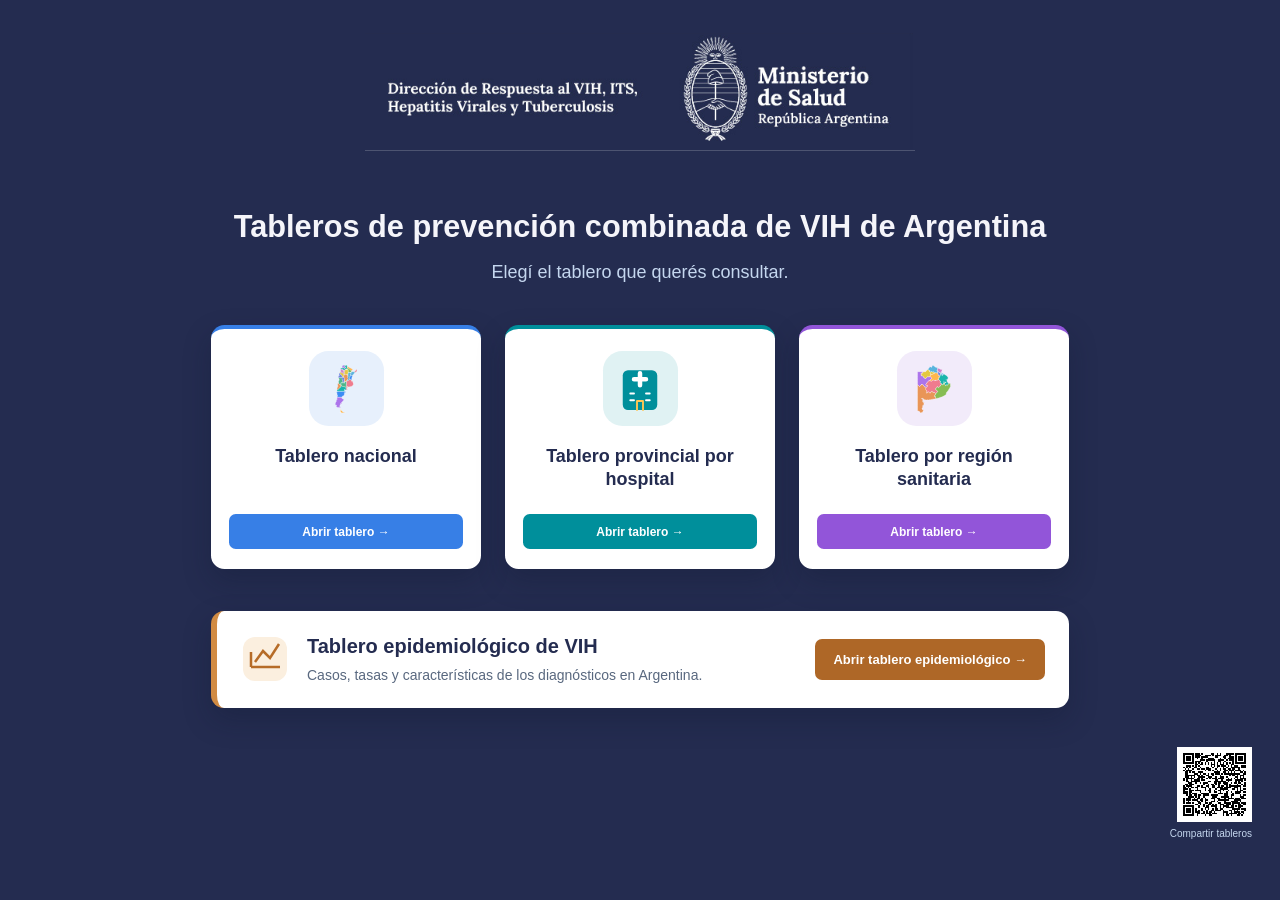
==== index.html @ dd7070cc "Actualiza tableros SVIH 2026-11-24 12:08" ====
<!DOCTYPE html><html lang="es"><head><meta charset="utf-8"><meta name="viewport" content="width=device-width, initial-scale=1"><title>Tableros de prevención combinada de VIH de Argentina</title><link rel="stylesheet" href="recursos/portal.css"></head><body><main><div class="marca-portal"><img src="recursos/logo-institucional.jpg" width="1167" height="158" alt="Dirección de Respuesta al VIH, ITS, Hepatitis Virales y Tuberculosis. Ministerio de Salud de la República Argentina."></div><h1>Tableros de prevención combinada de VIH de Argentina</h1><p class="introduccion">Elegí el tablero que querés consultar.</p><div class="grilla"><section class="tarjeta"><div class="icono" aria-hidden="true"><svg viewBox="0 0 72 72" fill="none" stroke="white" stroke-width="2.5" stroke-linecap="round" stroke-linejoin="round"><path d="M43.90,21.50L43.90,21.50L43.90,21.50L43.87,21.58L43.87,21.65L43.88,21.87L43.91,21.98L43.93,22.16L43.94,22.20L43.98,22.26L43.99,22.29L43.98,22.32L43.96,22.39L43.96,22.43L43.97,22.50L43.98,22.55L43.96,22.57L43.91,22.61L43.89,22.62L43.86,22.63L43.84,22.63L43.63,22.59L43.58,22.61L43.57,22.62L43.56,22.64L43.56,22.65L43.59,22.67L43.59,22.68L43.58,22.70L43.58,22.72L43.58,22.75L43.56,22.83L43.56,22.86L43.58,22.94L43.59,22.98L43.57,23.00L43.55,23.01L43.52,23.04L43.48,23.10L43.45,23.17L43.43,23.24L43.42,23.32L43.41,23.39L43.42,23.47L43.42,23.49L43.40,23.52L43.39,23.65L43.39,23.69L43.40,23.76L43.43,23.82L43.51,23.93L43.52,23.96L43.53,24.00L43.53,24.08L43.55,24.17L43.55,24.19L43.54,24.21L43.54,24.22L43.46,24.24L43.33,24.30L43.26,24.29L43.20,24.26L43.05,24.13L43.02,24.12L42.95,24.10L42.93,24.08L42.85,24.01L42.74,23.95L42.72,23.93L42.69,23.91L42.65,23.90L42.50,23.91L42.48,23.90L42.47,23.89L42.47,23.88L42.46,23.87L42.46,23.87L42.45,23.85L42.44,23.85L42.43,23.85L42.42,23.85L42.41,23.86L42.41,23.86L42.40,23.85L42.38,23.85L42.38,23.84L42.37,23.84L42.36,23.82L42.36,23.77L42.36,23.75L42.35,23.72L42.34,23.72L42.33,23.72L42.31,23.73L42.30,23.73L42.29,23.75L42.29,23.75L42.16,23.75L42.09,23.71L42.03,23.65L41.97,23.60L41.89,23.63L41.85,23.64L41.80,23.63L41.61,23.53L41.59,23.51L41.53,23.42L41.50,23.39L41.48,23.37L41.41,23.34L41.38,23.33L41.35,23.32L41.10,23.15L40.92,22.95L40.85,22.91L40.80,22.88L40.77,22.85L40.76,22.84L40.74,22.81L40.72,22.78L40.70,22.76L40.69,22.76L40.67,22.75L40.64,22.74L40.55,22.67L40.47,22.57L40.46,22.55L40.42,22.43L40.42,22.42L40.41,22.41L40.40,22.40L40.39,22.40L40.37,22.36L40.29,22.19L40.27,22.13L40.26,22.06L40.25,21.90L40.24,21.87L40.22,21.84L40.17,21.76L40.16,21.73L40.15,21.70L40.16,21.66L40.20,21.56L40.21,21.52L40.21,21.48L40.21,21.38L40.21,21.34L40.22,21.31L40.25,21.21L40.25,21.17L40.25,21.13L40.24,21.03L40.24,21.00L40.25,20.97L40.30,20.88L40.31,20.85L40.30,20.81L40.29,20.78L40.24,20.72L40.23,20.68L40.22,20.64L40.22,20.60L40.24,20.56L40.28,20.50L40.29,20.48L40.30,20.46L40.30,20.41L40.32,20.36L40.33,20.33L40.32,20.31L40.32,20.31L40.33,20.30L40.33,20.30L40.32,20.29L40.32,20.27L40.32,20.26L40.33,20.24L40.34,20.23L40.35,20.23L40.39,20.22L40.42,20.21L40.45,20.22L40.55,20.22L40.58,20.21L40.61,20.20L40.64,20.19L40.67,20.17L40.72,20.13L40.76,20.08L40.83,19.97L40.87,19.93L40.89,19.90L40.90,19.88L40.92,19.86L40.94,19.85L40.95,19.85L40.97,19.82L40.97,19.81L40.99,19.80L41.00,19.80L41.02,19.79L41.03,19.78L41.04,19.78L41.06,19.72L41.12,19.65L41.13,19.63L41.14,19.62L41.18,19.48L41.20,19.46L41.26,19.40L41.27,19.38L41.36,19.22L41.45,19.09L41.51,18.98L41.57,18.89L41.60,18.84L41.68,18.73L41.77,18.57L41.78,18.54L41.78,18.44L41.79,18.41L41.82,18.33L41.82,18.30L41.83,18.20L41.83,18.14L41.84,18.11L41.83,18.08L41.79,18.00L41.78,17.98L41.77,17.90L41.89,17.89L41.90,17.89L42.00,17.85L42.01,17.85L42.01,17.85L42.02,17.85L42.06,17.87L42.07,17.87L42.17,17.84L42.24,17.86L42.38,17.91L42.49,17.84L42.52,17.82L42.53,17.80L42.59,17.75L42.67,17.70L42.70,17.68L42.73,17.67L42.77,17.68L42.85,17.71L42.90,17.71L42.91,17.71L43.03,17.69L43.06,17.68L43.09,17.66L43.27,17.59L43.31,17.58L43.33,17.59L43.35,17.59L43.37,17.60L43.40,17.63L43.41,17.63L43.43,17.64L43.46,17.64L43.53,17.64L43.81,17.72L43.86,17.76L43.87,17.77L43.87,17.78L43.89,17.82L43.91,17.86L43.94,17.90L44.02,17.99L44.09,18.04L44.11,18.07L44.12,18.09L44.13,18.17L44.14,18.21L44.20,18.33L44.21,18.35L44.38,18.53L44.46,18.59L44.47,18.59L44.47,18.59L44.48,18.64L44.48,18.67L44.49,18.71L44.49,18.78L44.49,18.80L44.48,18.84L44.47,18.86L44.45,18.87L44.42,18.87L44.36,18.88L44.33,18.90L44.32,18.93L44.33,18.95L44.39,19.04L44.40,19.12L44.37,19.18L44.34,19.24L44.32,19.31L44.33,19.39L44.33,19.43L44.31,19.45L44.28,19.52L44.27,19.53L44.25,19.55L44.24,19.56L44.23,19.59L44.22,19.67L44.20,19.70L44.18,19.72L44.13,19.76L44.10,19.78L44.08,19.83L44.12,19.88L44.13,19.89L44.17,19.92L44.21,19.97L44.22,20.04L44.21,20.12L44.12,20.38L44.10,20.41L44.07,20.42L44.00,20.44L43.97,20.45L43.94,20.47L43.90,20.51L43.90,20.55L43.91,20.58L43.96,20.64L43.97,20.69L43.98,20.76L43.97,20.84L43.96,20.91L43.93,20.96L43.92,20.99L43.94,21.03L44.03,21.17L44.05,21.22L44.04,21.27L43.95,21.40L43.91,21.48L43.90,21.50L43.90,21.50Z" fill="#3c8cf5" stroke="#fff" stroke-width="0.45" fill-rule="evenodd"/><path d="M30.65,7.24L30.70,7.08L30.70,7.08L30.74,7.12L30.75,7.13L30.76,7.13L30.80,7.14L30.80,7.15L30.81,7.16L30.84,7.20L30.85,7.20L30.86,7.21L30.87,7.22L30.88,7.22L30.91,7.22L30.93,7.23L30.94,7.23L30.95,7.24L30.96,7.25L31.00,7.30L31.07,7.36L31.07,7.37L31.08,7.40L31.08,7.41L31.09,7.42L31.10,7.42L31.12,7.42L31.13,7.42L31.14,7.42L31.14,7.43L31.15,7.44L31.16,7.47L31.16,7.48L31.17,7.48L31.22,7.53L31.24,7.57L31.25,7.58L31.28,7.60L31.39,7.65L31.40,7.66L31.46,7.72L31.51,7.79L31.54,7.82L31.59,7.85L31.64,7.87L31.70,7.89L31.79,7.88L31.84,7.86L31.92,7.75L31.93,7.74L31.95,7.74L31.96,7.73L31.97,7.71L31.98,7.66L31.99,7.63L32.00,7.61L32.01,7.59L32.01,7.57L32.02,7.52L32.01,7.46L32.03,7.30L32.04,7.15L32.03,7.06L32.02,7.02L31.98,6.91L31.97,6.89L31.94,6.80L31.93,6.78L31.93,6.74L31.94,6.70L31.97,6.53L31.98,6.52L31.99,6.51L31.99,6.51L32.00,6.50L32.01,6.50L32.03,6.50L32.04,6.50L32.11,6.53L32.15,6.53L32.19,6.57L32.22,6.58L32.24,6.58L32.25,6.58L32.26,6.58L32.27,6.58L32.28,6.58L32.48,6.71L32.53,6.75L32.54,6.76L32.54,6.78L32.55,6.79L32.55,6.80L32.54,6.86L32.54,6.89L32.54,6.97L32.53,7.00L32.53,7.01L32.53,7.01L32.54,7.05L32.54,7.06L32.54,7.06L32.52,7.09L32.51,7.10L32.50,7.13L32.49,7.14L32.49,7.15L32.49,7.26L32.49,7.27L32.49,7.28L32.50,7.28L32.51,7.29L32.51,7.29L32.52,7.29L32.52,7.32L32.52,7.33L32.53,7.33L32.53,7.34L32.53,7.34L32.54,7.35L32.53,7.36L32.53,7.38L32.52,7.39L32.53,7.41L32.55,7.45L32.57,7.47L32.58,7.49L32.58,7.49L32.59,7.50L32.61,7.50L32.62,7.49L32.62,7.49L32.63,7.48L32.63,7.48L32.64,7.47L32.65,7.47L32.66,7.47L32.67,7.47L32.68,7.48L32.70,7.49L32.75,7.54L32.77,7.56L32.78,7.57L32.85,7.60L32.88,7.63L32.88,7.68L32.88,7.75L32.89,7.78L32.94,7.87L33.08,8.06L33.11,8.12L33.13,8.15L33.14,8.16L33.15,8.17L33.20,8.19L33.21,8.20L33.23,8.19L33.24,8.19L33.25,8.18L33.26,8.18L33.26,8.18L33.27,8.17L33.28,8.17L33.29,8.18L33.30,8.18L33.31,8.19L33.34,8.22L33.36,8.24L33.39,8.25L33.43,8.25L33.44,8.25L33.46,8.26L33.52,8.29L33.58,8.31L33.62,8.30L33.63,8.29L33.67,8.27L33.73,8.23L33.74,8.23L33.74,8.23L33.75,8.24L33.75,8.25L33.76,8.26L33.76,8.27L33.77,8.27L33.89,8.38L33.94,8.41L34.08,8.46L34.10,8.46L34.11,8.46L34.11,8.46L34.12,8.46L34.13,8.45L34.19,8.29L34.21,8.26L34.23,8.23L34.25,8.24L34.53,8.48L34.54,8.49L34.55,8.48L34.55,8.48L34.56,8.47L34.57,8.46L34.58,8.44L34.59,8.40L34.61,8.37L34.63,8.34L34.71,8.27L34.78,8.25L34.79,8.25L34.80,8.24L34.82,8.20L34.83,8.20L34.83,8.19L34.85,8.18L34.86,8.18L34.89,8.18L34.90,8.18L34.90,8.18L34.92,8.17L34.95,8.17L34.96,8.17L34.97,8.17L34.98,8.17L34.99,8.16L35.01,8.15L35.05,8.10L35.13,7.98L35.18,7.89L35.21,7.82L35.21,7.80L35.18,6.77L35.17,6.75L35.17,6.73L35.14,6.72L35.12,6.72L34.94,6.71L34.92,6.72L34.91,6.72L34.90,6.74L34.87,6.77L34.86,6.78L34.85,6.85L34.84,6.87L34.80,6.90L34.76,6.87L34.75,6.86L34.75,6.85L34.74,6.84L34.71,6.80L34.69,6.77L34.68,6.76L34.65,6.74L34.63,6.72L34.58,6.69L34.53,6.68L34.52,6.67L34.51,6.67L34.51,6.66L34.49,6.65L34.48,6.63L34.47,6.63L34.45,6.63L34.43,6.64L34.36,6.65L34.35,6.65L34.34,6.66L34.31,6.69L34.30,6.70L34.30,6.70L34.29,6.71L34.28,6.71L34.25,6.71L34.21,6.70L34.19,6.70L34.17,6.70L34.17,6.70L34.16,6.69L34.16,6.67L34.15,6.62L34.15,6.61L34.14,6.59L34.09,6.50L34.08,6.45L34.05,6.40L34.04,6.39L33.99,6.36L33.98,6.36L33.95,6.35L33.94,6.35L33.93,6.34L33.93,6.33L33.93,6.33L33.92,6.32L33.92,6.31L33.92,6.29L33.93,6.27L33.95,6.17L33.97,6.03L33.97,5.99L33.97,5.98L33.96,5.97L33.96,5.96L33.95,5.94L33.93,5.92L33.91,5.91L33.90,5.90L33.86,5.90L33.74,5.89L33.72,5.89L33.70,5.88L33.67,5.86L33.65,5.83L33.65,5.83L33.64,5.81L33.61,5.71L33.61,5.69L33.60,5.67L33.59,5.67L33.57,5.52L33.57,5.51L33.57,5.49L33.57,5.47L33.57,5.44L33.57,5.41L33.57,5.39L33.60,5.34L33.59,5.33L33.54,5.28L33.53,5.27L33.51,5.28L33.49,5.28L33.49,5.27L33.48,5.26L33.49,5.19L33.49,5.15L33.49,5.14L33.50,5.13L33.53,5.06L33.54,5.04L33.54,5.02L33.58,4.92L33.60,4.89L33.60,4.89L33.63,4.85L33.63,4.84L33.64,4.82L33.64,4.73L33.64,4.69L33.65,4.62L33.66,4.60L33.68,4.57L33.70,4.54L33.70,4.52L33.71,4.49L33.95,4.49L34.23,4.55L34.33,4.61L34.39,4.62L34.40,4.62L34.43,4.61L34.44,4.61L34.45,4.61L34.48,4.62L34.51,4.64L34.54,4.65L34.57,4.66L34.59,4.67L34.62,4.72L34.64,4.74L34.65,4.77L34.65,4.79L34.64,4.82L34.62,4.84L34.61,4.88L34.63,4.90L34.66,4.92L34.68,4.94L34.68,4.96L34.67,4.99L34.67,5.01L34.68,5.02L34.70,5.03L34.71,5.04L34.72,5.08L34.74,5.11L34.82,5.19L34.81,5.21L34.80,5.23L34.79,5.24L34.79,5.26L34.78,5.28L34.78,5.31L34.78,5.32L34.78,5.35L34.79,5.36L34.80,5.36L34.82,5.37L34.86,5.46L34.87,5.47L34.90,5.49L34.92,5.52L34.93,5.56L34.92,5.60L34.93,5.62L34.94,5.70L34.97,5.71L34.97,5.69L35.00,5.57L35.01,5.54L35.01,5.42L35.08,5.19L35.10,5.15L35.17,5.08L35.21,5.03L35.32,4.74L35.33,4.73L35.36,4.71L35.37,4.70L35.41,4.58L35.44,4.49L35.45,4.47L35.46,4.46L35.47,4.46L35.48,4.45L35.49,4.44L35.49,4.43L35.50,4.40L35.51,4.36L35.51,4.35L35.52,4.35L35.54,4.34L35.58,4.33L35.71,4.34L35.74,4.35L35.80,4.41L35.82,4.41L35.89,4.35L35.91,4.34L35.97,4.33L36.43,4.33L36.88,4.34L36.89,4.34L37.10,4.32L37.16,4.34L37.19,4.34L37.19,4.36L37.20,4.42L37.20,4.43L37.19,4.44L37.20,4.46L37.20,4.51L37.22,4.54L37.24,4.56L37.31,4.60L37.37,4.64L37.38,4.66L37.39,4.67L37.39,4.69L37.40,4.70L37.41,4.70L37.42,4.71L37.44,4.71L37.45,4.72L37.45,4.74L37.44,4.74L37.45,4.76L37.45,4.77L37.44,4.79L37.44,4.80L37.45,4.82L37.46,4.83L37.48,4.83L37.50,4.83L37.53,4.84L37.56,4.86L37.59,4.91L37.61,4.92L37.67,4.94L37.68,4.95L37.69,4.97L37.72,5.00L37.82,5.07L37.85,5.08L37.86,5.08L37.86,6.80L37.86,7.70L37.87,8.15L36.77,9.59L36.32,10.17L35.55,10.16L35.50,10.14L35.50,10.14L35.22,10.05L35.16,10.04L35.13,10.08L34.82,10.77L34.81,10.79L34.81,10.81L34.81,10.86L34.81,10.88L34.80,10.91L34.75,11.01L34.74,11.02L34.73,11.08L34.43,11.09L34.40,11.08L34.32,11.06L34.28,11.07L34.20,11.10L34.19,11.11L34.16,11.14L34.13,11.15L34.13,11.16L34.11,11.16L34.09,11.17L34.08,11.17L34.06,11.17L34.03,11.16L33.98,11.13L33.96,11.11L33.93,11.11L33.92,11.11L33.89,11.11L33.61,11.00L33.59,10.99L33.58,10.97L33.57,10.94L33.56,10.90L33.54,10.86L33.54,10.86L33.53,10.85L33.53,10.84L33.51,10.84L33.49,10.85L33.45,10.87L33.38,10.91L33.37,10.91L33.36,10.92L33.34,10.92L33.20,10.88L33.18,10.88L33.14,10.89L33.07,10.87L33.06,10.86L33.03,10.84L33.02,10.84L33.01,10.84L33.00,10.85L33.00,10.85L32.99,10.86L32.99,10.88L32.99,10.90L32.99,10.97L32.98,11.00L32.97,11.03L32.96,11.07L32.96,11.09L32.97,11.14L32.97,11.15L32.97,11.16L32.96,11.17L32.96,11.18L32.95,11.19L32.95,11.20L32.94,11.21L32.93,11.21L32.88,11.21L32.45,11.13L32.39,11.10L32.35,11.06L32.32,11.01L32.30,11.00L32.27,10.99L32.25,10.99L32.22,10.99L32.20,11.00L32.18,11.01L32.17,11.03L32.14,11.08L32.10,11.10L32.10,11.11L32.09,11.12L32.07,11.15L32.00,11.32L32.00,11.33L31.99,11.33L31.97,11.35L31.96,11.35L31.95,11.35L31.94,11.35L31.93,11.35L31.93,11.34L31.91,11.33L31.87,11.29L31.77,11.18L31.75,11.14L31.69,11.01L31.66,10.97L31.64,10.95L31.62,10.88L31.50,10.73L31.39,10.55L31.35,10.49L31.34,10.42L31.33,10.35L31.34,10.31L31.34,10.29L31.34,10.28L31.35,10.28L31.36,10.26L31.37,10.26L31.38,10.25L31.40,10.23L31.43,10.20L31.44,10.20L31.45,10.20L31.45,10.19L31.55,10.19L31.61,10.18L31.67,10.19L31.68,10.18L31.69,10.18L31.71,10.18L31.78,10.12L31.80,10.10L31.80,10.09L31.81,10.08L31.81,10.07L31.80,10.05L31.80,10.04L31.84,9.91L31.84,9.89L31.84,9.88L31.84,9.87L31.83,9.86L31.82,9.83L31.79,9.80L31.77,9.77L31.77,9.76L31.76,9.74L31.76,9.74L31.75,9.61L31.74,9.60L31.73,9.57L31.72,9.56L31.72,9.55L31.71,9.54L31.70,9.54L31.65,9.54L29.89,9.56L28.90,9.37L28.89,9.36L28.89,9.36L28.92,9.34L28.94,9.34L28.96,9.34L29.00,9.35L29.03,9.34L29.06,9.33L29.07,9.30L29.07,9.27L29.04,9.23L29.00,9.19L28.96,9.14L28.97,9.08L28.97,9.06L28.97,9.05L28.96,9.04L28.95,9.03L28.95,9.02L28.93,9.01L28.93,9.00L28.92,9.00L28.93,8.99L28.93,8.98L28.93,8.98L28.92,8.96L28.91,8.94L28.89,8.94L28.87,8.94L28.85,8.93L28.82,8.91L28.81,8.89L28.80,8.88L28.77,8.80L28.77,8.77L28.77,8.74L28.85,8.58L28.87,8.53L28.87,8.51L28.87,8.48L28.89,8.47L28.91,8.46L28.93,8.50L28.95,8.51L28.96,8.48L28.97,8.43L29.03,8.30L29.06,8.29L29.08,8.29L29.11,8.30L29.13,8.30L29.15,8.28L29.21,8.19L29.22,8.15L29.23,8.14L29.25,8.12L29.30,8.10L29.37,8.07L29.45,8.04L29.52,8.01L29.59,7.97L29.78,7.89L29.96,7.81L30.14,7.73L30.32,7.65L30.34,7.64L30.37,7.63L30.39,7.62L30.41,7.61L30.47,7.59L30.54,7.55L30.57,7.50L30.60,7.40L30.65,7.24Z" fill="#19b5ac" stroke="#fff" stroke-width="0.45" fill-rule="evenodd"/><path d="M30.70,7.08L30.71,7.06L30.81,6.72L30.91,6.39L31.01,6.05L31.04,5.96L31.05,5.91L30.78,5.63L30.86,5.51L30.90,5.45L31.01,5.37L31.03,5.34L31.03,5.31L31.02,5.16L31.04,5.16L31.08,5.16L31.10,5.16L31.12,5.15L31.13,5.12L31.16,5.09L31.20,5.07L31.36,5.02L31.38,5.01L31.38,4.99L31.37,4.95L31.38,4.93L31.40,4.91L31.41,4.87L31.42,4.76L31.43,4.72L31.45,4.69L31.49,4.66L31.51,4.65L31.52,4.65L31.54,4.66L31.57,4.66L31.59,4.67L31.60,4.67L31.60,4.66L31.61,4.65L31.61,4.64L31.78,4.59L31.98,4.53L32.01,4.51L32.02,4.49L32.03,4.48L32.04,4.46L32.05,4.46L32.07,4.45L32.07,4.46L32.08,4.46L32.09,4.44L32.09,4.41L32.11,4.27L32.18,4.01L32.20,4.00L32.32,4.04L32.39,4.07L32.43,4.12L32.45,4.20L32.46,4.21L32.59,4.23L32.62,4.25L32.81,4.47L32.85,4.50L32.90,4.51L33.10,4.49L33.11,4.49L33.12,4.48L33.13,4.47L33.14,4.47L33.24,4.49L33.32,4.49L33.71,4.49L33.70,4.52L33.70,4.54L33.68,4.57L33.66,4.60L33.65,4.62L33.64,4.69L33.64,4.73L33.64,4.82L33.63,4.84L33.63,4.85L33.60,4.89L33.60,4.89L33.58,4.92L33.54,5.02L33.54,5.04L33.53,5.06L33.50,5.13L33.49,5.14L33.49,5.15L33.49,5.19L33.48,5.26L33.49,5.27L33.49,5.28L33.51,5.28L33.53,5.27L33.54,5.28L33.59,5.33L33.60,5.34L33.57,5.39L33.57,5.41L33.57,5.44L33.57,5.47L33.57,5.49L33.57,5.51L33.57,5.52L33.59,5.67L33.60,5.67L33.61,5.69L33.61,5.71L33.64,5.81L33.65,5.83L33.65,5.83L33.67,5.86L33.70,5.88L33.72,5.89L33.74,5.89L33.86,5.90L33.90,5.90L33.91,5.91L33.93,5.92L33.95,5.94L33.96,5.96L33.96,5.97L33.97,5.98L33.97,5.99L33.97,6.03L33.95,6.17L33.93,6.27L33.92,6.29L33.92,6.31L33.92,6.32L33.93,6.33L33.93,6.33L33.93,6.34L33.94,6.35L33.95,6.35L33.98,6.36L33.99,6.36L34.04,6.39L34.05,6.40L34.08,6.45L34.09,6.50L34.14,6.59L34.15,6.61L34.15,6.62L34.16,6.67L34.16,6.69L34.17,6.70L34.17,6.70L34.19,6.70L34.21,6.70L34.25,6.71L34.28,6.71L34.29,6.71L34.30,6.70L34.30,6.70L34.31,6.69L34.34,6.66L34.35,6.65L34.36,6.65L34.43,6.64L34.45,6.63L34.47,6.63L34.48,6.63L34.49,6.65L34.51,6.66L34.51,6.67L34.52,6.67L34.53,6.68L34.58,6.69L34.63,6.72L34.65,6.74L34.68,6.76L34.69,6.77L34.71,6.80L34.74,6.84L34.75,6.85L34.75,6.86L34.76,6.87L34.80,6.90L34.84,6.87L34.85,6.85L34.86,6.78L34.87,6.77L34.90,6.74L34.91,6.72L34.92,6.72L34.94,6.71L35.12,6.72L35.14,6.72L35.17,6.73L35.17,6.75L35.18,6.77L35.21,7.80L35.21,7.82L35.18,7.89L35.13,7.98L35.05,8.10L35.01,8.15L34.99,8.16L34.98,8.17L34.97,8.17L34.96,8.17L34.95,8.17L34.92,8.17L34.90,8.18L34.90,8.18L34.89,8.18L34.86,8.18L34.85,8.18L34.83,8.19L34.83,8.20L34.82,8.20L34.80,8.24L34.79,8.25L34.78,8.25L34.71,8.27L34.63,8.34L34.61,8.37L34.59,8.40L34.58,8.44L34.57,8.46L34.56,8.47L34.55,8.48L34.55,8.48L34.54,8.49L34.53,8.48L34.25,8.24L34.23,8.23L34.21,8.26L34.19,8.29L34.13,8.45L34.12,8.46L34.11,8.46L34.11,8.46L34.10,8.46L34.08,8.46L33.94,8.41L33.89,8.38L33.77,8.27L33.76,8.27L33.76,8.26L33.75,8.25L33.75,8.24L33.74,8.23L33.74,8.23L33.73,8.23L33.67,8.27L33.63,8.29L33.62,8.30L33.58,8.31L33.52,8.29L33.46,8.26L33.44,8.25L33.43,8.25L33.39,8.25L33.36,8.24L33.34,8.22L33.31,8.19L33.30,8.18L33.29,8.18L33.28,8.17L33.27,8.17L33.26,8.18L33.26,8.18L33.25,8.18L33.24,8.19L33.23,8.19L33.21,8.20L33.20,8.19L33.15,8.17L33.14,8.16L33.13,8.15L33.11,8.12L33.08,8.06L32.94,7.87L32.89,7.78L32.88,7.75L32.88,7.68L32.88,7.63L32.85,7.60L32.78,7.57L32.77,7.56L32.75,7.54L32.70,7.49L32.68,7.48L32.67,7.47L32.66,7.47L32.65,7.47L32.64,7.47L32.63,7.48L32.63,7.48L32.62,7.49L32.62,7.49L32.61,7.50L32.59,7.50L32.58,7.49L32.58,7.49L32.57,7.47L32.55,7.45L32.53,7.41L32.52,7.39L32.53,7.38L32.53,7.36L32.54,7.35L32.53,7.34L32.53,7.34L32.53,7.33L32.52,7.33L32.52,7.32L32.52,7.29L32.51,7.29L32.51,7.29L32.50,7.28L32.49,7.28L32.49,7.27L32.49,7.26L32.49,7.15L32.49,7.14L32.50,7.13L32.51,7.10L32.52,7.09L32.54,7.06L32.54,7.06L32.54,7.05L32.53,7.01L32.53,7.01L32.53,7.00L32.54,6.97L32.54,6.89L32.54,6.86L32.55,6.80L32.55,6.79L32.54,6.78L32.54,6.76L32.53,6.75L32.48,6.71L32.28,6.58L32.27,6.58L32.26,6.58L32.25,6.58L32.24,6.58L32.22,6.58L32.19,6.57L32.15,6.53L32.11,6.53L32.04,6.50L32.03,6.50L32.01,6.50L32.00,6.50L31.99,6.51L31.99,6.51L31.98,6.52L31.97,6.53L31.94,6.70L31.93,6.74L31.93,6.78L31.94,6.80L31.97,6.89L31.98,6.91L32.02,7.02L32.03,7.06L32.04,7.15L32.03,7.30L32.01,7.46L32.02,7.52L32.01,7.57L32.01,7.59L32.00,7.61L31.99,7.63L31.98,7.66L31.97,7.71L31.96,7.73L31.95,7.74L31.93,7.74L31.92,7.75L31.84,7.86L31.79,7.88L31.70,7.89L31.64,7.87L31.59,7.85L31.54,7.82L31.51,7.79L31.46,7.72L31.40,7.66L31.39,7.65L31.28,7.60L31.25,7.58L31.24,7.57L31.22,7.53L31.17,7.48L31.16,7.48L31.16,7.47L31.15,7.44L31.14,7.43L31.14,7.42L31.13,7.42L31.12,7.42L31.10,7.42L31.09,7.42L31.08,7.41L31.08,7.40L31.07,7.37L31.07,7.36L31.00,7.30L30.96,7.25L30.95,7.24L30.94,7.23L30.93,7.23L30.91,7.22L30.88,7.22L30.87,7.22L30.86,7.21L30.85,7.20L30.84,7.20L30.81,7.16L30.80,7.15L30.80,7.14L30.76,7.13L30.75,7.13L30.74,7.12L30.70,7.08L30.70,7.08Z" fill="#ac74eb" stroke="#fff" stroke-width="0.45" fill-rule="evenodd"/><path d="M37.86,5.08L37.91,5.09L37.93,5.09L37.94,5.10L37.94,5.10L37.94,5.11L37.94,5.13L37.95,5.14L37.96,5.14L37.97,5.14L37.97,5.15L38.01,5.18L38.02,5.21L38.01,5.24L37.99,5.27L37.99,5.29L38.01,5.30L38.04,5.32L38.06,5.32L38.07,5.32L38.08,5.33L38.08,5.34L38.07,5.38L38.07,5.40L38.10,5.41L38.08,5.45L38.09,5.46L38.11,5.47L38.12,5.48L38.13,5.50L38.13,5.51L38.17,5.56L38.18,5.57L38.18,5.58L38.19,5.60L38.20,5.60L38.20,5.61L38.21,5.62L38.23,5.63L38.23,5.63L38.24,5.65L38.25,5.67L38.28,5.70L38.31,5.73L38.33,5.79L38.35,5.81L38.35,5.83L38.34,5.87L38.35,5.87L38.35,5.88L38.37,5.91L38.42,5.97L38.58,6.07L38.60,6.08L38.63,6.13L38.65,6.14L38.68,6.16L38.69,6.18L38.71,6.19L38.72,6.21L38.72,6.23L38.72,6.26L38.73,6.29L38.75,6.30L38.77,6.31L38.79,6.32L38.81,6.35L38.82,6.36L38.84,6.36L38.91,6.36L38.93,6.37L39.01,6.45L39.02,6.46L39.04,6.46L39.06,6.46L39.06,6.47L39.05,6.49L39.05,6.51L39.07,6.52L39.09,6.56L39.10,6.57L39.13,6.57L39.16,6.58L39.18,6.59L39.20,6.60L39.22,6.62L39.23,6.63L39.25,6.63L39.29,6.63L39.38,6.68L39.39,6.70L39.40,6.72L39.42,6.74L39.45,6.75L39.46,6.76L39.49,6.79L39.50,6.80L39.51,6.80L39.54,6.80L39.55,6.80L39.57,6.81L39.59,6.83L39.61,6.85L39.64,6.86L39.66,6.88L39.66,6.91L39.66,6.95L39.64,6.97L39.66,6.99L39.68,7.03L39.72,7.05L39.74,7.08L39.76,7.11L39.76,7.13L39.77,7.14L39.79,7.18L39.81,7.19L39.85,7.22L39.91,7.21L39.96,7.23L40.01,7.27L40.05,7.30L40.08,7.30L40.13,7.30L40.21,7.30L40.22,7.30L40.25,7.33L40.27,7.33L40.34,7.33L40.35,7.33L40.37,7.34L40.39,7.35L40.41,7.35L40.41,7.36L40.43,7.41L40.44,7.42L40.49,7.42L40.52,7.43L40.57,7.47L40.66,7.48L40.71,7.48L40.72,7.48L40.74,7.49L40.77,7.52L40.78,7.53L40.80,7.53L40.84,7.53L40.96,7.55L41.07,7.54L41.10,7.54L41.17,7.51L41.20,7.51L41.23,7.51L41.75,7.86L41.81,7.92L41.83,7.96L41.84,7.97L41.86,7.97L41.89,7.98L41.92,7.99L41.95,8.00L41.96,8.01L41.97,8.02L41.99,8.03L42.02,8.05L42.05,8.07L42.06,8.08L42.07,8.09L42.07,8.10L42.08,8.11L42.11,8.13L42.17,8.18L42.18,8.20L42.21,8.25L42.24,8.28L42.28,8.30L42.30,8.32L42.32,8.33L42.34,8.33L42.35,8.34L42.36,8.35L42.37,8.36L42.43,8.38L42.47,8.41L42.51,8.43L42.56,8.46L42.59,8.47L42.62,8.47L42.63,8.47L42.64,8.48L42.67,8.51L42.68,8.52L42.73,8.53L43.01,8.75L43.04,8.75L43.12,8.76L43.14,8.76L43.15,8.77L43.16,8.78L43.17,8.78L43.17,8.80L43.18,8.80L43.50,8.87L43.53,8.88L43.55,8.90L43.59,8.95L43.68,9.06L43.69,9.07L43.69,9.08L43.70,9.09L43.72,9.10L43.74,9.10L43.75,9.09L43.77,9.07L43.81,9.03L43.84,9.01L43.86,9.01L44.00,9.10L44.01,9.13L44.03,9.13L44.13,9.18L44.14,9.18L44.18,9.17L44.19,9.18L44.20,9.19L44.21,9.21L44.21,9.23L44.23,9.23L44.35,9.23L44.38,9.24L44.40,9.26L44.46,9.34L44.49,9.35L44.53,9.38L44.55,9.40L44.60,9.50L44.62,9.54L44.67,9.57L44.67,9.57L44.71,9.69L44.71,9.71L44.78,9.76L44.80,9.78L44.82,9.80L44.83,9.82L44.84,9.85L44.82,9.99L44.81,10.02L44.79,10.03L44.77,10.04L44.76,10.05L44.75,10.09L44.74,10.10L44.72,10.10L44.67,10.09L44.67,10.10L44.66,10.14L44.66,10.15L44.64,10.16L44.63,10.16L44.62,10.16L44.60,10.16L44.57,10.17L44.55,10.19L44.52,10.24L44.53,10.25L44.54,10.26L44.55,10.27L44.57,10.27L44.55,10.29L44.53,10.32L44.50,10.34L44.47,10.35L44.45,10.36L44.46,10.39L44.48,10.45L44.46,10.47L44.45,10.48L44.43,10.49L44.40,10.51L44.37,10.52L44.37,10.53L44.37,10.54L44.41,10.56L44.41,10.57L44.40,10.59L44.39,10.60L44.34,10.65L44.33,10.67L44.40,10.69L44.40,10.71L44.38,10.74L44.21,10.86L44.16,10.89L44.06,10.93L44.05,10.94L44.04,11.00L44.02,11.03L44.01,11.05L44.00,11.04L44.00,11.03L43.98,11.02L43.97,11.02L43.97,11.04L43.99,11.06L44.01,11.07L44.04,11.09L44.04,11.11L44.01,11.13L43.98,11.14L43.95,11.15L43.94,11.16L43.94,11.19L43.95,11.24L43.95,11.27L43.94,11.29L43.89,11.38L43.88,11.40L43.88,11.42L43.92,11.46L43.92,11.47L43.89,11.49L43.89,11.50L43.89,11.53L43.88,11.55L43.87,11.58L43.88,11.61L43.89,11.62L43.92,11.64L43.93,11.65L43.94,11.68L43.95,11.68L43.94,11.69L43.92,11.71L43.91,11.72L43.91,11.74L43.92,11.75L43.93,11.76L43.93,11.78L43.92,11.79L43.91,11.79L43.86,11.78L43.85,11.78L43.85,11.78L43.84,11.80L43.83,11.83L43.83,11.96L43.82,11.96L43.81,11.97L43.79,11.97L43.77,11.97L43.77,11.99L43.78,12.01L43.79,12.02L43.77,12.04L43.75,12.04L43.72,12.03L43.69,12.04L43.68,12.07L43.69,12.10L43.72,12.12L43.73,12.14L43.71,12.16L43.68,12.16L43.68,12.16L43.65,12.15L43.64,12.14L43.64,12.13L43.64,12.13L43.64,12.12L43.64,12.11L43.64,12.10L43.63,12.10L43.62,12.10L43.61,12.10L43.59,12.10L43.58,12.10L43.57,12.10L43.55,12.10L43.52,12.08L43.52,12.07L43.51,12.06L43.50,12.03L43.50,12.02L43.49,12.01L43.41,11.95L43.39,11.93L43.39,11.92L43.39,11.91L43.38,11.89L43.38,11.88L43.37,11.87L43.37,11.86L43.36,11.85L43.35,11.84L43.24,11.78L43.21,11.74L43.19,11.71L43.18,11.70L43.17,11.70L43.16,11.69L43.15,11.69L43.13,11.69L43.12,11.69L43.11,11.69L43.10,11.68L43.06,11.63L43.04,11.60L43.04,11.60L43.03,11.59L42.97,11.56L42.95,11.55L42.93,11.54L42.89,11.50L42.88,11.47L42.87,11.45L42.83,11.41L42.80,11.38L42.76,11.35L42.69,11.33L42.65,11.31L42.59,11.29L42.58,11.28L42.54,11.24L42.53,11.23L42.52,11.21L42.51,11.20L42.49,11.20L42.48,11.20L42.48,11.21L42.47,11.21L42.46,11.22L42.46,11.22L42.45,11.23L42.44,11.24L42.43,11.25L42.42,11.26L42.39,11.26L42.36,11.28L42.35,11.28L42.34,11.29L42.32,11.29L42.31,11.28L42.27,11.27L42.26,11.27L42.25,11.27L42.24,11.27L42.23,11.27L42.23,11.27L42.21,11.26L42.20,11.25L42.17,11.21L42.17,11.19L42.17,11.18L42.17,11.18L42.17,11.17L42.16,11.15L42.15,11.13L42.14,11.11L42.13,11.10L42.13,11.06L42.13,11.04L42.13,11.03L42.12,11.02L42.11,11.01L42.07,10.99L42.05,10.99L42.04,10.99L42.01,10.99L42.00,10.99L42.00,10.99L41.96,10.97L41.95,10.97L41.94,10.97L41.92,10.98L41.91,10.98L41.90,10.97L41.86,10.95L41.83,10.94L41.82,10.94L41.81,10.94L41.80,10.94L41.79,10.95L41.78,10.94L41.77,10.94L41.77,10.94L41.76,10.92L41.76,10.91L41.76,10.89L41.76,10.85L41.75,10.74L41.72,10.74L41.72,10.74L41.71,10.73L41.61,10.59L41.55,10.54L41.52,10.52L41.50,10.51L41.49,10.50L41.48,10.50L41.48,10.48L41.48,10.47L41.48,10.45L41.48,10.44L41.47,10.43L41.47,10.43L41.46,10.42L41.41,10.39L41.37,10.37L41.36,10.36L41.35,10.35L41.34,10.33L41.33,10.32L41.32,10.31L41.30,10.30L41.26,10.29L41.25,10.29L41.24,10.29L41.24,10.28L41.23,10.26L41.23,10.25L41.23,10.24L41.22,10.23L41.20,10.22L41.18,10.22L41.17,10.22L41.16,10.21L41.14,10.20L41.12,10.19L41.11,10.19L41.10,10.19L41.09,10.19L41.08,10.18L41.07,10.17L41.07,10.17L41.06,10.17L41.05,10.17L41.04,10.18L41.03,10.19L41.02,10.18L41.01,10.18L41.01,10.16L41.00,10.15L41.00,10.14L41.00,10.13L41.00,10.12L41.00,10.11L40.99,10.10L40.96,10.07L40.95,10.05L40.95,10.04L40.95,10.02L40.94,10.01L40.94,10.01L40.93,9.98L40.92,9.98L40.93,9.97L40.93,9.97L40.94,9.96L40.94,9.95L40.94,9.94L40.94,9.94L40.94,9.93L40.93,9.91L40.93,9.91L40.93,9.91L40.93,9.90L40.92,9.90L40.90,9.89L40.86,9.89L40.85,9.89L40.85,9.88L40.84,9.86L40.84,9.85L40.84,9.84L40.84,9.83L40.83,9.82L40.78,9.80L40.77,9.79L40.77,9.78L40.77,9.77L40.78,9.76L40.78,9.75L40.78,9.74L40.76,9.71L40.75,9.69L40.74,9.68L40.73,9.68L40.70,9.66L40.68,9.65L40.65,9.62L40.64,9.60L40.62,9.57L40.60,9.54L40.59,9.52L40.57,9.48L40.55,9.45L40.55,9.44L40.53,9.43L40.51,9.43L40.50,9.42L40.49,9.42L40.47,9.43L40.46,9.43L40.45,9.42L40.42,9.40L40.41,9.40L40.40,9.39L40.34,9.38L40.33,9.37L40.32,9.36L40.31,9.34L40.29,9.33L40.25,9.30L40.24,9.30L40.15,9.24L40.11,9.23L40.10,9.22L40.05,9.17L40.01,9.14L40.00,9.13L39.99,9.13L39.97,9.12L39.77,8.94L39.76,8.94L39.75,8.94L39.75,8.94L39.73,8.95L39.73,8.95L39.72,8.95L39.70,8.94L39.68,8.91L39.67,8.90L39.66,8.89L39.66,8.87L39.66,8.86L39.67,8.85L39.68,8.83L39.68,8.83L39.67,8.81L39.61,8.73L39.60,8.71L39.60,8.69L39.61,8.67L39.60,8.66L39.60,8.66L39.58,8.65L39.57,8.65L39.53,8.58L39.52,8.57L39.51,8.57L39.49,8.56L39.44,8.54L39.41,8.54L39.34,8.53L39.33,8.53L39.30,8.53L39.25,8.51L39.24,8.50L39.23,8.51L39.21,8.51L39.20,8.51L39.17,8.50L39.16,8.49L39.09,8.43L39.07,8.40L39.01,8.35L39.00,8.33L39.00,8.33L38.99,8.31L38.99,8.30L38.99,8.29L38.99,8.29L38.98,8.28L38.97,8.28L38.96,8.27L38.95,8.27L38.93,8.28L38.92,8.28L38.91,8.28L38.89,8.27L38.88,8.27L38.87,8.28L38.87,8.28L38.86,8.28L38.85,8.27L38.80,8.17L38.79,8.15L38.79,8.14L38.78,8.12L38.76,8.11L38.73,8.09L38.69,8.05L38.68,8.05L38.66,8.04L38.64,8.04L38.61,8.04L38.55,8.02L38.52,8.02L38.51,8.02L38.50,8.01L38.45,7.96L38.38,7.93L38.37,7.91L38.36,7.90L38.36,7.89L38.36,7.89L38.35,7.88L38.34,7.87L38.33,7.85L38.32,7.85L38.31,7.84L38.29,7.84L38.18,7.82L37.86,7.70L37.86,6.80L37.86,5.08Z" fill="#ffb74d" stroke="#fff" stroke-width="0.45" fill-rule="evenodd"/><path d="M49.15,10.16L49.17,10.15L49.17,10.11L49.14,10.06L49.15,10.03L49.21,10.03L49.23,10.03L49.24,10.05L49.24,10.08L49.25,10.09L49.28,10.08L49.31,10.10L49.33,10.12L49.35,10.14L49.36,10.18L49.36,10.19L49.36,10.21L49.37,10.22L49.39,10.21L49.39,10.20L49.38,10.16L49.39,10.15L49.39,10.13L49.42,10.12L49.43,10.11L49.44,10.09L49.43,10.07L49.44,10.06L49.45,10.04L49.46,10.04L49.47,10.04L49.50,10.05L49.51,10.04L49.54,10.01L49.55,10.00L49.59,10.00L49.61,10.00L49.62,10.02L49.64,10.06L49.65,10.07L49.66,10.06L49.67,10.04L49.68,10.04L49.69,10.04L49.72,10.04L49.75,10.04L49.74,10.01L49.71,9.96L49.72,9.96L49.74,9.96L49.76,9.97L49.78,9.97L49.80,9.96L49.84,9.91L49.85,9.91L49.85,9.90L49.86,9.91L49.87,9.91L49.86,9.94L49.85,9.97L49.84,10.00L49.84,10.03L49.85,10.04L49.86,10.06L49.88,10.07L49.89,10.07L49.90,10.06L49.90,10.04L49.89,10.02L49.89,10.01L49.90,9.99L49.92,10.00L49.94,10.03L49.96,10.02L49.97,10.02L49.98,10.01L50.00,10.02L50.03,10.03L50.04,10.06L50.05,10.08L50.06,10.12L50.07,10.16L50.10,10.16L50.15,10.12L50.17,10.14L50.19,10.17L50.20,10.23L50.20,10.24L50.19,10.26L50.19,10.27L50.19,10.29L50.20,10.31L50.23,10.34L50.24,10.35L50.26,10.38L50.26,10.41L50.25,10.51L50.27,10.59L50.27,10.61L50.27,10.62L50.26,10.64L50.27,10.66L50.28,10.68L50.33,10.72L50.33,10.72L50.33,10.72L50.37,10.77L50.38,10.82L50.39,10.87L50.41,10.93L50.48,11.03L50.51,11.08L50.52,11.14L50.50,11.20L50.44,11.28L50.42,11.33L50.44,11.48L50.44,11.53L50.44,11.53L50.42,11.55L50.41,11.56L50.41,11.58L50.41,11.59L50.41,11.61L50.42,11.62L50.42,11.61L50.42,11.64L50.40,11.70L50.40,11.73L50.41,11.79L50.40,11.82L50.39,11.85L50.38,11.86L50.37,11.86L50.36,11.87L50.35,11.88L50.36,11.90L50.37,11.91L50.38,11.92L50.39,11.92L50.39,11.94L50.38,11.96L50.38,11.98L50.39,11.98L50.41,11.98L50.41,11.99L50.43,12.05L50.44,12.14L50.44,12.19L50.42,12.25L50.36,12.39L50.35,12.40L50.34,12.41L50.32,12.41L50.31,12.41L50.31,12.44L50.31,12.48L50.31,12.50L50.30,12.52L50.28,12.53L50.27,12.54L50.27,12.55L50.29,12.57L50.29,12.58L50.27,12.61L50.25,12.62L50.24,12.61L50.23,12.58L50.21,12.56L50.19,12.55L50.18,12.56L50.17,12.61L50.16,12.63L50.13,12.62L50.11,12.61L50.09,12.59L50.08,12.60L50.07,12.62L50.08,12.65L50.08,12.66L50.05,12.67L50.04,12.67L50.03,12.66L50.03,12.66L50.02,12.66L50.01,12.67L50.00,12.70L49.89,12.82L49.84,12.82L49.79,12.81L49.80,12.77L49.78,12.76L49.76,12.75L49.75,12.78L49.70,12.89L49.70,12.90L49.69,12.91L49.69,12.93L49.69,12.96L49.69,12.97L49.67,12.98L49.66,12.98L49.64,12.99L49.64,13.00L49.63,13.02L49.62,13.03L49.61,13.05L49.60,13.05L49.58,13.05L49.55,13.04L49.54,13.02L49.52,13.00L49.52,13.05L49.52,13.07L49.51,13.08L49.49,13.09L49.48,13.10L49.48,13.08L49.47,13.04L49.46,13.02L49.43,13.02L49.37,13.02L49.35,13.03L49.35,13.04L49.37,13.08L49.37,13.10L49.34,13.12L49.25,13.15L49.23,13.15L49.22,13.14L49.21,13.13L49.20,13.10L49.19,13.10L49.18,13.10L49.17,13.09L49.16,13.09L49.15,13.10L49.14,13.12L49.13,13.14L49.13,13.17L49.11,13.20L49.09,13.21L49.07,13.21L49.07,13.18L49.06,13.18L49.05,13.18L49.04,13.19L49.04,13.20L49.04,13.23L49.04,13.24L49.03,13.25L49.02,13.25L49.00,13.26L48.97,13.25L48.96,13.25L48.89,13.28L48.89,13.27L48.88,13.27L48.87,13.26L48.87,13.25L48.87,13.25L48.87,13.24L48.87,13.23L48.88,13.23L48.87,13.21L48.85,13.21L48.83,13.23L48.82,13.24L48.81,13.28L48.80,13.32L48.79,13.35L48.76,13.37L48.73,13.37L48.71,13.37L48.72,13.44L48.71,13.51L48.70,13.54L48.69,13.56L48.66,13.57L48.59,13.64L48.55,13.65L48.52,13.64L48.50,13.62L48.47,13.62L48.45,13.63L48.46,13.66L48.51,13.70L48.53,13.73L48.52,13.75L48.50,13.75L48.47,13.73L48.45,13.74L48.42,13.74L48.41,13.74L48.40,13.75L48.39,13.80L48.36,13.79L48.33,13.76L48.31,13.75L48.28,13.76L48.26,13.79L48.24,13.82L48.19,13.86L48.17,13.87L48.16,13.86L48.12,13.85L48.11,13.85L48.08,13.88L48.08,13.91L48.07,13.93L48.04,13.95L48.03,13.95L48.02,13.95L48.01,13.96L48.01,13.97L48.01,14.01L48.01,14.02L48.00,14.03L47.93,14.11L47.92,14.12L47.89,14.13L47.87,14.14L47.86,14.13L47.86,14.12L47.85,14.12L47.83,14.12L47.82,14.13L47.81,14.17L47.80,14.18L47.78,14.19L47.77,14.20L47.77,14.21L47.76,14.23L47.76,14.23L47.74,14.24L47.72,14.23L47.72,14.22L47.72,14.21L47.72,14.19L47.68,14.19L47.67,14.21L47.66,14.23L47.66,14.23L47.65,14.23L47.54,14.15L47.49,14.10L47.47,14.08L47.46,14.06L47.45,14.04L47.45,14.02L47.44,13.99L47.44,13.99L47.44,13.97L47.42,13.95L47.41,13.93L47.36,13.88L47.35,13.86L47.34,13.84L47.33,13.76L47.32,13.64L47.31,13.59L47.29,13.53L47.08,13.09L47.08,13.07L47.08,13.04L47.08,13.02L47.09,13.00L47.11,12.94L47.11,12.94L47.12,12.93L47.16,12.90L47.16,12.89L47.16,12.89L47.20,12.89L47.23,12.89L47.26,12.90L47.28,12.93L47.31,12.99L47.32,13.01L47.34,13.02L47.38,13.03L47.46,13.08L47.52,13.03L47.57,12.97L47.61,12.94L47.65,12.93L47.68,12.92L47.70,12.89L47.72,12.85L47.72,12.83L47.71,12.82L47.71,12.80L47.73,12.77L47.74,12.75L47.73,12.74L47.73,12.72L47.69,12.65L47.69,12.62L47.73,12.62L47.76,12.60L47.76,12.57L47.77,12.54L47.79,12.51L47.82,12.51L47.86,12.51L47.89,12.51L47.91,12.48L47.91,12.41L47.92,12.38L47.94,12.34L47.96,12.32L47.99,12.30L48.02,12.29L48.08,12.28L48.16,12.24L48.19,12.24L48.22,12.26L48.25,12.27L48.27,12.28L48.33,12.28L48.36,12.27L48.39,12.26L48.39,12.22L48.37,12.16L48.38,12.13L48.48,12.03L48.51,12.02L48.58,12.01L48.60,12.00L48.62,11.98L48.64,11.95L48.65,11.93L48.67,11.85L48.68,11.82L48.71,11.79L48.74,11.79L48.81,11.79L48.82,11.79L48.82,11.80L48.83,11.80L48.85,11.80L48.87,11.77L48.88,11.73L48.88,11.69L48.89,11.66L48.88,11.63L48.87,11.60L48.87,11.58L48.89,11.55L48.91,11.52L48.95,11.49L48.99,11.44L49.01,11.42L49.01,11.39L49.03,11.29L49.03,11.28L49.03,11.27L49.06,11.22L49.06,11.15L49.05,11.12L49.05,11.11L49.05,11.10L49.07,11.08L49.08,11.06L49.09,11.04L49.09,11.02L49.06,10.99L49.06,10.96L49.09,10.86L49.09,10.82L49.07,10.77L49.06,10.72L49.06,10.70L49.06,10.69L49.07,10.67L49.08,10.67L49.11,10.66L49.13,10.66L49.14,10.63L49.14,10.60L49.13,10.53L49.13,10.50L49.15,10.48L49.16,10.45L49.17,10.41L49.16,10.39L49.12,10.35L49.12,10.33L49.11,10.30L49.09,10.22L49.09,10.17L49.10,10.16L49.15,10.16Z" fill="#ef7c8e" stroke="#fff" stroke-width="0.45" fill-rule="evenodd"/><path d="M43.68,12.16L43.64,12.17L43.63,12.18L43.62,12.20L43.58,12.22L43.52,12.23L43.50,12.25L43.49,12.27L43.49,12.29L43.51,12.31L43.50,12.33L43.47,12.37L43.46,12.39L43.45,12.40L43.45,12.41L43.45,12.44L43.44,12.45L43.43,12.45L43.43,12.45L43.42,12.44L43.42,12.44L43.42,12.43L43.42,12.42L43.41,12.41L43.41,12.41L43.40,12.42L43.39,12.43L43.38,12.44L43.37,12.45L43.37,12.47L43.37,12.50L43.37,12.52L43.37,12.54L43.29,12.55L43.26,12.57L43.24,12.61L43.23,12.65L43.24,12.67L43.26,12.69L43.30,12.72L43.31,12.75L43.32,12.79L43.31,12.87L43.31,12.87L43.29,12.87L43.25,12.88L43.23,12.89L43.18,12.94L43.08,13.01L43.07,13.02L43.06,13.03L42.91,13.13L42.90,13.14L42.89,13.20L42.90,13.22L42.90,13.25L42.91,13.28L42.95,13.35L42.97,13.41L42.99,13.47L43.00,13.53L43.00,13.59L43.00,13.62L42.97,13.70L42.96,13.73L42.96,13.76L42.96,13.82L42.96,13.86L42.93,13.99L41.86,14.00L41.21,13.99L40.19,14.00L38.78,14.00L38.78,13.68L38.78,12.01L38.78,11.14L38.78,10.96L38.76,10.31L38.72,10.17L36.32,10.17L36.77,9.59L37.87,8.15L37.86,7.70L38.18,7.82L38.29,7.84L38.31,7.84L38.32,7.85L38.33,7.85L38.34,7.87L38.35,7.88L38.36,7.89L38.36,7.89L38.36,7.90L38.37,7.91L38.38,7.93L38.45,7.96L38.50,8.01L38.51,8.02L38.52,8.02L38.55,8.02L38.61,8.04L38.64,8.04L38.66,8.04L38.68,8.05L38.69,8.05L38.73,8.09L38.76,8.11L38.78,8.12L38.79,8.14L38.79,8.15L38.80,8.17L38.85,8.27L38.86,8.28L38.87,8.28L38.87,8.28L38.88,8.27L38.89,8.27L38.91,8.28L38.92,8.28L38.93,8.28L38.95,8.27L38.96,8.27L38.97,8.28L38.98,8.28L38.99,8.29L38.99,8.29L38.99,8.30L38.99,8.31L39.00,8.33L39.00,8.33L39.01,8.35L39.07,8.40L39.09,8.43L39.16,8.49L39.17,8.50L39.20,8.51L39.21,8.51L39.23,8.51L39.24,8.50L39.25,8.51L39.30,8.53L39.33,8.53L39.34,8.53L39.41,8.54L39.44,8.54L39.49,8.56L39.51,8.57L39.52,8.57L39.53,8.58L39.57,8.65L39.58,8.65L39.60,8.66L39.60,8.66L39.61,8.67L39.60,8.69L39.60,8.71L39.61,8.73L39.67,8.81L39.68,8.83L39.68,8.83L39.67,8.85L39.66,8.86L39.66,8.87L39.66,8.89L39.67,8.90L39.68,8.91L39.70,8.94L39.72,8.95L39.73,8.95L39.73,8.95L39.75,8.94L39.75,8.94L39.76,8.94L39.77,8.94L39.97,9.12L39.99,9.13L40.00,9.13L40.01,9.14L40.05,9.17L40.10,9.22L40.11,9.23L40.15,9.24L40.24,9.30L40.25,9.30L40.29,9.33L40.31,9.34L40.32,9.36L40.33,9.37L40.34,9.38L40.40,9.39L40.41,9.40L40.42,9.40L40.45,9.42L40.46,9.43L40.47,9.43L40.49,9.42L40.50,9.42L40.51,9.43L40.53,9.43L40.55,9.44L40.55,9.45L40.57,9.48L40.59,9.52L40.60,9.54L40.62,9.57L40.64,9.60L40.65,9.62L40.68,9.65L40.70,9.66L40.73,9.68L40.74,9.68L40.75,9.69L40.76,9.71L40.78,9.74L40.78,9.75L40.78,9.76L40.77,9.77L40.77,9.78L40.77,9.79L40.78,9.80L40.83,9.82L40.84,9.83L40.84,9.84L40.84,9.85L40.84,9.86L40.85,9.88L40.85,9.89L40.86,9.89L40.90,9.89L40.92,9.90L40.93,9.90L40.93,9.91L40.93,9.91L40.93,9.91L40.94,9.93L40.94,9.94L40.94,9.94L40.94,9.95L40.94,9.96L40.93,9.97L40.93,9.97L40.92,9.98L40.93,9.98L40.94,10.01L40.94,10.01L40.95,10.02L40.95,10.04L40.95,10.05L40.96,10.07L40.99,10.10L41.00,10.11L41.00,10.12L41.00,10.13L41.00,10.14L41.00,10.15L41.01,10.16L41.01,10.18L41.02,10.18L41.03,10.19L41.04,10.18L41.05,10.17L41.06,10.17L41.07,10.17L41.07,10.17L41.08,10.18L41.09,10.19L41.10,10.19L41.11,10.19L41.12,10.19L41.14,10.20L41.16,10.21L41.17,10.22L41.18,10.22L41.20,10.22L41.22,10.23L41.23,10.24L41.23,10.25L41.23,10.26L41.24,10.28L41.24,10.29L41.25,10.29L41.26,10.29L41.30,10.30L41.32,10.31L41.33,10.32L41.34,10.33L41.35,10.35L41.36,10.36L41.37,10.37L41.41,10.39L41.46,10.42L41.47,10.43L41.47,10.43L41.48,10.44L41.48,10.45L41.48,10.47L41.48,10.48L41.48,10.50L41.49,10.50L41.50,10.51L41.52,10.52L41.55,10.54L41.61,10.59L41.71,10.73L41.72,10.74L41.72,10.74L41.75,10.74L41.76,10.85L41.76,10.89L41.76,10.91L41.76,10.92L41.77,10.94L41.77,10.94L41.78,10.94L41.79,10.95L41.80,10.94L41.81,10.94L41.82,10.94L41.83,10.94L41.86,10.95L41.90,10.97L41.91,10.98L41.92,10.98L41.94,10.97L41.95,10.97L41.96,10.97L42.00,10.99L42.00,10.99L42.01,10.99L42.04,10.99L42.05,10.99L42.07,10.99L42.11,11.01L42.12,11.02L42.13,11.03L42.13,11.04L42.13,11.06L42.13,11.10L42.14,11.11L42.15,11.13L42.16,11.15L42.17,11.17L42.17,11.18L42.17,11.18L42.17,11.19L42.17,11.21L42.20,11.25L42.21,11.26L42.23,11.27L42.23,11.27L42.24,11.27L42.25,11.27L42.26,11.27L42.27,11.27L42.31,11.28L42.32,11.29L42.34,11.29L42.35,11.28L42.36,11.28L42.39,11.26L42.42,11.26L42.43,11.25L42.44,11.24L42.45,11.23L42.46,11.22L42.46,11.22L42.47,11.21L42.48,11.21L42.48,11.20L42.49,11.20L42.51,11.20L42.52,11.21L42.53,11.23L42.54,11.24L42.58,11.28L42.59,11.29L42.65,11.31L42.69,11.33L42.76,11.35L42.80,11.38L42.83,11.41L42.87,11.45L42.88,11.47L42.89,11.50L42.93,11.54L42.95,11.55L42.97,11.56L43.03,11.59L43.04,11.60L43.04,11.60L43.06,11.63L43.10,11.68L43.11,11.69L43.12,11.69L43.13,11.69L43.15,11.69L43.16,11.69L43.17,11.70L43.18,11.70L43.19,11.71L43.21,11.74L43.24,11.78L43.35,11.84L43.36,11.85L43.37,11.86L43.37,11.87L43.38,11.88L43.38,11.89L43.39,11.91L43.39,11.92L43.39,11.93L43.41,11.95L43.49,12.01L43.50,12.02L43.50,12.03L43.51,12.06L43.52,12.07L43.52,12.08L43.55,12.10L43.57,12.10L43.58,12.10L43.59,12.10L43.61,12.10L43.62,12.10L43.63,12.10L43.64,12.10L43.64,12.11L43.64,12.12L43.64,12.13L43.64,12.13L43.64,12.14L43.65,12.15L43.68,12.16L43.68,12.16Z" fill="#86bd53" stroke="#fff" stroke-width="0.45" fill-rule="evenodd"/><path d="M43.84,12.77L44.00,12.79L44.02,12.79L44.11,12.77L44.16,12.78L44.16,12.78L44.19,12.78L44.27,12.80L44.27,12.80L44.32,12.82L44.34,12.82L44.40,12.84L44.40,12.84L44.46,12.86L44.47,12.86L44.61,12.89L44.63,12.90L44.63,12.90L44.87,13.02L44.89,13.03L44.90,13.03L44.94,13.03L45.08,13.01L45.12,13.01L45.13,13.01L45.16,13.02L45.17,13.03L45.20,13.05L45.21,13.06L45.22,13.07L45.24,13.08L45.30,13.10L45.30,13.10L45.32,13.10L45.36,13.14L45.37,13.14L45.39,13.15L45.39,13.15L45.42,13.15L45.43,13.15L45.49,13.16L45.54,13.14L45.68,13.06L45.73,13.04L45.79,13.04L45.79,13.04L45.84,13.06L45.93,13.15L45.98,13.18L45.98,13.18L46.04,13.17L46.11,13.11L46.18,13.09L46.21,13.08L46.31,13.10L46.31,13.10L46.37,13.17L46.40,13.22L46.43,13.26L46.48,13.29L46.52,13.31L46.52,13.31L46.57,13.30L46.60,13.26L46.62,13.21L46.65,13.17L46.67,13.14L46.69,13.11L46.70,13.07L46.69,13.02L46.70,12.99L46.73,12.97L46.77,12.96L46.81,12.94L46.86,12.88L46.89,12.86L46.93,12.84L46.96,12.84L47.00,12.85L47.00,12.85L47.10,12.89L47.13,12.90L47.16,12.89L47.16,12.90L47.12,12.93L47.11,12.94L47.11,12.94L47.09,13.00L47.08,13.02L47.08,13.04L47.08,13.07L47.08,13.09L47.29,13.53L47.31,13.59L47.32,13.64L47.33,13.76L47.34,13.84L47.35,13.86L47.36,13.88L47.41,13.93L47.42,13.95L47.44,13.97L47.44,13.99L47.44,13.99L47.45,14.02L47.45,14.04L47.46,14.06L47.47,14.08L47.49,14.10L47.54,14.15L47.65,14.23L47.66,14.23L47.66,14.23L47.66,14.24L47.64,14.25L47.63,14.26L47.57,14.32L47.47,14.35L47.44,14.38L47.45,14.42L47.46,14.43L47.52,14.46L47.54,14.47L47.56,14.47L47.58,14.49L47.60,14.53L47.58,14.61L47.57,14.64L47.55,14.66L47.54,14.67L47.52,14.66L47.52,14.63L47.49,14.60L47.44,14.59L47.38,14.58L47.34,14.57L47.27,14.60L47.24,14.62L47.25,14.65L47.26,14.67L47.26,14.74L47.26,14.76L47.25,14.76L47.24,14.77L47.22,14.78L47.18,14.78L47.14,14.80L47.09,14.82L47.08,14.84L47.07,14.87L47.08,14.90L47.07,14.96L47.05,15.00L46.96,15.07L46.84,15.23L46.79,15.26L46.72,15.27L46.69,15.29L46.68,15.31L46.67,15.46L46.64,15.51L46.54,15.57L46.51,15.64L46.51,15.71L46.50,15.74L46.48,15.77L46.46,15.78L46.36,15.81L46.31,15.84L46.25,15.87L46.21,15.92L46.17,15.98L46.16,16.00L46.15,16.03L46.15,16.05L46.16,16.07L46.14,16.11L46.12,16.18L46.10,16.20L46.08,16.23L46.06,16.24L46.01,16.27L45.99,16.28L45.98,16.29L45.98,16.30L45.97,16.31L45.97,16.33L45.97,16.35L45.96,16.36L45.94,16.38L45.93,16.40L45.92,16.42L45.92,16.43L45.91,16.45L45.80,16.55L45.79,16.57L45.78,16.59L45.72,16.63L45.70,16.66L45.68,16.72L45.64,16.76L45.63,16.78L45.62,16.80L45.51,16.91L45.48,16.94L45.45,16.95L45.39,16.95L45.33,16.96L45.27,16.98L45.22,17.02L45.20,17.07L45.18,17.27L45.17,17.30L45.05,17.40L44.91,17.57L44.85,17.62L44.82,17.63L44.76,17.64L44.72,17.64L44.71,17.65L44.72,17.69L44.74,17.76L44.73,17.83L44.70,17.88L44.41,18.15L44.37,18.20L44.35,18.26L44.36,18.33L44.39,18.39L44.41,18.42L44.44,18.49L44.46,18.53L44.47,18.59L44.47,18.59L44.46,18.59L44.38,18.53L44.21,18.35L44.20,18.33L44.14,18.21L44.13,18.17L44.12,18.09L44.11,18.07L44.09,18.04L44.02,17.99L43.94,17.90L43.91,17.86L43.89,17.82L43.87,17.78L43.87,17.77L43.86,17.76L43.81,17.72L43.53,17.64L43.46,17.64L43.43,17.64L43.41,17.63L43.40,17.63L43.37,17.60L43.35,17.59L43.33,17.59L43.31,17.58L43.27,17.59L43.09,17.66L43.06,17.68L43.03,17.69L42.91,17.71L42.90,17.71L42.85,17.71L42.77,17.68L42.73,17.67L42.70,17.68L42.67,17.70L42.59,17.75L42.53,17.80L42.52,17.82L42.49,17.84L42.38,17.91L42.24,17.86L42.17,17.84L42.07,17.87L42.06,17.87L42.02,17.85L42.01,17.85L42.01,17.85L42.00,17.85L41.90,17.89L41.89,17.89L41.77,17.90L41.76,17.82L41.76,17.79L41.79,17.71L41.79,17.68L41.80,17.61L41.80,17.58L41.81,17.55L41.85,17.47L41.86,17.44L41.86,17.41L41.86,17.35L41.81,17.21L41.76,17.12L41.75,17.07L41.76,17.02L41.81,16.93L41.82,16.91L41.87,16.68L41.87,16.34L41.88,16.28L41.93,16.09L41.96,16.04L41.99,16.00L42.03,15.97L42.07,15.95L42.21,15.89L42.25,15.86L42.29,15.82L42.33,15.79L42.40,15.75L42.42,15.73L42.44,15.69L42.45,15.63L42.45,15.52L42.45,15.52L42.47,15.49L42.50,15.43L42.51,15.40L42.51,15.36L42.53,15.30L42.53,15.29L42.53,15.27L42.52,15.26L42.52,15.23L42.53,15.20L42.59,15.09L42.60,15.06L42.61,15.03L42.61,15.00L42.60,14.87L42.64,14.66L42.63,14.63L42.60,14.56L42.60,14.53L42.61,14.43L42.61,14.40L42.60,14.34L42.60,14.31L42.60,14.28L42.61,14.25L42.63,14.23L42.65,14.21L42.67,14.20L42.70,14.19L42.76,14.19L42.80,14.18L42.85,14.15L42.89,14.11L42.91,14.07L42.93,13.99L42.96,13.86L42.96,13.82L42.96,13.76L42.96,13.73L42.97,13.70L43.00,13.62L43.00,13.59L43.00,13.53L42.99,13.47L42.97,13.41L42.95,13.35L42.91,13.28L42.90,13.25L42.90,13.22L42.89,13.20L42.90,13.14L42.91,13.13L43.06,13.03L43.07,13.02L43.08,13.01L43.18,12.94L43.23,12.89L43.25,12.88L43.29,12.87L43.31,12.87L43.32,12.86L43.45,12.81L43.84,12.77Z" fill="#59b4de" stroke="#fff" stroke-width="0.45" fill-rule="evenodd"/><path d="M29.12,12.43L29.13,12.42L29.13,12.41L29.13,12.37L29.13,12.35L29.14,12.32L29.16,12.26L29.17,12.23L29.16,12.18L29.14,12.14L28.87,11.74L28.82,11.68L28.78,11.62L28.75,11.55L28.74,11.46L28.74,11.34L28.75,11.27L28.77,11.21L28.81,11.16L29.00,11.01L29.01,10.96L29.00,10.87L28.90,10.46L28.88,10.32L28.87,10.28L28.85,10.24L28.82,10.21L28.79,10.18L28.79,10.13L28.79,10.09L28.78,10.05L28.80,10.03L28.78,10.00L28.73,9.93L28.72,9.90L28.72,9.87L28.73,9.81L28.80,9.57L28.86,9.40L28.89,9.36L28.90,9.37L29.89,9.56L31.65,9.54L31.70,9.54L31.71,9.54L31.72,9.55L31.72,9.56L31.73,9.57L31.74,9.60L31.75,9.61L31.76,9.74L31.76,9.74L31.77,9.76L31.77,9.77L31.79,9.80L31.82,9.83L31.83,9.86L31.84,9.87L31.84,9.88L31.84,9.89L31.84,9.91L31.80,10.04L31.80,10.05L31.81,10.07L31.81,10.08L31.80,10.09L31.80,10.10L31.78,10.12L31.71,10.18L31.69,10.18L31.68,10.18L31.67,10.19L31.61,10.18L31.55,10.19L31.45,10.19L31.45,10.20L31.44,10.20L31.43,10.20L31.40,10.23L31.38,10.25L31.37,10.26L31.36,10.26L31.35,10.28L31.34,10.28L31.34,10.29L31.34,10.31L31.33,10.35L31.34,10.42L31.35,10.49L31.39,10.55L31.50,10.73L31.62,10.88L31.64,10.95L31.66,10.97L31.69,11.01L31.75,11.14L31.77,11.18L31.87,11.29L31.91,11.33L31.93,11.34L31.93,11.35L31.94,11.35L31.95,11.35L31.96,11.35L31.97,11.35L31.99,11.33L32.00,11.33L32.00,11.32L32.07,11.15L32.09,11.12L32.10,11.11L32.10,11.10L32.14,11.08L32.17,11.03L32.18,11.01L32.20,11.00L32.22,10.99L32.25,10.99L32.27,10.99L32.30,11.00L32.32,11.01L32.35,11.06L32.39,11.10L32.45,11.13L32.44,11.17L32.43,11.18L32.41,11.20L32.39,11.22L32.38,11.24L32.38,11.28L32.38,11.30L32.37,11.34L32.36,11.38L32.32,11.45L32.30,11.53L32.30,11.56L32.30,11.57L32.30,11.60L32.33,11.63L32.35,11.65L32.38,11.65L32.41,11.66L32.45,11.67L32.48,11.68L32.50,11.70L32.55,11.75L32.65,11.83L32.71,11.86L32.72,11.86L32.72,11.87L32.73,11.88L32.74,11.89L32.74,11.90L32.74,11.91L32.74,11.93L32.74,11.95L32.74,11.96L32.72,12.05L32.72,12.08L32.72,12.17L32.72,12.19L32.71,12.21L32.69,12.25L32.66,12.32L32.55,12.42L32.50,12.48L32.47,12.52L32.44,12.57L32.44,12.59L32.43,12.61L32.43,12.62L32.42,12.63L32.39,12.66L32.36,12.69L32.31,12.74L32.28,12.80L32.25,12.86L32.24,12.87L32.24,12.87L32.25,12.88L32.26,12.89L32.29,12.90L32.32,12.91L32.37,12.92L32.39,12.92L32.49,12.99L32.53,12.99L32.54,12.99L32.55,13.00L32.56,13.01L32.56,13.02L32.54,13.06L32.60,13.30L32.61,13.34L32.62,13.41L32.63,13.42L32.63,13.43L32.64,13.45L32.66,13.47L32.68,13.47L32.69,13.48L32.70,13.50L32.71,13.51L32.73,13.58L32.74,13.61L32.74,13.63L32.75,13.65L32.76,13.66L32.79,13.67L32.82,13.66L32.84,13.65L32.85,13.65L32.88,13.65L32.94,13.68L32.96,13.69L32.96,13.70L32.98,13.75L32.99,13.84L33.01,13.90L33.03,13.92L33.15,14.08L33.17,14.08L33.18,14.07L33.21,13.99L33.21,13.99L33.25,13.94L33.26,13.93L33.31,13.89L33.35,13.84L33.47,13.77L33.48,13.77L33.50,13.77L33.52,13.78L33.54,13.80L33.57,13.83L33.60,13.85L33.63,13.86L33.65,13.87L33.67,13.87L33.70,13.86L33.74,13.85L33.87,14.45L33.88,14.70L33.87,14.79L33.85,14.83L33.83,14.86L33.80,14.90L33.78,14.93L33.76,14.97L33.75,14.97L33.73,14.99L33.72,14.99L33.72,15.00L33.72,15.06L33.72,15.07L33.73,15.08L33.73,15.08L33.74,15.08L33.80,15.12L33.83,15.15L33.84,15.16L33.84,15.16L33.85,15.19L33.87,15.52L33.87,15.65L33.93,16.14L34.00,16.30L34.09,16.47L34.10,16.50L34.11,16.51L34.12,16.54L34.15,16.58L34.05,16.62L34.04,16.67L34.08,17.06L34.08,17.10L34.07,17.12L33.91,17.30L33.78,17.44L33.71,17.48L33.40,17.57L33.15,17.06L33.10,16.91L33.01,16.72L32.92,16.49L32.90,16.43L32.89,16.33L32.88,16.31L32.89,16.28L32.89,16.20L32.88,16.18L32.87,16.15L32.83,16.07L32.57,15.81L32.56,15.80L32.52,15.79L32.35,15.60L32.28,15.56L32.04,15.44L32.01,15.42L32.00,15.41L31.98,15.38L31.97,15.37L31.97,15.36L31.97,15.35L31.99,15.33L31.99,15.32L32.01,15.30L32.03,15.26L32.04,15.25L32.04,15.24L32.04,15.22L32.03,15.21L32.01,15.20L31.98,15.18L31.97,15.18L31.95,15.16L31.90,15.11L31.85,15.04L31.83,15.01L31.82,14.88L31.80,14.82L31.80,14.81L31.79,14.80L31.78,14.79L31.77,14.77L31.72,14.73L31.67,14.66L31.39,14.54L31.10,14.44L31.06,14.44L31.02,14.46L31.01,14.46L31.00,14.47L30.99,14.48L30.99,14.48L30.98,14.49L30.98,14.50L30.97,14.51L30.95,14.54L30.94,14.55L30.92,14.56L30.90,14.57L30.79,14.58L30.69,14.59L30.04,14.56L29.95,14.58L29.93,14.59L29.89,14.62L29.87,14.63L29.85,14.61L29.85,14.59L29.84,14.57L29.84,14.56L29.84,14.55L29.83,14.54L29.81,14.51L29.74,14.41L29.73,14.41L29.72,14.35L29.71,14.28L29.71,14.26L29.71,14.25L29.71,14.22L29.71,14.21L29.71,14.20L29.70,14.19L29.68,14.19L29.66,14.19L29.65,14.19L29.63,14.21L29.61,14.21L29.59,14.21L29.58,14.21L29.56,14.22L29.53,14.23L29.50,14.25L29.49,14.25L29.47,14.25L29.46,14.24L29.44,14.23L29.43,14.21L29.42,14.20L29.41,14.18L29.40,14.17L29.39,14.17L29.37,14.16L29.31,14.14L29.27,14.14L29.23,14.14L29.22,14.14L29.20,14.14L29.19,14.13L29.18,14.12L29.16,14.10L29.15,14.07L29.13,14.05L29.12,14.04L29.10,14.03L29.09,14.02L29.08,14.02L29.05,14.01L29.03,14.01L29.01,14.02L29.00,14.01L28.99,14.01L28.97,14.00L28.96,13.99L28.96,13.99L28.96,13.98L28.96,13.97L28.96,13.96L28.96,13.94L28.98,13.85L28.98,13.84L28.98,13.83L28.98,13.83L28.98,13.82L28.96,13.79L28.96,13.78L28.96,13.77L28.96,13.75L28.96,13.73L28.96,13.72L28.98,13.64L28.99,13.62L28.99,13.61L28.98,13.60L28.98,13.59L28.98,13.58L28.97,13.58L28.96,13.57L28.95,13.57L28.88,13.56L28.87,13.56L28.85,13.57L28.83,13.58L28.82,13.59L28.81,13.60L28.80,13.61L28.78,13.62L28.77,13.62L28.75,13.62L28.73,13.61L28.72,13.61L28.69,13.59L28.68,13.59L28.67,13.58L28.65,13.59L28.61,13.59L28.51,13.61L28.50,13.61L28.47,13.63L28.37,13.65L27.98,13.62L27.96,13.62L27.97,13.56L27.98,13.54L27.99,13.53L28.03,13.51L28.04,13.49L28.03,13.47L28.02,13.45L28.02,13.43L28.02,13.40L28.03,13.38L28.06,13.35L28.07,13.33L28.11,13.25L28.12,13.21L28.13,13.17L28.12,13.15L28.12,13.13L28.13,13.11L28.14,13.09L28.16,13.07L28.21,13.04L28.23,13.02L28.25,13.00L28.32,12.83L28.33,12.81L28.32,12.74L28.33,12.71L28.34,12.68L28.40,12.57L28.42,12.55L28.44,12.54L28.49,12.52L28.56,12.53L28.61,12.56L28.66,12.60L28.72,12.62L28.75,12.62L28.77,12.60L28.78,12.56L28.80,12.53L28.82,12.50L28.85,12.48L28.89,12.46L28.96,12.46L28.99,12.45L29.06,12.42L29.07,12.42L29.12,12.43Z" fill="#cf80c8" stroke="#fff" stroke-width="0.45" fill-rule="evenodd"/><path d="M27.54,14.35L27.55,14.33L27.58,14.26L27.62,14.21L27.67,14.08L27.70,14.05L27.70,14.04L27.69,14.03L27.69,14.02L27.71,13.99L27.73,13.98L27.75,13.97L27.84,13.94L27.87,13.91L27.90,13.87L27.96,13.62L27.98,13.62L28.37,13.65L28.47,13.63L28.50,13.61L28.51,13.61L28.61,13.59L28.65,13.59L28.67,13.58L28.68,13.59L28.69,13.59L28.72,13.61L28.73,13.61L28.75,13.62L28.77,13.62L28.78,13.62L28.80,13.61L28.81,13.60L28.82,13.59L28.83,13.58L28.85,13.57L28.87,13.56L28.88,13.56L28.95,13.57L28.96,13.57L28.97,13.58L28.98,13.58L28.98,13.59L28.98,13.60L28.99,13.61L28.99,13.62L28.98,13.64L28.96,13.72L28.96,13.73L28.96,13.75L28.96,13.77L28.96,13.78L28.96,13.79L28.98,13.82L28.98,13.83L28.98,13.83L28.98,13.84L28.98,13.85L28.96,13.94L28.96,13.96L28.96,13.97L28.96,13.98L28.96,13.99L28.96,13.99L28.97,14.00L28.99,14.01L29.00,14.01L29.01,14.02L29.03,14.01L29.05,14.01L29.08,14.02L29.09,14.02L29.10,14.03L29.12,14.04L29.13,14.05L29.15,14.07L29.16,14.10L29.18,14.12L29.19,14.13L29.20,14.14L29.22,14.14L29.23,14.14L29.27,14.14L29.31,14.14L29.37,14.16L29.39,14.17L29.40,14.17L29.41,14.18L29.42,14.20L29.43,14.21L29.44,14.23L29.46,14.24L29.47,14.25L29.49,14.25L29.50,14.25L29.53,14.23L29.56,14.22L29.58,14.21L29.59,14.21L29.61,14.21L29.63,14.21L29.65,14.19L29.66,14.19L29.68,14.19L29.70,14.19L29.71,14.20L29.71,14.21L29.71,14.22L29.71,14.25L29.71,14.26L29.71,14.28L29.72,14.35L29.73,14.41L29.74,14.41L29.81,14.51L29.83,14.54L29.84,14.55L29.84,14.56L29.84,14.57L29.85,14.59L29.85,14.61L29.87,14.63L29.89,14.62L29.93,14.59L29.95,14.58L30.04,14.56L30.69,14.59L30.79,14.58L30.90,14.57L30.92,14.56L30.94,14.55L30.95,14.54L30.97,14.51L30.98,14.50L30.98,14.49L30.99,14.48L30.99,14.48L31.00,14.47L31.01,14.46L31.02,14.46L31.06,14.44L31.10,14.44L31.39,14.54L31.67,14.66L31.72,14.73L31.77,14.77L31.78,14.79L31.79,14.80L31.80,14.81L31.80,14.82L31.82,14.88L31.83,15.01L31.85,15.04L31.90,15.11L31.95,15.16L31.97,15.18L31.98,15.18L32.01,15.20L32.03,15.21L32.04,15.22L32.04,15.24L32.04,15.25L32.03,15.26L32.01,15.30L31.99,15.32L31.99,15.33L31.97,15.35L31.97,15.36L31.97,15.37L31.98,15.38L32.00,15.41L32.01,15.42L32.04,15.44L32.28,15.56L32.35,15.60L32.52,15.79L32.56,15.80L32.57,15.81L32.83,16.07L32.87,16.15L32.88,16.18L32.89,16.20L32.89,16.28L32.88,16.31L32.89,16.33L32.90,16.43L32.92,16.49L33.01,16.72L33.10,16.91L33.15,17.06L33.40,17.57L33.28,17.92L33.25,17.97L33.22,18.01L33.22,18.03L33.20,18.10L33.16,18.22L33.15,18.27L33.15,18.29L33.03,18.65L33.00,18.74L32.98,18.79L32.88,19.08L32.86,19.19L32.87,19.48L32.87,20.08L32.88,20.53L32.73,20.56L32.66,20.56L32.64,20.56L32.63,20.55L32.62,20.55L32.59,20.53L32.59,20.53L32.57,20.52L32.50,20.51L32.45,20.51L32.37,20.53L32.34,20.54L32.28,20.58L32.21,20.60L32.13,20.61L32.06,20.60L32.04,20.61L32.00,20.62L31.98,20.62L31.97,20.62L31.93,20.59L31.91,20.59L31.89,20.59L31.88,20.59L31.81,20.60L31.80,20.59L31.79,20.59L31.77,20.57L31.75,20.57L31.74,20.56L31.73,20.57L31.70,20.58L31.67,20.59L31.66,20.59L31.65,20.58L31.63,20.58L31.59,20.55L31.56,20.54L31.46,20.52L31.42,20.41L31.39,20.34L31.37,20.33L31.36,20.33L31.35,20.33L31.34,20.33L31.33,20.32L31.31,20.31L31.31,20.30L31.30,20.29L31.30,20.24L31.28,20.17L31.28,20.16L31.28,20.13L31.28,20.11L31.27,20.10L31.26,20.09L31.18,20.08L31.16,20.08L31.15,20.07L31.13,20.06L31.01,19.94L31.00,19.93L31.00,19.91L30.99,19.90L30.99,19.80L30.98,19.77L30.93,19.67L30.92,19.63L30.98,19.16L30.90,19.09L30.89,19.04L30.95,18.86L30.95,18.85L30.95,18.84L30.92,18.80L30.89,18.75L30.88,18.73L30.86,18.70L30.80,18.56L30.79,18.54L30.77,18.52L30.77,18.52L30.70,18.49L30.69,18.48L30.68,18.47L30.65,18.41L30.64,18.40L30.57,18.29L30.54,18.26L30.53,18.25L30.50,18.23L30.44,18.18L30.42,18.16L30.41,18.14L30.37,18.07L30.36,18.06L30.36,18.05L30.26,17.99L30.25,17.98L30.24,17.97L30.24,17.96L30.23,17.94L30.22,17.87L30.20,17.83L30.15,17.76L30.14,17.75L29.94,17.59L29.92,17.57L29.89,17.51L29.88,17.50L29.87,17.49L29.79,17.46L29.77,17.45L29.74,17.41L29.71,17.39L29.68,17.33L29.67,17.32L29.66,17.31L29.60,17.28L29.59,17.27L29.59,17.26L29.57,17.23L29.57,17.21L29.50,17.13L29.47,17.11L29.40,17.09L29.39,17.08L29.38,17.08L29.38,17.07L29.37,17.06L29.37,17.04L29.36,17.02L29.35,17.00L29.33,16.99L29.25,16.93L29.19,16.89L29.17,16.87L29.13,16.81L29.12,16.80L29.11,16.80L29.07,16.79L28.88,16.73L28.84,16.73L28.82,16.73L28.79,16.74L28.77,16.74L28.75,16.74L28.73,16.73L28.71,16.73L28.70,16.72L28.62,16.67L28.60,16.66L28.59,16.66L28.55,16.66L28.51,16.68L28.43,16.71L28.42,16.71L28.41,16.71L28.39,16.71L28.37,16.71L28.33,16.69L28.31,16.69L28.30,16.69L28.22,16.71L28.18,16.72L28.13,16.69L28.13,16.69L28.12,16.68L28.12,16.66L28.11,16.61L28.12,16.53L28.13,16.51L28.13,16.50L28.15,16.46L28.17,16.44L28.18,16.43L28.18,16.41L28.18,16.40L28.17,16.35L28.18,16.25L28.19,16.23L28.19,16.21L28.20,16.21L28.21,16.21L28.22,16.20L28.23,16.20L28.23,16.18L28.24,16.17L28.23,16.16L28.23,16.16L28.22,16.15L28.21,16.12L28.20,16.09L28.17,16.07L28.15,16.04L28.14,15.98L28.15,15.90L28.15,15.85L28.19,15.79L28.20,15.77L28.22,15.76L28.23,15.75L28.25,15.75L28.27,15.74L28.28,15.71L28.28,15.69L28.28,15.68L28.28,15.66L28.27,15.65L28.27,15.64L28.26,15.62L28.24,15.61L28.20,15.58L28.19,15.56L28.18,15.55L28.15,15.48L28.14,15.43L28.12,15.40L28.10,15.37L28.00,15.28L27.99,15.24L27.97,15.17L27.96,15.12L27.94,15.08L27.92,15.02L27.87,14.98L27.66,14.80L27.65,14.79L27.64,14.79L27.56,14.79L27.55,14.79L27.54,14.78L27.52,14.77L27.51,14.76L27.50,14.76L27.48,14.72L27.47,14.71L27.46,14.70L27.45,14.70L27.44,14.70L27.42,14.71L27.40,14.72L27.38,14.72L27.36,14.72L27.35,14.71L27.34,14.71L27.31,14.69L27.30,14.68L27.20,14.66L27.20,14.65L27.27,14.58L27.34,14.52L27.41,14.44L27.42,14.41L27.44,14.32L27.46,14.31L27.49,14.32L27.52,14.34L27.54,14.35Z" fill="#e4c841" stroke="#fff" stroke-width="0.45" fill-rule="evenodd"/><path d="M26.75,17.49L26.73,17.48L26.72,17.45L26.73,17.43L26.78,17.35L26.80,17.29L26.81,17.23L26.82,17.00L26.80,16.86L26.80,16.85L26.78,16.83L26.75,16.80L26.73,16.77L26.73,16.73L26.74,16.68L26.74,16.63L26.71,16.47L26.70,16.45L26.69,16.43L26.68,16.42L26.66,16.33L26.65,16.30L26.64,16.28L26.63,16.26L26.63,16.23L26.63,16.15L26.65,16.12L26.68,16.10L26.69,16.09L26.71,16.08L26.72,16.07L26.73,16.06L26.73,16.04L26.71,16.02L26.71,16.01L26.71,16.00L26.72,16.00L26.73,15.99L26.75,15.97L26.79,15.95L26.81,15.93L26.82,15.91L26.82,15.90L26.82,15.89L26.85,15.88L26.92,15.87L26.95,15.85L26.98,15.82L26.99,15.78L26.99,15.74L26.98,15.65L26.98,15.62L26.97,15.59L26.98,15.55L26.99,15.52L27.01,15.50L27.02,15.47L27.03,15.46L27.03,15.45L27.03,15.43L27.04,15.42L27.08,15.34L27.08,15.31L27.08,15.27L27.06,15.20L27.05,15.17L27.05,15.11L27.07,15.06L27.10,15.01L27.13,14.96L27.14,14.95L27.15,14.95L27.16,14.94L27.17,14.93L27.17,14.75L27.20,14.66L27.30,14.68L27.31,14.69L27.34,14.71L27.35,14.71L27.36,14.72L27.38,14.72L27.40,14.72L27.42,14.71L27.44,14.70L27.45,14.70L27.46,14.70L27.47,14.71L27.48,14.72L27.50,14.76L27.51,14.76L27.52,14.77L27.54,14.78L27.55,14.79L27.56,14.79L27.64,14.79L27.65,14.79L27.66,14.80L27.87,14.98L27.92,15.02L27.94,15.08L27.96,15.12L27.97,15.17L27.99,15.24L28.00,15.28L28.10,15.37L28.12,15.40L28.14,15.43L28.15,15.48L28.18,15.55L28.19,15.56L28.20,15.58L28.24,15.61L28.26,15.62L28.27,15.64L28.27,15.65L28.28,15.66L28.28,15.68L28.28,15.69L28.28,15.71L28.27,15.74L28.25,15.75L28.23,15.75L28.22,15.76L28.20,15.77L28.19,15.79L28.15,15.85L28.15,15.90L28.14,15.98L28.15,16.04L28.17,16.07L28.20,16.09L28.21,16.12L28.22,16.15L28.23,16.16L28.23,16.16L28.24,16.17L28.23,16.18L28.23,16.20L28.22,16.20L28.21,16.21L28.20,16.21L28.19,16.21L28.19,16.23L28.18,16.25L28.17,16.35L28.18,16.40L28.18,16.41L28.18,16.43L28.17,16.44L28.15,16.46L28.13,16.50L28.13,16.51L28.12,16.53L28.11,16.61L28.12,16.66L28.12,16.68L28.13,16.69L28.13,16.69L28.18,16.72L28.22,16.71L28.30,16.69L28.31,16.69L28.33,16.69L28.37,16.71L28.39,16.71L28.41,16.71L28.42,16.71L28.43,16.71L28.51,16.68L28.55,16.66L28.59,16.66L28.60,16.66L28.62,16.67L28.70,16.72L28.71,16.73L28.73,16.73L28.75,16.74L28.77,16.74L28.79,16.74L28.82,16.73L28.84,16.73L28.88,16.73L29.07,16.79L29.11,16.80L29.12,16.80L29.13,16.81L29.17,16.87L29.19,16.89L29.25,16.93L29.33,16.99L29.35,17.00L29.36,17.02L29.37,17.04L29.37,17.06L29.38,17.07L29.38,17.08L29.39,17.08L29.40,17.09L29.47,17.11L29.50,17.13L29.57,17.21L29.57,17.23L29.59,17.26L29.59,17.27L29.60,17.28L29.66,17.31L29.67,17.32L29.68,17.33L29.71,17.39L29.74,17.41L29.77,17.45L29.79,17.46L29.87,17.49L29.88,17.50L29.89,17.51L29.92,17.57L29.94,17.59L30.14,17.75L30.15,17.76L30.20,17.83L30.22,17.87L30.23,17.94L30.24,17.96L30.24,17.97L30.25,17.98L30.26,17.99L30.36,18.05L30.36,18.06L30.37,18.07L30.41,18.14L30.42,18.16L30.44,18.18L30.50,18.23L30.53,18.25L30.54,18.26L30.57,18.29L30.64,18.40L30.65,18.41L30.68,18.47L30.69,18.48L30.70,18.49L30.77,18.52L30.77,18.52L30.79,18.54L30.80,18.56L30.86,18.70L30.88,18.73L30.89,18.75L30.92,18.80L30.95,18.84L30.95,18.85L30.95,18.86L30.89,19.04L30.90,19.09L30.98,19.16L30.92,19.63L30.93,19.67L30.98,19.77L30.99,19.80L30.99,19.90L31.00,19.91L31.00,19.93L31.01,19.94L31.13,20.06L31.15,20.07L31.16,20.08L31.18,20.08L31.26,20.09L31.27,20.10L31.28,20.11L31.28,20.13L31.28,20.16L31.28,20.17L31.30,20.24L31.30,20.29L31.31,20.30L31.31,20.31L31.33,20.32L31.34,20.33L31.35,20.33L31.36,20.33L31.37,20.33L31.39,20.34L31.42,20.41L31.46,20.52L31.09,20.54L31.03,20.53L31.03,20.53L31.02,20.52L31.01,20.52L30.99,20.50L30.98,20.49L30.96,20.49L30.93,20.48L30.91,20.48L30.90,20.48L30.85,20.49L30.73,20.50L30.69,20.50L30.67,20.50L30.63,20.48L30.57,20.47L30.53,20.49L30.52,20.50L30.51,20.52L30.50,20.53L30.50,20.55L30.50,20.56L30.50,20.57L30.51,20.61L30.51,20.63L30.51,20.66L30.51,20.66L30.51,20.67L30.51,20.67L30.51,20.67L30.52,20.69L30.52,20.71L30.52,20.72L30.52,20.73L30.52,20.73L30.50,20.81L30.49,20.83L30.49,20.84L30.49,20.88L30.50,20.91L30.49,21.01L30.50,21.07L30.49,21.18L30.39,21.11L30.35,21.10L30.33,21.11L30.32,21.12L30.30,21.12L30.20,21.12L30.12,21.14L30.07,21.15L30.06,21.15L30.04,21.16L30.02,21.15L30.01,21.16L30.00,21.17L29.99,21.17L29.85,21.14L29.84,21.14L29.81,21.08L29.79,21.07L29.77,21.05L29.72,21.02L29.70,21.00L29.68,20.95L29.67,20.92L29.63,20.88L29.58,20.85L29.53,20.85L29.37,20.89L29.35,20.90L29.29,20.95L29.24,20.97L29.21,20.98L29.04,20.99L29.02,21.00L29.00,21.02L28.98,21.05L28.94,21.09L28.68,21.27L28.60,21.31L28.32,21.31L28.30,21.30L28.29,21.29L28.26,20.86L28.26,20.86L28.25,20.85L28.23,20.85L28.16,20.87L28.11,20.86L28.09,20.85L28.07,20.83L28.05,20.81L28.05,20.80L28.03,20.77L27.97,20.69L27.95,20.68L27.94,20.67L27.92,20.66L27.90,20.66L27.88,20.66L27.87,20.66L27.87,20.67L27.86,20.67L27.84,20.71L27.83,20.71L27.82,20.72L27.81,20.72L27.79,20.73L27.78,20.73L27.78,20.74L27.77,20.75L27.75,20.80L27.75,20.81L27.74,20.81L27.74,20.82L27.73,20.82L27.71,20.83L27.69,20.83L27.62,20.82L27.54,20.82L27.50,20.82L27.49,20.83L27.46,20.84L27.42,20.87L27.41,20.88L27.38,20.90L27.29,20.93L27.28,20.93L27.26,20.94L27.26,20.94L27.25,20.96L27.24,20.97L27.24,20.97L27.23,20.98L27.23,20.99L27.24,21.09L27.24,21.11L27.23,21.12L27.23,21.13L27.23,21.14L27.22,21.15L27.21,21.16L27.20,21.17L27.19,21.18L27.17,21.18L27.01,21.19L26.72,21.26L26.65,21.24L26.62,21.23L26.56,21.23L26.34,21.26L26.32,21.27L26.30,21.25L26.27,21.23L26.24,21.23L26.22,21.21L26.21,21.17L26.21,21.16L26.22,21.13L26.22,21.11L26.21,21.09L26.21,21.09L26.19,21.05L26.19,21.03L26.19,21.02L26.20,20.99L26.20,20.97L26.20,20.96L26.17,20.94L26.17,20.93L26.17,20.89L26.17,20.88L26.16,20.86L26.13,20.84L26.13,20.82L26.13,20.80L26.15,20.78L26.18,20.79L26.24,20.81L26.28,20.81L26.29,20.80L26.30,20.73L26.32,20.71L26.33,20.69L26.34,20.67L26.34,20.63L26.32,20.60L26.29,20.57L26.26,20.54L26.24,20.53L26.17,20.52L26.12,20.52L26.07,20.51L26.02,20.45L26.00,20.42L25.99,20.38L25.98,20.34L25.98,20.27L25.97,20.24L25.92,20.19L25.85,20.03L25.83,19.99L25.83,19.96L25.85,19.88L25.85,19.82L25.85,19.76L25.85,19.73L25.88,19.67L25.88,19.64L25.88,19.60L25.87,19.57L25.86,19.54L25.90,19.47L25.90,19.44L25.90,19.38L25.90,19.34L25.91,19.32L25.99,19.19L26.01,19.17L26.04,19.19L26.05,19.22L26.06,19.26L26.08,19.28L26.10,19.28L26.12,19.26L26.14,19.23L26.15,19.18L26.16,19.15L26.20,19.09L26.22,19.08L26.29,19.09L26.30,19.08L26.30,19.06L26.28,19.04L26.24,19.00L26.22,18.97L26.20,18.95L26.20,18.92L26.23,18.68L26.25,18.62L26.26,18.61L26.28,18.58L26.29,18.56L26.29,18.54L26.29,18.52L26.28,18.50L26.29,18.47L26.30,18.44L26.33,18.39L26.35,18.33L26.38,18.20L26.41,18.15L26.43,18.13L26.45,18.12L26.47,18.10L26.48,18.07L26.48,18.04L26.44,17.97L26.44,17.94L26.48,17.93L26.60,17.99L26.65,18.00L26.70,17.98L26.74,17.96L26.78,17.93L26.82,17.88L26.83,17.86L26.84,17.83L26.84,17.76L26.85,17.73L26.85,17.71L26.86,17.70L26.87,17.69L26.90,17.68L26.91,17.66L26.93,17.60L26.91,17.54L26.87,17.50L26.81,17.48L26.75,17.49Z" fill="#6e83e3" stroke="#fff" stroke-width="0.45" fill-rule="evenodd"/><path d="M26.68,22.98L26.63,22.88L26.62,22.85L26.57,22.81L26.55,22.79L26.53,22.76L26.53,22.72L26.56,22.62L26.55,22.58L26.54,22.56L26.54,22.55L26.53,22.53L26.54,22.49L26.56,22.47L26.61,22.46L26.63,22.45L26.64,22.42L26.66,22.35L26.67,22.32L26.69,22.27L26.69,22.25L26.67,22.23L26.64,22.22L26.61,22.20L26.57,22.15L26.49,22.06L26.47,22.01L26.43,21.82L26.43,21.78L26.43,21.75L26.44,21.73L26.44,21.72L26.48,21.72L26.49,21.71L26.46,21.67L26.46,21.64L26.46,21.60L26.46,21.57L26.44,21.53L26.42,21.51L26.36,21.48L26.34,21.43L26.34,21.30L26.32,21.27L26.34,21.26L26.56,21.23L26.62,21.23L26.65,21.24L26.72,21.26L27.01,21.19L27.17,21.18L27.19,21.18L27.20,21.17L27.21,21.16L27.22,21.15L27.23,21.14L27.23,21.13L27.23,21.12L27.24,21.11L27.24,21.09L27.23,20.99L27.23,20.98L27.24,20.97L27.24,20.97L27.25,20.96L27.26,20.94L27.26,20.94L27.28,20.93L27.29,20.93L27.38,20.90L27.41,20.88L27.42,20.87L27.46,20.84L27.49,20.83L27.50,20.82L27.54,20.82L27.62,20.82L27.69,20.83L27.71,20.83L27.73,20.82L27.74,20.82L27.74,20.81L27.75,20.81L27.75,20.80L27.77,20.75L27.78,20.74L27.78,20.73L27.79,20.73L27.81,20.72L27.82,20.72L27.83,20.71L27.84,20.71L27.86,20.67L27.87,20.67L27.87,20.66L27.88,20.66L27.90,20.66L27.92,20.66L27.94,20.67L27.95,20.68L27.97,20.69L28.03,20.77L28.05,20.80L28.05,20.81L28.07,20.83L28.09,20.85L28.11,20.86L28.16,20.87L28.23,20.85L28.25,20.85L28.26,20.86L28.26,20.86L28.29,21.29L28.30,21.30L28.32,21.31L28.60,21.31L28.68,21.27L28.94,21.09L28.98,21.05L29.00,21.02L29.02,21.00L29.04,20.99L29.21,20.98L29.24,20.97L29.29,20.95L29.35,20.90L29.37,20.89L29.53,20.85L29.58,20.85L29.63,20.88L29.67,20.92L29.68,20.95L29.70,21.00L29.72,21.02L29.77,21.05L29.79,21.07L29.81,21.08L29.84,21.14L29.85,21.14L29.99,21.17L30.00,21.17L30.01,21.16L30.02,21.15L30.04,21.16L30.06,21.15L30.07,21.15L30.12,21.14L30.20,21.12L30.30,21.12L30.32,21.12L30.33,21.11L30.35,21.10L30.39,21.11L30.49,21.18L30.50,21.26L30.54,21.42L30.57,21.44L30.59,21.45L30.60,21.47L30.60,21.49L30.60,21.52L30.60,21.53L30.61,21.54L30.62,21.55L30.63,21.57L30.63,21.62L30.65,21.67L30.66,21.69L30.66,21.72L30.69,21.86L30.70,21.88L30.71,21.90L30.73,21.92L30.74,21.93L30.76,21.95L30.76,21.98L30.77,22.01L30.78,22.03L30.79,22.05L30.76,22.10L30.75,22.15L30.75,22.16L30.77,22.23L30.77,22.28L30.74,22.29L30.74,22.31L30.75,22.36L30.78,22.44L30.78,22.46L30.77,22.49L30.77,22.51L30.77,22.53L30.79,22.56L30.80,22.72L30.79,22.86L30.80,22.90L30.81,22.92L30.81,22.98L30.84,23.07L30.85,23.10L30.84,23.17L30.85,23.21L30.86,23.25L31.00,23.49L31.03,23.52L31.04,23.54L31.06,23.60L31.06,23.61L31.08,23.69L31.12,23.75L31.15,23.87L31.16,23.90L31.17,23.92L31.20,23.95L31.25,23.98L31.27,24.00L31.29,24.03L31.31,24.06L31.33,24.14L31.35,24.16L31.37,24.18L31.39,24.20L31.40,24.22L31.41,24.28L31.44,24.32L31.44,24.35L31.43,24.40L31.42,24.50L31.42,24.53L31.40,24.56L31.39,24.56L31.37,24.55L31.36,24.55L31.35,24.55L31.35,24.58L31.33,24.61L31.33,24.64L31.34,24.68L31.34,24.82L31.36,24.85L31.34,24.89L31.35,24.91L31.38,24.93L31.39,24.96L31.40,25.11L31.43,25.23L31.44,25.27L31.45,25.30L31.52,25.37L31.69,25.72L31.73,25.84L31.73,25.88L31.72,25.97L31.72,26.00L31.74,26.06L31.75,26.10L31.75,26.12L31.78,26.17L31.79,26.20L31.79,26.23L31.76,26.33L31.78,26.35L31.78,26.37L31.79,26.38L31.79,26.41L31.78,26.43L31.77,26.44L31.77,26.45L31.79,26.56L31.79,26.59L31.77,26.70L31.77,26.86L31.76,26.90L31.72,27.00L31.70,27.18L31.64,27.46L31.63,27.59L31.61,27.68L31.61,27.71L31.62,27.77L31.63,27.77L30.98,27.77L30.87,27.77L29.25,27.77L29.22,27.78L29.20,27.81L29.18,27.93L29.18,28.00L29.18,28.03L29.19,28.05L29.23,28.27L29.25,29.28L29.25,30.60L28.99,30.57L28.96,30.55L28.94,30.52L28.89,30.43L28.87,30.40L28.84,30.39L28.75,30.39L28.73,30.39L28.70,30.37L28.68,30.36L28.64,30.37L28.62,30.36L28.59,30.34L28.54,30.28L28.51,30.26L28.32,30.28L28.24,30.27L28.17,30.25L28.12,30.21L28.09,30.16L28.06,30.02L28.02,29.96L28.00,29.95L27.93,29.92L27.87,29.91L27.77,29.86L27.71,29.86L27.45,29.91L27.38,29.90L27.30,29.89L27.24,29.86L27.13,29.79L27.07,29.74L26.97,29.60L26.96,29.58L26.97,29.56L26.99,29.53L27.00,29.51L27.01,29.49L27.01,29.45L27.01,29.44L27.00,29.41L27.00,29.33L26.98,29.30L26.95,29.30L26.93,29.28L26.89,29.26L26.89,29.26L26.83,29.21L26.81,29.19L26.81,29.18L26.79,29.11L26.77,29.07L26.76,29.05L26.71,29.00L26.68,28.99L26.67,28.98L26.67,28.98L26.66,28.96L26.65,28.93L26.62,28.90L26.61,28.89L26.59,28.88L26.59,28.87L26.48,28.84L26.46,28.83L26.46,28.82L26.44,28.80L26.41,28.73L26.36,28.62L26.36,28.59L26.33,28.46L26.32,28.45L26.31,28.44L26.30,28.43L26.29,28.42L26.27,28.42L26.26,28.42L26.25,28.42L26.25,28.42L26.24,28.43L26.23,28.45L26.22,28.45L26.21,28.46L26.20,28.45L26.20,28.45L26.19,28.45L26.18,28.44L26.17,28.43L26.16,28.40L26.14,28.36L26.14,28.34L26.14,28.32L26.13,28.29L26.14,28.28L26.14,28.26L26.15,28.26L26.16,28.25L26.16,28.25L26.17,28.24L26.17,28.23L26.17,28.20L26.17,28.15L26.17,28.13L26.17,28.12L26.16,28.09L26.15,28.08L26.13,28.06L26.07,28.01L26.06,28.00L26.08,27.98L26.09,27.92L26.10,27.90L26.13,27.88L26.14,27.85L26.13,27.82L26.09,27.71L26.09,27.69L26.10,27.66L26.11,27.65L26.12,27.64L26.13,27.63L26.13,27.61L26.12,27.60L26.09,27.60L26.08,27.60L26.08,27.53L26.17,27.44L26.17,27.38L26.14,27.34L26.08,27.16L26.08,27.13L26.09,27.06L26.09,27.03L26.08,26.96L26.10,26.88L26.09,26.86L26.06,26.83L26.04,26.80L26.01,26.68L26.01,26.66L26.02,26.64L26.05,26.63L26.07,26.62L26.05,26.57L26.00,26.54L25.93,26.53L25.88,26.51L25.85,26.44L25.90,26.35L26.13,26.28L26.16,26.15L26.15,26.03L26.15,26.02L26.18,25.90L26.29,25.62L26.28,25.60L26.27,25.58L26.24,25.56L26.23,25.53L26.24,25.52L26.27,25.51L26.29,25.49L26.33,25.44L26.34,25.30L26.36,25.24L26.39,25.21L26.45,25.16L26.47,25.12L26.51,25.04L26.53,25.00L26.59,24.94L26.61,24.91L26.61,24.87L26.60,24.81L26.60,24.76L26.61,24.72L26.62,24.71L26.63,24.70L26.71,24.68L26.74,24.68L26.77,24.69L26.82,24.71L26.83,24.70L26.83,24.69L26.84,24.68L26.94,24.64L26.94,24.62L26.93,24.58L26.89,24.51L26.88,24.48L26.88,24.46L26.88,24.44L26.88,24.42L26.89,24.40L26.90,24.26L26.90,24.18L26.89,24.13L26.86,24.13L26.84,24.14L26.82,24.13L26.83,24.08L26.84,24.01L26.84,23.98L26.82,23.85L26.82,23.81L26.83,23.79L26.88,23.75L26.90,23.73L26.90,23.70L26.86,23.65L26.85,23.62L26.85,23.58L26.88,23.48L26.88,23.46L26.87,23.45L26.87,23.43L26.87,23.42L26.88,23.41L26.91,23.40L26.92,23.39L26.93,23.37L26.93,23.29L26.94,23.26L26.95,23.23L26.99,23.18L27.00,23.16L27.00,23.12L26.98,23.06L26.96,22.96L26.93,22.92L26.88,22.90L26.83,22.88L26.78,22.88L26.72,22.97L26.68,22.98Z" fill="#4eb68a" stroke="#fff" stroke-width="0.45" fill-rule="evenodd"/><path d="M25.97,28.06L26.01,28.06L26.03,28.04L26.06,28.02L26.06,28.00L26.07,28.01L26.13,28.06L26.15,28.08L26.16,28.09L26.17,28.12L26.17,28.13L26.17,28.15L26.17,28.20L26.17,28.23L26.17,28.24L26.16,28.25L26.16,28.25L26.15,28.26L26.14,28.26L26.14,28.28L26.13,28.29L26.14,28.32L26.14,28.34L26.14,28.36L26.16,28.40L26.17,28.43L26.18,28.44L26.19,28.45L26.20,28.45L26.20,28.45L26.21,28.46L26.22,28.45L26.23,28.45L26.24,28.43L26.25,28.42L26.25,28.42L26.26,28.42L26.27,28.42L26.29,28.42L26.30,28.43L26.31,28.44L26.32,28.45L26.33,28.46L26.36,28.59L26.36,28.62L26.41,28.73L26.44,28.80L26.46,28.82L26.46,28.83L26.48,28.84L26.59,28.87L26.59,28.88L26.61,28.89L26.62,28.90L26.65,28.93L26.66,28.96L26.67,28.98L26.67,28.98L26.68,28.99L26.71,29.00L26.76,29.05L26.77,29.07L26.79,29.11L26.81,29.18L26.81,29.19L26.83,29.21L26.89,29.26L26.89,29.26L26.93,29.28L26.95,29.30L26.98,29.30L27.00,29.33L27.00,29.41L27.01,29.44L27.01,29.45L27.01,29.49L27.00,29.51L26.99,29.53L26.97,29.56L26.96,29.58L26.97,29.60L27.07,29.74L27.13,29.79L27.24,29.86L27.30,29.89L27.38,29.90L27.45,29.91L27.71,29.86L27.77,29.86L27.87,29.91L27.93,29.92L28.00,29.95L28.02,29.96L28.06,30.02L28.09,30.16L28.12,30.21L28.17,30.25L28.24,30.27L28.32,30.28L28.51,30.26L28.54,30.28L28.59,30.34L28.62,30.36L28.64,30.37L28.68,30.36L28.70,30.37L28.73,30.39L28.75,30.39L28.84,30.39L28.87,30.40L28.89,30.43L28.94,30.52L28.96,30.55L28.99,30.57L29.25,30.60L29.25,30.62L29.24,30.91L29.24,32.65L29.25,32.69L29.28,32.72L29.35,32.80L29.54,33.10L29.55,33.15L29.56,33.18L29.56,33.21L29.56,33.23L29.59,33.24L29.59,33.24L29.44,33.28L29.39,33.28L29.32,33.26L29.29,33.25L29.27,33.26L29.25,33.27L29.23,33.28L29.19,33.25L29.16,33.22L29.14,33.21L29.08,33.27L29.06,33.28L29.01,33.30L28.91,33.42L28.87,33.45L28.82,33.46L28.77,33.49L28.73,33.53L28.69,33.58L28.65,33.66L28.63,33.69L28.61,33.71L28.58,33.73L28.52,33.75L28.50,33.79L28.49,33.80L28.45,33.84L28.43,33.86L28.41,33.96L28.40,33.98L28.39,33.99L28.32,34.04L28.30,34.05L28.29,34.06L28.23,34.17L28.22,34.19L28.21,34.20L28.19,34.21L28.12,34.24L28.08,34.27L28.08,34.27L28.03,34.28L27.99,34.28L27.97,34.28L27.95,34.29L27.88,34.34L27.87,34.35L27.84,34.36L27.79,34.39L27.76,34.41L27.74,34.44L27.71,34.49L27.70,34.50L27.70,34.52L27.62,34.64L27.59,34.66L27.54,34.71L27.44,34.81L27.40,34.84L27.36,34.84L27.23,34.83L27.18,34.83L27.16,34.84L26.81,35.05L26.77,35.07L26.75,35.11L26.74,35.12L26.74,35.14L26.74,35.17L26.74,35.19L26.71,35.24L26.71,35.28L26.70,35.39L26.69,35.41L26.68,35.45L26.68,35.47L26.68,35.53L26.68,35.55L26.67,35.58L26.63,35.64L26.58,35.79L26.57,35.83L26.57,35.93L26.57,35.98L26.55,36.02L26.54,36.03L26.52,36.05L26.50,36.06L26.49,36.06L26.47,36.06L26.44,36.06L26.43,36.06L26.41,36.09L26.40,36.17L26.38,36.20L26.34,36.23L26.22,36.22L26.10,36.26L26.04,36.26L26.00,36.22L25.97,36.19L25.94,36.17L25.91,36.15L25.88,36.16L25.85,36.17L25.79,36.24L25.75,36.28L25.70,36.30L25.65,36.32L25.60,36.31L25.58,36.30L25.53,36.29L25.51,36.29L25.48,36.30L25.45,36.33L25.43,36.34L25.43,36.35L25.39,36.35L25.35,36.36L25.28,36.40L25.26,36.41L25.25,36.43L25.24,36.44L25.23,36.46L25.22,36.48L25.22,36.51L25.21,36.52L25.19,36.54L25.14,36.55L25.12,36.56L25.11,36.57L25.10,36.60L25.10,36.61L25.09,36.62L25.06,36.64L25.05,36.65L25.04,36.67L25.04,36.68L25.04,36.70L25.05,36.72L25.06,36.75L25.09,36.77L25.12,36.79L25.14,36.81L25.17,36.84L25.19,36.87L25.20,36.91L25.19,36.95L25.17,36.99L25.15,37.02L25.06,37.13L25.04,37.17L25.03,37.18L25.02,37.19L24.98,37.21L24.96,37.23L24.92,37.25L24.84,37.27L24.80,37.28L24.71,37.27L24.43,37.15L24.38,37.15L24.27,37.15L24.17,37.13L23.98,37.11L23.97,37.11L23.97,37.09L23.99,37.01L23.99,36.97L23.98,36.92L23.96,36.89L23.91,36.80L23.89,36.76L23.84,36.55L23.85,36.53L23.96,36.41L23.99,36.35L24.00,36.28L23.99,36.26L23.98,36.24L23.98,36.23L23.98,36.21L24.01,36.16L24.06,35.99L24.07,35.97L24.09,35.96L24.15,35.98L24.17,35.98L24.19,35.96L24.25,35.82L24.25,35.79L24.25,35.77L24.25,35.75L24.24,35.74L24.23,35.72L24.22,35.71L24.21,35.71L24.19,35.72L24.18,35.73L24.18,35.74L24.17,35.74L24.15,35.74L24.14,35.73L24.11,35.68L24.07,35.64L24.04,35.61L24.03,35.58L24.04,35.56L24.05,35.53L24.05,35.53L24.04,35.51L24.04,35.49L24.06,35.43L24.06,35.41L24.06,35.40L24.06,35.38L24.05,35.36L24.05,35.35L24.07,35.33L24.12,35.32L24.18,35.35L24.24,35.36L24.26,35.29L24.25,35.27L24.24,35.23L24.24,35.21L24.24,35.19L24.25,35.18L24.26,35.18L24.27,35.17L24.32,35.04L24.34,35.00L24.33,34.97L24.31,34.95L24.26,34.91L24.24,34.89L24.24,34.86L24.23,34.82L24.23,34.78L24.20,34.69L24.19,34.65L24.20,34.62L24.22,34.59L24.22,34.55L24.19,34.50L24.19,34.46L24.19,34.42L24.21,34.38L24.23,34.36L24.25,34.36L24.30,34.42L24.31,34.43L24.33,34.45L24.36,34.45L24.39,34.44L24.43,34.44L24.45,34.45L24.48,34.44L24.50,34.42L24.51,34.35L24.44,34.29L24.48,34.23L24.50,34.20L24.53,34.15L24.55,34.13L24.56,34.10L24.54,34.04L24.54,34.01L24.56,33.98L24.59,33.95L24.62,33.93L24.63,33.88L24.65,33.73L24.63,33.47L24.61,33.33L24.61,33.28L24.63,33.16L24.65,33.12L24.69,33.07L24.83,33.00L24.86,32.97L24.88,32.94L24.89,32.93L24.90,32.93L25.01,32.91L25.04,32.90L25.12,32.83L25.16,32.81L25.22,32.81L25.28,32.82L25.31,32.81L25.34,32.79L25.36,32.75L25.37,32.74L25.41,32.71L25.42,32.71L25.42,32.69L25.41,32.68L25.41,32.66L25.40,32.65L25.40,32.63L25.40,32.62L25.42,32.59L25.46,32.54L25.47,32.51L25.48,32.47L25.46,32.40L25.41,32.36L25.36,32.32L25.31,32.27L25.27,32.21L25.21,31.91L25.21,31.86L25.21,31.80L25.22,31.74L25.22,31.73L25.22,31.73L25.22,31.72L25.21,31.69L25.20,31.65L25.20,31.62L25.22,31.58L25.22,31.57L25.23,31.56L25.22,31.55L25.22,31.54L25.18,31.49L25.17,31.46L25.16,31.42L25.15,31.38L25.11,31.31L25.10,31.23L25.04,31.12L24.97,30.88L24.95,30.80L24.96,30.76L24.97,30.73L24.98,30.71L25.01,30.69L25.04,30.67L25.05,30.65L25.05,30.63L25.03,30.60L25.03,30.58L25.04,30.54L25.06,30.47L25.06,30.44L25.06,30.40L25.04,30.36L24.99,30.30L24.95,30.21L24.94,30.16L24.94,30.12L24.95,30.09L25.01,30.01L25.02,29.98L25.02,29.94L25.02,29.90L25.02,29.87L25.03,29.83L25.05,29.80L25.10,29.77L25.05,29.73L25.03,29.70L25.02,29.61L25.01,29.59L24.96,29.56L24.93,29.53L24.94,29.53L24.97,29.54L25.00,29.54L25.03,29.52L25.04,29.49L25.03,29.47L24.99,29.44L24.99,29.43L25.00,29.41L25.00,29.40L25.00,29.38L25.00,29.38L25.00,29.37L24.99,29.35L24.98,29.34L24.97,29.33L24.96,29.33L24.95,29.31L24.95,29.29L24.96,29.27L24.97,29.26L24.98,29.25L25.01,29.15L25.02,29.11L25.02,29.04L25.02,29.02L25.05,28.99L25.07,29.00L25.10,29.02L25.13,29.03L25.15,29.01L25.15,28.98L25.13,28.86L25.13,28.79L25.15,28.71L25.17,28.65L25.19,28.64L25.22,28.63L25.25,28.64L25.28,28.65L25.30,28.64L25.33,28.62L25.35,28.60L25.36,28.53L25.37,28.50L25.39,28.49L25.43,28.50L25.48,28.53L25.50,28.54L25.51,28.55L25.52,28.55L25.65,28.52L25.66,28.50L25.66,28.46L25.65,28.43L25.63,28.40L25.63,28.37L25.63,28.36L25.65,28.31L25.66,28.30L25.65,28.28L25.65,28.27L25.66,28.25L25.67,28.24L25.68,28.23L25.71,28.23L25.73,28.21L25.78,28.14L25.79,28.13L25.81,28.13L25.81,28.12L25.82,28.11L25.82,28.09L25.82,28.08L25.83,28.04L25.85,28.03L25.86,28.02L25.90,28.03L25.97,28.06Z" fill="#e99557" stroke="#fff" stroke-width="0.45" fill-rule="evenodd"/><path d="M23.89,39.39L23.91,39.38L23.92,39.36L23.93,39.34L23.95,39.32L23.96,39.31L24.07,39.29L24.11,39.27L24.14,39.24L24.16,39.20L24.16,39.10L24.15,39.09L24.12,39.05L24.11,39.04L24.13,39.04L24.90,39.04L27.57,39.04L27.73,39.04L28.98,39.04L29.49,39.04L31.24,39.04L32.48,39.04L32.91,39.04L33.80,39.04L33.89,39.06L33.90,39.06L33.98,39.22L34.02,39.29L34.08,39.34L34.19,39.42L34.21,39.42L34.24,39.42L34.26,39.42L34.27,39.43L34.29,39.45L34.33,39.47L34.37,39.48L34.40,39.49L34.47,39.49L34.50,39.50L34.53,39.53L34.56,39.55L34.60,39.54L34.63,39.53L34.67,39.52L34.71,39.52L34.73,39.53L34.74,39.54L34.76,39.57L34.76,39.58L34.73,39.60L34.70,39.63L34.59,39.79L34.58,39.81L34.56,39.87L34.57,39.89L34.62,39.90L34.73,39.89L34.79,39.92L34.84,39.92L34.89,39.91L34.93,39.90L34.96,39.88L34.98,39.87L35.26,39.89L35.29,39.88L35.31,39.85L35.31,39.84L35.35,39.80L35.36,39.78L35.37,39.77L35.37,39.74L35.36,39.73L35.36,39.71L35.35,39.70L35.36,39.70L35.37,39.69L35.37,39.69L35.38,39.67L35.37,39.65L35.36,39.61L35.35,39.59L35.34,39.57L35.31,39.56L35.25,39.55L35.09,39.55L35.01,39.55L34.95,39.51L34.99,39.48L35.21,39.45L35.38,39.35L35.50,39.26L35.63,39.20L35.72,39.18L35.78,39.19L35.83,39.25L35.87,39.30L35.91,39.42L35.92,39.46L35.93,39.49L35.95,39.51L36.00,39.56L36.03,39.63L36.04,39.71L36.03,39.91L36.06,40.21L36.04,40.29L36.00,40.37L35.98,40.45L36.00,40.52L35.92,40.62L35.83,40.67L35.53,40.74L35.43,40.74L35.40,40.74L35.34,40.78L35.28,40.79L35.24,40.75L35.21,40.71L35.16,40.64L35.13,40.60L35.10,40.59L35.08,40.57L35.08,40.52L35.09,40.48L35.10,40.45L35.12,40.33L35.14,40.32L35.16,40.31L35.15,40.29L35.11,40.26L35.11,40.26L35.09,40.25L35.08,40.24L35.07,40.23L35.07,40.22L35.01,40.19L34.99,40.17L34.99,40.13L34.97,40.11L34.94,40.09L34.88,40.06L34.80,40.04L34.65,40.04L34.55,40.05L34.51,40.07L34.48,40.08L34.44,40.12L34.39,40.13L34.37,40.14L34.36,40.15L34.30,40.24L34.27,40.26L34.24,40.28L34.17,40.28L34.10,40.30L34.06,40.33L34.04,40.36L34.03,40.39L34.01,40.43L33.97,40.48L33.96,40.51L33.97,40.56L33.99,40.59L34.05,40.60L34.09,40.64L34.19,40.67L34.37,40.76L34.42,40.79L34.47,40.85L34.50,40.87L34.55,40.88L34.58,40.90L34.60,40.90L34.62,40.90L34.66,40.89L34.69,40.89L34.71,40.89L34.72,40.90L34.74,40.92L34.77,40.94L34.78,40.95L34.81,40.97L34.85,40.97L34.96,40.92L34.98,40.92L34.98,40.93L35.00,40.98L34.99,41.00L34.96,41.04L34.79,41.15L34.62,41.22L34.33,41.31L34.07,41.50L34.02,41.56L33.99,41.58L33.96,41.60L33.94,41.62L33.92,41.66L33.92,41.70L33.93,41.73L33.94,41.77L33.93,41.81L33.90,41.83L33.88,41.85L33.76,41.97L33.70,42.08L33.68,42.11L33.60,42.18L33.58,42.19L33.53,42.30L33.52,42.32L33.50,42.35L33.50,42.37L33.50,42.48L33.51,42.51L33.54,42.58L33.53,42.61L33.52,42.65L33.52,42.69L33.53,42.70L33.55,42.72L33.56,42.75L33.57,42.79L33.58,42.82L33.59,42.85L33.58,42.93L33.59,42.95L33.61,42.96L33.63,42.95L33.65,42.98L33.62,43.00L33.63,43.05L33.63,43.08L33.66,43.10L33.71,43.10L33.68,43.13L33.65,43.16L33.64,43.20L33.64,43.23L33.64,43.26L33.66,43.27L33.67,43.31L33.65,43.32L33.60,43.33L33.57,43.34L33.55,43.37L33.53,43.43L33.54,43.48L33.54,43.51L33.56,43.54L33.57,43.56L33.58,43.57L33.59,43.58L33.59,43.60L33.59,43.62L33.60,43.64L33.62,43.65L33.61,43.67L33.61,43.68L33.62,43.71L33.65,43.71L33.66,43.72L33.66,43.75L33.67,43.77L33.65,43.78L33.64,43.80L33.64,43.81L33.62,43.82L33.60,43.82L33.60,43.83L33.59,43.85L33.58,43.85L33.57,43.87L33.58,43.87L33.58,43.89L33.56,43.89L33.56,43.89L33.57,43.90L33.57,43.91L33.55,43.90L33.54,43.89L33.53,43.90L33.53,43.91L33.54,43.92L33.53,43.93L33.52,43.94L33.52,43.95L33.50,43.95L33.50,43.96L33.51,43.97L33.52,43.97L33.53,43.99L33.53,44.00L33.52,44.01L33.51,44.02L33.53,44.03L33.54,44.03L33.54,44.03L33.55,44.02L33.57,44.03L33.57,44.04L33.56,44.05L33.56,44.06L33.58,44.07L33.58,44.08L33.56,44.08L33.54,44.08L33.53,44.08L33.53,44.09L33.52,44.11L33.52,44.11L33.51,44.10L33.52,44.08L33.51,44.06L33.49,44.06L33.48,44.06L33.47,44.08L33.46,44.08L33.45,44.07L33.44,44.08L33.44,44.09L33.44,44.11L33.46,44.11L33.46,44.13L33.44,44.13L33.43,44.13L33.42,44.14L33.41,44.15L33.41,44.17L33.43,44.18L33.44,44.18L33.45,44.19L33.46,44.20L33.46,44.21L33.45,44.22L33.44,44.22L33.44,44.20L33.43,44.20L33.42,44.21L33.41,44.22L33.41,44.24L33.40,44.23L33.39,44.22L33.39,44.20L33.38,44.19L33.37,44.20L33.37,44.20L33.36,44.19L33.34,44.19L33.33,44.20L33.31,44.20L33.31,44.21L33.30,44.23L33.31,44.25L33.29,44.25L33.28,44.26L33.25,44.26L33.19,44.29L33.14,44.35L33.11,44.34L33.05,44.39L33.02,44.42L33.01,44.45L32.99,44.47L32.98,44.48L32.97,44.53L32.97,44.58L32.97,44.61L32.96,44.64L32.96,44.66L32.94,44.67L32.92,44.68L32.92,44.72L32.94,44.73L32.93,44.74L32.92,44.76L32.94,44.80L32.97,44.81L32.98,44.81L32.99,44.82L33.00,44.82L33.01,44.83L33.01,44.84L33.04,44.84L33.04,44.84L33.06,44.83L33.08,44.84L33.11,44.86L33.15,44.86L33.18,44.89L33.20,44.90L33.22,44.93L33.20,44.94L33.18,44.96L33.17,44.97L33.16,44.98L33.15,44.99L33.13,44.99L33.12,45.00L33.10,45.02L33.11,45.04L33.13,45.06L33.13,45.09L33.11,45.08L33.09,45.07L33.08,45.09L33.08,45.10L33.10,45.13L33.05,45.17L33.01,45.16L32.98,45.16L32.98,45.20L32.91,45.14L32.89,45.12L32.84,45.13L32.81,45.13L32.79,45.15L32.77,45.14L32.78,45.11L32.76,45.08L32.73,45.08L32.71,45.08L32.69,45.09L32.68,45.13L32.69,45.15L32.66,45.15L32.62,45.17L32.58,45.16L32.55,45.12L32.50,45.08L32.46,45.08L32.36,45.05L32.28,45.06L32.23,45.06L32.20,45.10L32.15,45.15L32.11,45.19L32.09,45.17L32.07,45.16L32.04,45.16L32.02,45.16L31.99,45.17L31.98,45.18L31.95,45.18L31.94,45.20L31.84,45.23L31.80,45.25L31.76,45.30L31.76,45.34L31.83,45.37L31.86,45.38L31.84,45.42L31.69,45.36L31.67,45.36L31.67,45.42L31.73,45.43L31.76,45.47L31.76,45.52L31.71,45.52L31.55,45.51L31.38,45.55L31.26,45.56L31.17,45.60L31.12,45.64L31.05,45.70L30.97,45.80L30.93,45.88L30.87,45.95L30.82,46.03L30.77,46.11L30.74,46.17L30.67,46.23L30.64,46.29L30.62,46.32L30.58,46.34L30.56,46.38L30.55,46.44L30.55,46.50L30.55,46.54L30.58,46.56L30.57,46.58L30.56,46.59L30.54,46.60L30.54,46.63L30.53,46.65L30.53,46.67L30.54,46.68L30.54,46.70L30.52,46.72L30.49,46.71L30.44,46.75L30.42,46.77L30.40,46.79L30.38,46.86L30.33,46.90L30.32,46.94L30.29,46.98L30.27,47.01L30.29,47.06L30.25,47.08L30.22,47.14L30.22,47.15L30.22,47.15L29.07,47.15L27.23,47.15L24.29,47.15L24.29,47.15L24.34,47.09L24.32,47.01L24.30,46.95L24.26,46.91L24.21,46.88L24.15,46.85L24.13,46.83L24.12,46.80L24.13,46.77L24.14,46.74L24.14,46.71L24.12,46.67L24.08,46.63L24.07,46.61L24.07,46.57L24.07,46.56L24.09,46.52L24.10,46.50L24.09,46.49L24.09,46.48L24.09,46.46L24.09,46.43L24.09,46.40L24.12,46.35L24.13,46.34L24.14,46.33L24.15,46.32L24.15,46.30L24.15,46.29L24.12,46.27L24.12,46.26L24.14,46.21L24.19,46.18L24.25,46.16L24.30,46.15L24.42,46.16L24.47,46.15L24.52,46.10L24.54,46.07L24.53,46.04L24.50,45.98L24.49,45.94L24.49,45.92L24.64,45.86L24.67,45.84L24.69,45.81L24.72,45.76L24.75,45.74L24.78,45.69L24.77,45.62L24.74,45.56L24.71,45.50L24.66,45.46L24.58,45.40L24.52,45.33L24.51,45.30L24.48,45.21L24.43,45.08L24.38,45.03L24.32,45.02L24.27,45.03L24.21,45.02L24.19,45.00L24.15,44.95L24.13,44.93L24.09,44.92L24.06,44.93L24.03,44.94L24.00,44.95L23.94,44.96L23.88,44.94L23.82,44.90L23.76,44.87L23.70,44.88L23.67,44.87L23.66,44.84L23.67,44.77L23.67,44.74L23.65,44.62L23.67,44.58L23.71,44.57L23.76,44.59L23.79,44.60L23.99,44.64L24.02,44.64L24.05,44.62L24.07,44.59L24.09,44.57L24.12,44.57L24.16,44.57L24.25,44.62L24.31,44.62L24.45,44.56L24.51,44.54L24.57,44.56L24.68,44.64L24.74,44.66L24.80,44.65L24.85,44.61L24.89,44.55L24.90,44.47L24.89,44.40L24.88,44.37L24.89,44.33L24.92,44.26L24.94,44.23L24.96,44.22L24.99,44.22L25.02,44.21L25.04,44.19L25.06,44.15L25.06,44.11L25.04,44.09L25.03,44.07L25.01,44.04L25.00,44.01L24.99,43.98L24.98,43.95L24.96,43.92L24.93,43.90L24.89,43.89L24.82,43.89L24.60,43.84L24.30,43.85L24.22,43.83L24.16,43.83L24.10,43.85L24.04,43.85L23.98,43.79L23.97,43.76L24.00,43.73L24.03,43.72L24.05,43.71L24.06,43.67L24.05,43.64L24.03,43.61L24.02,43.58L24.03,43.54L24.06,43.48L24.06,43.44L24.05,43.41L24.00,43.32L23.98,43.25L24.02,43.22L24.07,43.20L24.12,43.16L24.15,43.12L24.26,42.95L24.27,42.91L24.27,42.88L24.19,42.74L24.17,42.72L24.16,42.71L24.13,42.69L24.12,42.68L24.12,42.66L24.13,42.64L24.13,42.63L24.14,42.61L24.13,42.56L24.12,42.56L24.10,42.57L24.07,42.58L24.05,42.57L24.04,42.54L24.05,42.50L24.06,42.47L24.09,42.46L24.15,42.43L24.18,42.42L24.20,42.39L24.21,42.36L24.20,42.25L24.19,42.22L24.18,42.21L24.12,42.16L24.11,42.15L24.10,42.14L24.09,42.13L24.08,42.12L24.07,42.11L24.03,42.10L23.99,42.10L23.96,42.10L23.95,42.07L23.95,42.06L23.98,42.02L23.98,42.02L23.98,41.97L23.97,41.94L23.94,41.92L23.91,41.92L23.90,41.92L23.88,41.93L23.87,41.93L23.85,41.92L23.84,41.90L23.85,41.89L23.86,41.89L23.87,41.87L23.86,41.81L23.86,41.80L23.87,41.78L23.88,41.77L23.89,41.77L23.90,41.75L23.91,41.74L23.91,41.68L23.92,41.66L23.94,41.65L23.97,41.65L24.03,41.62L24.06,41.62L24.13,41.63L24.14,41.61L24.14,41.57L24.14,41.53L24.14,41.52L24.13,41.49L24.13,41.47L24.13,41.45L24.15,41.41L24.15,41.40L24.14,41.36L24.11,41.34L23.98,41.28L23.76,41.26L23.70,41.23L23.64,41.17L23.59,41.10L23.56,41.01L23.57,40.94L23.60,40.81L23.61,40.75L23.60,40.46L23.59,40.43L23.57,40.36L23.57,40.33L23.58,40.28L23.58,40.27L23.58,40.25L23.56,40.22L23.56,40.21L23.57,40.14L23.60,40.08L23.64,40.05L23.72,40.01L23.72,39.99L23.71,39.96L23.67,39.89L23.66,39.87L23.69,39.76L23.67,39.73L23.60,39.65L23.58,39.60L23.59,39.56L23.63,39.51L23.66,39.47L23.69,39.43L23.70,39.37L23.72,39.32L23.76,39.28L23.81,39.29L23.83,39.32L23.85,39.37L23.89,39.39Z" fill="#3c8cf5" stroke="#fff" stroke-width="0.45" fill-rule="evenodd"/><path d="M24.11,39.04L24.10,39.01L24.10,38.98L24.10,38.95L24.11,38.92L24.08,38.78L24.05,38.72L24.01,38.67L23.99,38.62L23.98,38.55L23.97,38.48L23.88,38.36L23.88,38.30L23.91,38.28L23.96,38.25L23.98,38.23L23.99,38.19L23.99,38.17L23.97,38.15L23.95,38.12L23.94,38.09L23.94,38.06L23.95,38.00L23.95,37.97L23.95,37.94L23.95,37.91L23.93,37.88L23.92,37.80L23.92,37.74L23.96,37.61L23.96,37.57L23.96,37.54L23.94,37.48L23.94,37.44L23.95,37.43L23.96,37.41L23.97,37.38L23.98,37.31L23.99,37.24L23.99,37.20L23.97,37.13L23.97,37.11L23.98,37.11L24.17,37.13L24.27,37.15L24.38,37.15L24.43,37.15L24.71,37.27L24.80,37.28L24.84,37.27L24.92,37.25L24.96,37.23L24.98,37.21L25.02,37.19L25.03,37.18L25.04,37.17L25.06,37.13L25.15,37.02L25.17,36.99L25.19,36.95L25.20,36.91L25.19,36.87L25.17,36.84L25.14,36.81L25.12,36.79L25.09,36.77L25.06,36.75L25.05,36.72L25.04,36.70L25.04,36.68L25.04,36.67L25.05,36.65L25.06,36.64L25.09,36.62L25.10,36.61L25.10,36.60L25.11,36.57L25.12,36.56L25.14,36.55L25.19,36.54L25.21,36.52L25.22,36.51L25.22,36.48L25.23,36.46L25.24,36.44L25.25,36.43L25.26,36.41L25.28,36.40L25.35,36.36L25.39,36.35L25.43,36.35L25.43,36.34L25.45,36.33L25.48,36.30L25.51,36.29L25.53,36.29L25.58,36.30L25.60,36.31L25.65,36.32L25.70,36.30L25.75,36.28L25.79,36.24L25.85,36.17L25.88,36.16L25.91,36.15L25.94,36.17L25.97,36.19L26.00,36.22L26.04,36.26L26.10,36.26L26.22,36.22L26.34,36.23L26.38,36.20L26.40,36.17L26.41,36.09L26.43,36.06L26.44,36.06L26.47,36.06L26.49,36.06L26.50,36.06L26.52,36.05L26.54,36.03L26.55,36.02L26.57,35.98L26.57,35.93L26.57,35.83L26.58,35.79L26.63,35.64L26.67,35.58L26.68,35.55L26.68,35.53L26.68,35.47L26.68,35.45L26.69,35.41L26.70,35.39L26.71,35.28L26.71,35.24L26.74,35.19L26.74,35.17L26.74,35.14L26.74,35.12L26.75,35.11L26.77,35.07L26.81,35.05L27.16,34.84L27.18,34.83L27.23,34.83L27.36,34.84L27.40,34.84L27.44,34.81L27.54,34.71L27.59,34.66L27.62,34.64L27.70,34.52L27.70,34.50L27.71,34.49L27.74,34.44L27.76,34.41L27.79,34.39L27.84,34.36L27.87,34.35L27.88,34.34L27.95,34.29L27.97,34.28L27.99,34.28L28.03,34.28L28.08,34.27L28.08,34.27L28.12,34.24L28.19,34.21L28.21,34.20L28.22,34.19L28.23,34.17L28.29,34.06L28.30,34.05L28.32,34.04L28.39,33.99L28.40,33.98L28.41,33.96L28.43,33.86L28.45,33.84L28.49,33.80L28.50,33.79L28.52,33.75L28.58,33.73L28.61,33.71L28.63,33.69L28.65,33.66L28.69,33.58L28.73,33.53L28.77,33.49L28.82,33.46L28.87,33.45L28.91,33.42L29.01,33.30L29.06,33.28L29.08,33.27L29.14,33.21L29.16,33.22L29.19,33.25L29.23,33.28L29.25,33.27L29.27,33.26L29.29,33.25L29.32,33.26L29.39,33.28L29.44,33.28L29.59,33.24L29.59,33.24L29.56,33.23L29.56,33.21L29.56,33.18L29.55,33.15L29.54,33.10L29.35,32.80L29.28,32.72L29.25,32.69L29.24,32.65L29.24,30.91L29.25,30.62L29.25,30.60L29.83,30.68L29.89,30.72L29.93,30.76L29.98,30.81L30.01,30.87L30.03,30.93L30.03,31.02L30.01,31.08L29.98,31.14L29.88,31.21L29.83,31.25L29.80,31.31L29.79,31.40L29.80,31.43L29.81,31.48L29.82,31.51L29.84,31.53L29.84,31.53L29.87,31.55L29.89,31.55L29.92,31.54L29.94,31.54L30.00,31.56L30.04,31.61L30.12,31.78L30.16,31.83L30.20,31.88L30.26,31.91L30.37,31.90L30.41,31.88L30.52,31.90L30.56,31.89L30.62,31.84L30.75,31.82L30.78,31.82L30.81,31.83L30.82,31.86L30.83,31.89L30.83,31.93L30.83,31.95L30.87,32.05L30.92,32.13L30.94,32.15L30.97,32.18L30.97,32.19L30.99,32.19L31.14,32.27L31.20,32.28L31.25,32.32L31.28,32.33L31.35,32.34L31.40,32.37L31.41,32.38L31.42,32.39L31.45,32.41L31.46,32.42L31.53,32.43L31.58,32.46L31.63,32.50L31.66,32.55L31.68,32.61L31.69,32.70L31.71,32.73L31.74,32.74L31.78,32.74L31.95,32.79L32.02,32.79L32.21,32.75L32.58,32.80L32.60,32.81L32.63,32.82L32.67,32.83L32.72,32.85L32.78,32.86L32.80,32.87L32.81,32.88L32.84,32.90L32.85,32.90L32.91,32.90L32.94,32.91L32.95,32.92L32.97,32.94L32.98,32.94L33.01,32.94L33.04,32.93L33.07,32.91L33.09,32.89L33.12,32.87L33.16,32.86L33.24,32.88L33.37,32.93L33.42,32.97L33.45,32.98L33.46,32.98L33.53,32.96L33.60,32.96L33.82,32.92L34.02,32.92L34.03,32.92L34.07,32.94L34.17,32.93L34.22,32.94L34.24,32.93L34.65,33.01L34.75,33.01L35.23,33.19L35.33,33.26L35.36,33.27L35.43,33.28L35.45,33.30L35.58,33.46L35.60,33.47L35.71,33.50L35.76,33.53L35.78,33.54L35.80,33.57L35.84,33.63L35.86,33.66L35.91,33.69L36.11,33.82L36.15,33.86L36.20,33.88L36.33,33.90L36.34,34.93L36.33,35.97L36.33,36.46L36.33,36.53L36.63,36.57L36.73,36.60L36.75,36.62L36.86,36.72L36.93,36.81L36.94,36.83L37.01,36.88L37.10,36.97L37.12,37.00L37.18,37.12L37.19,37.17L37.19,37.17L37.18,37.18L37.16,37.20L37.12,37.23L37.10,37.26L36.99,37.28L36.82,37.38L36.75,37.39L36.44,37.38L36.37,37.40L36.34,37.40L36.20,37.39L35.99,37.40L35.76,37.40L35.70,37.38L35.64,37.35L35.49,37.21L35.43,37.18L35.36,37.18L35.35,37.17L35.35,37.15L35.35,37.13L35.37,37.11L35.35,37.09L35.32,37.10L35.28,37.12L35.25,37.13L35.19,37.11L34.83,36.92L34.64,36.87L34.50,36.80L34.37,36.76L34.30,36.76L34.20,36.77L34.15,36.77L34.11,36.75L34.11,36.72L34.14,36.70L34.18,36.69L34.20,36.70L34.20,36.73L34.21,36.73L34.22,36.72L34.23,36.72L34.23,36.72L34.31,36.72L34.34,36.71L34.36,36.70L34.34,36.66L34.30,36.64L34.27,36.63L34.32,36.58L34.28,36.56L34.14,36.53L34.06,36.54L34.01,36.56L34.00,36.57L34.02,36.57L34.07,36.56L34.10,36.57L34.08,36.60L34.08,36.62L34.10,36.63L34.12,36.65L33.97,36.64L33.94,36.66L33.92,36.68L33.81,36.77L33.79,36.79L33.79,36.81L33.79,36.85L33.78,36.87L33.76,36.90L33.74,36.94L33.73,36.99L33.73,37.03L33.73,37.11L33.77,37.44L33.83,37.67L33.83,37.73L33.87,37.84L33.88,37.90L33.89,37.96L33.97,38.05L34.00,38.11L33.99,38.17L33.98,38.23L33.96,38.29L33.94,38.33L33.93,38.38L33.94,38.45L33.99,38.56L33.98,38.63L33.96,38.72L33.90,38.86L33.87,38.94L33.88,39.01L33.90,39.06L33.89,39.06L33.80,39.04L32.91,39.04L32.48,39.04L31.24,39.04L29.49,39.04L28.98,39.04L27.73,39.04L27.57,39.04L24.90,39.04L24.13,39.04L24.11,39.04Z" fill="#19b5ac" stroke="#fff" stroke-width="0.45" fill-rule="evenodd"/><path d="M23.90,49.77L23.95,49.75L23.98,49.69L23.98,49.63L23.96,49.58L23.93,49.53L23.89,49.50L23.80,49.44L23.77,49.40L23.78,49.36L23.87,49.30L23.90,49.27L23.88,49.24L23.83,49.19L23.82,49.16L23.82,49.13L23.84,49.00L23.85,48.99L23.86,48.97L23.87,48.96L23.87,48.94L23.86,48.93L23.86,48.91L23.85,48.89L23.85,48.87L23.87,48.84L23.91,48.83L23.99,48.83L24.02,48.82L24.04,48.80L24.08,48.74L24.10,48.71L24.18,48.66L24.23,48.61L24.24,48.54L24.22,48.39L24.22,48.35L24.23,48.32L24.24,48.29L24.24,48.25L24.14,47.98L24.12,47.91L24.12,47.82L24.13,47.73L24.12,47.67L24.09,47.62L24.01,47.56L23.94,47.49L23.92,47.49L23.91,47.48L23.90,47.47L23.90,47.45L23.92,47.44L23.94,47.43L24.04,47.42L24.08,47.41L24.11,47.39L24.13,47.36L24.16,47.30L24.18,47.27L24.29,47.15L24.29,47.15L27.23,47.15L29.07,47.15L30.22,47.15L30.22,47.15L30.17,47.30L30.16,47.36L30.16,47.43L30.16,47.50L30.23,47.83L30.28,48.00L30.31,48.08L30.45,48.35L30.54,48.43L30.58,48.47L30.65,48.50L30.69,48.51L30.71,48.53L30.73,48.57L30.78,48.61L30.85,48.62L30.88,48.64L30.90,48.71L30.95,48.75L31.00,48.83L31.02,48.88L31.03,48.89L31.05,48.89L31.07,48.90L31.08,48.93L31.09,48.93L31.11,48.95L31.24,49.10L31.32,49.23L31.38,49.28L31.51,49.35L31.56,49.35L31.61,49.38L31.67,49.36L31.70,49.37L31.73,49.37L31.76,49.36L31.79,49.36L31.81,49.37L31.86,49.40L31.88,49.40L31.96,49.39L31.99,49.40L32.00,49.41L32.08,49.43L32.23,49.46L32.40,49.45L32.48,49.41L32.52,49.41L32.56,49.41L32.64,49.47L32.70,49.48L32.73,49.51L32.75,49.57L32.78,49.60L32.81,49.63L32.82,49.64L32.90,49.71L32.88,49.75L32.91,49.87L32.93,49.93L32.94,50.00L32.92,50.15L32.91,50.36L32.87,50.49L32.83,50.63L32.75,50.87L32.72,50.89L32.68,50.89L32.64,50.88L32.57,50.87L32.48,50.86L32.44,50.90L32.39,50.97L32.35,50.99L32.31,51.01L32.22,51.06L32.13,51.12L32.09,51.13L31.98,51.13L31.96,51.13L32.03,51.16L32.09,51.15L32.20,51.09L32.23,51.08L32.31,51.05L32.45,50.98L32.49,50.93L32.56,50.92L32.63,50.92L32.67,50.93L32.69,50.96L32.72,51.07L32.74,51.17L32.78,51.21L32.83,51.22L32.87,51.24L32.83,51.27L32.82,51.29L32.85,51.31L32.87,51.32L32.84,51.33L32.80,51.34L32.76,51.35L32.75,51.31L32.67,51.28L32.63,51.30L32.60,51.35L32.60,51.39L32.63,51.41L32.62,51.46L32.61,51.47L32.60,51.49L32.60,51.51L32.57,51.53L32.58,51.55L32.62,51.59L32.67,51.60L32.67,51.63L32.65,51.68L32.61,51.69L32.59,51.66L32.57,51.65L32.54,51.66L32.50,51.66L32.44,51.67L32.39,51.68L32.37,51.70L32.33,51.73L32.32,51.78L32.30,51.81L32.29,51.83L32.23,51.86L32.18,51.88L32.14,51.96L32.09,51.98L32.06,52.01L32.03,52.05L32.01,52.13L32.03,52.20L32.01,52.21L31.96,52.20L31.91,52.19L31.87,52.19L31.87,52.21L31.84,52.23L31.85,52.26L31.84,52.30L31.79,52.33L31.73,52.36L31.69,52.36L31.58,52.37L31.51,52.42L31.43,52.47L31.40,52.51L31.35,52.55L31.30,52.61L31.27,52.63L31.27,52.68L31.26,52.72L31.23,52.73L31.19,52.75L31.09,52.77L31.00,52.84L30.90,52.91L30.87,52.95L30.85,53.06L30.80,53.12L30.79,53.18L30.78,53.23L30.71,53.29L30.60,53.33L30.48,53.42L30.26,53.66L30.23,53.74L30.21,53.82L30.20,53.87L30.17,53.89L30.14,53.92L30.14,53.98L30.17,53.99L30.18,54.03L30.16,54.04L30.15,54.05L30.12,54.07L30.11,54.08L30.10,54.11L30.09,54.13L30.08,54.18L30.04,54.23L30.00,54.24L30.01,54.26L30.03,54.28L30.04,54.31L30.03,54.33L30.01,54.34L29.99,54.36L29.96,54.38L29.98,54.39L29.98,54.42L29.94,54.46L29.86,54.48L29.85,54.49L29.88,54.50L29.91,54.50L30.01,54.50L30.05,54.46L30.07,54.38L30.07,54.32L30.09,54.29L30.10,54.22L30.13,54.19L30.14,54.18L30.16,54.19L30.18,54.22L30.18,54.26L30.18,54.35L30.11,54.47L30.11,54.51L30.08,54.66L30.05,54.82L30.04,54.89L30.04,54.98L30.03,55.04L30.02,55.13L30.03,55.16L30.00,55.38L29.95,55.53L29.94,55.58L29.92,55.63L29.91,55.66L29.90,55.67L29.85,55.77L29.76,55.87L29.64,55.97L29.50,56.07L29.36,56.13L29.23,56.16L29.13,56.15L29.11,56.14L29.10,56.13L29.06,56.06L29.03,56.05L28.99,55.99L28.97,55.95L28.96,55.89L28.93,55.83L28.90,55.78L28.85,55.74L28.82,55.68L28.81,55.63L28.78,55.55L28.74,55.50L28.67,55.36L28.66,55.33L28.63,55.30L28.59,55.28L28.56,55.26L28.53,55.26L28.62,55.32L28.64,55.35L28.65,55.38L28.69,55.46L28.74,55.55L28.77,55.65L28.77,55.71L28.74,55.73L28.70,55.77L28.66,55.78L28.63,55.80L28.59,55.81L28.53,55.79L28.44,55.80L28.33,55.79L28.28,55.83L28.23,55.85L28.19,55.86L28.13,55.89L28.13,55.91L28.14,55.91L28.15,55.91L28.16,55.91L28.19,55.91L28.28,55.90L28.32,55.86L28.36,55.84L28.38,55.83L28.40,55.83L28.44,55.84L28.49,55.83L28.56,55.85L28.63,55.86L28.68,55.84L28.73,55.81L28.76,55.81L28.78,55.82L28.79,55.83L28.80,55.87L28.83,55.89L28.85,55.91L28.85,55.93L28.85,55.96L28.86,56.01L28.89,56.06L28.93,56.10L28.96,56.12L29.00,56.13L29.02,56.14L29.04,56.17L29.08,56.18L29.10,56.21L29.08,56.26L29.03,56.28L29.00,56.31L28.97,56.33L28.71,56.45L28.54,56.54L28.49,56.53L28.45,56.57L28.45,56.60L28.41,56.61L28.38,56.62L28.36,56.61L28.33,56.63L28.32,56.68L28.30,56.70L28.23,56.80L28.19,56.85L28.17,56.90L28.14,56.96L28.09,57.05L28.06,57.11L28.04,57.15L28.03,57.25L27.97,57.43L27.94,57.52L27.93,57.57L27.94,57.61L27.96,57.67L27.97,57.81L27.96,57.89L27.95,57.94L27.92,57.97L27.85,58.02L27.77,58.11L27.64,58.21L27.58,58.28L27.55,58.36L27.60,58.32L27.68,58.24L27.73,58.20L27.82,58.15L27.86,58.12L27.91,58.12L27.92,58.16L27.92,58.20L27.94,58.30L27.97,58.48L27.99,58.60L28.00,58.67L28.02,58.71L28.04,58.81L28.06,58.91L28.20,59.33L28.21,59.38L28.22,59.43L28.21,59.47L28.18,59.50L28.15,59.49L28.12,59.48L28.08,59.48L28.05,59.50L28.00,59.56L27.98,59.58L27.94,59.57L27.90,59.57L27.74,59.47L27.63,59.46L27.60,59.47L27.58,59.47L27.54,59.50L27.46,59.51L27.42,59.52L27.36,59.58L27.28,59.61L27.25,59.63L27.57,59.55L27.64,59.54L27.71,59.55L27.86,59.61L27.92,59.65L27.91,59.69L27.83,59.76L27.83,59.77L27.86,59.77L27.89,59.76L28.01,59.69L28.07,59.64L28.11,59.60L28.15,59.59L28.19,59.61L28.24,59.67L28.34,59.94L28.40,60.05L28.51,60.31L28.61,60.52L28.85,60.90L29.03,61.16L29.08,61.24L29.09,61.28L29.08,61.32L29.04,61.36L29.02,61.39L29.00,61.43L28.98,61.44L28.96,61.41L28.97,61.38L28.96,61.33L28.96,61.25L28.95,61.22L28.91,61.21L28.80,61.18L28.77,61.18L28.73,61.15L28.70,61.14L28.41,61.09L28.36,61.06L28.14,60.93L27.84,60.84L27.44,60.82L27.18,60.71L26.94,60.60L26.76,60.53L26.64,60.53L26.31,60.52L25.99,60.52L25.66,60.51L25.33,60.51L25.00,60.50L24.67,60.50L24.34,60.49L24.01,60.49L23.90,60.49L23.83,60.44L23.83,60.34L23.85,60.26L23.84,60.20L23.80,60.14L23.76,60.10L23.67,59.99L23.57,59.89L23.50,59.85L23.37,59.81L23.34,59.78L23.32,59.73L23.31,59.60L23.29,59.57L23.26,59.53L23.23,59.52L23.19,59.52L23.15,59.51L23.12,59.46L23.16,59.38L23.26,59.28L23.27,59.26L23.27,59.24L23.26,59.21L23.26,59.19L23.27,59.17L23.28,59.15L23.29,59.14L23.30,59.12L23.30,59.08L23.31,58.95L23.31,58.89L23.32,58.86L23.38,58.77L23.40,58.74L23.40,58.70L23.38,58.67L23.27,58.59L23.22,58.54L23.19,58.46L23.19,58.41L23.20,58.38L23.24,58.32L23.27,58.28L23.28,58.25L23.31,58.24L23.35,58.23L23.37,58.18L23.39,58.08L23.40,57.88L23.39,57.79L23.36,57.73L23.32,57.68L23.28,57.61L23.27,57.57L23.27,57.54L23.28,57.51L23.33,57.39L23.34,57.36L23.31,57.34L23.27,57.33L23.22,57.29L23.04,57.25L22.98,57.28L22.88,57.40L22.81,57.40L22.78,57.38L22.71,57.30L22.67,57.28L22.64,57.29L22.46,57.40L22.41,57.44L22.30,57.56L22.24,57.61L22.18,57.64L22.12,57.64L22.06,57.59L22.05,57.51L22.05,57.42L22.04,57.34L22.02,57.31L21.96,57.22L21.94,57.18L21.94,57.14L21.94,57.01L21.92,56.89L21.92,56.84L21.92,56.75L21.92,56.70L21.90,56.63L21.88,56.56L21.85,56.49L21.81,56.43L21.79,56.40L21.73,56.37L21.54,56.19L21.53,56.13L21.54,56.06L21.62,55.93L21.62,55.90L21.61,55.85L21.59,55.83L21.51,55.75L21.48,55.72L21.49,55.69L21.51,55.67L21.53,55.64L21.53,55.60L21.53,55.56L21.54,55.53L21.62,55.45L21.64,55.39L21.64,55.33L22.03,55.16L22.12,55.02L22.23,54.87L22.23,54.69L22.20,54.57L22.15,54.51L22.16,54.32L22.18,54.24L22.18,54.22L22.08,54.20L22.07,54.19L22.05,54.16L22.05,54.11L22.07,54.05L22.16,53.93L22.18,53.90L22.18,53.87L22.18,53.84L22.18,53.81L22.20,53.76L22.29,53.63L22.29,53.63L22.30,53.61L22.36,53.55L22.43,53.52L22.57,53.51L22.64,53.48L22.69,53.44L22.80,53.33L22.87,53.23L22.91,53.17L22.93,53.10L22.93,53.01L22.92,52.78L22.89,52.66L22.88,52.55L22.94,52.42L22.99,52.37L23.05,52.34L23.15,52.30L23.17,52.28L23.21,52.23L23.23,52.19L23.24,52.19L23.25,52.18L23.27,52.18L23.32,52.19L23.34,52.19L23.35,52.16L23.33,52.12L23.31,52.08L23.30,52.05L23.30,52.02L23.32,51.93L23.33,51.89L23.29,51.63L23.28,51.58L23.23,51.56L23.21,51.55L23.20,51.54L23.20,51.52L23.20,51.50L23.19,51.48L23.17,51.45L23.14,51.44L23.11,51.43L23.08,51.42L23.03,51.37L23.00,51.31L22.98,51.24L23.01,51.17L23.05,51.11L23.08,50.96L23.11,50.88L23.25,50.64L23.26,50.60L23.27,50.57L23.28,50.53L23.28,50.49L23.31,50.37L23.31,50.34L23.28,50.32L23.25,50.31L23.24,50.29L23.25,50.24L23.27,50.21L23.30,50.19L23.36,50.16L23.39,50.16L23.47,50.17L23.50,50.17L23.53,50.15L23.56,50.09L23.69,49.94L23.72,49.89L23.73,49.85L23.73,49.83L23.72,49.81L23.71,49.77L23.71,49.73L23.72,49.71L23.73,49.69L23.76,49.69L23.86,49.76L23.90,49.77Z" fill="#ac74eb" stroke="#fff" stroke-width="0.45" fill-rule="evenodd"/><path d="M28.66,67.58L28.67,67.50L28.67,67.36L28.69,67.37L28.72,67.44L28.74,67.47L28.76,67.50L28.78,67.52L28.78,67.56L28.75,67.58L28.66,67.58ZM28.67,67.32L28.68,66.64L28.68,65.97L28.68,65.30L28.68,64.64L28.69,63.98L28.69,63.33L28.69,62.68L28.69,62.04L28.74,62.07L28.76,62.09L28.78,62.17L28.80,62.19L28.89,62.33L28.98,62.51L29.01,62.54L29.11,62.63L29.16,62.69L29.19,62.77L29.22,62.86L29.27,63.12L29.28,63.15L29.27,63.19L29.26,63.17L29.24,63.12L29.20,62.94L29.16,62.92L29.14,62.92L29.10,62.94L29.05,62.98L29.01,63.02L28.94,63.11L28.85,63.20L28.80,63.31L28.79,63.40L28.81,63.48L28.87,63.56L28.95,63.63L29.01,63.63L29.08,63.66L29.18,63.68L29.33,63.67L29.45,63.74L29.48,63.82L29.50,63.87L29.49,63.95L29.49,63.97L29.51,64.02L29.53,64.13L29.54,64.18L29.62,64.34L29.63,64.37L29.91,64.68L30.01,64.76L30.04,64.80L30.05,64.84L30.03,64.87L30.07,64.87L30.10,64.86L30.15,64.89L30.25,64.95L30.27,64.98L30.23,64.99L30.21,65.03L30.22,65.09L30.23,65.13L30.63,65.49L30.86,65.66L31.03,65.74L31.12,65.81L31.15,65.85L31.20,65.89L31.41,65.98L31.50,66.07L31.57,66.22L31.72,66.36L31.76,66.43L31.81,66.46L31.82,66.52L31.87,66.54L31.92,66.55L31.98,66.57L32.11,66.65L32.61,66.91L32.63,66.91L32.67,66.92L32.69,66.92L32.74,66.97L32.75,66.98L32.86,66.98L32.97,67.01L33.32,66.96L33.39,66.97L33.43,66.97L33.53,66.92L33.76,66.96L33.78,66.97L33.76,67.01L33.74,67.05L33.71,67.06L33.70,67.08L33.66,67.22L33.66,67.23L33.67,67.26L33.68,67.27L33.63,67.32L33.62,67.34L33.62,67.36L33.63,67.39L33.63,67.41L33.60,67.43L33.55,67.48L33.54,67.49L33.50,67.65L33.48,67.67L33.46,67.68L33.44,67.69L33.41,67.68L33.41,67.66L33.41,67.63L33.40,67.60L33.36,67.57L33.31,67.57L33.28,67.60L33.29,67.65L33.26,67.70L33.14,67.69L33.09,67.70L33.07,67.72L33.07,67.75L33.06,67.77L33.04,67.79L33.01,67.80L32.98,67.79L32.96,67.77L32.95,67.74L32.95,67.72L32.95,67.69L32.95,67.67L32.94,67.65L32.94,67.64L32.92,67.63L32.89,67.63L32.86,67.63L32.80,67.65L32.70,67.61L32.67,67.64L32.57,67.62L32.54,67.64L32.57,67.68L32.60,67.72L32.57,67.76L32.54,67.80L32.44,67.83L32.35,67.86L32.24,67.85L32.06,67.85L31.98,67.88L31.99,67.93L31.98,67.96L31.91,67.99L31.87,68.00L31.74,68.00L31.61,67.95L31.56,67.92L31.53,67.89L31.51,67.85L31.48,67.82L31.35,67.72L31.31,67.71L31.15,67.69L31.02,67.63L30.58,67.59L30.28,67.55L30.09,67.56L29.71,67.52L29.50,67.48L29.43,67.42L29.29,67.41L29.21,67.36L29.17,67.34L29.15,67.36L29.15,67.42L29.15,67.44L29.13,67.47L28.85,67.49L28.81,67.48L28.79,67.46L28.74,67.39L28.68,67.32L28.67,67.32ZM35.60,67.18L35.63,67.19L35.67,67.16L35.70,67.15L35.72,67.18L35.68,67.21L35.67,67.22L35.66,67.24L35.64,67.30L35.63,67.31L35.61,67.32L35.58,67.32L35.56,67.33L35.49,67.40L35.47,67.40L35.46,67.39L35.46,67.37L35.49,67.31L35.50,67.29L35.49,67.26L35.47,67.25L35.45,67.27L35.43,67.29L35.41,67.31L35.39,67.32L35.34,67.32L35.33,67.31L35.32,67.31L35.31,67.32L35.30,67.33L35.29,67.35L35.29,67.36L35.29,67.37L35.25,67.39L35.11,67.42L35.11,67.44L35.09,67.45L35.06,67.45L35.05,67.42L35.05,67.40L35.06,67.36L35.07,67.30L35.05,67.30L35.04,67.31L35.03,67.32L35.01,67.30L34.99,67.30L34.96,67.34L34.88,67.39L34.86,67.41L34.83,67.44L34.82,67.46L34.79,67.47L34.77,67.48L34.72,67.48L34.72,67.47L34.72,67.46L34.73,67.45L34.74,67.44L34.74,67.42L34.72,67.42L34.70,67.43L34.69,67.44L34.68,67.46L34.68,67.46L34.69,67.48L34.68,67.49L34.61,67.53L34.59,67.55L34.57,67.60L34.56,67.62L34.53,67.62L34.46,67.62L34.44,67.62L34.43,67.59L34.44,67.57L34.45,67.55L34.47,67.53L34.34,67.44L34.34,67.39L34.37,67.36L34.41,67.34L34.43,67.31L34.45,67.29L34.49,67.30L34.56,67.36L34.59,67.35L34.68,67.31L34.71,67.29L34.62,67.20L34.61,67.16L34.65,67.15L34.66,67.16L34.70,67.21L34.72,67.24L34.77,67.25L34.78,67.25L34.81,67.22L34.82,67.22L34.83,67.22L34.85,67.22L34.86,67.23L34.87,67.26L34.87,67.30L34.87,67.31L34.88,67.32L34.90,67.32L34.90,67.30L34.90,67.29L34.90,67.27L34.90,67.23L34.89,67.19L34.89,67.16L34.91,67.12L34.92,67.13L34.95,67.15L34.97,67.16L35.00,67.15L35.00,67.16L35.01,67.16L35.02,67.16L35.03,67.17L35.05,67.18L35.09,67.16L35.11,67.17L35.13,67.18L35.15,67.21L35.17,67.23L35.19,67.23L35.20,67.20L35.19,67.18L35.19,67.16L35.21,67.15L35.22,67.15L35.24,67.18L35.26,67.18L35.27,67.18L35.28,67.16L35.29,67.15L35.31,67.15L35.31,67.16L35.33,67.22L35.35,67.24L35.36,67.23L35.41,67.19L35.57,67.15L35.62,67.17L35.60,67.18Z" fill="#ffb74d" stroke="#fff" stroke-width="0.45" fill-rule="evenodd"/><path d="M46.13,29.10L46.14,29.31L46.13,29.39L46.11,29.45L45.95,29.65L45.81,29.88L45.62,30.22L45.57,30.34L45.41,30.56L45.36,30.62L45.20,30.77L45.14,30.86L45.12,30.88L45.10,30.89L44.98,31.04L44.94,31.11L44.90,31.19L44.88,31.26L44.86,31.34L44.86,31.42L44.86,31.43L44.87,31.45L44.88,31.47L44.88,31.48L44.87,31.49L44.87,31.50L44.87,31.56L44.87,31.58L44.83,31.65L44.78,31.70L44.65,31.80L44.50,31.89L44.39,31.97L44.16,32.10L44.11,32.11L44.09,32.12L44.02,32.19L43.96,32.22L43.79,32.29L43.73,32.32L43.71,32.34L43.58,32.36L43.47,32.40L43.36,32.46L43.13,32.51L42.82,32.62L42.74,32.68L42.69,32.69L42.64,32.71L42.23,32.80L41.81,32.88L41.57,32.98L41.54,32.99L41.44,32.98L40.77,33.11L40.54,33.15L40.31,33.18L40.01,33.24L39.85,33.24L39.81,33.23L39.79,33.23L39.77,33.23L39.76,33.24L39.74,33.25L39.61,33.29L39.32,33.25L39.19,33.25L39.10,33.28L39.08,33.30L39.06,33.31L38.83,33.27L38.81,33.26L38.79,33.25L38.77,33.23L38.76,33.23L38.75,33.23L38.74,33.23L38.73,33.24L38.72,33.24L38.66,33.25L38.59,33.25L38.32,33.17L38.26,33.14L38.22,33.10L38.19,33.05L38.17,32.98L38.15,32.94L38.13,32.93L37.89,32.91L37.87,32.90L37.84,32.89L37.80,32.91L37.79,32.94L37.80,32.96L37.79,32.99L37.82,33.06L37.81,33.10L37.83,33.08L37.85,33.08L37.87,33.09L37.87,33.12L37.87,33.19L37.87,33.20L37.89,33.21L37.91,33.21L37.96,33.20L37.96,33.21L37.95,33.23L37.94,33.26L37.94,33.29L37.91,33.31L37.89,33.33L37.87,33.39L37.86,33.43L37.85,33.45L37.84,33.46L37.84,33.48L37.84,33.49L37.86,33.51L37.86,33.52L37.86,33.56L37.85,33.59L37.85,33.61L37.86,33.65L37.89,33.68L37.95,33.73L37.98,33.77L37.96,33.76L37.94,33.76L37.90,33.74L37.88,33.76L37.90,33.78L37.93,33.80L37.96,33.80L38.08,33.81L38.11,33.82L38.23,33.88L38.29,33.92L38.32,33.97L38.32,33.99L38.32,34.02L38.31,34.04L38.29,34.05L38.27,34.06L38.26,34.06L38.25,34.05L38.24,34.04L38.21,34.02L38.13,33.95L38.10,33.91L38.10,33.90L38.09,33.88L38.08,33.87L38.07,33.86L38.07,33.86L38.06,33.87L38.05,33.87L38.03,33.86L37.94,33.87L37.95,33.89L37.95,33.90L37.96,33.92L37.97,33.93L37.99,33.94L38.01,33.93L38.03,33.94L38.03,33.95L38.04,33.99L38.07,34.03L38.13,34.09L38.16,34.10L38.23,34.12L38.27,34.13L38.28,34.14L38.28,34.15L38.28,34.18L38.28,34.20L38.26,34.22L38.25,34.23L38.25,34.37L38.24,34.39L38.23,34.41L38.20,34.67L38.19,34.84L38.18,34.87L38.18,34.87L38.12,34.90L38.12,34.91L38.01,34.89L37.98,34.87L37.91,34.82L37.91,34.84L37.91,34.86L37.94,34.89L37.91,34.91L37.90,34.93L37.90,34.95L37.90,35.00L37.90,35.03L37.88,35.10L37.87,35.16L37.84,35.24L37.83,35.26L37.82,35.28L37.86,35.39L37.86,35.43L37.84,35.51L37.83,35.54L37.82,35.58L37.79,35.60L37.75,35.61L37.72,35.62L37.70,35.65L37.67,35.68L37.65,35.72L37.64,35.76L37.65,35.79L37.69,35.87L37.72,35.99L37.73,36.00L37.73,36.01L37.75,36.06L37.77,36.07L37.81,36.08L37.86,36.12L37.88,36.12L37.88,36.13L37.88,36.18L37.89,36.19L37.91,36.20L37.93,36.24L37.94,36.25L37.97,36.23L37.99,36.32L37.99,36.36L37.97,36.39L37.90,36.37L37.89,36.37L37.87,36.33L37.85,36.32L37.85,36.34L37.85,36.35L37.86,36.37L37.87,36.38L37.88,36.40L37.88,36.42L37.87,36.42L37.86,36.43L37.88,36.45L37.89,36.46L38.00,36.39L38.05,36.38L38.09,36.37L38.08,36.39L38.02,36.43L38.01,36.46L38.01,36.49L38.00,36.55L37.99,36.58L37.99,36.60L37.94,36.69L37.90,36.79L37.87,36.85L37.65,36.96L37.47,37.07L37.37,37.11L37.35,37.13L37.32,37.16L37.29,37.17L37.26,37.18L37.22,37.18L37.19,37.17L37.19,37.17L37.18,37.12L37.12,37.00L37.10,36.97L37.01,36.88L36.94,36.83L36.93,36.81L36.86,36.72L36.75,36.62L36.73,36.60L36.63,36.57L36.33,36.53L36.33,36.46L36.33,35.97L36.34,34.93L36.33,33.90L36.34,32.96L36.34,31.93L36.33,31.01L36.33,30.93L36.33,30.11L36.33,29.31L36.33,28.90L36.33,28.50L36.33,27.74L36.33,27.68L36.34,26.87L36.34,26.47L36.34,25.98L36.34,25.23L36.36,24.94L36.40,24.88L37.11,24.88L37.94,24.88L38.70,24.87L38.78,24.87L39.26,24.33L39.61,23.94L39.87,23.64L39.92,23.57L39.91,23.51L39.92,23.47L39.93,23.46L39.95,23.44L39.96,23.44L39.97,23.43L40.00,23.42L40.02,23.42L40.05,23.42L40.07,23.43L40.08,23.43L40.13,23.46L40.15,23.46L40.29,23.46L40.30,23.47L40.30,23.47L40.36,23.51L40.40,23.56L40.41,23.56L40.42,23.57L40.45,23.58L40.48,23.58L40.50,23.58L40.51,23.57L40.55,23.57L40.58,23.55L40.59,23.53L40.65,23.42L40.65,23.40L40.66,23.35L40.67,23.27L40.68,23.26L40.68,23.25L40.74,23.21L40.76,23.19L40.77,23.18L40.77,23.16L40.77,23.15L40.77,23.14L40.77,23.13L40.77,23.11L40.77,23.10L40.77,23.07L40.78,23.06L40.78,23.06L40.79,23.05L40.80,23.05L40.82,23.04L40.83,23.04L40.84,23.03L40.86,23.02L40.87,23.00L40.87,22.99L40.87,22.97L40.87,22.95L40.87,22.94L40.85,22.91L40.92,22.95L41.10,23.15L41.35,23.32L41.38,23.33L41.41,23.34L41.48,23.37L41.50,23.39L41.53,23.42L41.59,23.51L41.61,23.53L41.80,23.63L41.85,23.64L41.89,23.63L41.97,23.60L42.03,23.65L42.09,23.71L42.16,23.75L42.29,23.75L42.29,23.75L42.30,23.73L42.31,23.73L42.33,23.72L42.34,23.72L42.35,23.72L42.36,23.75L42.36,23.77L42.36,23.82L42.37,23.84L42.38,23.84L42.38,23.85L42.40,23.85L42.41,23.86L42.41,23.86L42.42,23.85L42.43,23.85L42.44,23.85L42.45,23.85L42.46,23.87L42.46,23.87L42.47,23.88L42.47,23.89L42.48,23.90L42.50,23.91L42.65,23.90L42.69,23.91L42.72,23.93L42.74,23.95L42.85,24.01L42.93,24.08L42.95,24.10L43.02,24.12L43.05,24.13L43.20,24.26L43.26,24.29L43.33,24.30L43.46,24.24L43.54,24.22L43.54,24.23L43.55,24.23L43.57,24.24L43.60,24.25L43.61,24.26L43.63,24.29L43.63,24.33L43.63,24.40L43.62,24.46L43.62,24.48L43.62,24.49L43.64,24.52L43.64,24.54L43.59,24.59L43.58,24.61L43.58,24.63L43.57,24.64L43.55,24.67L43.52,24.69L43.49,24.70L43.46,24.69L43.45,24.68L43.40,24.68L43.39,24.69L43.38,24.70L43.38,24.71L43.36,24.72L43.44,24.77L43.47,24.79L43.51,24.82L43.53,24.85L43.50,24.91L43.48,24.93L43.47,24.95L43.44,24.98L43.45,25.00L43.46,25.03L43.49,25.06L43.50,25.08L43.50,25.11L43.50,25.13L43.41,25.21L43.37,25.36L43.40,25.46L43.54,25.58L43.60,25.47L43.64,25.44L43.69,25.43L43.72,25.39L43.73,25.37L43.85,25.45L43.91,25.51L43.96,25.53L44.02,25.54L44.05,25.55L44.10,25.57L44.15,25.59L44.19,25.60L44.24,25.67L44.28,25.68L44.36,25.67L44.38,25.68L44.41,25.71L44.47,25.75L44.54,25.82L44.65,25.86L44.77,25.96L44.89,26.00L44.94,26.06L45.00,26.10L45.14,26.25L45.19,26.32L45.25,26.39L45.29,26.42L45.35,26.53L45.41,26.64L45.45,26.72L45.46,26.77L45.44,26.84L45.39,26.91L45.32,27.00L45.18,27.22L45.13,27.28L45.12,27.34L45.11,27.39L45.09,27.47L45.08,27.52L45.09,27.59L45.10,27.66L45.11,27.71L45.11,27.73L45.11,27.75L45.14,27.77L45.15,27.79L45.15,27.79L45.19,27.89L45.19,27.93L45.20,27.95L45.22,27.96L45.25,27.99L45.26,28.00L45.27,28.04L45.29,28.08L45.49,28.28L45.64,28.37L45.71,28.39L45.74,28.40L45.75,28.43L45.73,28.45L45.74,28.46L45.76,28.44L45.79,28.42L45.86,28.39L45.89,28.39L45.99,28.39L45.97,28.35L45.98,28.32L46.00,28.32L46.03,28.34L46.04,28.36L46.05,28.44L46.06,28.45L46.09,28.49L46.09,28.71L46.12,28.81L46.13,28.86L46.13,29.10ZM38.49,33.54L38.50,33.53L38.51,33.55L38.53,33.59L38.56,33.68L38.56,33.71L38.55,33.73L38.52,33.74L38.49,33.72L38.47,33.71L38.44,33.68L38.35,33.65L38.32,33.63L38.29,33.60L38.23,33.52L38.22,33.48L38.22,33.45L38.24,33.45L38.30,33.47L38.44,33.51L38.47,33.55L38.48,33.57L38.48,33.57L38.49,33.56L38.49,33.54ZM38.23,33.33L38.21,33.35L38.18,33.35L38.17,33.32L38.18,33.29L38.30,33.29L38.35,33.31L38.40,33.35L38.41,33.37L38.39,33.39L38.37,33.40L38.34,33.41L38.31,33.39L38.23,33.33ZM38.13,35.89L38.17,35.89L38.22,35.89L38.26,35.94L38.29,35.99L38.32,36.04L38.30,36.10L38.26,36.15L38.23,36.21L38.20,36.25L38.16,36.25L38.12,36.24L38.13,36.18L38.12,36.15L38.08,36.17L38.04,36.17L38.01,36.15L38.04,36.11L38.07,36.06L38.08,35.98L38.11,35.89L38.13,35.89ZM38.18,35.42L38.21,35.42L38.26,35.44L38.30,35.45L38.34,35.51L38.33,35.59L38.33,35.70L38.34,35.80L38.33,35.83L38.31,35.79L38.30,35.74L38.26,35.69L38.20,35.59L38.16,35.52L38.18,35.42Z" fill="#ef7c8e" stroke="#fff" stroke-width="0.45" fill-rule="evenodd"/><path d="M43.50,25.13L43.53,25.15L43.56,25.17L43.59,25.19L43.64,25.22L43.66,25.24L43.69,25.28L43.71,25.32L43.73,25.37L43.72,25.39L43.69,25.43L43.64,25.44L43.60,25.47L43.54,25.58L43.40,25.46L43.37,25.36L43.41,25.21L43.50,25.13Z" fill="#86bd53" stroke="#fff" stroke-width="0.45" fill-rule="evenodd"/><path d="M41.86,14.00L42.93,13.99L42.91,14.07L42.89,14.11L42.85,14.15L42.80,14.18L42.76,14.19L42.70,14.19L42.67,14.20L42.65,14.21L42.63,14.23L42.61,14.25L42.60,14.28L42.60,14.31L42.60,14.34L42.61,14.40L42.61,14.43L42.60,14.53L42.60,14.56L42.63,14.63L42.64,14.66L42.60,14.87L42.61,15.00L42.61,15.03L42.60,15.06L42.59,15.09L42.53,15.20L42.52,15.23L42.52,15.26L42.53,15.27L42.53,15.29L42.53,15.30L42.51,15.36L42.51,15.40L42.50,15.43L42.47,15.49L42.45,15.52L42.45,15.52L42.45,15.63L42.44,15.69L42.42,15.73L42.40,15.75L42.33,15.79L42.29,15.82L42.25,15.86L42.21,15.89L42.07,15.95L42.03,15.97L41.99,16.00L41.96,16.04L41.93,16.09L41.88,16.28L41.87,16.34L41.87,16.68L41.82,16.91L41.81,16.93L41.76,17.02L41.75,17.07L41.76,17.12L41.81,17.21L41.86,17.35L41.86,17.41L41.86,17.44L41.85,17.47L41.81,17.55L41.80,17.58L41.80,17.61L41.79,17.68L41.79,17.71L41.76,17.79L41.76,17.82L41.77,17.90L41.78,17.98L41.79,18.00L41.83,18.08L41.84,18.11L41.83,18.14L41.83,18.20L41.82,18.30L41.82,18.33L41.79,18.41L41.78,18.44L41.78,18.54L41.77,18.57L41.68,18.73L41.60,18.84L41.57,18.89L41.51,18.98L41.45,19.09L41.36,19.22L41.27,19.38L41.26,19.40L41.20,19.46L41.18,19.48L41.14,19.62L41.13,19.63L41.12,19.65L41.06,19.72L41.04,19.78L41.03,19.78L41.02,19.79L41.00,19.80L40.99,19.80L40.97,19.81L40.97,19.82L40.95,19.85L40.94,19.85L40.92,19.86L40.90,19.88L40.89,19.90L40.87,19.93L40.83,19.97L40.76,20.08L40.72,20.13L40.67,20.17L40.64,20.19L40.61,20.20L40.58,20.21L40.55,20.22L40.45,20.22L40.42,20.21L40.39,20.22L40.35,20.23L40.34,20.23L40.33,20.24L40.32,20.26L40.32,20.27L40.32,20.29L40.33,20.30L40.33,20.30L40.32,20.31L40.32,20.31L40.33,20.33L40.32,20.36L40.30,20.41L40.30,20.46L40.29,20.48L40.28,20.50L40.24,20.56L40.22,20.60L40.22,20.64L40.23,20.68L40.24,20.72L40.29,20.78L40.30,20.81L40.31,20.85L40.30,20.88L40.25,20.97L40.24,21.00L40.24,21.03L40.25,21.13L40.25,21.17L40.25,21.21L40.22,21.31L40.21,21.34L40.21,21.38L40.21,21.48L40.21,21.52L40.20,21.56L40.16,21.66L40.15,21.70L40.16,21.73L40.17,21.76L40.22,21.84L40.24,21.87L40.25,21.90L40.26,22.06L40.27,22.13L40.29,22.19L40.37,22.36L40.39,22.40L40.40,22.40L40.41,22.41L40.42,22.42L40.42,22.43L40.46,22.55L40.47,22.57L40.55,22.67L40.64,22.74L40.67,22.75L40.69,22.76L40.70,22.76L40.72,22.78L40.74,22.81L40.76,22.84L40.77,22.85L40.80,22.88L40.85,22.91L40.87,22.94L40.87,22.95L40.87,22.97L40.87,22.99L40.87,23.00L40.86,23.02L40.84,23.03L40.83,23.04L40.82,23.04L40.80,23.05L40.79,23.05L40.78,23.06L40.78,23.06L40.77,23.07L40.77,23.10L40.77,23.11L40.77,23.13L40.77,23.14L40.77,23.15L40.77,23.16L40.77,23.18L40.76,23.19L40.74,23.21L40.68,23.25L40.68,23.26L40.67,23.27L40.66,23.35L40.65,23.40L40.65,23.42L40.59,23.53L40.58,23.55L40.55,23.57L40.51,23.57L40.50,23.58L40.48,23.58L40.45,23.58L40.42,23.57L40.41,23.56L40.40,23.56L40.36,23.51L40.30,23.47L40.30,23.47L40.29,23.46L40.15,23.46L40.13,23.46L40.08,23.43L40.07,23.43L40.05,23.42L40.02,23.42L40.00,23.42L39.97,23.43L39.96,23.44L39.95,23.44L39.93,23.46L39.92,23.47L39.91,23.51L39.92,23.57L39.87,23.64L39.61,23.94L39.26,24.33L38.78,24.87L38.70,24.87L37.94,24.88L37.11,24.88L37.70,23.92L38.15,23.19L38.47,22.66L38.52,22.61L38.54,22.61L38.55,22.61L38.57,22.61L38.57,22.60L38.58,22.60L38.60,22.59L38.63,22.57L38.68,22.51L38.70,22.47L38.70,22.46L38.71,22.43L38.71,22.39L38.71,22.28L38.72,22.24L38.74,22.20L38.74,22.18L38.75,22.16L38.75,22.15L38.74,22.13L38.73,22.11L38.73,22.10L38.72,22.09L38.68,22.06L38.68,22.05L38.67,22.04L38.65,21.98L38.61,21.91L38.60,21.90L38.59,21.89L38.59,21.89L38.58,21.89L38.53,21.88L38.52,21.88L38.51,21.87L38.51,21.86L38.51,21.85L38.53,21.82L38.54,21.82L38.55,21.80L38.55,21.79L38.55,21.78L38.55,21.76L38.55,21.74L38.55,21.73L38.54,21.72L38.53,21.71L38.52,21.70L38.51,21.69L38.51,21.68L38.50,21.62L38.49,21.57L38.48,21.53L38.48,21.52L38.46,21.50L38.44,21.48L38.34,21.40L38.30,21.34L38.29,21.31L38.25,21.17L38.24,21.15L38.24,21.15L38.21,21.12L38.17,21.10L38.16,21.10L38.11,21.04L38.08,21.01L38.04,20.97L38.04,20.83L38.05,20.79L38.06,20.76L38.07,20.73L38.09,20.68L38.09,20.67L38.09,20.66L38.08,20.65L38.07,20.63L38.05,20.60L38.05,20.59L38.05,20.58L38.04,20.57L38.03,20.47L38.03,20.45L38.04,20.37L38.04,20.35L38.04,20.34L38.04,20.33L38.04,20.32L38.01,20.28L38.01,20.27L38.01,20.25L38.03,20.23L38.09,20.18L38.16,20.12L38.18,20.06L38.55,18.66L38.57,18.57L38.50,18.47L38.18,18.10L38.17,18.07L38.16,18.03L38.23,17.59L38.36,16.77L38.43,16.32L38.55,15.52L38.69,14.59L38.78,14.00L40.19,14.00L41.21,13.99L41.86,14.00Z" fill="#59b4de" stroke="#fff" stroke-width="0.45" fill-rule="evenodd"/><path d="M33.02,10.84L33.03,10.84L33.06,10.86L33.07,10.87L33.14,10.89L33.18,10.88L33.20,10.88L33.34,10.92L33.36,10.92L33.37,10.91L33.38,10.91L33.45,10.87L33.49,10.85L33.51,10.84L33.53,10.84L33.53,10.85L33.54,10.86L33.54,10.86L33.56,10.90L33.57,10.94L33.58,10.97L33.59,10.99L33.61,11.00L33.89,11.11L33.92,11.11L33.93,11.11L33.96,11.11L33.98,11.13L34.03,11.16L34.06,11.17L34.08,11.17L34.09,11.17L34.11,11.16L34.13,11.16L34.13,11.15L34.16,11.14L34.19,11.11L34.20,11.10L34.28,11.07L34.32,11.06L34.40,11.08L34.43,11.09L34.73,11.08L34.74,11.19L34.73,11.24L34.68,11.41L34.68,11.43L34.68,11.45L34.70,11.61L34.71,11.73L34.71,11.79L34.71,11.82L34.70,11.83L34.61,11.82L34.59,11.82L34.58,11.84L34.54,11.99L34.53,12.01L34.53,12.02L34.52,12.02L34.50,12.03L34.48,12.02L34.47,12.03L34.46,12.03L34.45,12.05L34.43,12.13L34.38,12.33L34.36,12.38L34.35,12.38L34.34,12.38L34.33,12.39L34.32,12.41L34.31,12.43L34.31,12.44L34.29,12.53L34.27,12.60L34.22,12.72L34.20,12.75L34.19,12.76L34.16,12.86L34.15,12.87L34.14,12.88L34.10,12.89L34.09,12.90L34.07,12.92L34.00,13.00L33.98,13.02L33.89,13.13L33.90,13.13L33.92,13.15L33.94,13.15L33.97,13.16L34.00,13.17L34.02,13.19L34.03,13.19L34.03,13.20L34.03,13.21L34.02,13.22L34.01,13.25L34.00,13.26L33.99,13.26L33.98,13.28L33.97,13.28L33.96,13.28L33.96,13.28L33.95,13.28L33.92,13.28L33.91,13.29L33.90,13.29L33.88,13.34L33.88,13.37L33.94,13.52L33.98,13.61L33.98,13.63L33.98,13.63L33.98,13.63L33.96,13.63L33.95,13.63L33.94,13.65L33.90,13.78L33.88,13.81L33.88,13.81L33.87,13.82L33.85,13.83L33.83,13.83L33.82,13.83L33.79,13.83L33.78,13.83L33.77,13.83L33.76,13.83L33.74,13.85L33.70,13.86L33.67,13.87L33.65,13.87L33.63,13.86L33.60,13.85L33.57,13.83L33.54,13.80L33.52,13.78L33.50,13.77L33.48,13.77L33.47,13.77L33.35,13.84L33.31,13.89L33.26,13.93L33.25,13.94L33.21,13.99L33.21,13.99L33.18,14.07L33.17,14.08L33.15,14.08L33.03,13.92L33.01,13.90L32.99,13.84L32.98,13.75L32.96,13.70L32.96,13.69L32.94,13.68L32.88,13.65L32.85,13.65L32.84,13.65L32.82,13.66L32.79,13.67L32.76,13.66L32.75,13.65L32.74,13.63L32.74,13.61L32.73,13.58L32.71,13.51L32.70,13.50L32.69,13.48L32.68,13.47L32.66,13.47L32.64,13.45L32.63,13.43L32.63,13.42L32.62,13.41L32.61,13.34L32.60,13.30L32.54,13.06L32.56,13.02L32.56,13.01L32.55,13.00L32.54,12.99L32.53,12.99L32.49,12.99L32.39,12.92L32.37,12.92L32.32,12.91L32.29,12.90L32.26,12.89L32.25,12.88L32.24,12.87L32.24,12.87L32.25,12.86L32.28,12.80L32.31,12.74L32.36,12.69L32.39,12.66L32.42,12.63L32.43,12.62L32.43,12.61L32.44,12.59L32.44,12.57L32.47,12.52L32.50,12.48L32.55,12.42L32.66,12.32L32.69,12.25L32.71,12.21L32.72,12.19L32.72,12.17L32.72,12.08L32.72,12.05L32.74,11.96L32.74,11.95L32.74,11.93L32.74,11.91L32.74,11.90L32.74,11.89L32.73,11.88L32.72,11.87L32.72,11.86L32.71,11.86L32.65,11.83L32.55,11.75L32.50,11.70L32.48,11.68L32.45,11.67L32.41,11.66L32.38,11.65L32.35,11.65L32.33,11.63L32.30,11.60L32.30,11.57L32.30,11.56L32.30,11.53L32.32,11.45L32.36,11.38L32.37,11.34L32.38,11.30L32.38,11.28L32.38,11.24L32.39,11.22L32.41,11.20L32.43,11.18L32.44,11.17L32.45,11.13L32.88,11.21L32.93,11.21L32.94,11.21L32.95,11.20L32.95,11.19L32.96,11.18L32.96,11.17L32.97,11.16L32.97,11.15L32.97,11.14L32.96,11.09L32.96,11.07L32.97,11.03L32.98,11.00L32.99,10.97L32.99,10.90L32.99,10.88L32.99,10.86L33.00,10.85L33.00,10.85L33.01,10.84L33.02,10.84Z" fill="#cf80c8" stroke="#fff" stroke-width="0.45" fill-rule="evenodd"/><path d="M36.32,10.17L38.72,10.17L38.76,10.31L38.78,10.96L38.78,11.14L38.78,12.01L38.78,13.68L38.78,14.00L38.69,14.59L38.55,15.52L38.43,16.32L38.36,16.77L38.23,17.59L38.00,17.00L37.94,16.95L37.70,16.95L37.20,16.95L36.37,16.95L36.34,16.94L36.33,16.94L36.33,16.93L36.33,16.92L36.33,16.89L36.32,16.88L36.32,16.87L36.31,16.87L36.30,16.86L36.25,16.85L36.23,16.85L36.23,16.84L36.23,16.83L36.23,16.78L36.23,16.77L36.23,16.76L36.23,16.76L36.23,16.75L36.22,16.75L36.20,16.74L36.15,16.76L36.14,16.76L36.03,16.72L36.01,16.72L35.84,16.75L35.81,16.75L35.72,16.74L35.71,16.74L35.70,16.73L35.68,16.72L35.66,16.70L35.66,16.70L35.64,16.69L35.55,16.67L35.54,16.67L35.53,16.66L35.52,16.63L35.51,16.62L35.40,16.56L35.38,16.55L35.37,16.53L35.38,16.51L35.38,16.47L35.38,16.45L35.37,16.44L35.36,16.44L35.07,16.36L35.01,16.36L34.85,16.40L34.58,16.48L34.15,16.58L34.12,16.54L34.11,16.51L34.10,16.50L34.09,16.47L34.00,16.30L33.93,16.14L33.87,15.65L33.87,15.52L33.85,15.19L33.84,15.16L33.84,15.16L33.83,15.15L33.80,15.12L33.74,15.08L33.73,15.08L33.73,15.08L33.72,15.07L33.72,15.06L33.72,15.00L33.72,14.99L33.73,14.99L33.75,14.97L33.76,14.97L33.78,14.93L33.80,14.90L33.83,14.86L33.85,14.83L33.87,14.79L33.88,14.70L33.87,14.45L33.74,13.85L33.76,13.83L33.77,13.83L33.78,13.83L33.79,13.83L33.82,13.83L33.83,13.83L33.85,13.83L33.87,13.82L33.88,13.81L33.88,13.81L33.90,13.78L33.94,13.65L33.95,13.63L33.96,13.63L33.98,13.63L33.98,13.63L33.98,13.63L33.98,13.61L33.94,13.52L33.88,13.37L33.88,13.34L33.90,13.29L33.91,13.29L33.92,13.28L33.95,13.28L33.96,13.28L33.96,13.28L33.97,13.28L33.98,13.28L33.99,13.26L34.00,13.26L34.01,13.25L34.02,13.22L34.03,13.21L34.03,13.20L34.03,13.19L34.02,13.19L34.00,13.17L33.97,13.16L33.94,13.15L33.92,13.15L33.90,13.13L33.89,13.13L33.98,13.02L34.00,13.00L34.07,12.92L34.09,12.90L34.10,12.89L34.14,12.88L34.15,12.87L34.16,12.86L34.19,12.76L34.20,12.75L34.22,12.72L34.27,12.60L34.29,12.53L34.31,12.44L34.31,12.43L34.32,12.41L34.33,12.39L34.34,12.38L34.35,12.38L34.36,12.38L34.38,12.33L34.43,12.13L34.45,12.05L34.46,12.03L34.47,12.03L34.48,12.02L34.50,12.03L34.52,12.02L34.53,12.02L34.53,12.01L34.54,11.99L34.58,11.84L34.59,11.82L34.61,11.82L34.70,11.83L34.71,11.82L34.71,11.79L34.71,11.73L34.70,11.61L34.68,11.45L34.68,11.43L34.68,11.41L34.73,11.24L34.74,11.19L34.73,11.08L34.74,11.02L34.75,11.01L34.80,10.91L34.81,10.88L34.81,10.86L34.81,10.81L34.81,10.79L34.82,10.77L35.13,10.08L35.16,10.04L35.22,10.05L35.50,10.14L35.50,10.14L35.55,10.16L36.32,10.17Z" fill="#e4c841" stroke="#fff" stroke-width="0.45" fill-rule="evenodd"/><path d="M33.86,25.98L33.86,27.49L33.86,27.77L33.85,27.77L33.84,27.77L33.79,27.77L32.49,27.77L32.43,27.77L31.63,27.77L31.62,27.77L31.61,27.71L31.61,27.68L31.63,27.59L31.64,27.46L31.70,27.18L31.72,27.00L31.76,26.90L31.77,26.86L31.77,26.70L31.79,26.59L31.79,26.56L31.77,26.45L31.77,26.44L31.78,26.43L31.79,26.41L31.79,26.38L31.78,26.37L31.78,26.35L31.76,26.33L31.79,26.23L31.79,26.20L31.78,26.17L31.75,26.12L31.75,26.10L31.74,26.06L31.72,26.00L31.72,25.97L31.73,25.88L31.73,25.84L31.69,25.72L31.52,25.37L31.45,25.30L31.44,25.27L31.43,25.23L31.40,25.11L31.39,24.96L31.38,24.93L31.35,24.91L31.34,24.89L31.36,24.85L31.34,24.82L31.34,24.68L31.33,24.64L31.33,24.61L31.35,24.58L31.35,24.55L31.36,24.55L31.37,24.55L31.39,24.56L31.40,24.56L31.42,24.53L31.42,24.50L31.43,24.40L31.44,24.35L31.44,24.32L31.41,24.28L31.40,24.22L31.39,24.20L31.37,24.18L31.35,24.16L31.33,24.14L31.31,24.06L31.29,24.03L31.27,24.00L31.25,23.98L31.20,23.95L31.17,23.92L31.16,23.90L31.15,23.87L31.12,23.75L31.08,23.69L31.06,23.61L31.06,23.60L31.04,23.54L31.03,23.52L31.00,23.49L30.86,23.25L30.85,23.21L30.84,23.17L30.85,23.10L30.84,23.07L30.81,22.98L30.81,22.92L30.80,22.90L30.79,22.86L30.80,22.72L30.79,22.56L30.77,22.53L30.77,22.51L30.77,22.49L30.78,22.46L30.78,22.44L30.75,22.36L30.74,22.31L30.74,22.29L30.77,22.28L30.77,22.23L30.75,22.16L30.75,22.15L30.76,22.10L30.79,22.05L30.78,22.03L30.77,22.01L30.76,21.98L30.76,21.95L30.74,21.93L30.73,21.92L30.71,21.90L30.70,21.88L30.69,21.86L30.66,21.72L30.66,21.69L30.65,21.67L30.63,21.62L30.63,21.57L30.62,21.55L30.61,21.54L30.60,21.53L30.60,21.52L30.60,21.49L30.60,21.47L30.59,21.45L30.57,21.44L30.54,21.42L30.50,21.26L30.49,21.18L30.50,21.07L30.49,21.01L30.50,20.91L30.49,20.88L30.49,20.84L30.49,20.83L30.50,20.81L30.52,20.73L30.52,20.73L30.52,20.72L30.52,20.71L30.52,20.69L30.51,20.67L30.51,20.67L30.51,20.67L30.51,20.66L30.51,20.66L30.51,20.63L30.51,20.61L30.50,20.57L30.50,20.56L30.50,20.55L30.50,20.53L30.51,20.52L30.52,20.50L30.53,20.49L30.57,20.47L30.63,20.48L30.67,20.50L30.69,20.50L30.73,20.50L30.85,20.49L30.90,20.48L30.91,20.48L30.93,20.48L30.96,20.49L30.98,20.49L30.99,20.50L31.01,20.52L31.02,20.52L31.03,20.53L31.03,20.53L31.09,20.54L31.46,20.52L31.56,20.54L31.59,20.55L31.63,20.58L31.65,20.58L31.66,20.59L31.67,20.59L31.70,20.58L31.73,20.57L31.74,20.56L31.75,20.57L31.77,20.57L31.79,20.59L31.80,20.59L31.81,20.60L31.88,20.59L31.89,20.59L31.91,20.59L31.93,20.59L31.97,20.62L31.98,20.62L32.00,20.62L32.04,20.61L32.06,20.60L32.13,20.61L32.21,20.60L32.28,20.58L32.34,20.54L32.37,20.53L32.45,20.51L32.50,20.51L32.57,20.52L32.59,20.53L32.59,20.53L32.62,20.55L32.63,20.55L32.64,20.56L32.66,20.56L32.73,20.56L32.88,20.53L33.00,20.54L33.05,20.55L33.12,20.59L33.53,20.84L33.57,20.88L33.61,20.92L33.62,20.94L33.63,20.95L33.63,20.97L33.63,20.98L33.63,21.01L33.63,21.03L33.64,21.05L33.65,21.09L33.66,21.12L33.68,21.15L33.69,21.16L33.69,21.18L33.69,21.25L33.69,21.26L33.69,21.28L33.70,21.29L33.71,21.30L33.73,21.30L33.88,21.28L34.03,21.24L34.05,21.23L34.06,21.23L34.07,21.23L34.08,21.24L34.09,21.24L34.10,21.25L34.10,21.26L34.10,21.29L34.11,21.34L34.10,21.38L34.10,21.43L34.10,21.47L34.10,21.49L34.11,21.50L34.14,21.57L34.15,21.60L34.15,21.63L34.17,21.67L34.17,21.68L34.17,21.69L34.16,21.75L34.15,21.80L34.12,21.88L34.11,21.95L34.11,21.96L34.10,21.97L34.09,21.99L34.07,22.01L34.06,22.02L34.06,22.03L34.06,22.05L34.06,22.07L34.06,22.08L34.06,22.09L34.04,22.13L34.03,22.14L34.03,22.16L34.03,22.22L34.03,22.23L34.02,22.25L33.97,22.36L33.96,22.37L33.96,22.38L33.96,22.40L33.98,22.44L33.97,22.45L33.97,22.47L33.93,22.55L33.92,22.56L33.92,22.59L33.94,22.63L33.94,22.64L33.94,22.65L33.93,22.67L33.92,22.67L33.91,22.68L33.87,22.68L33.86,22.69L33.86,22.69L33.85,22.70L33.85,22.71L33.80,22.79L33.79,22.81L33.79,22.82L33.86,24.14L33.86,25.98L33.86,25.98Z" fill="#6e83e3" stroke="#fff" stroke-width="0.45" fill-rule="evenodd"/><path d="M33.84,27.77L33.85,27.77L33.86,27.77L33.86,27.49L33.86,25.98L34.73,25.98L35.50,25.98L36.34,25.98L36.34,26.47L36.34,26.87L36.33,27.68L36.33,27.74L36.33,28.50L36.33,28.90L36.33,29.31L36.33,30.11L36.33,30.93L36.33,31.01L36.34,31.93L36.34,32.96L36.33,33.90L36.20,33.88L36.15,33.86L36.11,33.82L35.91,33.69L35.86,33.66L35.84,33.63L35.80,33.57L35.78,33.54L35.76,33.53L35.71,33.50L35.60,33.47L35.58,33.46L35.45,33.30L35.43,33.28L35.36,33.27L35.33,33.26L35.23,33.19L34.75,33.01L34.65,33.01L34.24,32.93L34.22,32.94L34.17,32.93L34.07,32.94L34.03,32.92L34.02,32.92L33.82,32.92L33.60,32.96L33.53,32.96L33.46,32.98L33.45,32.98L33.42,32.97L33.37,32.93L33.24,32.88L33.16,32.86L33.12,32.87L33.09,32.89L33.07,32.91L33.04,32.93L33.01,32.94L32.98,32.94L32.97,32.94L32.95,32.92L32.94,32.91L32.91,32.90L32.85,32.90L32.84,32.90L32.81,32.88L32.80,32.87L32.78,32.86L32.72,32.85L32.67,32.83L32.63,32.82L32.60,32.81L32.58,32.80L32.21,32.75L32.02,32.79L31.95,32.79L31.78,32.74L31.74,32.74L31.71,32.73L31.69,32.70L31.68,32.61L31.66,32.55L31.63,32.50L31.58,32.46L31.53,32.43L31.46,32.42L31.45,32.41L31.42,32.39L31.41,32.38L31.40,32.37L31.35,32.34L31.28,32.33L31.25,32.32L31.20,32.28L31.14,32.27L30.99,32.19L30.97,32.19L30.97,32.18L30.94,32.15L30.92,32.13L30.87,32.05L30.83,31.95L30.83,31.93L30.83,31.89L30.82,31.86L30.81,31.83L30.78,31.82L30.75,31.82L30.62,31.84L30.56,31.89L30.52,31.90L30.41,31.88L30.37,31.90L30.26,31.91L30.20,31.88L30.16,31.83L30.12,31.78L30.04,31.61L30.00,31.56L29.94,31.54L29.92,31.54L29.89,31.55L29.87,31.55L29.84,31.53L29.84,31.53L29.82,31.51L29.81,31.48L29.80,31.43L29.79,31.40L29.80,31.31L29.83,31.25L29.88,31.21L29.98,31.14L30.01,31.08L30.03,31.02L30.03,30.93L30.01,30.87L29.98,30.81L29.93,30.76L29.89,30.72L29.83,30.68L29.25,30.60L29.25,29.28L29.23,28.27L29.19,28.05L29.18,28.03L29.18,28.00L29.18,27.93L29.20,27.81L29.22,27.78L29.25,27.77L30.87,27.77L30.98,27.77L31.63,27.77L32.43,27.77L32.49,27.77L33.79,27.77L33.84,27.77Z" fill="#4eb68a" stroke="#fff" stroke-width="0.45" fill-rule="evenodd"/><path d="M38.23,17.59L38.16,18.03L38.17,18.07L38.18,18.10L38.50,18.47L38.57,18.57L38.55,18.66L38.18,20.06L38.16,20.12L38.09,20.18L38.03,20.23L38.01,20.25L38.01,20.27L38.01,20.28L38.04,20.32L38.04,20.33L38.04,20.34L38.04,20.35L38.04,20.37L38.03,20.45L38.03,20.47L38.04,20.57L38.05,20.58L38.05,20.59L38.05,20.60L38.07,20.63L38.08,20.65L38.09,20.66L38.09,20.67L38.09,20.68L38.07,20.73L38.06,20.76L38.05,20.79L38.04,20.83L38.04,20.97L38.08,21.01L38.11,21.04L38.16,21.10L38.17,21.10L38.21,21.12L38.24,21.15L38.24,21.15L38.25,21.17L38.29,21.31L38.30,21.34L38.34,21.40L38.44,21.48L38.46,21.50L38.48,21.52L38.48,21.53L38.49,21.57L38.50,21.62L38.51,21.68L38.51,21.69L38.52,21.70L38.53,21.71L38.54,21.72L38.55,21.73L38.55,21.74L38.55,21.76L38.55,21.78L38.55,21.79L38.55,21.80L38.54,21.82L38.53,21.82L38.51,21.85L38.51,21.86L38.51,21.87L38.52,21.88L38.53,21.88L38.58,21.89L38.59,21.89L38.59,21.89L38.60,21.90L38.61,21.91L38.65,21.98L38.67,22.04L38.68,22.05L38.68,22.06L38.72,22.09L38.73,22.10L38.73,22.11L38.74,22.13L38.75,22.15L38.75,22.16L38.74,22.18L38.74,22.20L38.72,22.24L38.71,22.28L38.71,22.39L38.71,22.43L38.70,22.46L38.70,22.47L38.68,22.51L38.63,22.57L38.60,22.59L38.58,22.60L38.57,22.60L38.57,22.61L38.55,22.61L38.54,22.61L38.52,22.61L38.47,22.66L38.15,23.19L37.70,23.92L37.11,24.88L36.40,24.88L36.36,24.94L36.34,25.23L36.34,25.98L35.50,25.98L34.73,25.98L33.86,25.98L33.86,25.98L33.86,24.14L33.79,22.82L33.79,22.81L33.80,22.79L33.85,22.71L33.85,22.70L33.86,22.69L33.86,22.69L33.87,22.68L33.91,22.68L33.92,22.67L33.93,22.67L33.94,22.65L33.94,22.64L33.94,22.63L33.92,22.59L33.92,22.56L33.93,22.55L33.97,22.47L33.97,22.45L33.98,22.44L33.96,22.40L33.96,22.38L33.96,22.37L33.97,22.36L34.02,22.25L34.03,22.23L34.03,22.22L34.03,22.16L34.03,22.14L34.04,22.13L34.06,22.09L34.06,22.08L34.06,22.07L34.06,22.05L34.06,22.03L34.06,22.02L34.07,22.01L34.09,21.99L34.10,21.97L34.11,21.96L34.11,21.95L34.12,21.88L34.15,21.80L34.16,21.75L34.17,21.69L34.17,21.68L34.17,21.67L34.15,21.63L34.15,21.60L34.14,21.57L34.11,21.50L34.10,21.49L34.10,21.47L34.10,21.43L34.10,21.38L34.11,21.34L34.10,21.29L34.10,21.26L34.10,21.25L34.09,21.24L34.08,21.24L34.07,21.23L34.06,21.23L34.05,21.23L34.03,21.24L33.88,21.28L33.73,21.30L33.71,21.30L33.70,21.29L33.69,21.28L33.69,21.26L33.69,21.25L33.69,21.18L33.69,21.16L33.68,21.15L33.66,21.12L33.65,21.09L33.64,21.05L33.63,21.03L33.63,21.01L33.63,20.98L33.63,20.97L33.63,20.95L33.62,20.94L33.61,20.92L33.57,20.88L33.53,20.84L33.12,20.59L33.05,20.55L33.00,20.54L32.88,20.53L32.87,20.08L32.87,19.48L32.86,19.19L32.88,19.08L32.98,18.79L33.00,18.74L33.03,18.65L33.15,18.29L33.15,18.27L33.16,18.22L33.20,18.10L33.22,18.03L33.22,18.01L33.25,17.97L33.28,17.92L33.40,17.57L33.71,17.48L33.78,17.44L33.91,17.30L34.07,17.12L34.08,17.10L34.08,17.06L34.04,16.67L34.05,16.62L34.15,16.58L34.58,16.48L34.85,16.40L35.01,16.36L35.07,16.36L35.36,16.44L35.37,16.44L35.38,16.45L35.38,16.47L35.38,16.51L35.37,16.53L35.38,16.55L35.40,16.56L35.51,16.62L35.52,16.63L35.53,16.66L35.54,16.67L35.55,16.67L35.64,16.69L35.66,16.70L35.66,16.70L35.68,16.72L35.70,16.73L35.71,16.74L35.72,16.74L35.81,16.75L35.84,16.75L36.01,16.72L36.03,16.72L36.14,16.76L36.15,16.76L36.20,16.74L36.22,16.75L36.23,16.75L36.23,16.76L36.23,16.76L36.23,16.77L36.23,16.78L36.23,16.83L36.23,16.84L36.23,16.85L36.25,16.85L36.30,16.86L36.31,16.87L36.32,16.87L36.32,16.88L36.33,16.89L36.33,16.92L36.33,16.93L36.33,16.94L36.34,16.94L36.37,16.95L37.20,16.95L37.70,16.95L37.94,16.95L38.00,17.00L38.23,17.59Z" fill="#e99557" stroke="#fff" stroke-width="0.45" fill-rule="evenodd"/></svg></div><h2>Tablero nacional</h2><a href="Tablero%20nacional/index.html">Abrir tablero<span aria-hidden="true"> →</span></a></section><section class="tarjeta"><div class="icono" aria-hidden="true"><svg viewBox="0 0 72 72" fill="none" stroke="white" stroke-width="2.5" stroke-linecap="round" stroke-linejoin="round"><rect x="13" y="11" width="46" height="53" rx="7" fill="#008f9b" stroke="none"/><path d="M28 23h16M36 15v16" stroke="#fff" stroke-width="6"/><path d="M23 42h5m16 0h5M23 51h5m16 0h5"/><path d="M32 64V52h8v12" stroke="#ffc753"/></svg></div><h2>Tablero provincial por hospital</h2><a href="Tablero%20provincial%20por%20hospital/index.html">Abrir tablero<span aria-hidden="true"> →</span></a></section><section class="tarjeta"><div class="icono" aria-hidden="true"><svg viewBox="0 0 72 72" fill="none" stroke="white" stroke-width="2.5" stroke-linecap="round" stroke-linejoin="round"><path d="M47.21,16.78L47.31,16.94L47.41,17.04L47.45,17.11L47.33,17.10L47.18,17.19L47.37,17.50L47.28,17.55L47.44,17.85L47.49,17.79L47.64,17.67L47.63,17.65L47.87,17.39L47.92,17.34L47.89,17.31L48.29,16.88L48.71,16.46L49.15,16.02L48.92,16.00L48.78,15.95L48.49,15.79L48.17,15.76L48.08,15.74L47.98,15.67L47.92,15.58L47.80,15.46L47.73,15.42L47.74,15.40L47.42,15.22L47.19,15.06L47.08,14.94L47.07,14.86L47.01,14.83L46.92,14.90L46.92,14.95L46.84,14.99L46.81,15.04L46.73,15.05L46.69,15.09L46.62,15.07L46.56,15.06L46.48,15.08L46.33,15.30L46.23,15.43L46.08,15.60L46.08,15.64L46.02,15.58L45.98,15.57L45.95,15.55L45.90,15.70L45.85,15.71L45.73,15.76L45.75,15.82L45.73,15.84L45.68,15.85L45.64,15.79L45.61,15.84L45.59,15.83L45.53,15.85L45.54,15.91L45.49,15.93L45.49,15.96L45.51,15.98L45.47,16.01L45.45,15.99L45.42,16.02L45.43,16.04L45.41,16.07L45.39,16.16L45.35,16.21L45.36,16.23L45.34,16.22L45.33,16.27L45.28,16.27L45.23,16.33L45.17,16.53L45.14,16.55L45.13,16.60L45.05,16.73L45.02,16.89L45.00,16.91L45.14,17.14L45.15,17.13L45.19,17.14L45.26,17.18L45.25,17.19L45.33,17.32L45.20,17.47L45.61,17.83L45.66,17.62L45.63,17.58L45.76,17.45L45.78,17.48L46.04,17.21L46.22,17.04L46.49,16.87L46.55,16.77L46.58,16.82L46.53,16.84L46.66,17.06L46.99,16.86L47.02,16.90L47.21,16.78Z" fill="#3c8cf5" stroke="#fff" stroke-width="0.45" fill-rule="evenodd"/><path d="M47.44,17.85L47.28,17.55L47.37,17.50L47.18,17.19L47.33,17.10L47.45,17.11L47.41,17.04L47.31,16.94L47.21,16.78L47.02,16.90L46.99,16.86L46.66,17.06L46.53,16.84L46.58,16.82L46.55,16.77L46.49,16.87L46.22,17.04L46.04,17.21L45.78,17.48L45.76,17.45L45.63,17.58L45.66,17.62L45.61,17.83L45.20,17.47L45.33,17.32L45.25,17.19L45.26,17.18L45.19,17.14L45.15,17.13L45.14,17.14L45.00,16.91L44.76,17.07L44.72,17.07L44.49,17.17L44.42,17.27L44.34,17.30L44.31,17.38L44.25,17.45L44.19,17.44L44.10,17.41L44.07,17.42L44.16,17.50L43.77,17.91L43.60,18.13L43.14,18.61L43.56,19.01L43.40,19.19L43.97,19.69L43.94,19.72L43.20,20.52L43.13,20.45L43.06,20.46L43.03,20.50L42.95,20.50L42.94,20.48L42.92,20.48L42.85,20.51L42.67,20.71L42.54,20.60L42.35,20.81L42.32,20.78L41.91,21.23L41.96,21.23L42.02,21.20L42.01,21.24L42.05,21.26L42.08,21.25L42.15,21.36L42.28,21.38L42.28,21.40L42.27,21.41L42.34,21.45L42.38,21.44L42.46,21.48L42.49,21.47L42.48,21.53L42.51,21.57L42.55,21.57L42.59,21.53L42.59,21.60L42.66,21.63L42.62,21.66L42.59,21.80L42.54,21.84L42.57,21.90L42.52,21.92L42.50,21.97L42.46,21.92L42.43,21.92L42.42,22.00L42.40,22.02L42.42,22.06L42.39,22.07L42.39,22.21L42.41,22.22L42.47,22.20L42.48,22.26L42.46,22.29L42.45,22.31L42.26,22.24L42.22,22.28L42.25,22.36L42.29,22.41L42.47,22.40L42.50,22.42L42.51,22.52L42.52,22.56L42.51,22.63L42.46,22.70L42.43,22.69L42.40,22.70L42.31,22.63L42.26,22.66L42.18,22.65L42.18,22.71L42.12,22.74L42.07,22.74L42.01,22.77L41.89,22.75L41.84,22.77L41.82,22.79L41.77,22.80L41.75,22.87L41.73,22.88L41.77,22.94L41.75,22.97L41.78,23.03L41.76,23.06L41.78,23.10L41.80,23.12L41.81,23.10L42.08,23.37L42.03,23.42L42.60,23.99L42.58,24.01L42.80,24.23L42.78,24.25L42.87,24.34L42.98,24.23L43.36,24.59L43.42,24.53L44.47,25.56L44.34,25.70L44.62,25.96L43.96,26.63L43.97,26.65L43.96,26.68L43.89,26.72L43.83,26.72L43.82,26.79L43.79,26.81L43.77,26.85L43.78,26.90L43.76,26.92L43.78,26.94L43.75,26.97L43.92,27.13L43.89,27.16L44.26,27.51L44.13,27.65L45.35,28.77L45.47,28.64L46.39,29.49L47.86,30.82L48.38,30.24L48.59,30.06L48.01,29.49L49.33,28.07L50.72,29.37L50.49,29.62L50.71,29.82L50.25,30.33L50.81,30.90L50.72,30.98L51.48,31.70L51.51,31.74L52.01,31.20L52.57,30.54L52.75,30.46L53.65,31.26L54.72,30.05L54.64,29.98L55.15,29.41L55.26,29.50L55.28,29.42L55.32,29.40L55.32,29.39L55.36,29.38L55.41,29.32L55.47,29.30L55.54,29.30L55.53,29.18L55.41,29.01L55.35,28.96L55.52,28.74L55.70,28.59L55.69,28.57L55.69,28.51L55.67,28.51L55.68,28.48L55.66,28.48L55.63,28.53L55.66,28.47L55.70,28.47L55.69,28.44L55.59,28.39L55.58,28.40L55.58,28.38L55.54,28.35L55.49,28.32L55.47,28.33L55.42,28.28L55.38,28.31L55.38,28.33L55.37,28.31L55.39,28.27L55.37,28.25L55.21,28.15L55.20,28.14L55.19,28.16L55.19,28.13L55.17,28.13L55.09,28.06L55.00,28.19L55.05,28.09L55.04,28.02L54.98,28.00L54.95,28.02L54.96,28.09L54.94,28.05L54.96,28.02L54.96,27.95L54.94,27.93L54.90,27.94L54.91,27.92L54.90,27.89L54.79,27.78L54.73,27.72L54.71,27.72L54.65,27.64L54.62,27.66L54.64,27.63L54.62,27.61L54.48,27.47L54.45,27.43L54.39,27.35L54.36,27.37L54.37,27.34L54.32,27.28L54.26,27.31L54.28,27.24L54.23,27.20L54.16,27.09L54.15,27.12L54.14,27.07L54.05,26.93L54.03,26.91L54.02,26.92L54.03,26.93L53.99,26.94L53.93,26.92L53.90,26.94L53.92,26.91L53.97,26.91L53.95,26.86L53.96,26.83L53.88,26.64L53.86,26.64L53.83,26.60L53.79,26.66L53.82,26.59L53.81,26.55L53.77,26.46L53.72,26.40L53.70,26.35L53.72,26.35L53.65,26.27L53.63,26.18L53.61,26.23L53.60,26.17L53.58,26.17L53.59,26.14L53.55,26.06L53.53,26.04L53.51,26.05L53.48,25.99L53.52,25.99L53.51,25.97L53.47,25.91L53.48,25.90L53.38,25.63L53.35,25.49L53.38,25.45L53.39,25.42L53.36,25.41L53.29,25.07L53.28,24.71L53.29,24.44L53.33,24.38L53.35,24.19L53.39,24.13L53.39,24.04L53.44,23.83L53.42,23.77L53.43,23.75L53.53,23.59L53.54,23.55L53.53,23.53L53.57,23.50L53.68,23.36L54.16,22.57L54.25,22.46L54.25,22.43L54.80,21.75L54.88,21.60L54.89,21.55L54.97,21.34L54.95,21.16L54.86,20.98L54.84,20.90L54.63,20.56L54.47,20.19L54.39,20.10L54.34,19.97L54.29,19.90L54.01,19.60L53.82,19.36L53.49,18.94L52.92,18.39L52.70,18.21L52.55,18.04L52.50,18.02L52.48,17.97L52.41,17.96L52.39,17.92L52.32,17.89L52.29,17.89L52.25,17.87L51.97,17.76L51.88,17.70L51.71,17.54L51.43,17.31L51.28,17.24L51.17,17.22L51.05,17.18L50.72,16.97L50.46,16.72L50.15,16.50L50.09,16.43L50.08,16.39L50.07,16.40L50.04,16.41L49.94,16.40L49.77,16.43L49.74,16.44L49.61,16.43L49.60,16.44L49.61,16.42L49.55,16.40L49.37,16.23L49.25,16.08L49.15,16.02L48.71,16.46L48.29,16.88L47.89,17.31L47.92,17.34L47.87,17.39L47.63,17.65L47.64,17.67L47.49,17.79L47.44,17.85ZM49.22,26.16L49.22,26.16L49.47,26.35L49.22,26.16ZM49.43,27.96L49.48,28.01L50.02,28.27L50.09,27.99L50.46,28.08L50.67,27.26L51.41,27.47L51.55,26.88L51.41,27.47L50.67,27.26L50.46,28.08L50.09,27.99L50.02,28.27L49.48,28.01L49.43,27.96L49.43,27.96ZM51.54,26.88L51.58,26.69L52.34,26.86L51.58,26.69L51.54,26.88ZM52.79,24.04L52.80,24.06L52.83,24.07L52.80,24.06L52.79,24.04ZM52.64,24.16L52.65,24.18L52.68,24.20L52.65,24.18L52.64,24.16ZM47.63,11.22L47.59,11.23L47.56,11.27L47.58,11.33L47.60,11.34L47.65,11.33L47.66,11.31L47.66,11.22L47.63,11.22Z" fill="#19b5ac" stroke="#fff" stroke-width="0.45" fill-rule="evenodd"/><path d="M29.38,24.82L29.80,25.22L30.47,24.52L31.93,23.01L31.92,23.00L33.25,21.58L32.70,21.07L30.65,19.11L30.46,18.95L29.71,19.76L29.21,19.28L28.60,19.90L27.79,19.11L27.64,19.26L26.13,20.81L24.87,22.09L24.48,22.48L23.68,21.67L22.09,20.05L22.11,20.02L21.58,19.48L21.68,19.39L21.29,18.99L21.19,19.09L19.98,17.86L19.47,18.37L19.07,17.96L18.86,17.75L19.09,17.75L18.99,14.84L19.08,14.87L19.17,14.99L19.24,14.67L20.79,15.02L20.93,14.34L20.99,14.34L21.31,12.87L17.30,12.87L14.00,12.87L14.00,14.01L14.00,17.78L14.00,20.73L14.00,21.46L14.00,24.89L14.00,25.12L14.00,28.78L14.00,30.10L14.66,30.76L16.71,32.85L17.72,31.77L18.22,31.24L19.09,30.38L19.96,29.53L20.37,29.96L20.54,29.79L21.61,30.90L21.43,31.07L21.74,31.39L21.92,31.22L22.08,31.38L22.07,31.39L23.07,32.43L23.18,32.37L23.10,32.43L23.08,32.43L23.10,32.48L23.08,32.51L22.98,32.51L22.96,32.49L22.95,32.51L22.95,32.56L23.02,32.71L23.08,32.77L23.01,32.82L23.42,33.26L23.40,33.28L23.63,33.54L23.98,33.91L24.52,33.40L24.63,33.53L24.98,33.21L25.66,33.91L25.69,33.95L26.64,33.02L26.66,33.03L26.84,32.85L27.08,32.62L27.09,32.63L27.94,31.80L27.20,31.03L26.35,31.87L25.26,30.75L25.57,30.45L25.41,30.28L25.36,30.31L25.17,30.12L25.12,30.18L25.04,30.09L25.08,30.05L24.87,29.84L26.95,27.78L26.73,27.56L27.16,27.12L27.13,27.09L27.32,26.89L27.35,26.92L27.85,26.39L29.38,24.82Z" fill="#ac74eb" stroke="#fff" stroke-width="0.45" fill-rule="evenodd"/><path d="M41.52,23.85L41.52,23.82L41.56,23.73L41.53,23.65L41.53,23.58L41.58,23.51L41.56,23.50L41.62,23.45L41.67,23.46L41.69,23.49L41.74,23.43L41.79,23.41L41.79,23.39L41.85,23.38L41.84,23.29L41.82,23.28L41.80,23.13L41.78,23.12L41.78,23.10L41.76,23.06L41.78,23.03L41.75,22.97L41.77,22.94L41.73,22.88L41.75,22.87L41.77,22.80L41.82,22.79L41.84,22.77L41.89,22.75L42.01,22.77L42.07,22.74L42.12,22.74L42.18,22.71L42.18,22.65L42.26,22.66L42.31,22.63L42.40,22.70L42.43,22.69L42.46,22.70L42.51,22.63L42.52,22.56L42.51,22.52L42.50,22.42L42.47,22.40L42.29,22.41L42.25,22.36L42.22,22.28L42.26,22.24L42.45,22.31L42.46,22.29L42.48,22.26L42.47,22.20L42.41,22.22L42.39,22.21L42.39,22.07L42.42,22.06L42.40,22.02L42.42,22.00L42.43,21.92L42.46,21.92L42.50,21.97L42.52,21.92L42.57,21.90L42.54,21.84L42.59,21.80L42.62,21.66L42.66,21.63L42.59,21.60L42.59,21.53L42.55,21.57L42.51,21.57L42.48,21.53L42.49,21.47L42.46,21.48L42.38,21.44L42.34,21.45L42.27,21.41L42.28,21.40L42.28,21.38L42.15,21.36L42.08,21.25L42.05,21.26L42.01,21.24L42.02,21.20L41.96,21.23L41.91,21.23L42.32,20.78L42.35,20.81L42.54,20.60L42.67,20.71L42.85,20.51L42.92,20.48L42.94,20.48L42.95,20.50L43.03,20.50L43.06,20.46L43.13,20.45L43.20,20.52L43.94,19.72L43.97,19.69L43.40,19.19L43.56,19.01L43.14,18.61L42.61,18.10L42.76,17.95L42.25,17.47L42.01,17.24L41.69,16.99L41.27,16.60L41.62,16.22L41.59,16.17L41.03,15.26L41.12,15.20L40.86,14.79L40.98,14.74L40.71,14.30L40.49,13.86L39.61,14.40L39.59,14.40L39.55,14.35L39.38,14.46L39.28,14.56L38.98,14.27L38.57,14.71L38.30,14.45L37.76,13.94L37.21,14.50L37.17,14.47L36.91,14.74L36.52,15.16L36.37,15.32L36.35,15.30L36.36,15.28L36.32,15.26L36.30,15.22L36.27,15.23L36.26,15.22L36.28,15.19L36.24,15.20L36.22,15.18L36.21,15.12L36.22,15.10L36.19,15.08L36.17,14.97L36.11,14.91L35.74,15.31L35.46,15.04L34.91,15.60L35.09,15.77L35.00,15.86L35.07,15.95L35.07,15.97L34.91,16.13L34.87,16.14L34.85,16.12L34.59,16.39L34.05,15.88L33.79,16.15L33.72,16.08L33.15,16.68L33.09,16.63L33.06,16.63L32.98,16.53L32.95,16.54L32.92,16.49L32.85,16.49L32.75,16.52L32.70,16.51L32.69,16.46L32.71,16.42L32.67,16.38L32.62,16.36L32.57,16.35L32.53,16.41L32.50,16.42L32.48,16.38L32.41,16.36L32.43,16.34L32.32,16.32L32.29,16.27L32.30,16.23L32.25,16.17L32.26,16.13L32.23,16.12L32.18,16.00L32.15,15.98L32.16,15.95L32.05,15.86L32.04,15.83L32.06,15.73L31.99,15.67L31.96,15.62L31.92,15.60L31.85,15.45L31.81,15.45L31.78,15.41L31.73,15.42L31.68,15.45L31.66,15.44L31.68,15.34L31.70,15.33L31.70,15.18L31.67,15.15L31.69,15.09L31.67,15.04L31.65,15.05L31.48,14.96L30.95,15.52L31.15,15.71L31.12,15.74L31.14,15.75L30.82,16.09L31.41,16.66L30.61,17.52L31.22,18.10L30.44,18.93L30.46,18.95L30.65,19.11L32.70,21.07L33.25,21.58L31.92,23.00L31.93,23.01L30.47,24.52L31.01,25.06L31.05,25.03L31.60,25.56L31.98,25.18L32.68,25.83L32.73,25.74L32.77,25.70L32.85,25.75L32.90,25.75L32.92,25.78L32.99,25.74L33.01,25.69L33.08,25.67L33.13,25.60L33.17,25.52L33.12,25.50L33.11,25.47L33.14,25.41L33.20,25.37L33.23,25.37L33.25,25.33L33.41,25.23L33.43,25.17L33.47,25.16L33.49,25.12L33.53,25.11L33.57,25.03L33.63,24.98L33.63,24.93L33.71,24.91L33.76,24.87L33.82,24.87L33.86,24.82L33.85,24.78L33.87,24.75L33.88,24.76L34.75,23.85L35.38,24.47L35.79,24.04L36.90,25.11L36.94,25.09L36.92,25.07L36.94,25.03L37.00,25.01L37.02,24.89L37.00,24.82L37.06,24.78L37.10,24.77L37.11,24.74L37.15,24.72L37.15,24.68L37.17,24.68L37.21,24.63L37.24,24.60L37.27,24.59L37.34,24.60L37.35,24.64L37.37,24.64L37.42,24.61L37.42,24.58L37.52,24.53L37.60,24.59L37.63,24.59L37.68,24.54L37.71,24.55L37.72,24.53L37.76,24.53L37.78,24.49L37.82,24.50L37.88,24.47L37.89,24.49L37.94,24.47L37.99,24.49L38.12,24.46L38.18,24.42L38.22,24.48L38.24,24.48L38.28,24.47L38.28,24.56L38.38,24.65L38.44,24.67L38.47,24.70L38.50,24.70L38.66,24.63L38.74,24.66L38.77,24.66L38.78,24.63L38.85,24.65L38.95,24.62L38.98,24.64L39.04,24.62L39.03,24.59L39.09,24.56L39.11,24.52L39.16,24.52L39.18,24.48L39.21,24.48L39.23,24.43L39.26,24.46L39.30,24.42L39.33,24.42L39.41,24.34L39.47,24.36L39.55,24.37L39.57,24.35L39.54,24.31L39.57,24.29L39.62,24.31L39.63,24.29L39.67,24.28L39.68,24.32L39.70,24.32L39.75,24.27L39.84,24.24L39.85,24.26L39.91,24.24L39.93,24.25L39.98,24.22L40.04,24.26L40.11,24.24L40.13,24.26L40.17,24.27L40.20,24.34L40.22,24.34L40.30,24.29L40.33,24.31L40.43,24.23L40.46,24.24L40.49,24.27L40.49,24.24L40.55,24.22L40.57,24.26L40.62,24.28L40.71,24.17L40.78,24.16L40.83,24.18L40.84,24.16L40.82,24.15L40.86,24.13L40.97,24.17L41.03,24.15L41.03,24.11L41.11,24.15L41.18,24.11L41.18,24.07L41.22,24.03L41.30,24.01L41.32,23.98L41.46,23.94L41.51,23.90L41.52,23.85Z" fill="#ffb74d" stroke="#fff" stroke-width="0.45" fill-rule="evenodd"/><path d="M38.12,24.46L37.99,24.49L37.94,24.47L37.89,24.49L37.88,24.47L37.82,24.50L37.78,24.49L37.76,24.53L37.72,24.53L37.71,24.55L37.68,24.54L37.63,24.59L37.60,24.59L37.52,24.53L37.42,24.58L37.42,24.61L37.37,24.64L37.35,24.64L37.34,24.60L37.27,24.59L37.24,24.60L37.21,24.63L37.17,24.68L37.15,24.68L37.15,24.72L37.11,24.74L37.10,24.77L37.06,24.78L37.00,24.82L37.02,24.89L37.00,25.01L36.94,25.03L36.92,25.07L36.94,25.09L36.90,25.11L35.79,24.04L35.38,24.47L34.75,23.85L33.88,24.76L33.87,24.75L33.85,24.78L33.86,24.82L33.82,24.87L33.76,24.87L33.71,24.91L33.63,24.93L33.63,24.98L33.57,25.03L33.53,25.11L33.49,25.12L33.47,25.16L33.43,25.17L33.41,25.23L33.25,25.33L33.23,25.37L33.20,25.37L33.14,25.41L33.11,25.47L33.12,25.50L33.17,25.52L33.13,25.60L33.08,25.67L33.01,25.69L32.99,25.74L32.92,25.78L32.90,25.75L32.85,25.75L32.77,25.70L32.73,25.74L32.68,25.83L31.98,25.18L31.60,25.56L31.05,25.03L31.01,25.06L30.47,24.52L29.80,25.22L29.38,24.82L27.85,26.39L27.35,26.92L27.32,26.89L27.13,27.09L27.16,27.12L26.73,27.56L26.95,27.78L24.87,29.84L25.08,30.05L25.04,30.09L25.12,30.18L25.17,30.12L25.36,30.31L25.41,30.28L25.57,30.45L25.26,30.75L26.35,31.87L27.20,31.03L27.94,31.80L27.09,32.63L27.08,32.62L26.84,32.85L26.66,33.03L26.64,33.02L25.69,33.95L25.66,33.91L24.80,34.73L24.80,34.79L24.76,34.83L24.86,34.97L24.86,35.05L24.90,35.06L24.92,35.09L24.86,35.25L24.93,35.35L24.92,35.39L24.94,35.44L24.95,35.58L25.00,35.67L25.01,35.76L24.96,35.83L24.94,35.92L24.90,35.92L24.89,35.94L24.91,36.01L24.87,36.02L24.86,36.08L24.80,36.07L24.77,36.18L24.74,36.20L24.76,36.25L24.71,36.30L24.75,36.30L24.74,36.32L24.70,36.33L24.72,36.41L24.70,36.47L26.10,37.94L25.70,38.33L26.41,39.06L26.09,39.37L26.71,40.03L25.64,41.08L26.28,41.72L28.44,39.57L30.57,41.72L30.62,41.68L31.88,40.42L31.94,40.48L32.52,39.91L32.35,39.74L33.20,38.92L33.68,39.42L33.38,39.71L34.04,40.37L34.45,39.96L34.49,40.00L34.48,40.01L35.21,40.71L35.25,40.67L35.59,40.99L35.77,40.80L36.03,41.06L36.58,40.52L36.70,40.66L37.04,40.93L37.08,40.95L37.10,41.00L37.23,41.09L37.32,41.17L37.38,41.20L37.51,41.37L37.56,41.39L37.58,41.42L37.73,41.50L37.77,41.50L37.81,41.63L37.85,41.64L37.87,41.71L37.94,41.76L38.01,41.86L38.11,41.92L38.11,41.94L38.15,41.96L38.15,41.98L38.20,41.99L38.24,42.03L38.30,42.05L38.31,42.12L38.28,42.22L40.29,40.22L40.39,40.14L40.48,40.02L40.58,39.97L40.64,39.91L40.70,39.90L40.85,39.76L40.91,39.74L40.97,39.65L41.04,39.60L41.05,39.55L41.05,39.52L41.23,39.32L37.60,35.92L37.62,35.90L37.67,35.92L37.76,35.88L37.78,35.90L37.82,35.88L37.88,35.89L38.02,35.82L38.07,35.76L38.12,35.74L38.21,35.61L38.28,35.57L38.30,35.49L38.33,35.46L38.44,35.40L38.51,35.39L38.57,35.31L38.58,35.26L38.60,35.23L38.65,35.22L38.66,35.19L38.79,35.12L38.81,35.08L38.87,35.05L38.89,35.00L38.87,34.96L38.88,34.91L38.96,34.83L38.99,34.77L39.09,34.74L39.16,34.63L39.23,34.65L39.29,34.64L39.35,34.53L39.42,34.48L39.48,34.38L39.48,34.35L39.53,34.33L39.56,34.26L39.62,34.25L39.62,34.22L39.67,34.20L39.67,34.19L39.71,34.17L39.81,34.17L39.85,34.14L39.86,34.11L39.84,34.05L39.87,34.02L39.87,33.96L39.98,33.88L40.02,33.76L40.08,33.73L40.10,33.69L40.09,33.64L40.12,33.64L40.14,33.52L40.20,33.45L40.28,33.27L40.29,33.19L40.35,33.12L40.34,33.08L40.37,32.97L40.32,32.74L40.35,32.70L41.33,33.61L41.27,33.67L42.12,34.48L42.20,34.35L42.30,34.33L42.32,34.27L42.44,34.17L42.44,34.13L42.46,34.10L42.46,33.99L42.49,33.96L42.50,33.91L42.52,33.89L42.51,33.79L42.53,33.73L42.55,33.73L42.56,33.65L42.69,33.52L42.73,33.51L42.75,33.53L42.80,33.52L42.87,33.49L42.92,33.50L42.97,33.46L43.06,33.44L43.12,33.45L43.14,33.42L43.13,33.37L43.17,33.29L43.16,33.24L43.22,33.24L43.26,33.21L43.26,33.16L43.30,33.09L43.28,33.03L43.30,33.00L43.30,32.95L43.36,32.93L43.40,32.88L43.47,32.85L43.49,32.81L43.52,32.81L43.52,32.83L43.54,32.83L43.53,32.73L43.57,32.69L43.59,32.64L43.64,32.64L43.69,32.61L43.69,32.59L43.72,32.60L43.73,32.63L43.78,32.63L43.78,32.60L43.82,32.59L43.84,32.54L43.89,32.52L43.91,32.52L43.96,32.44L44.00,32.44L44.05,32.38L44.05,32.30L44.08,32.24L44.10,32.25L44.45,32.07L44.46,32.03L44.54,31.94L44.64,31.93L44.71,31.86L44.77,31.84L44.84,31.87L44.89,31.86L44.54,31.52L46.39,29.49L45.47,28.64L45.35,28.77L44.13,27.65L44.26,27.51L43.89,27.16L43.92,27.13L43.75,26.97L43.78,26.94L43.76,26.92L43.78,26.90L43.77,26.85L43.79,26.81L43.82,26.79L43.83,26.72L43.89,26.72L43.96,26.68L43.97,26.65L43.96,26.63L44.62,25.96L44.34,25.70L44.47,25.56L43.42,24.53L43.36,24.59L42.98,24.23L42.87,24.34L42.78,24.25L42.80,24.23L42.58,24.01L42.60,23.99L42.03,23.42L42.08,23.37L41.81,23.10L41.80,23.12L41.78,23.10L41.78,23.12L41.80,23.13L41.82,23.28L41.84,23.29L41.85,23.38L41.79,23.39L41.79,23.41L41.74,23.43L41.69,23.49L41.67,23.46L41.62,23.45L41.56,23.50L41.58,23.51L41.53,23.58L41.53,23.65L41.56,23.73L41.52,23.82L41.52,23.85L41.51,23.90L41.46,23.94L41.32,23.98L41.30,24.01L41.22,24.03L41.18,24.07L41.18,24.11L41.11,24.15L41.03,24.11L41.03,24.15L40.97,24.17L40.86,24.13L40.82,24.15L40.84,24.16L40.83,24.18L40.78,24.16L40.71,24.17L40.62,24.28L40.57,24.26L40.55,24.22L40.49,24.24L40.49,24.27L40.46,24.24L40.43,24.23L40.33,24.31L40.30,24.29L40.22,24.34L40.20,24.34L40.17,24.27L40.13,24.26L40.11,24.24L40.04,24.26L39.98,24.22L39.93,24.25L39.91,24.24L39.85,24.26L39.84,24.24L39.75,24.27L39.70,24.32L39.68,24.32L39.67,24.28L39.63,24.29L39.62,24.31L39.57,24.29L39.54,24.31L39.57,24.35L39.55,24.37L39.47,24.36L39.41,24.34L39.33,24.42L39.30,24.42L39.26,24.46L39.23,24.43L39.21,24.48L39.18,24.48L39.16,24.52L39.11,24.52L39.09,24.56L39.03,24.59L39.04,24.62L38.98,24.64L38.95,24.62L38.85,24.65L38.78,24.63L38.77,24.66L38.74,24.66L38.66,24.63L38.50,24.70L38.47,24.70L38.44,24.67L38.38,24.65L38.28,24.56L38.28,24.47L38.24,24.48L38.22,24.48L38.18,24.42L38.12,24.46Z" fill="#ef7c8e" stroke="#fff" stroke-width="0.45" fill-rule="evenodd"/><path d="M49.33,28.07L48.01,29.49L48.59,30.06L48.38,30.24L47.86,30.82L46.39,29.49L44.54,31.52L44.89,31.86L44.84,31.87L44.77,31.84L44.71,31.86L44.64,31.93L44.54,31.94L44.46,32.03L44.45,32.07L44.10,32.25L44.08,32.24L44.05,32.30L44.05,32.38L44.00,32.44L43.96,32.44L43.91,32.52L43.89,32.52L43.84,32.54L43.82,32.59L43.78,32.60L43.78,32.63L43.73,32.63L43.72,32.60L43.69,32.59L43.69,32.61L43.64,32.64L43.59,32.64L43.57,32.69L43.53,32.73L43.54,32.83L43.52,32.83L43.52,32.81L43.49,32.81L43.47,32.85L43.40,32.88L43.36,32.93L43.30,32.95L43.30,33.00L43.28,33.03L43.30,33.09L43.26,33.16L43.26,33.21L43.22,33.24L43.16,33.24L43.17,33.29L43.13,33.37L43.14,33.42L43.12,33.45L43.06,33.44L42.97,33.46L42.92,33.50L42.87,33.49L42.80,33.52L42.75,33.53L42.73,33.51L42.69,33.52L42.56,33.65L42.55,33.73L42.53,33.73L42.51,33.79L42.52,33.89L42.50,33.91L42.49,33.96L42.46,33.99L42.46,34.10L42.44,34.13L42.44,34.17L42.32,34.27L42.30,34.33L42.20,34.35L42.12,34.48L41.27,33.67L41.33,33.61L40.35,32.70L40.32,32.74L40.37,32.97L40.34,33.08L40.35,33.12L40.29,33.19L40.28,33.27L40.20,33.45L40.14,33.52L40.12,33.64L40.09,33.64L40.10,33.69L40.08,33.73L40.02,33.76L39.98,33.88L39.87,33.96L39.87,34.02L39.84,34.05L39.86,34.11L39.85,34.14L39.81,34.17L39.71,34.17L39.67,34.19L39.67,34.20L39.62,34.22L39.62,34.25L39.56,34.26L39.53,34.33L39.48,34.35L39.48,34.38L39.42,34.48L39.35,34.53L39.29,34.64L39.23,34.65L39.16,34.63L39.09,34.74L38.99,34.77L38.96,34.83L38.88,34.91L38.87,34.96L38.89,35.00L38.87,35.05L38.81,35.08L38.79,35.12L38.66,35.19L38.65,35.22L38.60,35.23L38.58,35.26L38.57,35.31L38.51,35.39L38.44,35.40L38.33,35.46L38.30,35.49L38.28,35.57L38.21,35.61L38.12,35.74L38.07,35.76L38.02,35.82L37.88,35.89L37.82,35.88L37.78,35.90L37.76,35.88L37.67,35.92L37.62,35.90L37.60,35.92L41.23,39.32L41.05,39.52L41.05,39.55L41.04,39.60L40.97,39.65L40.91,39.74L40.85,39.76L40.70,39.90L40.64,39.91L40.58,39.97L40.48,40.02L40.39,40.14L40.29,40.22L38.28,42.22L38.37,42.29L38.38,42.35L38.50,42.42L37.54,43.45L37.61,43.51L37.54,43.59L37.76,43.81L37.62,43.97L37.50,43.86L37.24,44.15L37.24,44.24L36.22,45.31L36.53,45.61L36.62,45.52L36.98,45.89L36.57,46.32L36.90,46.63L37.33,46.18L37.68,46.52L37.90,46.30L37.90,46.37L37.93,46.41L37.90,46.67L38.01,46.89L38.00,46.96L38.03,46.97L38.04,47.00L38.01,47.04L38.02,47.14L38.11,47.28L38.09,47.33L38.11,47.39L38.15,47.41L38.14,47.43L38.17,47.46L38.15,47.49L38.18,47.54L38.17,47.58L38.14,47.59L38.15,47.62L38.10,47.68L38.12,47.72L38.18,47.74L38.20,47.90L38.25,47.92L38.27,47.97L38.36,48.00L38.42,48.06L38.42,48.22L38.47,48.38L38.55,48.39L38.61,48.43L38.60,48.52L38.56,48.59L38.54,48.59L38.59,48.63L38.59,48.68L38.59,48.69L38.58,48.72L38.60,48.79L39.00,48.71L39.15,48.69L39.38,48.63L39.68,48.59L39.82,48.55L40.14,48.50L40.18,48.46L40.25,48.43L40.57,48.37L40.70,48.31L40.78,48.31L41.18,48.20L41.50,48.17L41.97,48.08L42.22,47.98L42.61,47.89L42.66,47.84L42.79,47.79L43.07,47.72L43.08,47.69L43.25,47.60L43.83,47.42L43.90,47.36L44.06,47.28L44.45,47.12L44.65,47.07L44.59,47.01L44.70,47.05L44.78,47.01L44.97,46.98L45.20,46.91L45.76,46.78L46.02,46.70L46.17,46.61L46.28,46.58L46.42,46.50L46.86,46.32L47.10,46.24L47.21,46.18L47.43,46.10L47.70,45.94L48.86,45.41L49.11,45.27L49.55,44.98L50.22,44.69L50.33,44.62L50.34,44.53L50.41,44.46L50.72,44.27L51.04,44.13L51.34,43.93L51.64,43.66L51.67,43.60L51.80,43.44L51.84,43.32L51.92,43.22L52.04,43.13L52.25,43.06L52.26,42.97L52.30,42.91L52.26,42.87L52.26,42.83L52.27,42.74L52.35,42.59L52.41,42.55L52.38,42.56L52.30,42.64L52.28,42.64L52.29,42.63L52.27,42.63L52.30,42.60L52.26,42.61L52.29,42.60L52.27,42.56L52.29,42.57L52.29,42.54L52.33,42.52L52.29,42.53L52.31,42.49L52.38,42.53L52.33,42.49L52.37,42.36L52.34,42.36L52.32,42.29L52.29,42.29L52.27,42.26L52.24,42.07L52.33,41.65L52.35,41.61L52.40,41.31L52.44,41.17L52.44,41.14L52.53,40.88L52.74,40.54L53.06,40.13L53.12,40.02L53.56,39.56L53.87,39.26L54.37,38.69L54.57,38.49L54.92,38.11L55.21,37.68L55.40,37.29L55.70,36.65L55.83,36.41L56.40,35.52L56.58,35.24L56.69,35.03L56.92,34.69L57.04,34.46L57.18,34.25L57.96,33.07L58.00,33.00L58.00,32.88L57.93,32.52L57.95,31.59L57.87,30.79L57.83,29.73L57.76,29.11L57.72,28.89L57.63,28.61L57.57,28.48L57.40,28.27L57.21,28.18L57.28,28.26L57.27,28.28L57.27,28.38L57.29,28.46L57.34,28.49L57.32,28.52L57.34,28.52L57.33,28.54L57.34,28.56L57.30,28.57L57.27,28.50L57.26,28.52L57.23,28.53L57.23,28.55L57.23,28.52L57.26,28.51L57.25,28.50L57.27,28.45L57.26,28.42L57.23,28.43L57.16,28.50L57.21,28.53L57.14,28.51L57.15,28.49L57.13,28.49L57.06,28.49L57.01,28.54L57.00,28.51L56.94,28.53L56.91,28.50L56.86,28.51L56.86,28.52L56.80,28.50L56.76,28.52L56.75,28.55L56.76,28.49L56.72,28.53L56.74,28.49L56.71,28.48L56.64,28.53L56.63,28.52L56.65,28.50L56.64,28.49L56.60,28.50L56.59,28.53L56.57,28.53L56.59,28.50L56.55,28.50L56.52,28.55L56.48,28.54L56.51,28.52L56.47,28.53L56.43,28.56L56.45,28.62L56.42,28.61L56.41,28.59L56.39,28.60L56.39,28.64L56.35,28.67L56.33,28.78L56.33,28.68L56.30,28.65L56.34,28.65L56.37,28.56L56.34,28.54L56.31,28.56L56.27,28.52L56.21,28.53L56.19,28.55L56.18,28.58L56.16,28.53L56.13,28.53L56.11,28.56L56.12,28.53L56.10,28.52L56.03,28.52L55.99,28.55L55.99,28.51L55.95,28.51L55.94,28.53L55.93,28.51L55.89,28.49L55.86,28.51L55.86,28.50L55.84,28.48L55.81,28.48L55.79,28.51L55.79,28.48L55.74,28.47L55.69,28.50L55.69,28.57L55.70,28.59L55.52,28.74L55.35,28.96L55.41,29.01L55.53,29.18L55.54,29.30L55.47,29.30L55.41,29.32L55.36,29.38L55.32,29.39L55.32,29.40L55.28,29.42L55.26,29.50L55.15,29.41L54.64,29.98L54.72,30.05L53.65,31.26L52.75,30.46L52.57,30.54L52.01,31.20L51.51,31.74L51.48,31.70L50.72,30.98L50.81,30.90L50.25,30.33L50.71,29.82L50.49,29.62L50.72,29.37L49.33,28.07Z" fill="#86bd53" stroke="#fff" stroke-width="0.45" fill-rule="evenodd"/><path d="M32.50,13.05L32.78,13.31L32.96,13.12L33.52,13.64L33.70,13.45L34.05,13.79L34.56,13.23L34.79,13.45L35.15,13.08L35.22,13.15L35.61,13.55L35.52,13.66L36.06,14.16L36.32,13.88L36.75,14.28L36.59,14.44L36.91,14.74L37.17,14.47L37.21,14.50L37.76,13.94L38.30,14.45L38.57,14.71L38.98,14.27L39.28,14.56L39.38,14.46L39.55,14.35L39.59,14.40L39.61,14.40L40.49,13.86L41.28,13.37L41.14,13.13L41.14,13.11L41.23,13.05L41.25,13.02L41.24,13.01L41.31,12.96L41.33,12.92L41.36,12.92L41.42,12.79L41.45,12.77L41.04,12.39L41.05,12.38L40.92,12.25L40.89,12.27L40.68,12.12L40.75,11.92L40.25,11.72L40.23,11.61L40.25,11.61L40.26,11.56L40.27,11.54L40.27,11.49L40.31,11.40L40.37,11.37L40.44,11.27L40.52,11.20L40.52,11.18L40.58,11.14L40.58,11.13L40.66,11.11L40.68,11.09L40.75,11.08L40.85,10.98L40.88,10.99L40.88,10.92L40.91,10.93L40.92,10.88L40.90,10.84L40.92,10.81L40.92,10.68L40.95,10.64L40.95,10.60L40.96,10.59L40.97,10.56L40.95,10.50L40.90,10.47L40.88,10.48L40.86,10.44L40.82,10.43L40.79,10.39L40.74,10.37L40.76,10.36L40.73,10.34L40.72,10.30L40.74,10.18L40.68,10.01L40.69,9.98L40.65,9.95L40.65,9.87L40.59,9.80L40.52,9.68L40.54,9.68L40.49,9.56L40.48,9.48L40.45,9.46L40.46,9.46L40.46,9.43L40.48,9.42L40.44,9.40L40.45,9.38L40.43,9.37L40.46,9.36L40.43,9.32L40.46,9.29L40.48,9.24L40.50,9.26L40.53,9.24L40.56,9.28L40.59,9.29L40.65,9.24L40.68,9.23L40.76,9.29L40.85,9.28L40.93,9.30L41.01,9.37L41.01,9.32L41.04,9.29L41.18,9.26L41.21,9.22L41.21,9.18L41.14,9.01L41.03,8.97L40.91,8.81L40.78,8.73L40.73,8.67L40.73,8.64L40.80,8.53L40.79,8.49L40.89,8.42L40.92,8.41L41.23,8.35L41.12,8.31L41.08,8.28L41.04,8.21L41.06,8.04L41.14,7.90L41.17,7.78L41.14,7.70L41.09,7.66L41.04,7.64L40.70,7.70L40.44,7.71L40.23,7.75L40.02,7.74L39.85,7.69L39.72,7.62L39.64,7.50L39.59,7.14L39.49,7.00L39.41,6.94L39.29,6.93L39.23,6.96L39.07,7.08L38.80,7.38L38.73,7.43L38.66,7.41L38.60,7.34L38.57,7.29L38.55,7.19L38.54,7.01L38.44,6.88L38.36,6.82L38.17,6.76L38.08,6.84L38.00,6.86L37.80,6.83L37.54,6.72L37.42,6.59L37.41,6.54L37.42,6.31L37.41,6.24L37.32,6.13L37.21,6.06L36.97,6.02L36.82,5.95L36.76,5.90L36.66,5.74L36.60,5.70L36.42,5.67L36.23,5.67L36.16,5.66L35.93,5.52L35.79,5.42L35.69,5.30L35.59,5.07L35.43,4.90L35.25,4.79L35.15,4.76L35.07,4.72L35.02,4.67L34.91,4.35L34.84,4.26L34.66,4.17L34.42,4.00L34.36,4.04L34.39,4.05L34.39,4.09L34.40,4.08L34.42,4.08L34.42,4.13L34.40,4.14L34.40,4.15L34.43,4.17L34.39,4.23L34.35,4.26L34.32,4.36L34.30,4.38L34.31,4.43L34.27,4.49L34.18,4.55L34.11,4.62L34.04,4.71L34.05,4.74L34.02,4.78L34.04,4.78L34.02,4.84L34.05,4.89L33.99,5.04L34.00,5.07L33.97,5.09L33.98,5.16L33.97,5.21L33.93,5.23L33.89,5.31L33.80,5.35L33.61,5.49L33.48,5.64L33.47,5.73L33.43,5.81L33.43,5.88L33.40,5.93L33.41,6.09L33.39,6.12L33.45,6.25L33.42,6.28L33.42,6.35L33.38,6.41L33.31,6.41L33.27,6.43L33.22,6.52L33.17,6.54L33.16,6.67L33.17,6.70L33.14,6.76L33.17,6.87L33.13,6.95L33.10,6.96L33.09,6.98L33.04,6.98L32.95,7.02L32.93,7.02L32.86,7.04L32.76,7.03L32.73,7.07L32.70,7.07L32.49,7.04L32.42,6.98L32.38,6.98L32.32,6.95L32.32,6.93L32.27,6.93L32.22,6.90L32.19,6.92L32.12,6.88L32.10,6.91L32.10,6.89L32.06,6.88L31.97,6.81L31.92,6.74L31.87,6.72L31.83,6.64L31.68,6.56L31.57,6.56L31.50,6.59L31.36,6.57L31.21,6.58L31.12,6.53L31.05,6.51L30.86,6.33L30.88,6.31L30.87,6.30L30.84,6.25L30.81,6.24L30.80,6.21L30.75,6.24L30.73,6.22L30.65,6.25L30.51,6.26L30.35,6.37L30.19,6.53L30.15,6.60L30.12,6.73L30.13,6.96L30.08,7.02L30.06,7.09L28.78,8.53L27.43,10.03L27.62,10.21L28.23,10.83L28.44,10.60L28.52,10.57L28.61,10.51L28.63,10.48L28.74,10.45L28.81,10.40L30.15,11.74L29.88,12.02L29.52,11.66L29.22,11.96L29.34,12.07L29.83,12.57L29.92,12.47L30.07,12.50L30.17,12.47L30.25,12.41L31.23,13.31L31.19,13.36L31.73,13.87L32.50,13.05Z" fill="#59b4de" stroke="#fff" stroke-width="0.45" fill-rule="evenodd"/><path d="M40.25,11.72L40.75,11.92L40.68,12.12L40.89,12.27L40.92,12.25L41.05,12.38L41.04,12.39L41.45,12.77L41.42,12.79L41.84,13.18L41.86,13.16L42.07,13.51L42.18,13.44L42.17,13.42L42.21,13.40L42.18,13.35L42.21,13.33L42.20,13.31L42.22,13.30L42.21,13.28L42.23,13.27L42.24,13.29L42.34,13.22L42.63,13.70L42.70,13.66L42.96,14.06L43.18,13.92L43.46,14.41L43.60,14.30L43.71,14.17L43.86,13.86L44.17,14.25L44.58,14.63L44.61,14.60L44.71,14.54L44.72,14.52L44.77,14.50L44.78,14.46L44.86,14.37L44.88,14.38L44.94,14.32L45.02,14.29L45.15,14.16L45.21,14.17L45.57,14.52L45.83,14.57L45.88,14.44L45.92,14.34L45.98,14.19L46.14,14.10L46.22,14.06L46.25,14.01L46.19,13.98L46.18,13.92L46.19,13.90L46.17,13.87L46.15,13.88L46.13,13.84L46.14,13.78L46.11,13.76L46.11,13.70L46.10,13.62L46.03,13.55L46.02,13.51L45.97,13.47L45.94,13.38L45.89,13.36L45.89,13.30L45.92,13.23L45.91,13.15L45.97,13.16L45.95,13.06L46.01,13.05L46.03,13.00L46.09,12.92L46.09,12.88L46.14,12.88L46.16,12.86L46.21,12.88L46.22,12.85L46.21,12.80L46.24,12.87L46.28,12.91L46.08,12.48L45.91,12.28L45.92,12.24L45.92,12.17L45.98,12.11L45.96,12.05L45.89,11.98L45.91,11.95L45.97,11.93L46.03,11.94L46.18,12.00L46.27,11.98L46.29,11.92L46.30,11.93L46.36,11.94L46.39,11.94L46.40,11.91L46.43,11.93L46.53,11.92L46.61,11.82L46.61,11.78L46.59,11.78L46.61,11.73L46.65,11.69L46.65,11.67L46.62,11.65L46.61,11.61L46.71,11.59L46.72,11.57L46.79,11.49L46.78,11.46L46.75,11.46L46.77,11.43L46.75,11.44L46.79,11.40L46.81,11.41L46.85,11.40L46.85,11.33L46.89,11.37L46.93,11.34L46.83,11.19L46.81,11.08L46.84,11.03L46.83,10.98L46.85,10.95L46.85,10.82L46.88,10.76L46.86,10.76L46.89,10.54L46.87,10.46L46.88,10.41L46.86,10.34L46.89,10.31L46.88,10.26L46.87,10.23L46.77,10.16L46.65,9.95L46.55,9.92L46.53,9.85L46.45,9.86L46.31,9.85L46.13,9.85L45.63,10.04L45.47,10.05L45.35,10.11L45.28,10.13L45.08,10.14L44.93,10.10L44.83,10.03L44.78,9.98L44.45,9.57L44.25,9.40L44.16,9.38L44.08,9.40L43.91,9.47L43.82,9.48L43.69,9.43L43.68,9.43L43.66,9.42L43.55,9.31L43.36,8.97L43.14,8.84L42.98,8.85L42.85,8.81L42.80,8.73L42.79,8.64L42.75,8.58L42.70,8.58L42.57,8.64L42.52,8.62L42.44,8.54L42.34,8.51L42.27,8.51L41.97,8.64L41.85,8.63L41.80,8.60L41.66,8.44L41.61,8.33L41.54,8.30L41.38,8.34L41.27,8.37L41.23,8.35L40.92,8.41L40.89,8.42L40.79,8.49L40.80,8.53L40.73,8.64L40.73,8.67L40.78,8.73L40.91,8.81L41.03,8.97L41.14,9.01L41.21,9.18L41.21,9.22L41.18,9.26L41.04,9.29L41.01,9.32L41.01,9.37L40.93,9.30L40.85,9.28L40.76,9.29L40.68,9.23L40.65,9.24L40.59,9.29L40.56,9.28L40.53,9.24L40.50,9.26L40.48,9.24L40.46,9.29L40.43,9.32L40.46,9.36L40.43,9.37L40.45,9.38L40.44,9.40L40.48,9.42L40.46,9.43L40.46,9.46L40.45,9.46L40.48,9.48L40.49,9.56L40.54,9.68L40.52,9.68L40.59,9.80L40.65,9.87L40.65,9.95L40.69,9.98L40.68,10.01L40.74,10.18L40.72,10.30L40.73,10.34L40.76,10.36L40.74,10.37L40.79,10.39L40.82,10.43L40.86,10.44L40.88,10.48L40.90,10.47L40.95,10.50L40.97,10.56L40.96,10.59L40.95,10.60L40.95,10.64L40.92,10.68L40.92,10.81L40.90,10.84L40.92,10.88L40.91,10.93L40.88,10.92L40.88,10.99L40.85,10.98L40.75,11.08L40.68,11.09L40.66,11.11L40.58,11.13L40.58,11.14L40.52,11.18L40.52,11.20L40.44,11.27L40.37,11.37L40.31,11.40L40.27,11.49L40.27,11.54L40.26,11.56L40.25,11.61L40.23,11.61L40.25,11.72Z" fill="#cf80c8" stroke="#fff" stroke-width="0.45" fill-rule="evenodd"/><path d="M29.34,12.07L29.22,11.96L29.52,11.66L29.88,12.02L30.15,11.74L28.81,10.40L28.74,10.45L28.63,10.48L28.61,10.51L28.52,10.57L28.44,10.60L28.23,10.83L27.62,10.21L27.43,10.03L25.36,12.36L24.91,12.87L24.27,12.87L21.31,12.87L20.99,14.34L20.93,14.34L20.79,15.02L19.24,14.67L19.17,14.99L19.08,14.87L18.99,14.84L19.09,17.75L18.86,17.75L19.07,17.96L19.47,18.37L19.98,17.86L21.19,19.09L21.29,18.99L21.68,19.39L21.58,19.48L22.11,20.02L22.09,20.05L23.68,21.67L24.48,22.48L24.87,22.09L26.13,20.81L27.64,19.26L27.79,19.11L28.60,19.90L29.21,19.28L29.71,19.76L30.46,18.95L30.44,18.93L31.22,18.10L30.61,17.52L31.41,16.66L30.82,16.09L31.14,15.75L31.12,15.74L31.15,15.71L30.95,15.52L31.48,14.96L31.65,15.05L31.67,15.04L31.69,15.09L31.67,15.15L31.70,15.18L31.70,15.33L31.68,15.34L31.66,15.44L31.68,15.45L31.73,15.42L31.78,15.41L31.81,15.45L31.85,15.45L31.92,15.60L31.96,15.62L31.99,15.67L32.06,15.73L32.04,15.83L32.05,15.86L32.16,15.95L32.15,15.98L32.18,16.00L32.23,16.12L32.26,16.13L32.25,16.17L32.30,16.23L32.29,16.27L32.32,16.32L32.43,16.34L32.41,16.36L32.48,16.38L32.50,16.42L32.53,16.41L32.57,16.35L32.62,16.36L32.67,16.38L32.71,16.42L32.69,16.46L32.70,16.51L32.75,16.52L32.85,16.49L32.92,16.49L32.95,16.54L32.98,16.53L33.06,16.63L33.09,16.63L33.15,16.68L33.72,16.08L33.79,16.15L34.05,15.88L34.59,16.39L34.85,16.12L34.87,16.14L34.91,16.13L35.07,15.97L35.07,15.95L35.00,15.86L35.09,15.77L34.91,15.60L35.46,15.04L35.74,15.31L36.11,14.91L36.17,14.97L36.19,15.08L36.22,15.10L36.21,15.12L36.22,15.18L36.24,15.20L36.28,15.19L36.26,15.22L36.27,15.23L36.30,15.22L36.32,15.26L36.36,15.28L36.35,15.30L36.37,15.32L36.52,15.16L36.91,14.74L36.59,14.44L36.75,14.28L36.32,13.88L36.06,14.16L35.52,13.66L35.61,13.55L35.22,13.15L35.15,13.08L34.79,13.45L34.56,13.23L34.05,13.79L33.70,13.45L33.52,13.64L32.96,13.12L32.78,13.31L32.50,13.05L31.73,13.87L31.19,13.36L31.23,13.31L30.25,12.41L30.17,12.47L30.07,12.50L29.92,12.47L29.83,12.57L29.34,12.07Z" fill="#e4c841" stroke="#fff" stroke-width="0.45" fill-rule="evenodd"/><path d="M41.42,12.79L41.36,12.92L41.33,12.92L41.31,12.96L41.24,13.01L41.25,13.02L41.23,13.05L41.14,13.11L41.14,13.13L41.28,13.37L40.49,13.86L40.71,14.30L40.98,14.74L40.86,14.79L41.12,15.20L41.03,15.26L41.59,16.17L41.62,16.22L41.27,16.60L41.69,16.99L42.01,17.24L42.25,17.47L42.76,17.95L42.61,18.10L43.14,18.61L43.60,18.13L43.77,17.91L44.16,17.50L44.07,17.42L44.10,17.41L44.19,17.44L44.25,17.45L44.31,17.38L44.34,17.30L44.42,17.27L44.49,17.17L44.72,17.07L44.26,16.64L44.34,16.56L44.19,16.40L44.30,16.40L44.35,16.38L44.38,16.38L44.45,16.32L44.54,16.33L44.63,16.27L44.34,16.00L44.49,15.86L44.65,16.01L44.79,15.86L44.84,15.91L44.95,15.81L44.83,15.70L44.97,15.56L45.00,15.60L45.09,15.50L45.04,15.46L45.06,15.42L45.45,14.98L45.45,14.93L45.52,14.92L45.52,14.89L45.61,14.86L45.79,15.02L45.78,14.87L45.78,14.72L45.79,14.68L45.83,14.57L45.57,14.52L45.21,14.17L45.15,14.16L45.02,14.29L44.94,14.32L44.88,14.38L44.86,14.37L44.78,14.46L44.77,14.50L44.72,14.52L44.71,14.54L44.61,14.60L44.58,14.63L44.17,14.25L43.86,13.86L43.71,14.17L43.60,14.30L43.46,14.41L43.18,13.92L42.96,14.06L42.70,13.66L42.63,13.70L42.34,13.22L42.24,13.29L42.23,13.27L42.21,13.28L42.22,13.30L42.20,13.31L42.21,13.33L42.18,13.35L42.21,13.40L42.17,13.42L42.18,13.44L42.07,13.51L41.86,13.16L41.84,13.18L41.42,12.79Z" fill="#6e83e3" stroke="#fff" stroke-width="0.45" fill-rule="evenodd"/><path d="M45.06,15.42L45.04,15.46L45.09,15.50L45.00,15.60L44.97,15.56L44.83,15.70L44.95,15.81L44.84,15.91L44.79,15.86L44.65,16.01L44.49,15.86L44.34,16.00L44.63,16.27L44.54,16.33L44.45,16.32L44.38,16.38L44.35,16.38L44.30,16.40L44.19,16.40L44.34,16.56L44.26,16.64L44.72,17.07L44.76,17.07L45.00,16.91L45.02,16.89L45.05,16.73L45.13,16.60L45.14,16.55L45.17,16.53L45.23,16.33L45.28,16.27L45.33,16.27L45.34,16.22L45.36,16.23L45.35,16.21L45.39,16.16L45.41,16.07L45.43,16.04L45.42,16.02L45.45,15.99L45.47,16.01L45.51,15.98L45.49,15.96L45.49,15.93L45.54,15.91L45.53,15.85L45.59,15.83L45.61,15.84L45.64,15.79L45.68,15.85L45.73,15.84L45.75,15.82L45.73,15.76L45.85,15.71L45.90,15.70L45.95,15.55L45.98,15.57L46.02,15.58L46.08,15.64L46.08,15.60L46.23,15.43L45.96,15.18L45.79,15.02L45.61,14.86L45.52,14.89L45.52,14.92L45.45,14.93L45.45,14.98L45.06,15.42Z" fill="#4eb68a" stroke="#fff" stroke-width="0.45" fill-rule="evenodd"/><path d="M19.09,30.38L18.22,31.24L17.72,31.77L16.71,32.85L14.66,30.76L14.00,30.10L14.00,32.44L14.00,32.59L14.00,39.90L14.00,40.64L14.00,44.36L14.00,49.15L14.00,50.27L14.00,53.37L14.00,53.37L14.01,57.98L14.02,62.58L14.03,65.18L14.11,65.12L14.14,65.12L14.15,65.17L14.12,65.24L14.13,65.27L14.16,65.28L14.31,65.22L14.37,65.22L14.43,65.16L14.48,65.15L14.57,65.20L14.57,65.29L14.63,65.34L14.67,65.34L14.74,65.29L14.94,65.31L15.04,65.29L15.17,65.29L15.26,65.24L15.38,65.33L15.45,65.33L15.51,65.36L15.60,65.45L15.77,65.50L15.82,65.59L15.88,65.64L15.93,65.66L16.02,65.65L16.20,65.73L16.31,65.91L16.39,65.91L16.53,65.94L16.60,66.00L16.64,66.09L16.73,66.09L16.80,66.12L16.86,66.19L16.89,66.33L16.98,66.37L17.07,66.56L17.29,66.76L17.39,66.93L17.40,66.95L17.48,67.05L17.53,67.18L17.60,67.25L17.68,67.41L17.81,67.54L17.84,67.76L17.89,67.91L17.94,67.91L18.09,67.98L18.32,67.98L18.38,68.00L18.53,67.92L18.81,67.70L19.09,67.55L19.51,67.30L19.83,67.17L20.38,66.99L20.50,66.93L21.02,66.57L21.25,65.84L21.35,65.60L21.37,65.47L21.53,65.16L21.54,64.99L21.61,64.89L21.85,64.62L21.90,64.59L21.92,64.54L21.95,64.22L21.94,64.12L21.90,64.06L21.48,63.75L21.36,63.70L21.15,63.66L20.99,63.59L20.97,63.62L20.99,63.67L21.27,63.75L21.38,63.83L21.37,63.85L21.40,63.89L21.38,63.91L21.41,63.96L21.35,64.04L21.35,63.99L21.37,63.96L21.34,63.91L21.28,63.92L21.23,63.97L21.20,63.96L21.21,63.91L21.18,63.81L21.13,63.78L21.11,63.73L21.06,63.73L20.96,63.67L20.95,63.53L20.97,63.50L20.95,63.49L20.85,63.52L20.79,63.47L20.73,63.50L20.72,63.54L20.70,63.53L20.64,63.44L20.66,63.40L20.70,63.40L20.87,63.50L20.95,63.48L20.99,63.50L20.96,63.41L20.80,63.30L20.73,63.33L20.64,63.30L20.51,63.21L20.42,63.09L20.36,63.05L20.36,63.06L20.39,63.08L20.35,63.07L20.30,63.02L20.28,62.95L20.31,62.90L20.31,62.82L20.29,62.78L20.31,62.75L20.21,62.68L20.14,62.57L20.12,62.50L20.12,62.36L20.04,62.27L20.04,62.17L20.00,62.08L19.91,61.97L19.89,61.91L19.88,61.72L19.91,61.63L19.93,61.59L20.01,61.52L20.03,61.45L20.15,61.35L20.13,61.32L20.18,61.27L20.18,61.23L20.16,61.22L20.29,61.09L20.35,61.07L20.50,61.05L20.58,60.99L20.61,60.99L20.62,60.95L20.62,60.98L20.65,60.96L20.64,60.94L20.65,60.95L20.63,60.98L20.67,60.97L20.70,60.92L20.64,60.92L20.68,60.88L20.64,60.88L20.70,60.87L20.80,60.77L20.94,60.48L20.92,60.49L20.95,60.45L20.99,60.34L20.98,60.32L20.96,60.34L20.97,60.32L20.96,60.31L20.98,60.31L20.98,60.29L20.95,60.29L20.97,60.27L20.96,60.25L20.95,60.25L20.96,60.23L20.93,60.24L20.94,60.21L20.92,60.21L20.95,60.19L20.91,60.19L20.91,60.16L20.95,60.17L20.90,60.15L20.92,60.13L20.94,60.15L20.94,60.10L20.93,60.10L20.92,60.11L20.92,60.09L20.89,60.09L20.87,60.09L20.88,60.11L20.86,60.11L20.87,60.07L20.91,60.09L20.88,60.05L20.91,60.06L20.93,60.03L20.88,60.02L20.89,60.01L20.87,59.98L20.91,60.01L20.92,60.00L20.89,59.96L20.90,59.94L20.89,59.92L20.89,59.93L20.86,59.84L20.83,59.64L20.87,59.27L20.90,59.22L20.90,59.08L20.94,58.93L20.90,58.72L20.96,58.58L21.00,58.57L21.01,58.55L20.95,58.49L20.96,58.46L20.96,58.36L21.01,58.22L21.03,58.01L21.05,57.98L21.08,57.99L21.08,57.95L21.06,57.95L21.09,57.94L21.09,58.01L21.13,58.00L21.13,58.03L21.19,58.04L21.20,58.01L21.24,57.98L21.27,57.98L21.33,57.87L21.31,57.81L21.18,57.78L21.14,57.70L21.14,57.65L21.09,57.63L21.16,57.54L21.23,57.58L21.24,57.56L21.23,57.54L21.11,57.48L21.12,57.47L21.24,57.50L21.33,57.60L21.36,57.58L21.38,57.52L21.50,57.53L21.59,57.67L21.65,57.70L21.79,57.69L21.98,57.62L21.99,57.67L22.06,57.73L22.12,57.87L22.15,57.85L22.22,57.87L22.27,57.77L22.32,57.77L22.34,57.66L22.32,57.64L22.31,57.55L22.33,56.95L22.42,56.58L22.44,56.54L22.49,56.48L22.51,56.37L22.50,56.30L22.38,56.07L22.36,55.96L22.37,55.84L22.48,55.40L22.65,54.93L22.82,54.34L22.80,54.30L22.81,54.32L22.78,54.34L22.59,54.28L22.53,54.21L22.13,53.96L22.11,54.00L21.90,53.97L21.87,53.95L21.86,53.85L21.80,53.85L21.77,53.98L21.78,53.78L21.72,53.73L21.66,53.73L21.65,53.69L21.62,53.67L21.50,53.63L21.60,53.62L21.53,53.58L21.53,53.52L21.34,53.56L21.30,53.50L21.23,53.47L21.21,53.43L21.23,53.35L21.32,53.36L21.36,53.33L21.35,53.31L21.31,53.32L21.24,53.30L21.19,53.31L21.19,53.33L21.14,53.31L21.16,53.24L21.15,53.23L21.18,53.20L21.22,53.20L21.23,53.18L21.15,53.14L21.15,53.12L21.11,53.09L21.06,53.10L21.06,53.08L21.11,53.07L21.09,53.04L21.15,53.04L21.17,53.09L21.21,53.11L21.24,53.11L21.25,53.08L21.25,53.12L21.32,53.09L21.33,53.11L21.36,53.11L21.41,53.16L21.48,53.09L21.51,53.10L21.56,53.08L21.63,53.12L21.66,53.11L21.74,53.19L21.77,53.18L21.83,53.10L21.84,53.10L21.92,53.25L21.96,53.39L22.33,53.75L22.49,53.89L22.64,53.89L22.76,53.87L22.86,53.91L22.92,53.89L22.98,53.82L22.98,53.61L22.96,53.59L22.86,53.58L22.82,53.56L22.76,53.49L22.65,53.30L22.58,53.28L22.25,53.09L22.20,53.06L22.06,53.06L21.89,52.99L21.87,52.99L21.87,53.05L21.84,53.07L21.84,53.03L21.83,53.02L21.77,53.05L21.77,53.03L21.82,52.98L21.77,52.96L21.74,52.97L21.74,52.99L21.67,52.95L21.65,52.97L21.59,52.93L21.57,52.99L21.55,52.99L21.56,52.95L21.53,52.96L21.51,52.91L21.42,52.98L21.42,52.94L21.46,52.92L21.45,52.90L21.39,52.88L21.36,52.90L21.34,52.87L21.28,52.87L21.24,52.84L21.18,52.86L21.19,52.87L21.17,52.89L21.11,52.87L21.04,52.90L21.04,52.88L20.98,52.87L20.96,52.80L20.92,52.77L20.95,52.75L21.00,52.67L21.05,52.63L21.09,52.64L21.10,52.59L21.13,52.58L21.20,52.67L21.27,52.69L21.30,52.67L21.33,52.69L21.36,52.68L21.39,52.71L21.40,52.70L21.47,52.74L21.50,52.71L21.37,52.55L21.35,52.55L21.30,52.61L21.30,52.56L21.28,52.56L21.28,52.58L21.21,52.57L21.17,52.59L21.19,52.52L21.15,52.50L21.15,52.52L21.14,52.51L21.14,52.49L21.05,52.41L21.04,52.38L21.00,52.37L21.01,52.33L20.87,52.08L20.89,52.06L20.79,51.95L20.83,51.81L20.83,51.77L20.87,51.73L20.87,51.69L20.83,51.69L20.79,51.66L20.79,51.56L20.73,51.49L20.73,51.42L20.78,51.37L20.82,51.37L20.84,51.27L20.91,51.22L20.92,51.19L20.97,51.17L20.98,51.12L21.05,51.05L21.06,50.88L21.08,50.84L21.05,50.80L21.02,50.81L21.01,50.79L21.01,50.74L21.05,50.78L21.06,50.74L21.06,50.71L21.02,50.69L21.03,50.67L20.97,50.65L21.02,50.59L21.01,50.56L20.96,50.59L20.95,50.57L20.97,50.45L20.95,50.44L20.98,50.42L20.94,50.31L20.91,50.32L20.92,50.29L20.90,50.30L20.85,50.27L20.80,50.18L20.81,50.08L20.87,50.02L20.86,49.98L20.89,49.87L20.92,49.85L20.92,49.79L20.95,49.77L20.93,49.67L20.91,49.63L20.86,49.61L20.86,49.63L20.83,49.62L20.84,49.56L20.82,49.53L20.84,49.50L20.82,49.48L20.78,49.49L20.77,49.53L20.73,49.57L20.66,49.56L20.62,49.60L20.60,49.63L20.57,49.63L20.56,49.64L20.54,49.70L20.51,49.70L20.50,49.69L20.52,49.66L20.52,49.62L20.55,49.60L20.56,49.56L20.59,49.54L20.59,49.57L20.61,49.57L20.62,49.53L20.66,49.50L20.66,49.48L20.62,49.43L20.57,49.45L20.61,49.37L20.60,49.36L20.50,49.39L20.51,49.35L20.46,49.33L20.46,49.27L20.43,49.22L20.45,49.18L20.49,49.18L20.51,49.16L20.35,49.10L20.09,49.14L19.75,49.05L19.66,49.06L19.62,48.94L19.54,48.89L19.51,48.83L19.44,48.82L19.33,48.69L19.37,48.65L19.50,48.69L19.51,48.66L19.47,48.62L19.46,48.56L19.35,48.51L19.48,48.44L19.51,48.41L19.65,48.41L19.68,48.21L19.75,48.18L19.79,48.20L19.81,48.27L19.80,48.31L19.94,48.45L20.16,48.41L20.28,48.37L20.33,48.43L20.41,48.45L20.43,48.42L20.46,48.45L20.46,48.42L20.54,48.42L20.55,48.35L20.58,48.31L20.56,48.27L20.72,48.22L20.71,48.19L20.74,48.20L20.76,48.24L20.78,48.23L20.92,48.29L21.02,48.39L21.05,48.56L21.07,48.57L21.07,48.75L21.10,48.79L21.10,48.75L21.12,48.79L21.25,48.83L21.26,48.81L21.33,48.85L21.34,48.83L21.34,48.85L21.37,48.82L21.43,48.87L21.51,48.82L21.52,48.86L21.54,48.86L21.51,48.96L21.61,48.99L21.64,49.02L21.64,48.95L21.67,48.94L21.66,48.96L21.67,48.96L21.70,48.93L21.74,48.95L21.72,48.92L21.82,48.96L21.82,49.00L21.86,49.03L21.88,49.08L21.97,49.02L21.98,49.04L22.07,49.09L22.19,49.24L22.37,49.50L22.33,49.57L22.38,49.55L22.39,49.59L22.38,49.61L22.34,49.62L22.36,49.71L22.38,49.71L22.36,49.68L22.37,49.66L22.39,49.66L22.41,49.69L22.40,49.71L22.41,49.70L22.40,49.72L22.43,49.72L22.43,49.74L22.46,49.72L22.45,49.76L22.50,49.79L22.54,49.78L22.57,49.81L22.58,49.96L22.59,49.96L22.58,49.92L22.61,49.85L22.62,49.92L22.71,49.99L22.91,50.08L23.16,50.17L23.22,50.16L23.40,50.21L23.49,50.26L23.74,50.35L23.96,50.35L24.03,50.38L24.04,50.41L24.29,50.55L24.43,50.53L24.62,50.42L24.77,50.35L24.95,50.31L25.07,50.34L25.23,50.52L25.60,50.64L26.01,50.65L26.22,50.63L26.62,50.55L27.09,50.49L27.37,50.49L27.82,50.51L28.45,50.59L28.75,50.59L29.16,50.50L29.67,50.43L30.61,50.42L31.11,50.27L31.60,50.17L32.81,50.01L32.82,50.00L32.78,49.98L32.77,49.93L32.77,49.92L32.83,49.95L32.83,49.98L32.89,49.99L32.85,50.00L32.88,50.00L33.35,49.92L34.35,49.66L34.85,49.56L35.05,49.55L35.35,49.47L35.62,49.43L36.19,49.36L37.11,49.22L37.22,49.17L37.59,49.12L37.99,48.94L38.27,48.86L38.41,48.84L38.44,48.84L38.44,48.82L38.45,48.83L38.60,48.79L38.58,48.72L38.59,48.69L38.59,48.68L38.59,48.63L38.54,48.59L38.56,48.59L38.60,48.52L38.61,48.43L38.55,48.39L38.47,48.38L38.42,48.22L38.42,48.06L38.36,48.00L38.27,47.97L38.25,47.92L38.20,47.90L38.18,47.74L38.12,47.72L38.10,47.68L38.15,47.62L38.14,47.59L38.17,47.58L38.18,47.54L38.15,47.49L38.17,47.46L38.14,47.43L38.15,47.41L38.11,47.39L38.09,47.33L38.11,47.28L38.02,47.14L38.01,47.04L38.04,47.00L38.03,46.97L38.00,46.96L38.01,46.89L37.90,46.67L37.93,46.41L37.90,46.37L37.90,46.30L37.68,46.52L37.33,46.18L36.90,46.63L36.57,46.32L36.98,45.89L36.62,45.52L36.53,45.61L36.22,45.31L37.24,44.24L37.24,44.15L37.50,43.86L37.62,43.97L37.76,43.81L37.54,43.59L37.61,43.51L37.54,43.45L38.50,42.42L38.38,42.35L38.37,42.29L38.28,42.22L38.31,42.12L38.30,42.05L38.24,42.03L38.20,41.99L38.15,41.98L38.15,41.96L38.11,41.94L38.11,41.92L38.01,41.86L37.94,41.76L37.87,41.71L37.85,41.64L37.81,41.63L37.77,41.50L37.73,41.50L37.58,41.42L37.56,41.39L37.51,41.37L37.38,41.20L37.32,41.17L37.23,41.09L37.10,41.00L37.08,40.95L37.04,40.93L36.70,40.66L36.58,40.52L36.03,41.06L35.77,40.80L35.59,40.99L35.25,40.67L35.21,40.71L34.48,40.01L34.49,40.00L34.45,39.96L34.04,40.37L33.38,39.71L33.68,39.42L33.20,38.92L32.35,39.74L32.52,39.91L31.94,40.48L31.88,40.42L30.62,41.68L30.57,41.72L28.44,39.57L26.28,41.72L25.64,41.08L26.71,40.03L26.09,39.37L26.41,39.06L25.70,38.33L26.10,37.94L24.70,36.47L24.72,36.41L24.70,36.33L24.74,36.32L24.75,36.30L24.71,36.30L24.76,36.25L24.74,36.20L24.77,36.18L24.80,36.07L24.86,36.08L24.87,36.02L24.91,36.01L24.89,35.94L24.90,35.92L24.94,35.92L24.96,35.83L25.01,35.76L25.00,35.67L24.95,35.58L24.94,35.44L24.92,35.39L24.93,35.35L24.86,35.25L24.92,35.09L24.90,35.06L24.86,35.05L24.86,34.97L24.76,34.83L24.80,34.79L24.80,34.73L25.66,33.91L24.98,33.21L24.63,33.53L24.52,33.40L23.98,33.91L23.63,33.54L23.40,33.28L23.42,33.26L23.01,32.82L23.08,32.77L23.02,32.71L22.95,32.56L22.95,32.51L22.96,32.49L22.98,32.51L23.08,32.51L23.10,32.48L23.08,32.43L23.10,32.43L23.18,32.37L23.07,32.43L22.07,31.39L22.08,31.38L21.92,31.22L21.74,31.39L21.43,31.07L21.61,30.90L20.54,29.79L20.37,29.96L19.96,29.53L19.09,30.38Z" fill="#e99557" stroke="#fff" stroke-width="0.45" fill-rule="evenodd"/></svg></div><h2>Tablero por región sanitaria</h2><a href="Tablero%20por%20regi%C3%B3n%20sanitaria/index.html">Abrir tablero<span aria-hidden="true"> →</span></a></section></div><!-- snvs-epidemiologia:inicio -->
<section id="acceso-epidemiologico" aria-labelledby="titulo-epidemiologico" style="max-width:858px;margin:42px auto 0;padding:22px 24px;background:#fff;color:#242c50;border-radius:13px;border-left:6px solid #d18b43;display:flex;align-items:center;justify-content:space-between;flex-wrap:wrap;gap:18px;box-sizing:border-box;box-shadow:0 12px 28px #10162e44">
<div style="display:flex;align-items:center;gap:18px;flex:1;min-width:220px"><svg aria-hidden="true" viewBox="0 0 48 48" width="48" height="48" fill="none" stroke="#b66c28" stroke-width="2.5" style="flex:none"><rect x="2" y="2" width="44" height="44" rx="12" fill="#fbefdf" stroke="none"/><path d="M10 32V17m0 15h29M14 27l8-11 7 7 9-14"/></svg><div><h2 id="titulo-epidemiologico" style="font-size:20px;margin:0 0 6px">Tablero epidemiológico de VIH</h2><p style="font-size:14px;margin:0;color:#59687f;line-height:1.5">Casos, tasas y características de los diagnósticos en Argentina.</p></div></div>
<a href="https://estudiosymonitoreo-vih.github.io/tableros-vih/Tablero%20epidemiol%C3%B3gico/" onclick="const destino=new window.URL(this.href);destino.searchParams.set('v',Date.now().toString());this.href=destino.href;" style="display:block;background:#ae6727;color:#fff;text-decoration:none;border-radius:7px;padding:13px 18px;font-size:13px;font-weight:700;width:auto;flex:none;box-sizing:border-box">Abrir tablero epidemiológico <span aria-hidden="true">→</span></a>
</section>
<!-- snvs-epidemiologia:fin --><figure class="qr-portal"><img src="recursos/qr-portal-tableros-vih.png" width="75" height="75" alt="Código QR del portal https://estudiosymonitoreo-vih.github.io/tableros-vih/" decoding="async"><figcaption>Compartir tableros</figcaption></figure></main></body></html>
---- recursos/portal.css ----
:root{font-family:Arial,Helvetica,sans-serif;color:#f5f5fa;background:#242c50}*{box-sizing:border-box}body{margin:0;min-height:100vh}main{max-width:1440px;margin:0 auto;padding:30px 28px 60px}.marca-portal{position:relative;width:min(100%,550px);aspect-ratio:410/90;margin:0 auto 32px;overflow:hidden}.marca-portal img{position:absolute;top:-1px;left:0;width:100%;height:calc(100% + 2px);object-fit:cover;object-position:right;clip-path:inset(4px 2px 3px 0)}.marca-portal:after{content:'';position:absolute;bottom:0;left:0;right:0;height:1px;background:#ffffff30}h1{text-align:center;font-size:clamp(22px,2.4vw,38px);line-height:1.2;max-width:none;white-space:nowrap;margin:26px auto 16px;font-weight:600}.introduccion{text-align:center;color:#c5d7ef;font-size:18px;margin:0 0 42px}.grilla{max-width:858px;margin:0 auto;display:grid;grid-template-columns:repeat(3,minmax(0,1fr));gap:24px}.tarjeta{--acento:#377fe6;background:#fff;color:#242c50;border-radius:13.5px;border-top:4.5px solid var(--acento);padding:22.5px 18px 19.5px;display:flex;flex-direction:column;align-items:center;text-align:center;box-shadow:0 12px 28px #10162e44}.tarjeta:nth-child(2){--acento:#008f9b}.tarjeta:nth-child(3){--acento:#9255d9}.icono{width:75px;height:75px;display:grid;place-items:center;border-radius:19.5px;background:color-mix(in srgb,var(--acento) 12%,white);color:var(--acento);margin:0 0 18.75px}.icono svg{width:54px;height:54px}h2{font-size:18px;line-height:1.3;margin:0 0 22.5px;flex:1}a,.pendiente{width:100%;padding:10.5px 11.25px;border-radius:6.75px;font-size:12px;font-weight:700;display:block}a{background:var(--acento);color:white;text-decoration:none;transition:filter .15s,transform .15s}a:hover{filter:brightness(1.1);transform:translateY(-2px)}a:focus-visible{outline:3px solid #f7c93c;outline-offset:4px}.pendiente{background:#edf0f5;color:#687488}@media(max-width:760px){main{padding:18px 18px 35px}h1{font-size:27px;margin-top:22px;white-space:normal}.marca-portal{max-width:440px;margin-bottom:24px}.introduccion{font-size:16px;margin-bottom:28px}.grilla{grid-template-columns:1fr;max-width:430px;margin:auto}h2{margin-bottom:24px}.icono{margin-bottom:18px}}
:root{--tamano-qr:75px}
/* El QR comparte el tamaño de los íconos y ocupa su propio espacio inferior. */
main{display:flex;flex-direction:column;min-height:100vh;padding-bottom:20px}
.grilla,#acceso-epidemiologico{width:100%}
.qr-portal{position:relative;top:-40px;align-self:flex-end;flex:none;margin:auto 0 0;padding-top:24px;text-align:center}
.qr-portal img{display:block;width:var(--tamano-qr);height:var(--tamano-qr);margin-left:auto;background:white;image-rendering:pixelated}
.qr-portal figcaption{max-width:100px;font-size:10px;line-height:1.3;margin-top:5px;color:#c5d7ef}
@media(max-width:760px){main{padding-bottom:40px}.qr-portal{top:0;padding-top:20px}}
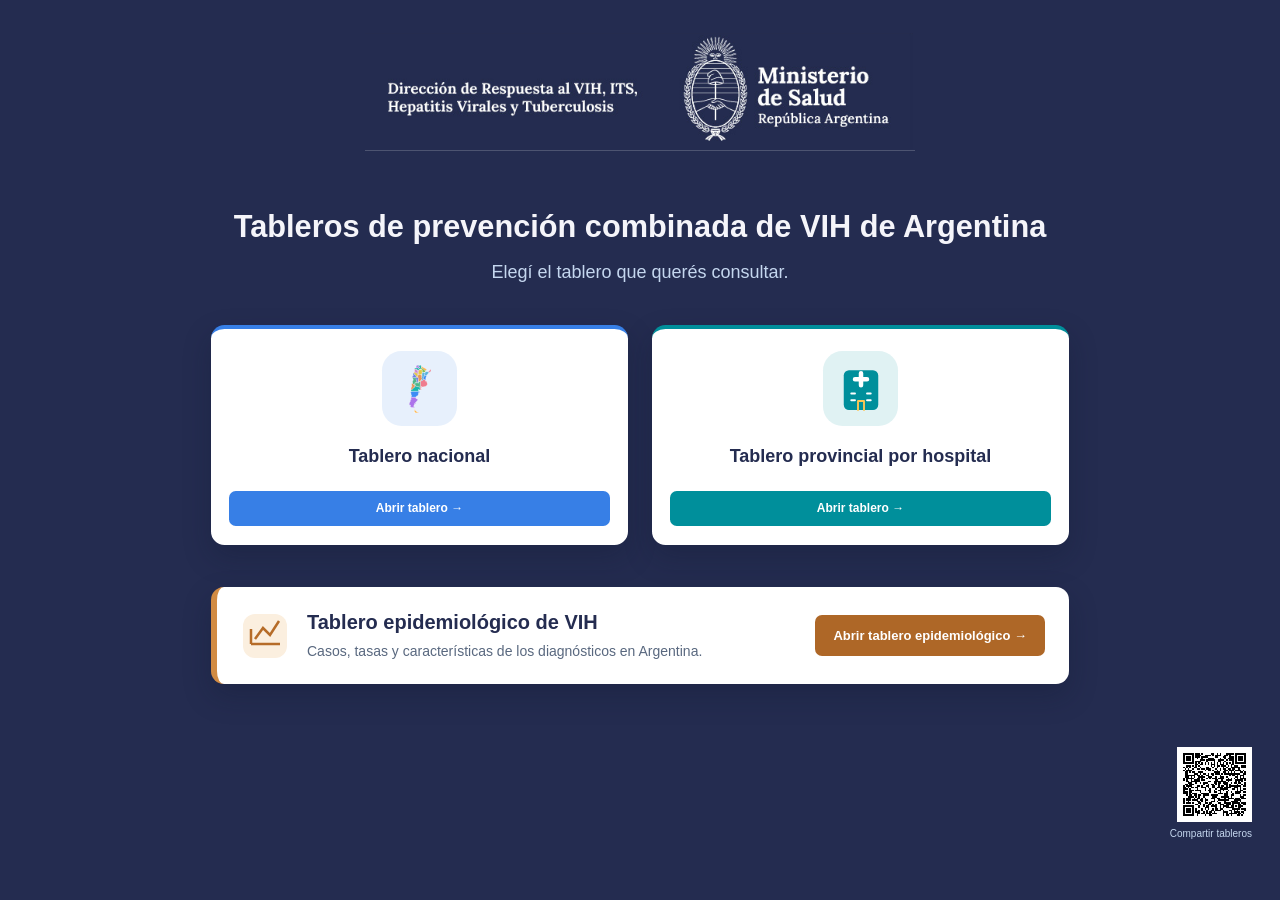
==== commit 73c4f41e: "Actualiza tableros SVIH 2026-11-24 12:50" ====
--- a/index.html
+++ b/index.html
@@ -1,4 +1,4 @@
-<!DOCTYPE html><html lang="es"><head><meta charset="utf-8"><meta name="viewport" content="width=device-width, initial-scale=1"><title>Tableros de prevención combinada de VIH de Argentina</title><link rel="stylesheet" href="recursos/portal.css"></head><body><main><div class="marca-portal"><img src="recursos/logo-institucional.jpg" width="1167" height="158" alt="Dirección de Respuesta al VIH, ITS, Hepatitis Virales y Tuberculosis. Ministerio de Salud de la República Argentina."></div><h1>Tableros de prevención combinada de VIH de Argentina</h1><p class="introduccion">Elegí el tablero que querés consultar.</p><div class="grilla"><section class="tarjeta"><div class="icono" aria-hidden="true"><svg viewBox="0 0 72 72" fill="none" stroke="white" stroke-width="2.5" stroke-linecap="round" stroke-linejoin="round"><path d="M43.90,21.50L43.90,21.50L43.90,21.50L43.87,21.58L43.87,21.65L43.88,21.87L43.91,21.98L43.93,22.16L43.94,22.20L43.98,22.26L43.99,22.29L43.98,22.32L43.96,22.39L43.96,22.43L43.97,22.50L43.98,22.55L43.96,22.57L43.91,22.61L43.89,22.62L43.86,22.63L43.84,22.63L43.63,22.59L43.58,22.61L43.57,22.62L43.56,22.64L43.56,22.65L43.59,22.67L43.59,22.68L43.58,22.70L43.58,22.72L43.58,22.75L43.56,22.83L43.56,22.86L43.58,22.94L43.59,22.98L43.57,23.00L43.55,23.01L43.52,23.04L43.48,23.10L43.45,23.17L43.43,23.24L43.42,23.32L43.41,23.39L43.42,23.47L43.42,23.49L43.40,23.52L43.39,23.65L43.39,23.69L43.40,23.76L43.43,23.82L43.51,23.93L43.52,23.96L43.53,24.00L43.53,24.08L43.55,24.17L43.55,24.19L43.54,24.21L43.54,24.22L43.46,24.24L43.33,24.30L43.26,24.29L43.20,24.26L43.05,24.13L43.02,24.12L42.95,24.10L42.93,24.08L42.85,24.01L42.74,23.95L42.72,23.93L42.69,23.91L42.65,23.90L42.50,23.91L42.48,23.90L42.47,23.89L42.47,23.88L42.46,23.87L42.46,23.87L42.45,23.85L42.44,23.85L42.43,23.85L42.42,23.85L42.41,23.86L42.41,23.86L42.40,23.85L42.38,23.85L42.38,23.84L42.37,23.84L42.36,23.82L42.36,23.77L42.36,23.75L42.35,23.72L42.34,23.72L42.33,23.72L42.31,23.73L42.30,23.73L42.29,23.75L42.29,23.75L42.16,23.75L42.09,23.71L42.03,23.65L41.97,23.60L41.89,23.63L41.85,23.64L41.80,23.63L41.61,23.53L41.59,23.51L41.53,23.42L41.50,23.39L41.48,23.37L41.41,23.34L41.38,23.33L41.35,23.32L41.10,23.15L40.92,22.95L40.85,22.91L40.80,22.88L40.77,22.85L40.76,22.84L40.74,22.81L40.72,22.78L40.70,22.76L40.69,22.76L40.67,22.75L40.64,22.74L40.55,22.67L40.47,22.57L40.46,22.55L40.42,22.43L40.42,22.42L40.41,22.41L40.40,22.40L40.39,22.40L40.37,22.36L40.29,22.19L40.27,22.13L40.26,22.06L40.25,21.90L40.24,21.87L40.22,21.84L40.17,21.76L40.16,21.73L40.15,21.70L40.16,21.66L40.20,21.56L40.21,21.52L40.21,21.48L40.21,21.38L40.21,21.34L40.22,21.31L40.25,21.21L40.25,21.17L40.25,21.13L40.24,21.03L40.24,21.00L40.25,20.97L40.30,20.88L40.31,20.85L40.30,20.81L40.29,20.78L40.24,20.72L40.23,20.68L40.22,20.64L40.22,20.60L40.24,20.56L40.28,20.50L40.29,20.48L40.30,20.46L40.30,20.41L40.32,20.36L40.33,20.33L40.32,20.31L40.32,20.31L40.33,20.30L40.33,20.30L40.32,20.29L40.32,20.27L40.32,20.26L40.33,20.24L40.34,20.23L40.35,20.23L40.39,20.22L40.42,20.21L40.45,20.22L40.55,20.22L40.58,20.21L40.61,20.20L40.64,20.19L40.67,20.17L40.72,20.13L40.76,20.08L40.83,19.97L40.87,19.93L40.89,19.90L40.90,19.88L40.92,19.86L40.94,19.85L40.95,19.85L40.97,19.82L40.97,19.81L40.99,19.80L41.00,19.80L41.02,19.79L41.03,19.78L41.04,19.78L41.06,19.72L41.12,19.65L41.13,19.63L41.14,19.62L41.18,19.48L41.20,19.46L41.26,19.40L41.27,19.38L41.36,19.22L41.45,19.09L41.51,18.98L41.57,18.89L41.60,18.84L41.68,18.73L41.77,18.57L41.78,18.54L41.78,18.44L41.79,18.41L41.82,18.33L41.82,18.30L41.83,18.20L41.83,18.14L41.84,18.11L41.83,18.08L41.79,18.00L41.78,17.98L41.77,17.90L41.89,17.89L41.90,17.89L42.00,17.85L42.01,17.85L42.01,17.85L42.02,17.85L42.06,17.87L42.07,17.87L42.17,17.84L42.24,17.86L42.38,17.91L42.49,17.84L42.52,17.82L42.53,17.80L42.59,17.75L42.67,17.70L42.70,17.68L42.73,17.67L42.77,17.68L42.85,17.71L42.90,17.71L42.91,17.71L43.03,17.69L43.06,17.68L43.09,17.66L43.27,17.59L43.31,17.58L43.33,17.59L43.35,17.59L43.37,17.60L43.40,17.63L43.41,17.63L43.43,17.64L43.46,17.64L43.53,17.64L43.81,17.72L43.86,17.76L43.87,17.77L43.87,17.78L43.89,17.82L43.91,17.86L43.94,17.90L44.02,17.99L44.09,18.04L44.11,18.07L44.12,18.09L44.13,18.17L44.14,18.21L44.20,18.33L44.21,18.35L44.38,18.53L44.46,18.59L44.47,18.59L44.47,18.59L44.48,18.64L44.48,18.67L44.49,18.71L44.49,18.78L44.49,18.80L44.48,18.84L44.47,18.86L44.45,18.87L44.42,18.87L44.36,18.88L44.33,18.90L44.32,18.93L44.33,18.95L44.39,19.04L44.40,19.12L44.37,19.18L44.34,19.24L44.32,19.31L44.33,19.39L44.33,19.43L44.31,19.45L44.28,19.52L44.27,19.53L44.25,19.55L44.24,19.56L44.23,19.59L44.22,19.67L44.20,19.70L44.18,19.72L44.13,19.76L44.10,19.78L44.08,19.83L44.12,19.88L44.13,19.89L44.17,19.92L44.21,19.97L44.22,20.04L44.21,20.12L44.12,20.38L44.10,20.41L44.07,20.42L44.00,20.44L43.97,20.45L43.94,20.47L43.90,20.51L43.90,20.55L43.91,20.58L43.96,20.64L43.97,20.69L43.98,20.76L43.97,20.84L43.96,20.91L43.93,20.96L43.92,20.99L43.94,21.03L44.03,21.17L44.05,21.22L44.04,21.27L43.95,21.40L43.91,21.48L43.90,21.50L43.90,21.50Z" fill="#3c8cf5" stroke="#fff" stroke-width="0.45" fill-rule="evenodd"/><path d="M30.65,7.24L30.70,7.08L30.70,7.08L30.74,7.12L30.75,7.13L30.76,7.13L30.80,7.14L30.80,7.15L30.81,7.16L30.84,7.20L30.85,7.20L30.86,7.21L30.87,7.22L30.88,7.22L30.91,7.22L30.93,7.23L30.94,7.23L30.95,7.24L30.96,7.25L31.00,7.30L31.07,7.36L31.07,7.37L31.08,7.40L31.08,7.41L31.09,7.42L31.10,7.42L31.12,7.42L31.13,7.42L31.14,7.42L31.14,7.43L31.15,7.44L31.16,7.47L31.16,7.48L31.17,7.48L31.22,7.53L31.24,7.57L31.25,7.58L31.28,7.60L31.39,7.65L31.40,7.66L31.46,7.72L31.51,7.79L31.54,7.82L31.59,7.85L31.64,7.87L31.70,7.89L31.79,7.88L31.84,7.86L31.92,7.75L31.93,7.74L31.95,7.74L31.96,7.73L31.97,7.71L31.98,7.66L31.99,7.63L32.00,7.61L32.01,7.59L32.01,7.57L32.02,7.52L32.01,7.46L32.03,7.30L32.04,7.15L32.03,7.06L32.02,7.02L31.98,6.91L31.97,6.89L31.94,6.80L31.93,6.78L31.93,6.74L31.94,6.70L31.97,6.53L31.98,6.52L31.99,6.51L31.99,6.51L32.00,6.50L32.01,6.50L32.03,6.50L32.04,6.50L32.11,6.53L32.15,6.53L32.19,6.57L32.22,6.58L32.24,6.58L32.25,6.58L32.26,6.58L32.27,6.58L32.28,6.58L32.48,6.71L32.53,6.75L32.54,6.76L32.54,6.78L32.55,6.79L32.55,6.80L32.54,6.86L32.54,6.89L32.54,6.97L32.53,7.00L32.53,7.01L32.53,7.01L32.54,7.05L32.54,7.06L32.54,7.06L32.52,7.09L32.51,7.10L32.50,7.13L32.49,7.14L32.49,7.15L32.49,7.26L32.49,7.27L32.49,7.28L32.50,7.28L32.51,7.29L32.51,7.29L32.52,7.29L32.52,7.32L32.52,7.33L32.53,7.33L32.53,7.34L32.53,7.34L32.54,7.35L32.53,7.36L32.53,7.38L32.52,7.39L32.53,7.41L32.55,7.45L32.57,7.47L32.58,7.49L32.58,7.49L32.59,7.50L32.61,7.50L32.62,7.49L32.62,7.49L32.63,7.48L32.63,7.48L32.64,7.47L32.65,7.47L32.66,7.47L32.67,7.47L32.68,7.48L32.70,7.49L32.75,7.54L32.77,7.56L32.78,7.57L32.85,7.60L32.88,7.63L32.88,7.68L32.88,7.75L32.89,7.78L32.94,7.87L33.08,8.06L33.11,8.12L33.13,8.15L33.14,8.16L33.15,8.17L33.20,8.19L33.21,8.20L33.23,8.19L33.24,8.19L33.25,8.18L33.26,8.18L33.26,8.18L33.27,8.17L33.28,8.17L33.29,8.18L33.30,8.18L33.31,8.19L33.34,8.22L33.36,8.24L33.39,8.25L33.43,8.25L33.44,8.25L33.46,8.26L33.52,8.29L33.58,8.31L33.62,8.30L33.63,8.29L33.67,8.27L33.73,8.23L33.74,8.23L33.74,8.23L33.75,8.24L33.75,8.25L33.76,8.26L33.76,8.27L33.77,8.27L33.89,8.38L33.94,8.41L34.08,8.46L34.10,8.46L34.11,8.46L34.11,8.46L34.12,8.46L34.13,8.45L34.19,8.29L34.21,8.26L34.23,8.23L34.25,8.24L34.53,8.48L34.54,8.49L34.55,8.48L34.55,8.48L34.56,8.47L34.57,8.46L34.58,8.44L34.59,8.40L34.61,8.37L34.63,8.34L34.71,8.27L34.78,8.25L34.79,8.25L34.80,8.24L34.82,8.20L34.83,8.20L34.83,8.19L34.85,8.18L34.86,8.18L34.89,8.18L34.90,8.18L34.90,8.18L34.92,8.17L34.95,8.17L34.96,8.17L34.97,8.17L34.98,8.17L34.99,8.16L35.01,8.15L35.05,8.10L35.13,7.98L35.18,7.89L35.21,7.82L35.21,7.80L35.18,6.77L35.17,6.75L35.17,6.73L35.14,6.72L35.12,6.72L34.94,6.71L34.92,6.72L34.91,6.72L34.90,6.74L34.87,6.77L34.86,6.78L34.85,6.85L34.84,6.87L34.80,6.90L34.76,6.87L34.75,6.86L34.75,6.85L34.74,6.84L34.71,6.80L34.69,6.77L34.68,6.76L34.65,6.74L34.63,6.72L34.58,6.69L34.53,6.68L34.52,6.67L34.51,6.67L34.51,6.66L34.49,6.65L34.48,6.63L34.47,6.63L34.45,6.63L34.43,6.64L34.36,6.65L34.35,6.65L34.34,6.66L34.31,6.69L34.30,6.70L34.30,6.70L34.29,6.71L34.28,6.71L34.25,6.71L34.21,6.70L34.19,6.70L34.17,6.70L34.17,6.70L34.16,6.69L34.16,6.67L34.15,6.62L34.15,6.61L34.14,6.59L34.09,6.50L34.08,6.45L34.05,6.40L34.04,6.39L33.99,6.36L33.98,6.36L33.95,6.35L33.94,6.35L33.93,6.34L33.93,6.33L33.93,6.33L33.92,6.32L33.92,6.31L33.92,6.29L33.93,6.27L33.95,6.17L33.97,6.03L33.97,5.99L33.97,5.98L33.96,5.97L33.96,5.96L33.95,5.94L33.93,5.92L33.91,5.91L33.90,5.90L33.86,5.90L33.74,5.89L33.72,5.89L33.70,5.88L33.67,5.86L33.65,5.83L33.65,5.83L33.64,5.81L33.61,5.71L33.61,5.69L33.60,5.67L33.59,5.67L33.57,5.52L33.57,5.51L33.57,5.49L33.57,5.47L33.57,5.44L33.57,5.41L33.57,5.39L33.60,5.34L33.59,5.33L33.54,5.28L33.53,5.27L33.51,5.28L33.49,5.28L33.49,5.27L33.48,5.26L33.49,5.19L33.49,5.15L33.49,5.14L33.50,5.13L33.53,5.06L33.54,5.04L33.54,5.02L33.58,4.92L33.60,4.89L33.60,4.89L33.63,4.85L33.63,4.84L33.64,4.82L33.64,4.73L33.64,4.69L33.65,4.62L33.66,4.60L33.68,4.57L33.70,4.54L33.70,4.52L33.71,4.49L33.95,4.49L34.23,4.55L34.33,4.61L34.39,4.62L34.40,4.62L34.43,4.61L34.44,4.61L34.45,4.61L34.48,4.62L34.51,4.64L34.54,4.65L34.57,4.66L34.59,4.67L34.62,4.72L34.64,4.74L34.65,4.77L34.65,4.79L34.64,4.82L34.62,4.84L34.61,4.88L34.63,4.90L34.66,4.92L34.68,4.94L34.68,4.96L34.67,4.99L34.67,5.01L34.68,5.02L34.70,5.03L34.71,5.04L34.72,5.08L34.74,5.11L34.82,5.19L34.81,5.21L34.80,5.23L34.79,5.24L34.79,5.26L34.78,5.28L34.78,5.31L34.78,5.32L34.78,5.35L34.79,5.36L34.80,5.36L34.82,5.37L34.86,5.46L34.87,5.47L34.90,5.49L34.92,5.52L34.93,5.56L34.92,5.60L34.93,5.62L34.94,5.70L34.97,5.71L34.97,5.69L35.00,5.57L35.01,5.54L35.01,5.42L35.08,5.19L35.10,5.15L35.17,5.08L35.21,5.03L35.32,4.74L35.33,4.73L35.36,4.71L35.37,4.70L35.41,4.58L35.44,4.49L35.45,4.47L35.46,4.46L35.47,4.46L35.48,4.45L35.49,4.44L35.49,4.43L35.50,4.40L35.51,4.36L35.51,4.35L35.52,4.35L35.54,4.34L35.58,4.33L35.71,4.34L35.74,4.35L35.80,4.41L35.82,4.41L35.89,4.35L35.91,4.34L35.97,4.33L36.43,4.33L36.88,4.34L36.89,4.34L37.10,4.32L37.16,4.34L37.19,4.34L37.19,4.36L37.20,4.42L37.20,4.43L37.19,4.44L37.20,4.46L37.20,4.51L37.22,4.54L37.24,4.56L37.31,4.60L37.37,4.64L37.38,4.66L37.39,4.67L37.39,4.69L37.40,4.70L37.41,4.70L37.42,4.71L37.44,4.71L37.45,4.72L37.45,4.74L37.44,4.74L37.45,4.76L37.45,4.77L37.44,4.79L37.44,4.80L37.45,4.82L37.46,4.83L37.48,4.83L37.50,4.83L37.53,4.84L37.56,4.86L37.59,4.91L37.61,4.92L37.67,4.94L37.68,4.95L37.69,4.97L37.72,5.00L37.82,5.07L37.85,5.08L37.86,5.08L37.86,6.80L37.86,7.70L37.87,8.15L36.77,9.59L36.32,10.17L35.55,10.16L35.50,10.14L35.50,10.14L35.22,10.05L35.16,10.04L35.13,10.08L34.82,10.77L34.81,10.79L34.81,10.81L34.81,10.86L34.81,10.88L34.80,10.91L34.75,11.01L34.74,11.02L34.73,11.08L34.43,11.09L34.40,11.08L34.32,11.06L34.28,11.07L34.20,11.10L34.19,11.11L34.16,11.14L34.13,11.15L34.13,11.16L34.11,11.16L34.09,11.17L34.08,11.17L34.06,11.17L34.03,11.16L33.98,11.13L33.96,11.11L33.93,11.11L33.92,11.11L33.89,11.11L33.61,11.00L33.59,10.99L33.58,10.97L33.57,10.94L33.56,10.90L33.54,10.86L33.54,10.86L33.53,10.85L33.53,10.84L33.51,10.84L33.49,10.85L33.45,10.87L33.38,10.91L33.37,10.91L33.36,10.92L33.34,10.92L33.20,10.88L33.18,10.88L33.14,10.89L33.07,10.87L33.06,10.86L33.03,10.84L33.02,10.84L33.01,10.84L33.00,10.85L33.00,10.85L32.99,10.86L32.99,10.88L32.99,10.90L32.99,10.97L32.98,11.00L32.97,11.03L32.96,11.07L32.96,11.09L32.97,11.14L32.97,11.15L32.97,11.16L32.96,11.17L32.96,11.18L32.95,11.19L32.95,11.20L32.94,11.21L32.93,11.21L32.88,11.21L32.45,11.13L32.39,11.10L32.35,11.06L32.32,11.01L32.30,11.00L32.27,10.99L32.25,10.99L32.22,10.99L32.20,11.00L32.18,11.01L32.17,11.03L32.14,11.08L32.10,11.10L32.10,11.11L32.09,11.12L32.07,11.15L32.00,11.32L32.00,11.33L31.99,11.33L31.97,11.35L31.96,11.35L31.95,11.35L31.94,11.35L31.93,11.35L31.93,11.34L31.91,11.33L31.87,11.29L31.77,11.18L31.75,11.14L31.69,11.01L31.66,10.97L31.64,10.95L31.62,10.88L31.50,10.73L31.39,10.55L31.35,10.49L31.34,10.42L31.33,10.35L31.34,10.31L31.34,10.29L31.34,10.28L31.35,10.28L31.36,10.26L31.37,10.26L31.38,10.25L31.40,10.23L31.43,10.20L31.44,10.20L31.45,10.20L31.45,10.19L31.55,10.19L31.61,10.18L31.67,10.19L31.68,10.18L31.69,10.18L31.71,10.18L31.78,10.12L31.80,10.10L31.80,10.09L31.81,10.08L31.81,10.07L31.80,10.05L31.80,10.04L31.84,9.91L31.84,9.89L31.84,9.88L31.84,9.87L31.83,9.86L31.82,9.83L31.79,9.80L31.77,9.77L31.77,9.76L31.76,9.74L31.76,9.74L31.75,9.61L31.74,9.60L31.73,9.57L31.72,9.56L31.72,9.55L31.71,9.54L31.70,9.54L31.65,9.54L29.89,9.56L28.90,9.37L28.89,9.36L28.89,9.36L28.92,9.34L28.94,9.34L28.96,9.34L29.00,9.35L29.03,9.34L29.06,9.33L29.07,9.30L29.07,9.27L29.04,9.23L29.00,9.19L28.96,9.14L28.97,9.08L28.97,9.06L28.97,9.05L28.96,9.04L28.95,9.03L28.95,9.02L28.93,9.01L28.93,9.00L28.92,9.00L28.93,8.99L28.93,8.98L28.93,8.98L28.92,8.96L28.91,8.94L28.89,8.94L28.87,8.94L28.85,8.93L28.82,8.91L28.81,8.89L28.80,8.88L28.77,8.80L28.77,8.77L28.77,8.74L28.85,8.58L28.87,8.53L28.87,8.51L28.87,8.48L28.89,8.47L28.91,8.46L28.93,8.50L28.95,8.51L28.96,8.48L28.97,8.43L29.03,8.30L29.06,8.29L29.08,8.29L29.11,8.30L29.13,8.30L29.15,8.28L29.21,8.19L29.22,8.15L29.23,8.14L29.25,8.12L29.30,8.10L29.37,8.07L29.45,8.04L29.52,8.01L29.59,7.97L29.78,7.89L29.96,7.81L30.14,7.73L30.32,7.65L30.34,7.64L30.37,7.63L30.39,7.62L30.41,7.61L30.47,7.59L30.54,7.55L30.57,7.50L30.60,7.40L30.65,7.24Z" fill="#19b5ac" stroke="#fff" stroke-width="0.45" fill-rule="evenodd"/><path d="M30.70,7.08L30.71,7.06L30.81,6.72L30.91,6.39L31.01,6.05L31.04,5.96L31.05,5.91L30.78,5.63L30.86,5.51L30.90,5.45L31.01,5.37L31.03,5.34L31.03,5.31L31.02,5.16L31.04,5.16L31.08,5.16L31.10,5.16L31.12,5.15L31.13,5.12L31.16,5.09L31.20,5.07L31.36,5.02L31.38,5.01L31.38,4.99L31.37,4.95L31.38,4.93L31.40,4.91L31.41,4.87L31.42,4.76L31.43,4.72L31.45,4.69L31.49,4.66L31.51,4.65L31.52,4.65L31.54,4.66L31.57,4.66L31.59,4.67L31.60,4.67L31.60,4.66L31.61,4.65L31.61,4.64L31.78,4.59L31.98,4.53L32.01,4.51L32.02,4.49L32.03,4.48L32.04,4.46L32.05,4.46L32.07,4.45L32.07,4.46L32.08,4.46L32.09,4.44L32.09,4.41L32.11,4.27L32.18,4.01L32.20,4.00L32.32,4.04L32.39,4.07L32.43,4.12L32.45,4.20L32.46,4.21L32.59,4.23L32.62,4.25L32.81,4.47L32.85,4.50L32.90,4.51L33.10,4.49L33.11,4.49L33.12,4.48L33.13,4.47L33.14,4.47L33.24,4.49L33.32,4.49L33.71,4.49L33.70,4.52L33.70,4.54L33.68,4.57L33.66,4.60L33.65,4.62L33.64,4.69L33.64,4.73L33.64,4.82L33.63,4.84L33.63,4.85L33.60,4.89L33.60,4.89L33.58,4.92L33.54,5.02L33.54,5.04L33.53,5.06L33.50,5.13L33.49,5.14L33.49,5.15L33.49,5.19L33.48,5.26L33.49,5.27L33.49,5.28L33.51,5.28L33.53,5.27L33.54,5.28L33.59,5.33L33.60,5.34L33.57,5.39L33.57,5.41L33.57,5.44L33.57,5.47L33.57,5.49L33.57,5.51L33.57,5.52L33.59,5.67L33.60,5.67L33.61,5.69L33.61,5.71L33.64,5.81L33.65,5.83L33.65,5.83L33.67,5.86L33.70,5.88L33.72,5.89L33.74,5.89L33.86,5.90L33.90,5.90L33.91,5.91L33.93,5.92L33.95,5.94L33.96,5.96L33.96,5.97L33.97,5.98L33.97,5.99L33.97,6.03L33.95,6.17L33.93,6.27L33.92,6.29L33.92,6.31L33.92,6.32L33.93,6.33L33.93,6.33L33.93,6.34L33.94,6.35L33.95,6.35L33.98,6.36L33.99,6.36L34.04,6.39L34.05,6.40L34.08,6.45L34.09,6.50L34.14,6.59L34.15,6.61L34.15,6.62L34.16,6.67L34.16,6.69L34.17,6.70L34.17,6.70L34.19,6.70L34.21,6.70L34.25,6.71L34.28,6.71L34.29,6.71L34.30,6.70L34.30,6.70L34.31,6.69L34.34,6.66L34.35,6.65L34.36,6.65L34.43,6.64L34.45,6.63L34.47,6.63L34.48,6.63L34.49,6.65L34.51,6.66L34.51,6.67L34.52,6.67L34.53,6.68L34.58,6.69L34.63,6.72L34.65,6.74L34.68,6.76L34.69,6.77L34.71,6.80L34.74,6.84L34.75,6.85L34.75,6.86L34.76,6.87L34.80,6.90L34.84,6.87L34.85,6.85L34.86,6.78L34.87,6.77L34.90,6.74L34.91,6.72L34.92,6.72L34.94,6.71L35.12,6.72L35.14,6.72L35.17,6.73L35.17,6.75L35.18,6.77L35.21,7.80L35.21,7.82L35.18,7.89L35.13,7.98L35.05,8.10L35.01,8.15L34.99,8.16L34.98,8.17L34.97,8.17L34.96,8.17L34.95,8.17L34.92,8.17L34.90,8.18L34.90,8.18L34.89,8.18L34.86,8.18L34.85,8.18L34.83,8.19L34.83,8.20L34.82,8.20L34.80,8.24L34.79,8.25L34.78,8.25L34.71,8.27L34.63,8.34L34.61,8.37L34.59,8.40L34.58,8.44L34.57,8.46L34.56,8.47L34.55,8.48L34.55,8.48L34.54,8.49L34.53,8.48L34.25,8.24L34.23,8.23L34.21,8.26L34.19,8.29L34.13,8.45L34.12,8.46L34.11,8.46L34.11,8.46L34.10,8.46L34.08,8.46L33.94,8.41L33.89,8.38L33.77,8.27L33.76,8.27L33.76,8.26L33.75,8.25L33.75,8.24L33.74,8.23L33.74,8.23L33.73,8.23L33.67,8.27L33.63,8.29L33.62,8.30L33.58,8.31L33.52,8.29L33.46,8.26L33.44,8.25L33.43,8.25L33.39,8.25L33.36,8.24L33.34,8.22L33.31,8.19L33.30,8.18L33.29,8.18L33.28,8.17L33.27,8.17L33.26,8.18L33.26,8.18L33.25,8.18L33.24,8.19L33.23,8.19L33.21,8.20L33.20,8.19L33.15,8.17L33.14,8.16L33.13,8.15L33.11,8.12L33.08,8.06L32.94,7.87L32.89,7.78L32.88,7.75L32.88,7.68L32.88,7.63L32.85,7.60L32.78,7.57L32.77,7.56L32.75,7.54L32.70,7.49L32.68,7.48L32.67,7.47L32.66,7.47L32.65,7.47L32.64,7.47L32.63,7.48L32.63,7.48L32.62,7.49L32.62,7.49L32.61,7.50L32.59,7.50L32.58,7.49L32.58,7.49L32.57,7.47L32.55,7.45L32.53,7.41L32.52,7.39L32.53,7.38L32.53,7.36L32.54,7.35L32.53,7.34L32.53,7.34L32.53,7.33L32.52,7.33L32.52,7.32L32.52,7.29L32.51,7.29L32.51,7.29L32.50,7.28L32.49,7.28L32.49,7.27L32.49,7.26L32.49,7.15L32.49,7.14L32.50,7.13L32.51,7.10L32.52,7.09L32.54,7.06L32.54,7.06L32.54,7.05L32.53,7.01L32.53,7.01L32.53,7.00L32.54,6.97L32.54,6.89L32.54,6.86L32.55,6.80L32.55,6.79L32.54,6.78L32.54,6.76L32.53,6.75L32.48,6.71L32.28,6.58L32.27,6.58L32.26,6.58L32.25,6.58L32.24,6.58L32.22,6.58L32.19,6.57L32.15,6.53L32.11,6.53L32.04,6.50L32.03,6.50L32.01,6.50L32.00,6.50L31.99,6.51L31.99,6.51L31.98,6.52L31.97,6.53L31.94,6.70L31.93,6.74L31.93,6.78L31.94,6.80L31.97,6.89L31.98,6.91L32.02,7.02L32.03,7.06L32.04,7.15L32.03,7.30L32.01,7.46L32.02,7.52L32.01,7.57L32.01,7.59L32.00,7.61L31.99,7.63L31.98,7.66L31.97,7.71L31.96,7.73L31.95,7.74L31.93,7.74L31.92,7.75L31.84,7.86L31.79,7.88L31.70,7.89L31.64,7.87L31.59,7.85L31.54,7.82L31.51,7.79L31.46,7.72L31.40,7.66L31.39,7.65L31.28,7.60L31.25,7.58L31.24,7.57L31.22,7.53L31.17,7.48L31.16,7.48L31.16,7.47L31.15,7.44L31.14,7.43L31.14,7.42L31.13,7.42L31.12,7.42L31.10,7.42L31.09,7.42L31.08,7.41L31.08,7.40L31.07,7.37L31.07,7.36L31.00,7.30L30.96,7.25L30.95,7.24L30.94,7.23L30.93,7.23L30.91,7.22L30.88,7.22L30.87,7.22L30.86,7.21L30.85,7.20L30.84,7.20L30.81,7.16L30.80,7.15L30.80,7.14L30.76,7.13L30.75,7.13L30.74,7.12L30.70,7.08L30.70,7.08Z" fill="#ac74eb" stroke="#fff" stroke-width="0.45" fill-rule="evenodd"/><path d="M37.86,5.08L37.91,5.09L37.93,5.09L37.94,5.10L37.94,5.10L37.94,5.11L37.94,5.13L37.95,5.14L37.96,5.14L37.97,5.14L37.97,5.15L38.01,5.18L38.02,5.21L38.01,5.24L37.99,5.27L37.99,5.29L38.01,5.30L38.04,5.32L38.06,5.32L38.07,5.32L38.08,5.33L38.08,5.34L38.07,5.38L38.07,5.40L38.10,5.41L38.08,5.45L38.09,5.46L38.11,5.47L38.12,5.48L38.13,5.50L38.13,5.51L38.17,5.56L38.18,5.57L38.18,5.58L38.19,5.60L38.20,5.60L38.20,5.61L38.21,5.62L38.23,5.63L38.23,5.63L38.24,5.65L38.25,5.67L38.28,5.70L38.31,5.73L38.33,5.79L38.35,5.81L38.35,5.83L38.34,5.87L38.35,5.87L38.35,5.88L38.37,5.91L38.42,5.97L38.58,6.07L38.60,6.08L38.63,6.13L38.65,6.14L38.68,6.16L38.69,6.18L38.71,6.19L38.72,6.21L38.72,6.23L38.72,6.26L38.73,6.29L38.75,6.30L38.77,6.31L38.79,6.32L38.81,6.35L38.82,6.36L38.84,6.36L38.91,6.36L38.93,6.37L39.01,6.45L39.02,6.46L39.04,6.46L39.06,6.46L39.06,6.47L39.05,6.49L39.05,6.51L39.07,6.52L39.09,6.56L39.10,6.57L39.13,6.57L39.16,6.58L39.18,6.59L39.20,6.60L39.22,6.62L39.23,6.63L39.25,6.63L39.29,6.63L39.38,6.68L39.39,6.70L39.40,6.72L39.42,6.74L39.45,6.75L39.46,6.76L39.49,6.79L39.50,6.80L39.51,6.80L39.54,6.80L39.55,6.80L39.57,6.81L39.59,6.83L39.61,6.85L39.64,6.86L39.66,6.88L39.66,6.91L39.66,6.95L39.64,6.97L39.66,6.99L39.68,7.03L39.72,7.05L39.74,7.08L39.76,7.11L39.76,7.13L39.77,7.14L39.79,7.18L39.81,7.19L39.85,7.22L39.91,7.21L39.96,7.23L40.01,7.27L40.05,7.30L40.08,7.30L40.13,7.30L40.21,7.30L40.22,7.30L40.25,7.33L40.27,7.33L40.34,7.33L40.35,7.33L40.37,7.34L40.39,7.35L40.41,7.35L40.41,7.36L40.43,7.41L40.44,7.42L40.49,7.42L40.52,7.43L40.57,7.47L40.66,7.48L40.71,7.48L40.72,7.48L40.74,7.49L40.77,7.52L40.78,7.53L40.80,7.53L40.84,7.53L40.96,7.55L41.07,7.54L41.10,7.54L41.17,7.51L41.20,7.51L41.23,7.51L41.75,7.86L41.81,7.92L41.83,7.96L41.84,7.97L41.86,7.97L41.89,7.98L41.92,7.99L41.95,8.00L41.96,8.01L41.97,8.02L41.99,8.03L42.02,8.05L42.05,8.07L42.06,8.08L42.07,8.09L42.07,8.10L42.08,8.11L42.11,8.13L42.17,8.18L42.18,8.20L42.21,8.25L42.24,8.28L42.28,8.30L42.30,8.32L42.32,8.33L42.34,8.33L42.35,8.34L42.36,8.35L42.37,8.36L42.43,8.38L42.47,8.41L42.51,8.43L42.56,8.46L42.59,8.47L42.62,8.47L42.63,8.47L42.64,8.48L42.67,8.51L42.68,8.52L42.73,8.53L43.01,8.75L43.04,8.75L43.12,8.76L43.14,8.76L43.15,8.77L43.16,8.78L43.17,8.78L43.17,8.80L43.18,8.80L43.50,8.87L43.53,8.88L43.55,8.90L43.59,8.95L43.68,9.06L43.69,9.07L43.69,9.08L43.70,9.09L43.72,9.10L43.74,9.10L43.75,9.09L43.77,9.07L43.81,9.03L43.84,9.01L43.86,9.01L44.00,9.10L44.01,9.13L44.03,9.13L44.13,9.18L44.14,9.18L44.18,9.17L44.19,9.18L44.20,9.19L44.21,9.21L44.21,9.23L44.23,9.23L44.35,9.23L44.38,9.24L44.40,9.26L44.46,9.34L44.49,9.35L44.53,9.38L44.55,9.40L44.60,9.50L44.62,9.54L44.67,9.57L44.67,9.57L44.71,9.69L44.71,9.71L44.78,9.76L44.80,9.78L44.82,9.80L44.83,9.82L44.84,9.85L44.82,9.99L44.81,10.02L44.79,10.03L44.77,10.04L44.76,10.05L44.75,10.09L44.74,10.10L44.72,10.10L44.67,10.09L44.67,10.10L44.66,10.14L44.66,10.15L44.64,10.16L44.63,10.16L44.62,10.16L44.60,10.16L44.57,10.17L44.55,10.19L44.52,10.24L44.53,10.25L44.54,10.26L44.55,10.27L44.57,10.27L44.55,10.29L44.53,10.32L44.50,10.34L44.47,10.35L44.45,10.36L44.46,10.39L44.48,10.45L44.46,10.47L44.45,10.48L44.43,10.49L44.40,10.51L44.37,10.52L44.37,10.53L44.37,10.54L44.41,10.56L44.41,10.57L44.40,10.59L44.39,10.60L44.34,10.65L44.33,10.67L44.40,10.69L44.40,10.71L44.38,10.74L44.21,10.86L44.16,10.89L44.06,10.93L44.05,10.94L44.04,11.00L44.02,11.03L44.01,11.05L44.00,11.04L44.00,11.03L43.98,11.02L43.97,11.02L43.97,11.04L43.99,11.06L44.01,11.07L44.04,11.09L44.04,11.11L44.01,11.13L43.98,11.14L43.95,11.15L43.94,11.16L43.94,11.19L43.95,11.24L43.95,11.27L43.94,11.29L43.89,11.38L43.88,11.40L43.88,11.42L43.92,11.46L43.92,11.47L43.89,11.49L43.89,11.50L43.89,11.53L43.88,11.55L43.87,11.58L43.88,11.61L43.89,11.62L43.92,11.64L43.93,11.65L43.94,11.68L43.95,11.68L43.94,11.69L43.92,11.71L43.91,11.72L43.91,11.74L43.92,11.75L43.93,11.76L43.93,11.78L43.92,11.79L43.91,11.79L43.86,11.78L43.85,11.78L43.85,11.78L43.84,11.80L43.83,11.83L43.83,11.96L43.82,11.96L43.81,11.97L43.79,11.97L43.77,11.97L43.77,11.99L43.78,12.01L43.79,12.02L43.77,12.04L43.75,12.04L43.72,12.03L43.69,12.04L43.68,12.07L43.69,12.10L43.72,12.12L43.73,12.14L43.71,12.16L43.68,12.16L43.68,12.16L43.65,12.15L43.64,12.14L43.64,12.13L43.64,12.13L43.64,12.12L43.64,12.11L43.64,12.10L43.63,12.10L43.62,12.10L43.61,12.10L43.59,12.10L43.58,12.10L43.57,12.10L43.55,12.10L43.52,12.08L43.52,12.07L43.51,12.06L43.50,12.03L43.50,12.02L43.49,12.01L43.41,11.95L43.39,11.93L43.39,11.92L43.39,11.91L43.38,11.89L43.38,11.88L43.37,11.87L43.37,11.86L43.36,11.85L43.35,11.84L43.24,11.78L43.21,11.74L43.19,11.71L43.18,11.70L43.17,11.70L43.16,11.69L43.15,11.69L43.13,11.69L43.12,11.69L43.11,11.69L43.10,11.68L43.06,11.63L43.04,11.60L43.04,11.60L43.03,11.59L42.97,11.56L42.95,11.55L42.93,11.54L42.89,11.50L42.88,11.47L42.87,11.45L42.83,11.41L42.80,11.38L42.76,11.35L42.69,11.33L42.65,11.31L42.59,11.29L42.58,11.28L42.54,11.24L42.53,11.23L42.52,11.21L42.51,11.20L42.49,11.20L42.48,11.20L42.48,11.21L42.47,11.21L42.46,11.22L42.46,11.22L42.45,11.23L42.44,11.24L42.43,11.25L42.42,11.26L42.39,11.26L42.36,11.28L42.35,11.28L42.34,11.29L42.32,11.29L42.31,11.28L42.27,11.27L42.26,11.27L42.25,11.27L42.24,11.27L42.23,11.27L42.23,11.27L42.21,11.26L42.20,11.25L42.17,11.21L42.17,11.19L42.17,11.18L42.17,11.18L42.17,11.17L42.16,11.15L42.15,11.13L42.14,11.11L42.13,11.10L42.13,11.06L42.13,11.04L42.13,11.03L42.12,11.02L42.11,11.01L42.07,10.99L42.05,10.99L42.04,10.99L42.01,10.99L42.00,10.99L42.00,10.99L41.96,10.97L41.95,10.97L41.94,10.97L41.92,10.98L41.91,10.98L41.90,10.97L41.86,10.95L41.83,10.94L41.82,10.94L41.81,10.94L41.80,10.94L41.79,10.95L41.78,10.94L41.77,10.94L41.77,10.94L41.76,10.92L41.76,10.91L41.76,10.89L41.76,10.85L41.75,10.74L41.72,10.74L41.72,10.74L41.71,10.73L41.61,10.59L41.55,10.54L41.52,10.52L41.50,10.51L41.49,10.50L41.48,10.50L41.48,10.48L41.48,10.47L41.48,10.45L41.48,10.44L41.47,10.43L41.47,10.43L41.46,10.42L41.41,10.39L41.37,10.37L41.36,10.36L41.35,10.35L41.34,10.33L41.33,10.32L41.32,10.31L41.30,10.30L41.26,10.29L41.25,10.29L41.24,10.29L41.24,10.28L41.23,10.26L41.23,10.25L41.23,10.24L41.22,10.23L41.20,10.22L41.18,10.22L41.17,10.22L41.16,10.21L41.14,10.20L41.12,10.19L41.11,10.19L41.10,10.19L41.09,10.19L41.08,10.18L41.07,10.17L41.07,10.17L41.06,10.17L41.05,10.17L41.04,10.18L41.03,10.19L41.02,10.18L41.01,10.18L41.01,10.16L41.00,10.15L41.00,10.14L41.00,10.13L41.00,10.12L41.00,10.11L40.99,10.10L40.96,10.07L40.95,10.05L40.95,10.04L40.95,10.02L40.94,10.01L40.94,10.01L40.93,9.98L40.92,9.98L40.93,9.97L40.93,9.97L40.94,9.96L40.94,9.95L40.94,9.94L40.94,9.94L40.94,9.93L40.93,9.91L40.93,9.91L40.93,9.91L40.93,9.90L40.92,9.90L40.90,9.89L40.86,9.89L40.85,9.89L40.85,9.88L40.84,9.86L40.84,9.85L40.84,9.84L40.84,9.83L40.83,9.82L40.78,9.80L40.77,9.79L40.77,9.78L40.77,9.77L40.78,9.76L40.78,9.75L40.78,9.74L40.76,9.71L40.75,9.69L40.74,9.68L40.73,9.68L40.70,9.66L40.68,9.65L40.65,9.62L40.64,9.60L40.62,9.57L40.60,9.54L40.59,9.52L40.57,9.48L40.55,9.45L40.55,9.44L40.53,9.43L40.51,9.43L40.50,9.42L40.49,9.42L40.47,9.43L40.46,9.43L40.45,9.42L40.42,9.40L40.41,9.40L40.40,9.39L40.34,9.38L40.33,9.37L40.32,9.36L40.31,9.34L40.29,9.33L40.25,9.30L40.24,9.30L40.15,9.24L40.11,9.23L40.10,9.22L40.05,9.17L40.01,9.14L40.00,9.13L39.99,9.13L39.97,9.12L39.77,8.94L39.76,8.94L39.75,8.94L39.75,8.94L39.73,8.95L39.73,8.95L39.72,8.95L39.70,8.94L39.68,8.91L39.67,8.90L39.66,8.89L39.66,8.87L39.66,8.86L39.67,8.85L39.68,8.83L39.68,8.83L39.67,8.81L39.61,8.73L39.60,8.71L39.60,8.69L39.61,8.67L39.60,8.66L39.60,8.66L39.58,8.65L39.57,8.65L39.53,8.58L39.52,8.57L39.51,8.57L39.49,8.56L39.44,8.54L39.41,8.54L39.34,8.53L39.33,8.53L39.30,8.53L39.25,8.51L39.24,8.50L39.23,8.51L39.21,8.51L39.20,8.51L39.17,8.50L39.16,8.49L39.09,8.43L39.07,8.40L39.01,8.35L39.00,8.33L39.00,8.33L38.99,8.31L38.99,8.30L38.99,8.29L38.99,8.29L38.98,8.28L38.97,8.28L38.96,8.27L38.95,8.27L38.93,8.28L38.92,8.28L38.91,8.28L38.89,8.27L38.88,8.27L38.87,8.28L38.87,8.28L38.86,8.28L38.85,8.27L38.80,8.17L38.79,8.15L38.79,8.14L38.78,8.12L38.76,8.11L38.73,8.09L38.69,8.05L38.68,8.05L38.66,8.04L38.64,8.04L38.61,8.04L38.55,8.02L38.52,8.02L38.51,8.02L38.50,8.01L38.45,7.96L38.38,7.93L38.37,7.91L38.36,7.90L38.36,7.89L38.36,7.89L38.35,7.88L38.34,7.87L38.33,7.85L38.32,7.85L38.31,7.84L38.29,7.84L38.18,7.82L37.86,7.70L37.86,6.80L37.86,5.08Z" fill="#ffb74d" stroke="#fff" stroke-width="0.45" fill-rule="evenodd"/><path d="M49.15,10.16L49.17,10.15L49.17,10.11L49.14,10.06L49.15,10.03L49.21,10.03L49.23,10.03L49.24,10.05L49.24,10.08L49.25,10.09L49.28,10.08L49.31,10.10L49.33,10.12L49.35,10.14L49.36,10.18L49.36,10.19L49.36,10.21L49.37,10.22L49.39,10.21L49.39,10.20L49.38,10.16L49.39,10.15L49.39,10.13L49.42,10.12L49.43,10.11L49.44,10.09L49.43,10.07L49.44,10.06L49.45,10.04L49.46,10.04L49.47,10.04L49.50,10.05L49.51,10.04L49.54,10.01L49.55,10.00L49.59,10.00L49.61,10.00L49.62,10.02L49.64,10.06L49.65,10.07L49.66,10.06L49.67,10.04L49.68,10.04L49.69,10.04L49.72,10.04L49.75,10.04L49.74,10.01L49.71,9.96L49.72,9.96L49.74,9.96L49.76,9.97L49.78,9.97L49.80,9.96L49.84,9.91L49.85,9.91L49.85,9.90L49.86,9.91L49.87,9.91L49.86,9.94L49.85,9.97L49.84,10.00L49.84,10.03L49.85,10.04L49.86,10.06L49.88,10.07L49.89,10.07L49.90,10.06L49.90,10.04L49.89,10.02L49.89,10.01L49.90,9.99L49.92,10.00L49.94,10.03L49.96,10.02L49.97,10.02L49.98,10.01L50.00,10.02L50.03,10.03L50.04,10.06L50.05,10.08L50.06,10.12L50.07,10.16L50.10,10.16L50.15,10.12L50.17,10.14L50.19,10.17L50.20,10.23L50.20,10.24L50.19,10.26L50.19,10.27L50.19,10.29L50.20,10.31L50.23,10.34L50.24,10.35L50.26,10.38L50.26,10.41L50.25,10.51L50.27,10.59L50.27,10.61L50.27,10.62L50.26,10.64L50.27,10.66L50.28,10.68L50.33,10.72L50.33,10.72L50.33,10.72L50.37,10.77L50.38,10.82L50.39,10.87L50.41,10.93L50.48,11.03L50.51,11.08L50.52,11.14L50.50,11.20L50.44,11.28L50.42,11.33L50.44,11.48L50.44,11.53L50.44,11.53L50.42,11.55L50.41,11.56L50.41,11.58L50.41,11.59L50.41,11.61L50.42,11.62L50.42,11.61L50.42,11.64L50.40,11.70L50.40,11.73L50.41,11.79L50.40,11.82L50.39,11.85L50.38,11.86L50.37,11.86L50.36,11.87L50.35,11.88L50.36,11.90L50.37,11.91L50.38,11.92L50.39,11.92L50.39,11.94L50.38,11.96L50.38,11.98L50.39,11.98L50.41,11.98L50.41,11.99L50.43,12.05L50.44,12.14L50.44,12.19L50.42,12.25L50.36,12.39L50.35,12.40L50.34,12.41L50.32,12.41L50.31,12.41L50.31,12.44L50.31,12.48L50.31,12.50L50.30,12.52L50.28,12.53L50.27,12.54L50.27,12.55L50.29,12.57L50.29,12.58L50.27,12.61L50.25,12.62L50.24,12.61L50.23,12.58L50.21,12.56L50.19,12.55L50.18,12.56L50.17,12.61L50.16,12.63L50.13,12.62L50.11,12.61L50.09,12.59L50.08,12.60L50.07,12.62L50.08,12.65L50.08,12.66L50.05,12.67L50.04,12.67L50.03,12.66L50.03,12.66L50.02,12.66L50.01,12.67L50.00,12.70L49.89,12.82L49.84,12.82L49.79,12.81L49.80,12.77L49.78,12.76L49.76,12.75L49.75,12.78L49.70,12.89L49.70,12.90L49.69,12.91L49.69,12.93L49.69,12.96L49.69,12.97L49.67,12.98L49.66,12.98L49.64,12.99L49.64,13.00L49.63,13.02L49.62,13.03L49.61,13.05L49.60,13.05L49.58,13.05L49.55,13.04L49.54,13.02L49.52,13.00L49.52,13.05L49.52,13.07L49.51,13.08L49.49,13.09L49.48,13.10L49.48,13.08L49.47,13.04L49.46,13.02L49.43,13.02L49.37,13.02L49.35,13.03L49.35,13.04L49.37,13.08L49.37,13.10L49.34,13.12L49.25,13.15L49.23,13.15L49.22,13.14L49.21,13.13L49.20,13.10L49.19,13.10L49.18,13.10L49.17,13.09L49.16,13.09L49.15,13.10L49.14,13.12L49.13,13.14L49.13,13.17L49.11,13.20L49.09,13.21L49.07,13.21L49.07,13.18L49.06,13.18L49.05,13.18L49.04,13.19L49.04,13.20L49.04,13.23L49.04,13.24L49.03,13.25L49.02,13.25L49.00,13.26L48.97,13.25L48.96,13.25L48.89,13.28L48.89,13.27L48.88,13.27L48.87,13.26L48.87,13.25L48.87,13.25L48.87,13.24L48.87,13.23L48.88,13.23L48.87,13.21L48.85,13.21L48.83,13.23L48.82,13.24L48.81,13.28L48.80,13.32L48.79,13.35L48.76,13.37L48.73,13.37L48.71,13.37L48.72,13.44L48.71,13.51L48.70,13.54L48.69,13.56L48.66,13.57L48.59,13.64L48.55,13.65L48.52,13.64L48.50,13.62L48.47,13.62L48.45,13.63L48.46,13.66L48.51,13.70L48.53,13.73L48.52,13.75L48.50,13.75L48.47,13.73L48.45,13.74L48.42,13.74L48.41,13.74L48.40,13.75L48.39,13.80L48.36,13.79L48.33,13.76L48.31,13.75L48.28,13.76L48.26,13.79L48.24,13.82L48.19,13.86L48.17,13.87L48.16,13.86L48.12,13.85L48.11,13.85L48.08,13.88L48.08,13.91L48.07,13.93L48.04,13.95L48.03,13.95L48.02,13.95L48.01,13.96L48.01,13.97L48.01,14.01L48.01,14.02L48.00,14.03L47.93,14.11L47.92,14.12L47.89,14.13L47.87,14.14L47.86,14.13L47.86,14.12L47.85,14.12L47.83,14.12L47.82,14.13L47.81,14.17L47.80,14.18L47.78,14.19L47.77,14.20L47.77,14.21L47.76,14.23L47.76,14.23L47.74,14.24L47.72,14.23L47.72,14.22L47.72,14.21L47.72,14.19L47.68,14.19L47.67,14.21L47.66,14.23L47.66,14.23L47.65,14.23L47.54,14.15L47.49,14.10L47.47,14.08L47.46,14.06L47.45,14.04L47.45,14.02L47.44,13.99L47.44,13.99L47.44,13.97L47.42,13.95L47.41,13.93L47.36,13.88L47.35,13.86L47.34,13.84L47.33,13.76L47.32,13.64L47.31,13.59L47.29,13.53L47.08,13.09L47.08,13.07L47.08,13.04L47.08,13.02L47.09,13.00L47.11,12.94L47.11,12.94L47.12,12.93L47.16,12.90L47.16,12.89L47.16,12.89L47.20,12.89L47.23,12.89L47.26,12.90L47.28,12.93L47.31,12.99L47.32,13.01L47.34,13.02L47.38,13.03L47.46,13.08L47.52,13.03L47.57,12.97L47.61,12.94L47.65,12.93L47.68,12.92L47.70,12.89L47.72,12.85L47.72,12.83L47.71,12.82L47.71,12.80L47.73,12.77L47.74,12.75L47.73,12.74L47.73,12.72L47.69,12.65L47.69,12.62L47.73,12.62L47.76,12.60L47.76,12.57L47.77,12.54L47.79,12.51L47.82,12.51L47.86,12.51L47.89,12.51L47.91,12.48L47.91,12.41L47.92,12.38L47.94,12.34L47.96,12.32L47.99,12.30L48.02,12.29L48.08,12.28L48.16,12.24L48.19,12.24L48.22,12.26L48.25,12.27L48.27,12.28L48.33,12.28L48.36,12.27L48.39,12.26L48.39,12.22L48.37,12.16L48.38,12.13L48.48,12.03L48.51,12.02L48.58,12.01L48.60,12.00L48.62,11.98L48.64,11.95L48.65,11.93L48.67,11.85L48.68,11.82L48.71,11.79L48.74,11.79L48.81,11.79L48.82,11.79L48.82,11.80L48.83,11.80L48.85,11.80L48.87,11.77L48.88,11.73L48.88,11.69L48.89,11.66L48.88,11.63L48.87,11.60L48.87,11.58L48.89,11.55L48.91,11.52L48.95,11.49L48.99,11.44L49.01,11.42L49.01,11.39L49.03,11.29L49.03,11.28L49.03,11.27L49.06,11.22L49.06,11.15L49.05,11.12L49.05,11.11L49.05,11.10L49.07,11.08L49.08,11.06L49.09,11.04L49.09,11.02L49.06,10.99L49.06,10.96L49.09,10.86L49.09,10.82L49.07,10.77L49.06,10.72L49.06,10.70L49.06,10.69L49.07,10.67L49.08,10.67L49.11,10.66L49.13,10.66L49.14,10.63L49.14,10.60L49.13,10.53L49.13,10.50L49.15,10.48L49.16,10.45L49.17,10.41L49.16,10.39L49.12,10.35L49.12,10.33L49.11,10.30L49.09,10.22L49.09,10.17L49.10,10.16L49.15,10.16Z" fill="#ef7c8e" stroke="#fff" stroke-width="0.45" fill-rule="evenodd"/><path d="M43.68,12.16L43.64,12.17L43.63,12.18L43.62,12.20L43.58,12.22L43.52,12.23L43.50,12.25L43.49,12.27L43.49,12.29L43.51,12.31L43.50,12.33L43.47,12.37L43.46,12.39L43.45,12.40L43.45,12.41L43.45,12.44L43.44,12.45L43.43,12.45L43.43,12.45L43.42,12.44L43.42,12.44L43.42,12.43L43.42,12.42L43.41,12.41L43.41,12.41L43.40,12.42L43.39,12.43L43.38,12.44L43.37,12.45L43.37,12.47L43.37,12.50L43.37,12.52L43.37,12.54L43.29,12.55L43.26,12.57L43.24,12.61L43.23,12.65L43.24,12.67L43.26,12.69L43.30,12.72L43.31,12.75L43.32,12.79L43.31,12.87L43.31,12.87L43.29,12.87L43.25,12.88L43.23,12.89L43.18,12.94L43.08,13.01L43.07,13.02L43.06,13.03L42.91,13.13L42.90,13.14L42.89,13.20L42.90,13.22L42.90,13.25L42.91,13.28L42.95,13.35L42.97,13.41L42.99,13.47L43.00,13.53L43.00,13.59L43.00,13.62L42.97,13.70L42.96,13.73L42.96,13.76L42.96,13.82L42.96,13.86L42.93,13.99L41.86,14.00L41.21,13.99L40.19,14.00L38.78,14.00L38.78,13.68L38.78,12.01L38.78,11.14L38.78,10.96L38.76,10.31L38.72,10.17L36.32,10.17L36.77,9.59L37.87,8.15L37.86,7.70L38.18,7.82L38.29,7.84L38.31,7.84L38.32,7.85L38.33,7.85L38.34,7.87L38.35,7.88L38.36,7.89L38.36,7.89L38.36,7.90L38.37,7.91L38.38,7.93L38.45,7.96L38.50,8.01L38.51,8.02L38.52,8.02L38.55,8.02L38.61,8.04L38.64,8.04L38.66,8.04L38.68,8.05L38.69,8.05L38.73,8.09L38.76,8.11L38.78,8.12L38.79,8.14L38.79,8.15L38.80,8.17L38.85,8.27L38.86,8.28L38.87,8.28L38.87,8.28L38.88,8.27L38.89,8.27L38.91,8.28L38.92,8.28L38.93,8.28L38.95,8.27L38.96,8.27L38.97,8.28L38.98,8.28L38.99,8.29L38.99,8.29L38.99,8.30L38.99,8.31L39.00,8.33L39.00,8.33L39.01,8.35L39.07,8.40L39.09,8.43L39.16,8.49L39.17,8.50L39.20,8.51L39.21,8.51L39.23,8.51L39.24,8.50L39.25,8.51L39.30,8.53L39.33,8.53L39.34,8.53L39.41,8.54L39.44,8.54L39.49,8.56L39.51,8.57L39.52,8.57L39.53,8.58L39.57,8.65L39.58,8.65L39.60,8.66L39.60,8.66L39.61,8.67L39.60,8.69L39.60,8.71L39.61,8.73L39.67,8.81L39.68,8.83L39.68,8.83L39.67,8.85L39.66,8.86L39.66,8.87L39.66,8.89L39.67,8.90L39.68,8.91L39.70,8.94L39.72,8.95L39.73,8.95L39.73,8.95L39.75,8.94L39.75,8.94L39.76,8.94L39.77,8.94L39.97,9.12L39.99,9.13L40.00,9.13L40.01,9.14L40.05,9.17L40.10,9.22L40.11,9.23L40.15,9.24L40.24,9.30L40.25,9.30L40.29,9.33L40.31,9.34L40.32,9.36L40.33,9.37L40.34,9.38L40.40,9.39L40.41,9.40L40.42,9.40L40.45,9.42L40.46,9.43L40.47,9.43L40.49,9.42L40.50,9.42L40.51,9.43L40.53,9.43L40.55,9.44L40.55,9.45L40.57,9.48L40.59,9.52L40.60,9.54L40.62,9.57L40.64,9.60L40.65,9.62L40.68,9.65L40.70,9.66L40.73,9.68L40.74,9.68L40.75,9.69L40.76,9.71L40.78,9.74L40.78,9.75L40.78,9.76L40.77,9.77L40.77,9.78L40.77,9.79L40.78,9.80L40.83,9.82L40.84,9.83L40.84,9.84L40.84,9.85L40.84,9.86L40.85,9.88L40.85,9.89L40.86,9.89L40.90,9.89L40.92,9.90L40.93,9.90L40.93,9.91L40.93,9.91L40.93,9.91L40.94,9.93L40.94,9.94L40.94,9.94L40.94,9.95L40.94,9.96L40.93,9.97L40.93,9.97L40.92,9.98L40.93,9.98L40.94,10.01L40.94,10.01L40.95,10.02L40.95,10.04L40.95,10.05L40.96,10.07L40.99,10.10L41.00,10.11L41.00,10.12L41.00,10.13L41.00,10.14L41.00,10.15L41.01,10.16L41.01,10.18L41.02,10.18L41.03,10.19L41.04,10.18L41.05,10.17L41.06,10.17L41.07,10.17L41.07,10.17L41.08,10.18L41.09,10.19L41.10,10.19L41.11,10.19L41.12,10.19L41.14,10.20L41.16,10.21L41.17,10.22L41.18,10.22L41.20,10.22L41.22,10.23L41.23,10.24L41.23,10.25L41.23,10.26L41.24,10.28L41.24,10.29L41.25,10.29L41.26,10.29L41.30,10.30L41.32,10.31L41.33,10.32L41.34,10.33L41.35,10.35L41.36,10.36L41.37,10.37L41.41,10.39L41.46,10.42L41.47,10.43L41.47,10.43L41.48,10.44L41.48,10.45L41.48,10.47L41.48,10.48L41.48,10.50L41.49,10.50L41.50,10.51L41.52,10.52L41.55,10.54L41.61,10.59L41.71,10.73L41.72,10.74L41.72,10.74L41.75,10.74L41.76,10.85L41.76,10.89L41.76,10.91L41.76,10.92L41.77,10.94L41.77,10.94L41.78,10.94L41.79,10.95L41.80,10.94L41.81,10.94L41.82,10.94L41.83,10.94L41.86,10.95L41.90,10.97L41.91,10.98L41.92,10.98L41.94,10.97L41.95,10.97L41.96,10.97L42.00,10.99L42.00,10.99L42.01,10.99L42.04,10.99L42.05,10.99L42.07,10.99L42.11,11.01L42.12,11.02L42.13,11.03L42.13,11.04L42.13,11.06L42.13,11.10L42.14,11.11L42.15,11.13L42.16,11.15L42.17,11.17L42.17,11.18L42.17,11.18L42.17,11.19L42.17,11.21L42.20,11.25L42.21,11.26L42.23,11.27L42.23,11.27L42.24,11.27L42.25,11.27L42.26,11.27L42.27,11.27L42.31,11.28L42.32,11.29L42.34,11.29L42.35,11.28L42.36,11.28L42.39,11.26L42.42,11.26L42.43,11.25L42.44,11.24L42.45,11.23L42.46,11.22L42.46,11.22L42.47,11.21L42.48,11.21L42.48,11.20L42.49,11.20L42.51,11.20L42.52,11.21L42.53,11.23L42.54,11.24L42.58,11.28L42.59,11.29L42.65,11.31L42.69,11.33L42.76,11.35L42.80,11.38L42.83,11.41L42.87,11.45L42.88,11.47L42.89,11.50L42.93,11.54L42.95,11.55L42.97,11.56L43.03,11.59L43.04,11.60L43.04,11.60L43.06,11.63L43.10,11.68L43.11,11.69L43.12,11.69L43.13,11.69L43.15,11.69L43.16,11.69L43.17,11.70L43.18,11.70L43.19,11.71L43.21,11.74L43.24,11.78L43.35,11.84L43.36,11.85L43.37,11.86L43.37,11.87L43.38,11.88L43.38,11.89L43.39,11.91L43.39,11.92L43.39,11.93L43.41,11.95L43.49,12.01L43.50,12.02L43.50,12.03L43.51,12.06L43.52,12.07L43.52,12.08L43.55,12.10L43.57,12.10L43.58,12.10L43.59,12.10L43.61,12.10L43.62,12.10L43.63,12.10L43.64,12.10L43.64,12.11L43.64,12.12L43.64,12.13L43.64,12.13L43.64,12.14L43.65,12.15L43.68,12.16L43.68,12.16Z" fill="#86bd53" stroke="#fff" stroke-width="0.45" fill-rule="evenodd"/><path d="M43.84,12.77L44.00,12.79L44.02,12.79L44.11,12.77L44.16,12.78L44.16,12.78L44.19,12.78L44.27,12.80L44.27,12.80L44.32,12.82L44.34,12.82L44.40,12.84L44.40,12.84L44.46,12.86L44.47,12.86L44.61,12.89L44.63,12.90L44.63,12.90L44.87,13.02L44.89,13.03L44.90,13.03L44.94,13.03L45.08,13.01L45.12,13.01L45.13,13.01L45.16,13.02L45.17,13.03L45.20,13.05L45.21,13.06L45.22,13.07L45.24,13.08L45.30,13.10L45.30,13.10L45.32,13.10L45.36,13.14L45.37,13.14L45.39,13.15L45.39,13.15L45.42,13.15L45.43,13.15L45.49,13.16L45.54,13.14L45.68,13.06L45.73,13.04L45.79,13.04L45.79,13.04L45.84,13.06L45.93,13.15L45.98,13.18L45.98,13.18L46.04,13.17L46.11,13.11L46.18,13.09L46.21,13.08L46.31,13.10L46.31,13.10L46.37,13.17L46.40,13.22L46.43,13.26L46.48,13.29L46.52,13.31L46.52,13.31L46.57,13.30L46.60,13.26L46.62,13.21L46.65,13.17L46.67,13.14L46.69,13.11L46.70,13.07L46.69,13.02L46.70,12.99L46.73,12.97L46.77,12.96L46.81,12.94L46.86,12.88L46.89,12.86L46.93,12.84L46.96,12.84L47.00,12.85L47.00,12.85L47.10,12.89L47.13,12.90L47.16,12.89L47.16,12.90L47.12,12.93L47.11,12.94L47.11,12.94L47.09,13.00L47.08,13.02L47.08,13.04L47.08,13.07L47.08,13.09L47.29,13.53L47.31,13.59L47.32,13.64L47.33,13.76L47.34,13.84L47.35,13.86L47.36,13.88L47.41,13.93L47.42,13.95L47.44,13.97L47.44,13.99L47.44,13.99L47.45,14.02L47.45,14.04L47.46,14.06L47.47,14.08L47.49,14.10L47.54,14.15L47.65,14.23L47.66,14.23L47.66,14.23L47.66,14.24L47.64,14.25L47.63,14.26L47.57,14.32L47.47,14.35L47.44,14.38L47.45,14.42L47.46,14.43L47.52,14.46L47.54,14.47L47.56,14.47L47.58,14.49L47.60,14.53L47.58,14.61L47.57,14.64L47.55,14.66L47.54,14.67L47.52,14.66L47.52,14.63L47.49,14.60L47.44,14.59L47.38,14.58L47.34,14.57L47.27,14.60L47.24,14.62L47.25,14.65L47.26,14.67L47.26,14.74L47.26,14.76L47.25,14.76L47.24,14.77L47.22,14.78L47.18,14.78L47.14,14.80L47.09,14.82L47.08,14.84L47.07,14.87L47.08,14.90L47.07,14.96L47.05,15.00L46.96,15.07L46.84,15.23L46.79,15.26L46.72,15.27L46.69,15.29L46.68,15.31L46.67,15.46L46.64,15.51L46.54,15.57L46.51,15.64L46.51,15.71L46.50,15.74L46.48,15.77L46.46,15.78L46.36,15.81L46.31,15.84L46.25,15.87L46.21,15.92L46.17,15.98L46.16,16.00L46.15,16.03L46.15,16.05L46.16,16.07L46.14,16.11L46.12,16.18L46.10,16.20L46.08,16.23L46.06,16.24L46.01,16.27L45.99,16.28L45.98,16.29L45.98,16.30L45.97,16.31L45.97,16.33L45.97,16.35L45.96,16.36L45.94,16.38L45.93,16.40L45.92,16.42L45.92,16.43L45.91,16.45L45.80,16.55L45.79,16.57L45.78,16.59L45.72,16.63L45.70,16.66L45.68,16.72L45.64,16.76L45.63,16.78L45.62,16.80L45.51,16.91L45.48,16.94L45.45,16.95L45.39,16.95L45.33,16.96L45.27,16.98L45.22,17.02L45.20,17.07L45.18,17.27L45.17,17.30L45.05,17.40L44.91,17.57L44.85,17.62L44.82,17.63L44.76,17.64L44.72,17.64L44.71,17.65L44.72,17.69L44.74,17.76L44.73,17.83L44.70,17.88L44.41,18.15L44.37,18.20L44.35,18.26L44.36,18.33L44.39,18.39L44.41,18.42L44.44,18.49L44.46,18.53L44.47,18.59L44.47,18.59L44.46,18.59L44.38,18.53L44.21,18.35L44.20,18.33L44.14,18.21L44.13,18.17L44.12,18.09L44.11,18.07L44.09,18.04L44.02,17.99L43.94,17.90L43.91,17.86L43.89,17.82L43.87,17.78L43.87,17.77L43.86,17.76L43.81,17.72L43.53,17.64L43.46,17.64L43.43,17.64L43.41,17.63L43.40,17.63L43.37,17.60L43.35,17.59L43.33,17.59L43.31,17.58L43.27,17.59L43.09,17.66L43.06,17.68L43.03,17.69L42.91,17.71L42.90,17.71L42.85,17.71L42.77,17.68L42.73,17.67L42.70,17.68L42.67,17.70L42.59,17.75L42.53,17.80L42.52,17.82L42.49,17.84L42.38,17.91L42.24,17.86L42.17,17.84L42.07,17.87L42.06,17.87L42.02,17.85L42.01,17.85L42.01,17.85L42.00,17.85L41.90,17.89L41.89,17.89L41.77,17.90L41.76,17.82L41.76,17.79L41.79,17.71L41.79,17.68L41.80,17.61L41.80,17.58L41.81,17.55L41.85,17.47L41.86,17.44L41.86,17.41L41.86,17.35L41.81,17.21L41.76,17.12L41.75,17.07L41.76,17.02L41.81,16.93L41.82,16.91L41.87,16.68L41.87,16.34L41.88,16.28L41.93,16.09L41.96,16.04L41.99,16.00L42.03,15.97L42.07,15.95L42.21,15.89L42.25,15.86L42.29,15.82L42.33,15.79L42.40,15.75L42.42,15.73L42.44,15.69L42.45,15.63L42.45,15.52L42.45,15.52L42.47,15.49L42.50,15.43L42.51,15.40L42.51,15.36L42.53,15.30L42.53,15.29L42.53,15.27L42.52,15.26L42.52,15.23L42.53,15.20L42.59,15.09L42.60,15.06L42.61,15.03L42.61,15.00L42.60,14.87L42.64,14.66L42.63,14.63L42.60,14.56L42.60,14.53L42.61,14.43L42.61,14.40L42.60,14.34L42.60,14.31L42.60,14.28L42.61,14.25L42.63,14.23L42.65,14.21L42.67,14.20L42.70,14.19L42.76,14.19L42.80,14.18L42.85,14.15L42.89,14.11L42.91,14.07L42.93,13.99L42.96,13.86L42.96,13.82L42.96,13.76L42.96,13.73L42.97,13.70L43.00,13.62L43.00,13.59L43.00,13.53L42.99,13.47L42.97,13.41L42.95,13.35L42.91,13.28L42.90,13.25L42.90,13.22L42.89,13.20L42.90,13.14L42.91,13.13L43.06,13.03L43.07,13.02L43.08,13.01L43.18,12.94L43.23,12.89L43.25,12.88L43.29,12.87L43.31,12.87L43.32,12.86L43.45,12.81L43.84,12.77Z" fill="#59b4de" stroke="#fff" stroke-width="0.45" fill-rule="evenodd"/><path d="M29.12,12.43L29.13,12.42L29.13,12.41L29.13,12.37L29.13,12.35L29.14,12.32L29.16,12.26L29.17,12.23L29.16,12.18L29.14,12.14L28.87,11.74L28.82,11.68L28.78,11.62L28.75,11.55L28.74,11.46L28.74,11.34L28.75,11.27L28.77,11.21L28.81,11.16L29.00,11.01L29.01,10.96L29.00,10.87L28.90,10.46L28.88,10.32L28.87,10.28L28.85,10.24L28.82,10.21L28.79,10.18L28.79,10.13L28.79,10.09L28.78,10.05L28.80,10.03L28.78,10.00L28.73,9.93L28.72,9.90L28.72,9.87L28.73,9.81L28.80,9.57L28.86,9.40L28.89,9.36L28.90,9.37L29.89,9.56L31.65,9.54L31.70,9.54L31.71,9.54L31.72,9.55L31.72,9.56L31.73,9.57L31.74,9.60L31.75,9.61L31.76,9.74L31.76,9.74L31.77,9.76L31.77,9.77L31.79,9.80L31.82,9.83L31.83,9.86L31.84,9.87L31.84,9.88L31.84,9.89L31.84,9.91L31.80,10.04L31.80,10.05L31.81,10.07L31.81,10.08L31.80,10.09L31.80,10.10L31.78,10.12L31.71,10.18L31.69,10.18L31.68,10.18L31.67,10.19L31.61,10.18L31.55,10.19L31.45,10.19L31.45,10.20L31.44,10.20L31.43,10.20L31.40,10.23L31.38,10.25L31.37,10.26L31.36,10.26L31.35,10.28L31.34,10.28L31.34,10.29L31.34,10.31L31.33,10.35L31.34,10.42L31.35,10.49L31.39,10.55L31.50,10.73L31.62,10.88L31.64,10.95L31.66,10.97L31.69,11.01L31.75,11.14L31.77,11.18L31.87,11.29L31.91,11.33L31.93,11.34L31.93,11.35L31.94,11.35L31.95,11.35L31.96,11.35L31.97,11.35L31.99,11.33L32.00,11.33L32.00,11.32L32.07,11.15L32.09,11.12L32.10,11.11L32.10,11.10L32.14,11.08L32.17,11.03L32.18,11.01L32.20,11.00L32.22,10.99L32.25,10.99L32.27,10.99L32.30,11.00L32.32,11.01L32.35,11.06L32.39,11.10L32.45,11.13L32.44,11.17L32.43,11.18L32.41,11.20L32.39,11.22L32.38,11.24L32.38,11.28L32.38,11.30L32.37,11.34L32.36,11.38L32.32,11.45L32.30,11.53L32.30,11.56L32.30,11.57L32.30,11.60L32.33,11.63L32.35,11.65L32.38,11.65L32.41,11.66L32.45,11.67L32.48,11.68L32.50,11.70L32.55,11.75L32.65,11.83L32.71,11.86L32.72,11.86L32.72,11.87L32.73,11.88L32.74,11.89L32.74,11.90L32.74,11.91L32.74,11.93L32.74,11.95L32.74,11.96L32.72,12.05L32.72,12.08L32.72,12.17L32.72,12.19L32.71,12.21L32.69,12.25L32.66,12.32L32.55,12.42L32.50,12.48L32.47,12.52L32.44,12.57L32.44,12.59L32.43,12.61L32.43,12.62L32.42,12.63L32.39,12.66L32.36,12.69L32.31,12.74L32.28,12.80L32.25,12.86L32.24,12.87L32.24,12.87L32.25,12.88L32.26,12.89L32.29,12.90L32.32,12.91L32.37,12.92L32.39,12.92L32.49,12.99L32.53,12.99L32.54,12.99L32.55,13.00L32.56,13.01L32.56,13.02L32.54,13.06L32.60,13.30L32.61,13.34L32.62,13.41L32.63,13.42L32.63,13.43L32.64,13.45L32.66,13.47L32.68,13.47L32.69,13.48L32.70,13.50L32.71,13.51L32.73,13.58L32.74,13.61L32.74,13.63L32.75,13.65L32.76,13.66L32.79,13.67L32.82,13.66L32.84,13.65L32.85,13.65L32.88,13.65L32.94,13.68L32.96,13.69L32.96,13.70L32.98,13.75L32.99,13.84L33.01,13.90L33.03,13.92L33.15,14.08L33.17,14.08L33.18,14.07L33.21,13.99L33.21,13.99L33.25,13.94L33.26,13.93L33.31,13.89L33.35,13.84L33.47,13.77L33.48,13.77L33.50,13.77L33.52,13.78L33.54,13.80L33.57,13.83L33.60,13.85L33.63,13.86L33.65,13.87L33.67,13.87L33.70,13.86L33.74,13.85L33.87,14.45L33.88,14.70L33.87,14.79L33.85,14.83L33.83,14.86L33.80,14.90L33.78,14.93L33.76,14.97L33.75,14.97L33.73,14.99L33.72,14.99L33.72,15.00L33.72,15.06L33.72,15.07L33.73,15.08L33.73,15.08L33.74,15.08L33.80,15.12L33.83,15.15L33.84,15.16L33.84,15.16L33.85,15.19L33.87,15.52L33.87,15.65L33.93,16.14L34.00,16.30L34.09,16.47L34.10,16.50L34.11,16.51L34.12,16.54L34.15,16.58L34.05,16.62L34.04,16.67L34.08,17.06L34.08,17.10L34.07,17.12L33.91,17.30L33.78,17.44L33.71,17.48L33.40,17.57L33.15,17.06L33.10,16.91L33.01,16.72L32.92,16.49L32.90,16.43L32.89,16.33L32.88,16.31L32.89,16.28L32.89,16.20L32.88,16.18L32.87,16.15L32.83,16.07L32.57,15.81L32.56,15.80L32.52,15.79L32.35,15.60L32.28,15.56L32.04,15.44L32.01,15.42L32.00,15.41L31.98,15.38L31.97,15.37L31.97,15.36L31.97,15.35L31.99,15.33L31.99,15.32L32.01,15.30L32.03,15.26L32.04,15.25L32.04,15.24L32.04,15.22L32.03,15.21L32.01,15.20L31.98,15.18L31.97,15.18L31.95,15.16L31.90,15.11L31.85,15.04L31.83,15.01L31.82,14.88L31.80,14.82L31.80,14.81L31.79,14.80L31.78,14.79L31.77,14.77L31.72,14.73L31.67,14.66L31.39,14.54L31.10,14.44L31.06,14.44L31.02,14.46L31.01,14.46L31.00,14.47L30.99,14.48L30.99,14.48L30.98,14.49L30.98,14.50L30.97,14.51L30.95,14.54L30.94,14.55L30.92,14.56L30.90,14.57L30.79,14.58L30.69,14.59L30.04,14.56L29.95,14.58L29.93,14.59L29.89,14.62L29.87,14.63L29.85,14.61L29.85,14.59L29.84,14.57L29.84,14.56L29.84,14.55L29.83,14.54L29.81,14.51L29.74,14.41L29.73,14.41L29.72,14.35L29.71,14.28L29.71,14.26L29.71,14.25L29.71,14.22L29.71,14.21L29.71,14.20L29.70,14.19L29.68,14.19L29.66,14.19L29.65,14.19L29.63,14.21L29.61,14.21L29.59,14.21L29.58,14.21L29.56,14.22L29.53,14.23L29.50,14.25L29.49,14.25L29.47,14.25L29.46,14.24L29.44,14.23L29.43,14.21L29.42,14.20L29.41,14.18L29.40,14.17L29.39,14.17L29.37,14.16L29.31,14.14L29.27,14.14L29.23,14.14L29.22,14.14L29.20,14.14L29.19,14.13L29.18,14.12L29.16,14.10L29.15,14.07L29.13,14.05L29.12,14.04L29.10,14.03L29.09,14.02L29.08,14.02L29.05,14.01L29.03,14.01L29.01,14.02L29.00,14.01L28.99,14.01L28.97,14.00L28.96,13.99L28.96,13.99L28.96,13.98L28.96,13.97L28.96,13.96L28.96,13.94L28.98,13.85L28.98,13.84L28.98,13.83L28.98,13.83L28.98,13.82L28.96,13.79L28.96,13.78L28.96,13.77L28.96,13.75L28.96,13.73L28.96,13.72L28.98,13.64L28.99,13.62L28.99,13.61L28.98,13.60L28.98,13.59L28.98,13.58L28.97,13.58L28.96,13.57L28.95,13.57L28.88,13.56L28.87,13.56L28.85,13.57L28.83,13.58L28.82,13.59L28.81,13.60L28.80,13.61L28.78,13.62L28.77,13.62L28.75,13.62L28.73,13.61L28.72,13.61L28.69,13.59L28.68,13.59L28.67,13.58L28.65,13.59L28.61,13.59L28.51,13.61L28.50,13.61L28.47,13.63L28.37,13.65L27.98,13.62L27.96,13.62L27.97,13.56L27.98,13.54L27.99,13.53L28.03,13.51L28.04,13.49L28.03,13.47L28.02,13.45L28.02,13.43L28.02,13.40L28.03,13.38L28.06,13.35L28.07,13.33L28.11,13.25L28.12,13.21L28.13,13.17L28.12,13.15L28.12,13.13L28.13,13.11L28.14,13.09L28.16,13.07L28.21,13.04L28.23,13.02L28.25,13.00L28.32,12.83L28.33,12.81L28.32,12.74L28.33,12.71L28.34,12.68L28.40,12.57L28.42,12.55L28.44,12.54L28.49,12.52L28.56,12.53L28.61,12.56L28.66,12.60L28.72,12.62L28.75,12.62L28.77,12.60L28.78,12.56L28.80,12.53L28.82,12.50L28.85,12.48L28.89,12.46L28.96,12.46L28.99,12.45L29.06,12.42L29.07,12.42L29.12,12.43Z" fill="#cf80c8" stroke="#fff" stroke-width="0.45" fill-rule="evenodd"/><path d="M27.54,14.35L27.55,14.33L27.58,14.26L27.62,14.21L27.67,14.08L27.70,14.05L27.70,14.04L27.69,14.03L27.69,14.02L27.71,13.99L27.73,13.98L27.75,13.97L27.84,13.94L27.87,13.91L27.90,13.87L27.96,13.62L27.98,13.62L28.37,13.65L28.47,13.63L28.50,13.61L28.51,13.61L28.61,13.59L28.65,13.59L28.67,13.58L28.68,13.59L28.69,13.59L28.72,13.61L28.73,13.61L28.75,13.62L28.77,13.62L28.78,13.62L28.80,13.61L28.81,13.60L28.82,13.59L28.83,13.58L28.85,13.57L28.87,13.56L28.88,13.56L28.95,13.57L28.96,13.57L28.97,13.58L28.98,13.58L28.98,13.59L28.98,13.60L28.99,13.61L28.99,13.62L28.98,13.64L28.96,13.72L28.96,13.73L28.96,13.75L28.96,13.77L28.96,13.78L28.96,13.79L28.98,13.82L28.98,13.83L28.98,13.83L28.98,13.84L28.98,13.85L28.96,13.94L28.96,13.96L28.96,13.97L28.96,13.98L28.96,13.99L28.96,13.99L28.97,14.00L28.99,14.01L29.00,14.01L29.01,14.02L29.03,14.01L29.05,14.01L29.08,14.02L29.09,14.02L29.10,14.03L29.12,14.04L29.13,14.05L29.15,14.07L29.16,14.10L29.18,14.12L29.19,14.13L29.20,14.14L29.22,14.14L29.23,14.14L29.27,14.14L29.31,14.14L29.37,14.16L29.39,14.17L29.40,14.17L29.41,14.18L29.42,14.20L29.43,14.21L29.44,14.23L29.46,14.24L29.47,14.25L29.49,14.25L29.50,14.25L29.53,14.23L29.56,14.22L29.58,14.21L29.59,14.21L29.61,14.21L29.63,14.21L29.65,14.19L29.66,14.19L29.68,14.19L29.70,14.19L29.71,14.20L29.71,14.21L29.71,14.22L29.71,14.25L29.71,14.26L29.71,14.28L29.72,14.35L29.73,14.41L29.74,14.41L29.81,14.51L29.83,14.54L29.84,14.55L29.84,14.56L29.84,14.57L29.85,14.59L29.85,14.61L29.87,14.63L29.89,14.62L29.93,14.59L29.95,14.58L30.04,14.56L30.69,14.59L30.79,14.58L30.90,14.57L30.92,14.56L30.94,14.55L30.95,14.54L30.97,14.51L30.98,14.50L30.98,14.49L30.99,14.48L30.99,14.48L31.00,14.47L31.01,14.46L31.02,14.46L31.06,14.44L31.10,14.44L31.39,14.54L31.67,14.66L31.72,14.73L31.77,14.77L31.78,14.79L31.79,14.80L31.80,14.81L31.80,14.82L31.82,14.88L31.83,15.01L31.85,15.04L31.90,15.11L31.95,15.16L31.97,15.18L31.98,15.18L32.01,15.20L32.03,15.21L32.04,15.22L32.04,15.24L32.04,15.25L32.03,15.26L32.01,15.30L31.99,15.32L31.99,15.33L31.97,15.35L31.97,15.36L31.97,15.37L31.98,15.38L32.00,15.41L32.01,15.42L32.04,15.44L32.28,15.56L32.35,15.60L32.52,15.79L32.56,15.80L32.57,15.81L32.83,16.07L32.87,16.15L32.88,16.18L32.89,16.20L32.89,16.28L32.88,16.31L32.89,16.33L32.90,16.43L32.92,16.49L33.01,16.72L33.10,16.91L33.15,17.06L33.40,17.57L33.28,17.92L33.25,17.97L33.22,18.01L33.22,18.03L33.20,18.10L33.16,18.22L33.15,18.27L33.15,18.29L33.03,18.65L33.00,18.74L32.98,18.79L32.88,19.08L32.86,19.19L32.87,19.48L32.87,20.08L32.88,20.53L32.73,20.56L32.66,20.56L32.64,20.56L32.63,20.55L32.62,20.55L32.59,20.53L32.59,20.53L32.57,20.52L32.50,20.51L32.45,20.51L32.37,20.53L32.34,20.54L32.28,20.58L32.21,20.60L32.13,20.61L32.06,20.60L32.04,20.61L32.00,20.62L31.98,20.62L31.97,20.62L31.93,20.59L31.91,20.59L31.89,20.59L31.88,20.59L31.81,20.60L31.80,20.59L31.79,20.59L31.77,20.57L31.75,20.57L31.74,20.56L31.73,20.57L31.70,20.58L31.67,20.59L31.66,20.59L31.65,20.58L31.63,20.58L31.59,20.55L31.56,20.54L31.46,20.52L31.42,20.41L31.39,20.34L31.37,20.33L31.36,20.33L31.35,20.33L31.34,20.33L31.33,20.32L31.31,20.31L31.31,20.30L31.30,20.29L31.30,20.24L31.28,20.17L31.28,20.16L31.28,20.13L31.28,20.11L31.27,20.10L31.26,20.09L31.18,20.08L31.16,20.08L31.15,20.07L31.13,20.06L31.01,19.94L31.00,19.93L31.00,19.91L30.99,19.90L30.99,19.80L30.98,19.77L30.93,19.67L30.92,19.63L30.98,19.16L30.90,19.09L30.89,19.04L30.95,18.86L30.95,18.85L30.95,18.84L30.92,18.80L30.89,18.75L30.88,18.73L30.86,18.70L30.80,18.56L30.79,18.54L30.77,18.52L30.77,18.52L30.70,18.49L30.69,18.48L30.68,18.47L30.65,18.41L30.64,18.40L30.57,18.29L30.54,18.26L30.53,18.25L30.50,18.23L30.44,18.18L30.42,18.16L30.41,18.14L30.37,18.07L30.36,18.06L30.36,18.05L30.26,17.99L30.25,17.98L30.24,17.97L30.24,17.96L30.23,17.94L30.22,17.87L30.20,17.83L30.15,17.76L30.14,17.75L29.94,17.59L29.92,17.57L29.89,17.51L29.88,17.50L29.87,17.49L29.79,17.46L29.77,17.45L29.74,17.41L29.71,17.39L29.68,17.33L29.67,17.32L29.66,17.31L29.60,17.28L29.59,17.27L29.59,17.26L29.57,17.23L29.57,17.21L29.50,17.13L29.47,17.11L29.40,17.09L29.39,17.08L29.38,17.08L29.38,17.07L29.37,17.06L29.37,17.04L29.36,17.02L29.35,17.00L29.33,16.99L29.25,16.93L29.19,16.89L29.17,16.87L29.13,16.81L29.12,16.80L29.11,16.80L29.07,16.79L28.88,16.73L28.84,16.73L28.82,16.73L28.79,16.74L28.77,16.74L28.75,16.74L28.73,16.73L28.71,16.73L28.70,16.72L28.62,16.67L28.60,16.66L28.59,16.66L28.55,16.66L28.51,16.68L28.43,16.71L28.42,16.71L28.41,16.71L28.39,16.71L28.37,16.71L28.33,16.69L28.31,16.69L28.30,16.69L28.22,16.71L28.18,16.72L28.13,16.69L28.13,16.69L28.12,16.68L28.12,16.66L28.11,16.61L28.12,16.53L28.13,16.51L28.13,16.50L28.15,16.46L28.17,16.44L28.18,16.43L28.18,16.41L28.18,16.40L28.17,16.35L28.18,16.25L28.19,16.23L28.19,16.21L28.20,16.21L28.21,16.21L28.22,16.20L28.23,16.20L28.23,16.18L28.24,16.17L28.23,16.16L28.23,16.16L28.22,16.15L28.21,16.12L28.20,16.09L28.17,16.07L28.15,16.04L28.14,15.98L28.15,15.90L28.15,15.85L28.19,15.79L28.20,15.77L28.22,15.76L28.23,15.75L28.25,15.75L28.27,15.74L28.28,15.71L28.28,15.69L28.28,15.68L28.28,15.66L28.27,15.65L28.27,15.64L28.26,15.62L28.24,15.61L28.20,15.58L28.19,15.56L28.18,15.55L28.15,15.48L28.14,15.43L28.12,15.40L28.10,15.37L28.00,15.28L27.99,15.24L27.97,15.17L27.96,15.12L27.94,15.08L27.92,15.02L27.87,14.98L27.66,14.80L27.65,14.79L27.64,14.79L27.56,14.79L27.55,14.79L27.54,14.78L27.52,14.77L27.51,14.76L27.50,14.76L27.48,14.72L27.47,14.71L27.46,14.70L27.45,14.70L27.44,14.70L27.42,14.71L27.40,14.72L27.38,14.72L27.36,14.72L27.35,14.71L27.34,14.71L27.31,14.69L27.30,14.68L27.20,14.66L27.20,14.65L27.27,14.58L27.34,14.52L27.41,14.44L27.42,14.41L27.44,14.32L27.46,14.31L27.49,14.32L27.52,14.34L27.54,14.35Z" fill="#e4c841" stroke="#fff" stroke-width="0.45" fill-rule="evenodd"/><path d="M26.75,17.49L26.73,17.48L26.72,17.45L26.73,17.43L26.78,17.35L26.80,17.29L26.81,17.23L26.82,17.00L26.80,16.86L26.80,16.85L26.78,16.83L26.75,16.80L26.73,16.77L26.73,16.73L26.74,16.68L26.74,16.63L26.71,16.47L26.70,16.45L26.69,16.43L26.68,16.42L26.66,16.33L26.65,16.30L26.64,16.28L26.63,16.26L26.63,16.23L26.63,16.15L26.65,16.12L26.68,16.10L26.69,16.09L26.71,16.08L26.72,16.07L26.73,16.06L26.73,16.04L26.71,16.02L26.71,16.01L26.71,16.00L26.72,16.00L26.73,15.99L26.75,15.97L26.79,15.95L26.81,15.93L26.82,15.91L26.82,15.90L26.82,15.89L26.85,15.88L26.92,15.87L26.95,15.85L26.98,15.82L26.99,15.78L26.99,15.74L26.98,15.65L26.98,15.62L26.97,15.59L26.98,15.55L26.99,15.52L27.01,15.50L27.02,15.47L27.03,15.46L27.03,15.45L27.03,15.43L27.04,15.42L27.08,15.34L27.08,15.31L27.08,15.27L27.06,15.20L27.05,15.17L27.05,15.11L27.07,15.06L27.10,15.01L27.13,14.96L27.14,14.95L27.15,14.95L27.16,14.94L27.17,14.93L27.17,14.75L27.20,14.66L27.30,14.68L27.31,14.69L27.34,14.71L27.35,14.71L27.36,14.72L27.38,14.72L27.40,14.72L27.42,14.71L27.44,14.70L27.45,14.70L27.46,14.70L27.47,14.71L27.48,14.72L27.50,14.76L27.51,14.76L27.52,14.77L27.54,14.78L27.55,14.79L27.56,14.79L27.64,14.79L27.65,14.79L27.66,14.80L27.87,14.98L27.92,15.02L27.94,15.08L27.96,15.12L27.97,15.17L27.99,15.24L28.00,15.28L28.10,15.37L28.12,15.40L28.14,15.43L28.15,15.48L28.18,15.55L28.19,15.56L28.20,15.58L28.24,15.61L28.26,15.62L28.27,15.64L28.27,15.65L28.28,15.66L28.28,15.68L28.28,15.69L28.28,15.71L28.27,15.74L28.25,15.75L28.23,15.75L28.22,15.76L28.20,15.77L28.19,15.79L28.15,15.85L28.15,15.90L28.14,15.98L28.15,16.04L28.17,16.07L28.20,16.09L28.21,16.12L28.22,16.15L28.23,16.16L28.23,16.16L28.24,16.17L28.23,16.18L28.23,16.20L28.22,16.20L28.21,16.21L28.20,16.21L28.19,16.21L28.19,16.23L28.18,16.25L28.17,16.35L28.18,16.40L28.18,16.41L28.18,16.43L28.17,16.44L28.15,16.46L28.13,16.50L28.13,16.51L28.12,16.53L28.11,16.61L28.12,16.66L28.12,16.68L28.13,16.69L28.13,16.69L28.18,16.72L28.22,16.71L28.30,16.69L28.31,16.69L28.33,16.69L28.37,16.71L28.39,16.71L28.41,16.71L28.42,16.71L28.43,16.71L28.51,16.68L28.55,16.66L28.59,16.66L28.60,16.66L28.62,16.67L28.70,16.72L28.71,16.73L28.73,16.73L28.75,16.74L28.77,16.74L28.79,16.74L28.82,16.73L28.84,16.73L28.88,16.73L29.07,16.79L29.11,16.80L29.12,16.80L29.13,16.81L29.17,16.87L29.19,16.89L29.25,16.93L29.33,16.99L29.35,17.00L29.36,17.02L29.37,17.04L29.37,17.06L29.38,17.07L29.38,17.08L29.39,17.08L29.40,17.09L29.47,17.11L29.50,17.13L29.57,17.21L29.57,17.23L29.59,17.26L29.59,17.27L29.60,17.28L29.66,17.31L29.67,17.32L29.68,17.33L29.71,17.39L29.74,17.41L29.77,17.45L29.79,17.46L29.87,17.49L29.88,17.50L29.89,17.51L29.92,17.57L29.94,17.59L30.14,17.75L30.15,17.76L30.20,17.83L30.22,17.87L30.23,17.94L30.24,17.96L30.24,17.97L30.25,17.98L30.26,17.99L30.36,18.05L30.36,18.06L30.37,18.07L30.41,18.14L30.42,18.16L30.44,18.18L30.50,18.23L30.53,18.25L30.54,18.26L30.57,18.29L30.64,18.40L30.65,18.41L30.68,18.47L30.69,18.48L30.70,18.49L30.77,18.52L30.77,18.52L30.79,18.54L30.80,18.56L30.86,18.70L30.88,18.73L30.89,18.75L30.92,18.80L30.95,18.84L30.95,18.85L30.95,18.86L30.89,19.04L30.90,19.09L30.98,19.16L30.92,19.63L30.93,19.67L30.98,19.77L30.99,19.80L30.99,19.90L31.00,19.91L31.00,19.93L31.01,19.94L31.13,20.06L31.15,20.07L31.16,20.08L31.18,20.08L31.26,20.09L31.27,20.10L31.28,20.11L31.28,20.13L31.28,20.16L31.28,20.17L31.30,20.24L31.30,20.29L31.31,20.30L31.31,20.31L31.33,20.32L31.34,20.33L31.35,20.33L31.36,20.33L31.37,20.33L31.39,20.34L31.42,20.41L31.46,20.52L31.09,20.54L31.03,20.53L31.03,20.53L31.02,20.52L31.01,20.52L30.99,20.50L30.98,20.49L30.96,20.49L30.93,20.48L30.91,20.48L30.90,20.48L30.85,20.49L30.73,20.50L30.69,20.50L30.67,20.50L30.63,20.48L30.57,20.47L30.53,20.49L30.52,20.50L30.51,20.52L30.50,20.53L30.50,20.55L30.50,20.56L30.50,20.57L30.51,20.61L30.51,20.63L30.51,20.66L30.51,20.66L30.51,20.67L30.51,20.67L30.51,20.67L30.52,20.69L30.52,20.71L30.52,20.72L30.52,20.73L30.52,20.73L30.50,20.81L30.49,20.83L30.49,20.84L30.49,20.88L30.50,20.91L30.49,21.01L30.50,21.07L30.49,21.18L30.39,21.11L30.35,21.10L30.33,21.11L30.32,21.12L30.30,21.12L30.20,21.12L30.12,21.14L30.07,21.15L30.06,21.15L30.04,21.16L30.02,21.15L30.01,21.16L30.00,21.17L29.99,21.17L29.85,21.14L29.84,21.14L29.81,21.08L29.79,21.07L29.77,21.05L29.72,21.02L29.70,21.00L29.68,20.95L29.67,20.92L29.63,20.88L29.58,20.85L29.53,20.85L29.37,20.89L29.35,20.90L29.29,20.95L29.24,20.97L29.21,20.98L29.04,20.99L29.02,21.00L29.00,21.02L28.98,21.05L28.94,21.09L28.68,21.27L28.60,21.31L28.32,21.31L28.30,21.30L28.29,21.29L28.26,20.86L28.26,20.86L28.25,20.85L28.23,20.85L28.16,20.87L28.11,20.86L28.09,20.85L28.07,20.83L28.05,20.81L28.05,20.80L28.03,20.77L27.97,20.69L27.95,20.68L27.94,20.67L27.92,20.66L27.90,20.66L27.88,20.66L27.87,20.66L27.87,20.67L27.86,20.67L27.84,20.71L27.83,20.71L27.82,20.72L27.81,20.72L27.79,20.73L27.78,20.73L27.78,20.74L27.77,20.75L27.75,20.80L27.75,20.81L27.74,20.81L27.74,20.82L27.73,20.82L27.71,20.83L27.69,20.83L27.62,20.82L27.54,20.82L27.50,20.82L27.49,20.83L27.46,20.84L27.42,20.87L27.41,20.88L27.38,20.90L27.29,20.93L27.28,20.93L27.26,20.94L27.26,20.94L27.25,20.96L27.24,20.97L27.24,20.97L27.23,20.98L27.23,20.99L27.24,21.09L27.24,21.11L27.23,21.12L27.23,21.13L27.23,21.14L27.22,21.15L27.21,21.16L27.20,21.17L27.19,21.18L27.17,21.18L27.01,21.19L26.72,21.26L26.65,21.24L26.62,21.23L26.56,21.23L26.34,21.26L26.32,21.27L26.30,21.25L26.27,21.23L26.24,21.23L26.22,21.21L26.21,21.17L26.21,21.16L26.22,21.13L26.22,21.11L26.21,21.09L26.21,21.09L26.19,21.05L26.19,21.03L26.19,21.02L26.20,20.99L26.20,20.97L26.20,20.96L26.17,20.94L26.17,20.93L26.17,20.89L26.17,20.88L26.16,20.86L26.13,20.84L26.13,20.82L26.13,20.80L26.15,20.78L26.18,20.79L26.24,20.81L26.28,20.81L26.29,20.80L26.30,20.73L26.32,20.71L26.33,20.69L26.34,20.67L26.34,20.63L26.32,20.60L26.29,20.57L26.26,20.54L26.24,20.53L26.17,20.52L26.12,20.52L26.07,20.51L26.02,20.45L26.00,20.42L25.99,20.38L25.98,20.34L25.98,20.27L25.97,20.24L25.92,20.19L25.85,20.03L25.83,19.99L25.83,19.96L25.85,19.88L25.85,19.82L25.85,19.76L25.85,19.73L25.88,19.67L25.88,19.64L25.88,19.60L25.87,19.57L25.86,19.54L25.90,19.47L25.90,19.44L25.90,19.38L25.90,19.34L25.91,19.32L25.99,19.19L26.01,19.17L26.04,19.19L26.05,19.22L26.06,19.26L26.08,19.28L26.10,19.28L26.12,19.26L26.14,19.23L26.15,19.18L26.16,19.15L26.20,19.09L26.22,19.08L26.29,19.09L26.30,19.08L26.30,19.06L26.28,19.04L26.24,19.00L26.22,18.97L26.20,18.95L26.20,18.92L26.23,18.68L26.25,18.62L26.26,18.61L26.28,18.58L26.29,18.56L26.29,18.54L26.29,18.52L26.28,18.50L26.29,18.47L26.30,18.44L26.33,18.39L26.35,18.33L26.38,18.20L26.41,18.15L26.43,18.13L26.45,18.12L26.47,18.10L26.48,18.07L26.48,18.04L26.44,17.97L26.44,17.94L26.48,17.93L26.60,17.99L26.65,18.00L26.70,17.98L26.74,17.96L26.78,17.93L26.82,17.88L26.83,17.86L26.84,17.83L26.84,17.76L26.85,17.73L26.85,17.71L26.86,17.70L26.87,17.69L26.90,17.68L26.91,17.66L26.93,17.60L26.91,17.54L26.87,17.50L26.81,17.48L26.75,17.49Z" fill="#6e83e3" stroke="#fff" stroke-width="0.45" fill-rule="evenodd"/><path d="M26.68,22.98L26.63,22.88L26.62,22.85L26.57,22.81L26.55,22.79L26.53,22.76L26.53,22.72L26.56,22.62L26.55,22.58L26.54,22.56L26.54,22.55L26.53,22.53L26.54,22.49L26.56,22.47L26.61,22.46L26.63,22.45L26.64,22.42L26.66,22.35L26.67,22.32L26.69,22.27L26.69,22.25L26.67,22.23L26.64,22.22L26.61,22.20L26.57,22.15L26.49,22.06L26.47,22.01L26.43,21.82L26.43,21.78L26.43,21.75L26.44,21.73L26.44,21.72L26.48,21.72L26.49,21.71L26.46,21.67L26.46,21.64L26.46,21.60L26.46,21.57L26.44,21.53L26.42,21.51L26.36,21.48L26.34,21.43L26.34,21.30L26.32,21.27L26.34,21.26L26.56,21.23L26.62,21.23L26.65,21.24L26.72,21.26L27.01,21.19L27.17,21.18L27.19,21.18L27.20,21.17L27.21,21.16L27.22,21.15L27.23,21.14L27.23,21.13L27.23,21.12L27.24,21.11L27.24,21.09L27.23,20.99L27.23,20.98L27.24,20.97L27.24,20.97L27.25,20.96L27.26,20.94L27.26,20.94L27.28,20.93L27.29,20.93L27.38,20.90L27.41,20.88L27.42,20.87L27.46,20.84L27.49,20.83L27.50,20.82L27.54,20.82L27.62,20.82L27.69,20.83L27.71,20.83L27.73,20.82L27.74,20.82L27.74,20.81L27.75,20.81L27.75,20.80L27.77,20.75L27.78,20.74L27.78,20.73L27.79,20.73L27.81,20.72L27.82,20.72L27.83,20.71L27.84,20.71L27.86,20.67L27.87,20.67L27.87,20.66L27.88,20.66L27.90,20.66L27.92,20.66L27.94,20.67L27.95,20.68L27.97,20.69L28.03,20.77L28.05,20.80L28.05,20.81L28.07,20.83L28.09,20.85L28.11,20.86L28.16,20.87L28.23,20.85L28.25,20.85L28.26,20.86L28.26,20.86L28.29,21.29L28.30,21.30L28.32,21.31L28.60,21.31L28.68,21.27L28.94,21.09L28.98,21.05L29.00,21.02L29.02,21.00L29.04,20.99L29.21,20.98L29.24,20.97L29.29,20.95L29.35,20.90L29.37,20.89L29.53,20.85L29.58,20.85L29.63,20.88L29.67,20.92L29.68,20.95L29.70,21.00L29.72,21.02L29.77,21.05L29.79,21.07L29.81,21.08L29.84,21.14L29.85,21.14L29.99,21.17L30.00,21.17L30.01,21.16L30.02,21.15L30.04,21.16L30.06,21.15L30.07,21.15L30.12,21.14L30.20,21.12L30.30,21.12L30.32,21.12L30.33,21.11L30.35,21.10L30.39,21.11L30.49,21.18L30.50,21.26L30.54,21.42L30.57,21.44L30.59,21.45L30.60,21.47L30.60,21.49L30.60,21.52L30.60,21.53L30.61,21.54L30.62,21.55L30.63,21.57L30.63,21.62L30.65,21.67L30.66,21.69L30.66,21.72L30.69,21.86L30.70,21.88L30.71,21.90L30.73,21.92L30.74,21.93L30.76,21.95L30.76,21.98L30.77,22.01L30.78,22.03L30.79,22.05L30.76,22.10L30.75,22.15L30.75,22.16L30.77,22.23L30.77,22.28L30.74,22.29L30.74,22.31L30.75,22.36L30.78,22.44L30.78,22.46L30.77,22.49L30.77,22.51L30.77,22.53L30.79,22.56L30.80,22.72L30.79,22.86L30.80,22.90L30.81,22.92L30.81,22.98L30.84,23.07L30.85,23.10L30.84,23.17L30.85,23.21L30.86,23.25L31.00,23.49L31.03,23.52L31.04,23.54L31.06,23.60L31.06,23.61L31.08,23.69L31.12,23.75L31.15,23.87L31.16,23.90L31.17,23.92L31.20,23.95L31.25,23.98L31.27,24.00L31.29,24.03L31.31,24.06L31.33,24.14L31.35,24.16L31.37,24.18L31.39,24.20L31.40,24.22L31.41,24.28L31.44,24.32L31.44,24.35L31.43,24.40L31.42,24.50L31.42,24.53L31.40,24.56L31.39,24.56L31.37,24.55L31.36,24.55L31.35,24.55L31.35,24.58L31.33,24.61L31.33,24.64L31.34,24.68L31.34,24.82L31.36,24.85L31.34,24.89L31.35,24.91L31.38,24.93L31.39,24.96L31.40,25.11L31.43,25.23L31.44,25.27L31.45,25.30L31.52,25.37L31.69,25.72L31.73,25.84L31.73,25.88L31.72,25.97L31.72,26.00L31.74,26.06L31.75,26.10L31.75,26.12L31.78,26.17L31.79,26.20L31.79,26.23L31.76,26.33L31.78,26.35L31.78,26.37L31.79,26.38L31.79,26.41L31.78,26.43L31.77,26.44L31.77,26.45L31.79,26.56L31.79,26.59L31.77,26.70L31.77,26.86L31.76,26.90L31.72,27.00L31.70,27.18L31.64,27.46L31.63,27.59L31.61,27.68L31.61,27.71L31.62,27.77L31.63,27.77L30.98,27.77L30.87,27.77L29.25,27.77L29.22,27.78L29.20,27.81L29.18,27.93L29.18,28.00L29.18,28.03L29.19,28.05L29.23,28.27L29.25,29.28L29.25,30.60L28.99,30.57L28.96,30.55L28.94,30.52L28.89,30.43L28.87,30.40L28.84,30.39L28.75,30.39L28.73,30.39L28.70,30.37L28.68,30.36L28.64,30.37L28.62,30.36L28.59,30.34L28.54,30.28L28.51,30.26L28.32,30.28L28.24,30.27L28.17,30.25L28.12,30.21L28.09,30.16L28.06,30.02L28.02,29.96L28.00,29.95L27.93,29.92L27.87,29.91L27.77,29.86L27.71,29.86L27.45,29.91L27.38,29.90L27.30,29.89L27.24,29.86L27.13,29.79L27.07,29.74L26.97,29.60L26.96,29.58L26.97,29.56L26.99,29.53L27.00,29.51L27.01,29.49L27.01,29.45L27.01,29.44L27.00,29.41L27.00,29.33L26.98,29.30L26.95,29.30L26.93,29.28L26.89,29.26L26.89,29.26L26.83,29.21L26.81,29.19L26.81,29.18L26.79,29.11L26.77,29.07L26.76,29.05L26.71,29.00L26.68,28.99L26.67,28.98L26.67,28.98L26.66,28.96L26.65,28.93L26.62,28.90L26.61,28.89L26.59,28.88L26.59,28.87L26.48,28.84L26.46,28.83L26.46,28.82L26.44,28.80L26.41,28.73L26.36,28.62L26.36,28.59L26.33,28.46L26.32,28.45L26.31,28.44L26.30,28.43L26.29,28.42L26.27,28.42L26.26,28.42L26.25,28.42L26.25,28.42L26.24,28.43L26.23,28.45L26.22,28.45L26.21,28.46L26.20,28.45L26.20,28.45L26.19,28.45L26.18,28.44L26.17,28.43L26.16,28.40L26.14,28.36L26.14,28.34L26.14,28.32L26.13,28.29L26.14,28.28L26.14,28.26L26.15,28.26L26.16,28.25L26.16,28.25L26.17,28.24L26.17,28.23L26.17,28.20L26.17,28.15L26.17,28.13L26.17,28.12L26.16,28.09L26.15,28.08L26.13,28.06L26.07,28.01L26.06,28.00L26.08,27.98L26.09,27.92L26.10,27.90L26.13,27.88L26.14,27.85L26.13,27.82L26.09,27.71L26.09,27.69L26.10,27.66L26.11,27.65L26.12,27.64L26.13,27.63L26.13,27.61L26.12,27.60L26.09,27.60L26.08,27.60L26.08,27.53L26.17,27.44L26.17,27.38L26.14,27.34L26.08,27.16L26.08,27.13L26.09,27.06L26.09,27.03L26.08,26.96L26.10,26.88L26.09,26.86L26.06,26.83L26.04,26.80L26.01,26.68L26.01,26.66L26.02,26.64L26.05,26.63L26.07,26.62L26.05,26.57L26.00,26.54L25.93,26.53L25.88,26.51L25.85,26.44L25.90,26.35L26.13,26.28L26.16,26.15L26.15,26.03L26.15,26.02L26.18,25.90L26.29,25.62L26.28,25.60L26.27,25.58L26.24,25.56L26.23,25.53L26.24,25.52L26.27,25.51L26.29,25.49L26.33,25.44L26.34,25.30L26.36,25.24L26.39,25.21L26.45,25.16L26.47,25.12L26.51,25.04L26.53,25.00L26.59,24.94L26.61,24.91L26.61,24.87L26.60,24.81L26.60,24.76L26.61,24.72L26.62,24.71L26.63,24.70L26.71,24.68L26.74,24.68L26.77,24.69L26.82,24.71L26.83,24.70L26.83,24.69L26.84,24.68L26.94,24.64L26.94,24.62L26.93,24.58L26.89,24.51L26.88,24.48L26.88,24.46L26.88,24.44L26.88,24.42L26.89,24.40L26.90,24.26L26.90,24.18L26.89,24.13L26.86,24.13L26.84,24.14L26.82,24.13L26.83,24.08L26.84,24.01L26.84,23.98L26.82,23.85L26.82,23.81L26.83,23.79L26.88,23.75L26.90,23.73L26.90,23.70L26.86,23.65L26.85,23.62L26.85,23.58L26.88,23.48L26.88,23.46L26.87,23.45L26.87,23.43L26.87,23.42L26.88,23.41L26.91,23.40L26.92,23.39L26.93,23.37L26.93,23.29L26.94,23.26L26.95,23.23L26.99,23.18L27.00,23.16L27.00,23.12L26.98,23.06L26.96,22.96L26.93,22.92L26.88,22.90L26.83,22.88L26.78,22.88L26.72,22.97L26.68,22.98Z" fill="#4eb68a" stroke="#fff" stroke-width="0.45" fill-rule="evenodd"/><path d="M25.97,28.06L26.01,28.06L26.03,28.04L26.06,28.02L26.06,28.00L26.07,28.01L26.13,28.06L26.15,28.08L26.16,28.09L26.17,28.12L26.17,28.13L26.17,28.15L26.17,28.20L26.17,28.23L26.17,28.24L26.16,28.25L26.16,28.25L26.15,28.26L26.14,28.26L26.14,28.28L26.13,28.29L26.14,28.32L26.14,28.34L26.14,28.36L26.16,28.40L26.17,28.43L26.18,28.44L26.19,28.45L26.20,28.45L26.20,28.45L26.21,28.46L26.22,28.45L26.23,28.45L26.24,28.43L26.25,28.42L26.25,28.42L26.26,28.42L26.27,28.42L26.29,28.42L26.30,28.43L26.31,28.44L26.32,28.45L26.33,28.46L26.36,28.59L26.36,28.62L26.41,28.73L26.44,28.80L26.46,28.82L26.46,28.83L26.48,28.84L26.59,28.87L26.59,28.88L26.61,28.89L26.62,28.90L26.65,28.93L26.66,28.96L26.67,28.98L26.67,28.98L26.68,28.99L26.71,29.00L26.76,29.05L26.77,29.07L26.79,29.11L26.81,29.18L26.81,29.19L26.83,29.21L26.89,29.26L26.89,29.26L26.93,29.28L26.95,29.30L26.98,29.30L27.00,29.33L27.00,29.41L27.01,29.44L27.01,29.45L27.01,29.49L27.00,29.51L26.99,29.53L26.97,29.56L26.96,29.58L26.97,29.60L27.07,29.74L27.13,29.79L27.24,29.86L27.30,29.89L27.38,29.90L27.45,29.91L27.71,29.86L27.77,29.86L27.87,29.91L27.93,29.92L28.00,29.95L28.02,29.96L28.06,30.02L28.09,30.16L28.12,30.21L28.17,30.25L28.24,30.27L28.32,30.28L28.51,30.26L28.54,30.28L28.59,30.34L28.62,30.36L28.64,30.37L28.68,30.36L28.70,30.37L28.73,30.39L28.75,30.39L28.84,30.39L28.87,30.40L28.89,30.43L28.94,30.52L28.96,30.55L28.99,30.57L29.25,30.60L29.25,30.62L29.24,30.91L29.24,32.65L29.25,32.69L29.28,32.72L29.35,32.80L29.54,33.10L29.55,33.15L29.56,33.18L29.56,33.21L29.56,33.23L29.59,33.24L29.59,33.24L29.44,33.28L29.39,33.28L29.32,33.26L29.29,33.25L29.27,33.26L29.25,33.27L29.23,33.28L29.19,33.25L29.16,33.22L29.14,33.21L29.08,33.27L29.06,33.28L29.01,33.30L28.91,33.42L28.87,33.45L28.82,33.46L28.77,33.49L28.73,33.53L28.69,33.58L28.65,33.66L28.63,33.69L28.61,33.71L28.58,33.73L28.52,33.75L28.50,33.79L28.49,33.80L28.45,33.84L28.43,33.86L28.41,33.96L28.40,33.98L28.39,33.99L28.32,34.04L28.30,34.05L28.29,34.06L28.23,34.17L28.22,34.19L28.21,34.20L28.19,34.21L28.12,34.24L28.08,34.27L28.08,34.27L28.03,34.28L27.99,34.28L27.97,34.28L27.95,34.29L27.88,34.34L27.87,34.35L27.84,34.36L27.79,34.39L27.76,34.41L27.74,34.44L27.71,34.49L27.70,34.50L27.70,34.52L27.62,34.64L27.59,34.66L27.54,34.71L27.44,34.81L27.40,34.84L27.36,34.84L27.23,34.83L27.18,34.83L27.16,34.84L26.81,35.05L26.77,35.07L26.75,35.11L26.74,35.12L26.74,35.14L26.74,35.17L26.74,35.19L26.71,35.24L26.71,35.28L26.70,35.39L26.69,35.41L26.68,35.45L26.68,35.47L26.68,35.53L26.68,35.55L26.67,35.58L26.63,35.64L26.58,35.79L26.57,35.83L26.57,35.93L26.57,35.98L26.55,36.02L26.54,36.03L26.52,36.05L26.50,36.06L26.49,36.06L26.47,36.06L26.44,36.06L26.43,36.06L26.41,36.09L26.40,36.17L26.38,36.20L26.34,36.23L26.22,36.22L26.10,36.26L26.04,36.26L26.00,36.22L25.97,36.19L25.94,36.17L25.91,36.15L25.88,36.16L25.85,36.17L25.79,36.24L25.75,36.28L25.70,36.30L25.65,36.32L25.60,36.31L25.58,36.30L25.53,36.29L25.51,36.29L25.48,36.30L25.45,36.33L25.43,36.34L25.43,36.35L25.39,36.35L25.35,36.36L25.28,36.40L25.26,36.41L25.25,36.43L25.24,36.44L25.23,36.46L25.22,36.48L25.22,36.51L25.21,36.52L25.19,36.54L25.14,36.55L25.12,36.56L25.11,36.57L25.10,36.60L25.10,36.61L25.09,36.62L25.06,36.64L25.05,36.65L25.04,36.67L25.04,36.68L25.04,36.70L25.05,36.72L25.06,36.75L25.09,36.77L25.12,36.79L25.14,36.81L25.17,36.84L25.19,36.87L25.20,36.91L25.19,36.95L25.17,36.99L25.15,37.02L25.06,37.13L25.04,37.17L25.03,37.18L25.02,37.19L24.98,37.21L24.96,37.23L24.92,37.25L24.84,37.27L24.80,37.28L24.71,37.27L24.43,37.15L24.38,37.15L24.27,37.15L24.17,37.13L23.98,37.11L23.97,37.11L23.97,37.09L23.99,37.01L23.99,36.97L23.98,36.92L23.96,36.89L23.91,36.80L23.89,36.76L23.84,36.55L23.85,36.53L23.96,36.41L23.99,36.35L24.00,36.28L23.99,36.26L23.98,36.24L23.98,36.23L23.98,36.21L24.01,36.16L24.06,35.99L24.07,35.97L24.09,35.96L24.15,35.98L24.17,35.98L24.19,35.96L24.25,35.82L24.25,35.79L24.25,35.77L24.25,35.75L24.24,35.74L24.23,35.72L24.22,35.71L24.21,35.71L24.19,35.72L24.18,35.73L24.18,35.74L24.17,35.74L24.15,35.74L24.14,35.73L24.11,35.68L24.07,35.64L24.04,35.61L24.03,35.58L24.04,35.56L24.05,35.53L24.05,35.53L24.04,35.51L24.04,35.49L24.06,35.43L24.06,35.41L24.06,35.40L24.06,35.38L24.05,35.36L24.05,35.35L24.07,35.33L24.12,35.32L24.18,35.35L24.24,35.36L24.26,35.29L24.25,35.27L24.24,35.23L24.24,35.21L24.24,35.19L24.25,35.18L24.26,35.18L24.27,35.17L24.32,35.04L24.34,35.00L24.33,34.97L24.31,34.95L24.26,34.91L24.24,34.89L24.24,34.86L24.23,34.82L24.23,34.78L24.20,34.69L24.19,34.65L24.20,34.62L24.22,34.59L24.22,34.55L24.19,34.50L24.19,34.46L24.19,34.42L24.21,34.38L24.23,34.36L24.25,34.36L24.30,34.42L24.31,34.43L24.33,34.45L24.36,34.45L24.39,34.44L24.43,34.44L24.45,34.45L24.48,34.44L24.50,34.42L24.51,34.35L24.44,34.29L24.48,34.23L24.50,34.20L24.53,34.15L24.55,34.13L24.56,34.10L24.54,34.04L24.54,34.01L24.56,33.98L24.59,33.95L24.62,33.93L24.63,33.88L24.65,33.73L24.63,33.47L24.61,33.33L24.61,33.28L24.63,33.16L24.65,33.12L24.69,33.07L24.83,33.00L24.86,32.97L24.88,32.94L24.89,32.93L24.90,32.93L25.01,32.91L25.04,32.90L25.12,32.83L25.16,32.81L25.22,32.81L25.28,32.82L25.31,32.81L25.34,32.79L25.36,32.75L25.37,32.74L25.41,32.71L25.42,32.71L25.42,32.69L25.41,32.68L25.41,32.66L25.40,32.65L25.40,32.63L25.40,32.62L25.42,32.59L25.46,32.54L25.47,32.51L25.48,32.47L25.46,32.40L25.41,32.36L25.36,32.32L25.31,32.27L25.27,32.21L25.21,31.91L25.21,31.86L25.21,31.80L25.22,31.74L25.22,31.73L25.22,31.73L25.22,31.72L25.21,31.69L25.20,31.65L25.20,31.62L25.22,31.58L25.22,31.57L25.23,31.56L25.22,31.55L25.22,31.54L25.18,31.49L25.17,31.46L25.16,31.42L25.15,31.38L25.11,31.31L25.10,31.23L25.04,31.12L24.97,30.88L24.95,30.80L24.96,30.76L24.97,30.73L24.98,30.71L25.01,30.69L25.04,30.67L25.05,30.65L25.05,30.63L25.03,30.60L25.03,30.58L25.04,30.54L25.06,30.47L25.06,30.44L25.06,30.40L25.04,30.36L24.99,30.30L24.95,30.21L24.94,30.16L24.94,30.12L24.95,30.09L25.01,30.01L25.02,29.98L25.02,29.94L25.02,29.90L25.02,29.87L25.03,29.83L25.05,29.80L25.10,29.77L25.05,29.73L25.03,29.70L25.02,29.61L25.01,29.59L24.96,29.56L24.93,29.53L24.94,29.53L24.97,29.54L25.00,29.54L25.03,29.52L25.04,29.49L25.03,29.47L24.99,29.44L24.99,29.43L25.00,29.41L25.00,29.40L25.00,29.38L25.00,29.38L25.00,29.37L24.99,29.35L24.98,29.34L24.97,29.33L24.96,29.33L24.95,29.31L24.95,29.29L24.96,29.27L24.97,29.26L24.98,29.25L25.01,29.15L25.02,29.11L25.02,29.04L25.02,29.02L25.05,28.99L25.07,29.00L25.10,29.02L25.13,29.03L25.15,29.01L25.15,28.98L25.13,28.86L25.13,28.79L25.15,28.71L25.17,28.65L25.19,28.64L25.22,28.63L25.25,28.64L25.28,28.65L25.30,28.64L25.33,28.62L25.35,28.60L25.36,28.53L25.37,28.50L25.39,28.49L25.43,28.50L25.48,28.53L25.50,28.54L25.51,28.55L25.52,28.55L25.65,28.52L25.66,28.50L25.66,28.46L25.65,28.43L25.63,28.40L25.63,28.37L25.63,28.36L25.65,28.31L25.66,28.30L25.65,28.28L25.65,28.27L25.66,28.25L25.67,28.24L25.68,28.23L25.71,28.23L25.73,28.21L25.78,28.14L25.79,28.13L25.81,28.13L25.81,28.12L25.82,28.11L25.82,28.09L25.82,28.08L25.83,28.04L25.85,28.03L25.86,28.02L25.90,28.03L25.97,28.06Z" fill="#e99557" stroke="#fff" stroke-width="0.45" fill-rule="evenodd"/><path d="M23.89,39.39L23.91,39.38L23.92,39.36L23.93,39.34L23.95,39.32L23.96,39.31L24.07,39.29L24.11,39.27L24.14,39.24L24.16,39.20L24.16,39.10L24.15,39.09L24.12,39.05L24.11,39.04L24.13,39.04L24.90,39.04L27.57,39.04L27.73,39.04L28.98,39.04L29.49,39.04L31.24,39.04L32.48,39.04L32.91,39.04L33.80,39.04L33.89,39.06L33.90,39.06L33.98,39.22L34.02,39.29L34.08,39.34L34.19,39.42L34.21,39.42L34.24,39.42L34.26,39.42L34.27,39.43L34.29,39.45L34.33,39.47L34.37,39.48L34.40,39.49L34.47,39.49L34.50,39.50L34.53,39.53L34.56,39.55L34.60,39.54L34.63,39.53L34.67,39.52L34.71,39.52L34.73,39.53L34.74,39.54L34.76,39.57L34.76,39.58L34.73,39.60L34.70,39.63L34.59,39.79L34.58,39.81L34.56,39.87L34.57,39.89L34.62,39.90L34.73,39.89L34.79,39.92L34.84,39.92L34.89,39.91L34.93,39.90L34.96,39.88L34.98,39.87L35.26,39.89L35.29,39.88L35.31,39.85L35.31,39.84L35.35,39.80L35.36,39.78L35.37,39.77L35.37,39.74L35.36,39.73L35.36,39.71L35.35,39.70L35.36,39.70L35.37,39.69L35.37,39.69L35.38,39.67L35.37,39.65L35.36,39.61L35.35,39.59L35.34,39.57L35.31,39.56L35.25,39.55L35.09,39.55L35.01,39.55L34.95,39.51L34.99,39.48L35.21,39.45L35.38,39.35L35.50,39.26L35.63,39.20L35.72,39.18L35.78,39.19L35.83,39.25L35.87,39.30L35.91,39.42L35.92,39.46L35.93,39.49L35.95,39.51L36.00,39.56L36.03,39.63L36.04,39.71L36.03,39.91L36.06,40.21L36.04,40.29L36.00,40.37L35.98,40.45L36.00,40.52L35.92,40.62L35.83,40.67L35.53,40.74L35.43,40.74L35.40,40.74L35.34,40.78L35.28,40.79L35.24,40.75L35.21,40.71L35.16,40.64L35.13,40.60L35.10,40.59L35.08,40.57L35.08,40.52L35.09,40.48L35.10,40.45L35.12,40.33L35.14,40.32L35.16,40.31L35.15,40.29L35.11,40.26L35.11,40.26L35.09,40.25L35.08,40.24L35.07,40.23L35.07,40.22L35.01,40.19L34.99,40.17L34.99,40.13L34.97,40.11L34.94,40.09L34.88,40.06L34.80,40.04L34.65,40.04L34.55,40.05L34.51,40.07L34.48,40.08L34.44,40.12L34.39,40.13L34.37,40.14L34.36,40.15L34.30,40.24L34.27,40.26L34.24,40.28L34.17,40.28L34.10,40.30L34.06,40.33L34.04,40.36L34.03,40.39L34.01,40.43L33.97,40.48L33.96,40.51L33.97,40.56L33.99,40.59L34.05,40.60L34.09,40.64L34.19,40.67L34.37,40.76L34.42,40.79L34.47,40.85L34.50,40.87L34.55,40.88L34.58,40.90L34.60,40.90L34.62,40.90L34.66,40.89L34.69,40.89L34.71,40.89L34.72,40.90L34.74,40.92L34.77,40.94L34.78,40.95L34.81,40.97L34.85,40.97L34.96,40.92L34.98,40.92L34.98,40.93L35.00,40.98L34.99,41.00L34.96,41.04L34.79,41.15L34.62,41.22L34.33,41.31L34.07,41.50L34.02,41.56L33.99,41.58L33.96,41.60L33.94,41.62L33.92,41.66L33.92,41.70L33.93,41.73L33.94,41.77L33.93,41.81L33.90,41.83L33.88,41.85L33.76,41.97L33.70,42.08L33.68,42.11L33.60,42.18L33.58,42.19L33.53,42.30L33.52,42.32L33.50,42.35L33.50,42.37L33.50,42.48L33.51,42.51L33.54,42.58L33.53,42.61L33.52,42.65L33.52,42.69L33.53,42.70L33.55,42.72L33.56,42.75L33.57,42.79L33.58,42.82L33.59,42.85L33.58,42.93L33.59,42.95L33.61,42.96L33.63,42.95L33.65,42.98L33.62,43.00L33.63,43.05L33.63,43.08L33.66,43.10L33.71,43.10L33.68,43.13L33.65,43.16L33.64,43.20L33.64,43.23L33.64,43.26L33.66,43.27L33.67,43.31L33.65,43.32L33.60,43.33L33.57,43.34L33.55,43.37L33.53,43.43L33.54,43.48L33.54,43.51L33.56,43.54L33.57,43.56L33.58,43.57L33.59,43.58L33.59,43.60L33.59,43.62L33.60,43.64L33.62,43.65L33.61,43.67L33.61,43.68L33.62,43.71L33.65,43.71L33.66,43.72L33.66,43.75L33.67,43.77L33.65,43.78L33.64,43.80L33.64,43.81L33.62,43.82L33.60,43.82L33.60,43.83L33.59,43.85L33.58,43.85L33.57,43.87L33.58,43.87L33.58,43.89L33.56,43.89L33.56,43.89L33.57,43.90L33.57,43.91L33.55,43.90L33.54,43.89L33.53,43.90L33.53,43.91L33.54,43.92L33.53,43.93L33.52,43.94L33.52,43.95L33.50,43.95L33.50,43.96L33.51,43.97L33.52,43.97L33.53,43.99L33.53,44.00L33.52,44.01L33.51,44.02L33.53,44.03L33.54,44.03L33.54,44.03L33.55,44.02L33.57,44.03L33.57,44.04L33.56,44.05L33.56,44.06L33.58,44.07L33.58,44.08L33.56,44.08L33.54,44.08L33.53,44.08L33.53,44.09L33.52,44.11L33.52,44.11L33.51,44.10L33.52,44.08L33.51,44.06L33.49,44.06L33.48,44.06L33.47,44.08L33.46,44.08L33.45,44.07L33.44,44.08L33.44,44.09L33.44,44.11L33.46,44.11L33.46,44.13L33.44,44.13L33.43,44.13L33.42,44.14L33.41,44.15L33.41,44.17L33.43,44.18L33.44,44.18L33.45,44.19L33.46,44.20L33.46,44.21L33.45,44.22L33.44,44.22L33.44,44.20L33.43,44.20L33.42,44.21L33.41,44.22L33.41,44.24L33.40,44.23L33.39,44.22L33.39,44.20L33.38,44.19L33.37,44.20L33.37,44.20L33.36,44.19L33.34,44.19L33.33,44.20L33.31,44.20L33.31,44.21L33.30,44.23L33.31,44.25L33.29,44.25L33.28,44.26L33.25,44.26L33.19,44.29L33.14,44.35L33.11,44.34L33.05,44.39L33.02,44.42L33.01,44.45L32.99,44.47L32.98,44.48L32.97,44.53L32.97,44.58L32.97,44.61L32.96,44.64L32.96,44.66L32.94,44.67L32.92,44.68L32.92,44.72L32.94,44.73L32.93,44.74L32.92,44.76L32.94,44.80L32.97,44.81L32.98,44.81L32.99,44.82L33.00,44.82L33.01,44.83L33.01,44.84L33.04,44.84L33.04,44.84L33.06,44.83L33.08,44.84L33.11,44.86L33.15,44.86L33.18,44.89L33.20,44.90L33.22,44.93L33.20,44.94L33.18,44.96L33.17,44.97L33.16,44.98L33.15,44.99L33.13,44.99L33.12,45.00L33.10,45.02L33.11,45.04L33.13,45.06L33.13,45.09L33.11,45.08L33.09,45.07L33.08,45.09L33.08,45.10L33.10,45.13L33.05,45.17L33.01,45.16L32.98,45.16L32.98,45.20L32.91,45.14L32.89,45.12L32.84,45.13L32.81,45.13L32.79,45.15L32.77,45.14L32.78,45.11L32.76,45.08L32.73,45.08L32.71,45.08L32.69,45.09L32.68,45.13L32.69,45.15L32.66,45.15L32.62,45.17L32.58,45.16L32.55,45.12L32.50,45.08L32.46,45.08L32.36,45.05L32.28,45.06L32.23,45.06L32.20,45.10L32.15,45.15L32.11,45.19L32.09,45.17L32.07,45.16L32.04,45.16L32.02,45.16L31.99,45.17L31.98,45.18L31.95,45.18L31.94,45.20L31.84,45.23L31.80,45.25L31.76,45.30L31.76,45.34L31.83,45.37L31.86,45.38L31.84,45.42L31.69,45.36L31.67,45.36L31.67,45.42L31.73,45.43L31.76,45.47L31.76,45.52L31.71,45.52L31.55,45.51L31.38,45.55L31.26,45.56L31.17,45.60L31.12,45.64L31.05,45.70L30.97,45.80L30.93,45.88L30.87,45.95L30.82,46.03L30.77,46.11L30.74,46.17L30.67,46.23L30.64,46.29L30.62,46.32L30.58,46.34L30.56,46.38L30.55,46.44L30.55,46.50L30.55,46.54L30.58,46.56L30.57,46.58L30.56,46.59L30.54,46.60L30.54,46.63L30.53,46.65L30.53,46.67L30.54,46.68L30.54,46.70L30.52,46.72L30.49,46.71L30.44,46.75L30.42,46.77L30.40,46.79L30.38,46.86L30.33,46.90L30.32,46.94L30.29,46.98L30.27,47.01L30.29,47.06L30.25,47.08L30.22,47.14L30.22,47.15L30.22,47.15L29.07,47.15L27.23,47.15L24.29,47.15L24.29,47.15L24.34,47.09L24.32,47.01L24.30,46.95L24.26,46.91L24.21,46.88L24.15,46.85L24.13,46.83L24.12,46.80L24.13,46.77L24.14,46.74L24.14,46.71L24.12,46.67L24.08,46.63L24.07,46.61L24.07,46.57L24.07,46.56L24.09,46.52L24.10,46.50L24.09,46.49L24.09,46.48L24.09,46.46L24.09,46.43L24.09,46.40L24.12,46.35L24.13,46.34L24.14,46.33L24.15,46.32L24.15,46.30L24.15,46.29L24.12,46.27L24.12,46.26L24.14,46.21L24.19,46.18L24.25,46.16L24.30,46.15L24.42,46.16L24.47,46.15L24.52,46.10L24.54,46.07L24.53,46.04L24.50,45.98L24.49,45.94L24.49,45.92L24.64,45.86L24.67,45.84L24.69,45.81L24.72,45.76L24.75,45.74L24.78,45.69L24.77,45.62L24.74,45.56L24.71,45.50L24.66,45.46L24.58,45.40L24.52,45.33L24.51,45.30L24.48,45.21L24.43,45.08L24.38,45.03L24.32,45.02L24.27,45.03L24.21,45.02L24.19,45.00L24.15,44.95L24.13,44.93L24.09,44.92L24.06,44.93L24.03,44.94L24.00,44.95L23.94,44.96L23.88,44.94L23.82,44.90L23.76,44.87L23.70,44.88L23.67,44.87L23.66,44.84L23.67,44.77L23.67,44.74L23.65,44.62L23.67,44.58L23.71,44.57L23.76,44.59L23.79,44.60L23.99,44.64L24.02,44.64L24.05,44.62L24.07,44.59L24.09,44.57L24.12,44.57L24.16,44.57L24.25,44.62L24.31,44.62L24.45,44.56L24.51,44.54L24.57,44.56L24.68,44.64L24.74,44.66L24.80,44.65L24.85,44.61L24.89,44.55L24.90,44.47L24.89,44.40L24.88,44.37L24.89,44.33L24.92,44.26L24.94,44.23L24.96,44.22L24.99,44.22L25.02,44.21L25.04,44.19L25.06,44.15L25.06,44.11L25.04,44.09L25.03,44.07L25.01,44.04L25.00,44.01L24.99,43.98L24.98,43.95L24.96,43.92L24.93,43.90L24.89,43.89L24.82,43.89L24.60,43.84L24.30,43.85L24.22,43.83L24.16,43.83L24.10,43.85L24.04,43.85L23.98,43.79L23.97,43.76L24.00,43.73L24.03,43.72L24.05,43.71L24.06,43.67L24.05,43.64L24.03,43.61L24.02,43.58L24.03,43.54L24.06,43.48L24.06,43.44L24.05,43.41L24.00,43.32L23.98,43.25L24.02,43.22L24.07,43.20L24.12,43.16L24.15,43.12L24.26,42.95L24.27,42.91L24.27,42.88L24.19,42.74L24.17,42.72L24.16,42.71L24.13,42.69L24.12,42.68L24.12,42.66L24.13,42.64L24.13,42.63L24.14,42.61L24.13,42.56L24.12,42.56L24.10,42.57L24.07,42.58L24.05,42.57L24.04,42.54L24.05,42.50L24.06,42.47L24.09,42.46L24.15,42.43L24.18,42.42L24.20,42.39L24.21,42.36L24.20,42.25L24.19,42.22L24.18,42.21L24.12,42.16L24.11,42.15L24.10,42.14L24.09,42.13L24.08,42.12L24.07,42.11L24.03,42.10L23.99,42.10L23.96,42.10L23.95,42.07L23.95,42.06L23.98,42.02L23.98,42.02L23.98,41.97L23.97,41.94L23.94,41.92L23.91,41.92L23.90,41.92L23.88,41.93L23.87,41.93L23.85,41.92L23.84,41.90L23.85,41.89L23.86,41.89L23.87,41.87L23.86,41.81L23.86,41.80L23.87,41.78L23.88,41.77L23.89,41.77L23.90,41.75L23.91,41.74L23.91,41.68L23.92,41.66L23.94,41.65L23.97,41.65L24.03,41.62L24.06,41.62L24.13,41.63L24.14,41.61L24.14,41.57L24.14,41.53L24.14,41.52L24.13,41.49L24.13,41.47L24.13,41.45L24.15,41.41L24.15,41.40L24.14,41.36L24.11,41.34L23.98,41.28L23.76,41.26L23.70,41.23L23.64,41.17L23.59,41.10L23.56,41.01L23.57,40.94L23.60,40.81L23.61,40.75L23.60,40.46L23.59,40.43L23.57,40.36L23.57,40.33L23.58,40.28L23.58,40.27L23.58,40.25L23.56,40.22L23.56,40.21L23.57,40.14L23.60,40.08L23.64,40.05L23.72,40.01L23.72,39.99L23.71,39.96L23.67,39.89L23.66,39.87L23.69,39.76L23.67,39.73L23.60,39.65L23.58,39.60L23.59,39.56L23.63,39.51L23.66,39.47L23.69,39.43L23.70,39.37L23.72,39.32L23.76,39.28L23.81,39.29L23.83,39.32L23.85,39.37L23.89,39.39Z" fill="#3c8cf5" stroke="#fff" stroke-width="0.45" fill-rule="evenodd"/><path d="M24.11,39.04L24.10,39.01L24.10,38.98L24.10,38.95L24.11,38.92L24.08,38.78L24.05,38.72L24.01,38.67L23.99,38.62L23.98,38.55L23.97,38.48L23.88,38.36L23.88,38.30L23.91,38.28L23.96,38.25L23.98,38.23L23.99,38.19L23.99,38.17L23.97,38.15L23.95,38.12L23.94,38.09L23.94,38.06L23.95,38.00L23.95,37.97L23.95,37.94L23.95,37.91L23.93,37.88L23.92,37.80L23.92,37.74L23.96,37.61L23.96,37.57L23.96,37.54L23.94,37.48L23.94,37.44L23.95,37.43L23.96,37.41L23.97,37.38L23.98,37.31L23.99,37.24L23.99,37.20L23.97,37.13L23.97,37.11L23.98,37.11L24.17,37.13L24.27,37.15L24.38,37.15L24.43,37.15L24.71,37.27L24.80,37.28L24.84,37.27L24.92,37.25L24.96,37.23L24.98,37.21L25.02,37.19L25.03,37.18L25.04,37.17L25.06,37.13L25.15,37.02L25.17,36.99L25.19,36.95L25.20,36.91L25.19,36.87L25.17,36.84L25.14,36.81L25.12,36.79L25.09,36.77L25.06,36.75L25.05,36.72L25.04,36.70L25.04,36.68L25.04,36.67L25.05,36.65L25.06,36.64L25.09,36.62L25.10,36.61L25.10,36.60L25.11,36.57L25.12,36.56L25.14,36.55L25.19,36.54L25.21,36.52L25.22,36.51L25.22,36.48L25.23,36.46L25.24,36.44L25.25,36.43L25.26,36.41L25.28,36.40L25.35,36.36L25.39,36.35L25.43,36.35L25.43,36.34L25.45,36.33L25.48,36.30L25.51,36.29L25.53,36.29L25.58,36.30L25.60,36.31L25.65,36.32L25.70,36.30L25.75,36.28L25.79,36.24L25.85,36.17L25.88,36.16L25.91,36.15L25.94,36.17L25.97,36.19L26.00,36.22L26.04,36.26L26.10,36.26L26.22,36.22L26.34,36.23L26.38,36.20L26.40,36.17L26.41,36.09L26.43,36.06L26.44,36.06L26.47,36.06L26.49,36.06L26.50,36.06L26.52,36.05L26.54,36.03L26.55,36.02L26.57,35.98L26.57,35.93L26.57,35.83L26.58,35.79L26.63,35.64L26.67,35.58L26.68,35.55L26.68,35.53L26.68,35.47L26.68,35.45L26.69,35.41L26.70,35.39L26.71,35.28L26.71,35.24L26.74,35.19L26.74,35.17L26.74,35.14L26.74,35.12L26.75,35.11L26.77,35.07L26.81,35.05L27.16,34.84L27.18,34.83L27.23,34.83L27.36,34.84L27.40,34.84L27.44,34.81L27.54,34.71L27.59,34.66L27.62,34.64L27.70,34.52L27.70,34.50L27.71,34.49L27.74,34.44L27.76,34.41L27.79,34.39L27.84,34.36L27.87,34.35L27.88,34.34L27.95,34.29L27.97,34.28L27.99,34.28L28.03,34.28L28.08,34.27L28.08,34.27L28.12,34.24L28.19,34.21L28.21,34.20L28.22,34.19L28.23,34.17L28.29,34.06L28.30,34.05L28.32,34.04L28.39,33.99L28.40,33.98L28.41,33.96L28.43,33.86L28.45,33.84L28.49,33.80L28.50,33.79L28.52,33.75L28.58,33.73L28.61,33.71L28.63,33.69L28.65,33.66L28.69,33.58L28.73,33.53L28.77,33.49L28.82,33.46L28.87,33.45L28.91,33.42L29.01,33.30L29.06,33.28L29.08,33.27L29.14,33.21L29.16,33.22L29.19,33.25L29.23,33.28L29.25,33.27L29.27,33.26L29.29,33.25L29.32,33.26L29.39,33.28L29.44,33.28L29.59,33.24L29.59,33.24L29.56,33.23L29.56,33.21L29.56,33.18L29.55,33.15L29.54,33.10L29.35,32.80L29.28,32.72L29.25,32.69L29.24,32.65L29.24,30.91L29.25,30.62L29.25,30.60L29.83,30.68L29.89,30.72L29.93,30.76L29.98,30.81L30.01,30.87L30.03,30.93L30.03,31.02L30.01,31.08L29.98,31.14L29.88,31.21L29.83,31.25L29.80,31.31L29.79,31.40L29.80,31.43L29.81,31.48L29.82,31.51L29.84,31.53L29.84,31.53L29.87,31.55L29.89,31.55L29.92,31.54L29.94,31.54L30.00,31.56L30.04,31.61L30.12,31.78L30.16,31.83L30.20,31.88L30.26,31.91L30.37,31.90L30.41,31.88L30.52,31.90L30.56,31.89L30.62,31.84L30.75,31.82L30.78,31.82L30.81,31.83L30.82,31.86L30.83,31.89L30.83,31.93L30.83,31.95L30.87,32.05L30.92,32.13L30.94,32.15L30.97,32.18L30.97,32.19L30.99,32.19L31.14,32.27L31.20,32.28L31.25,32.32L31.28,32.33L31.35,32.34L31.40,32.37L31.41,32.38L31.42,32.39L31.45,32.41L31.46,32.42L31.53,32.43L31.58,32.46L31.63,32.50L31.66,32.55L31.68,32.61L31.69,32.70L31.71,32.73L31.74,32.74L31.78,32.74L31.95,32.79L32.02,32.79L32.21,32.75L32.58,32.80L32.60,32.81L32.63,32.82L32.67,32.83L32.72,32.85L32.78,32.86L32.80,32.87L32.81,32.88L32.84,32.90L32.85,32.90L32.91,32.90L32.94,32.91L32.95,32.92L32.97,32.94L32.98,32.94L33.01,32.94L33.04,32.93L33.07,32.91L33.09,32.89L33.12,32.87L33.16,32.86L33.24,32.88L33.37,32.93L33.42,32.97L33.45,32.98L33.46,32.98L33.53,32.96L33.60,32.96L33.82,32.92L34.02,32.92L34.03,32.92L34.07,32.94L34.17,32.93L34.22,32.94L34.24,32.93L34.65,33.01L34.75,33.01L35.23,33.19L35.33,33.26L35.36,33.27L35.43,33.28L35.45,33.30L35.58,33.46L35.60,33.47L35.71,33.50L35.76,33.53L35.78,33.54L35.80,33.57L35.84,33.63L35.86,33.66L35.91,33.69L36.11,33.82L36.15,33.86L36.20,33.88L36.33,33.90L36.34,34.93L36.33,35.97L36.33,36.46L36.33,36.53L36.63,36.57L36.73,36.60L36.75,36.62L36.86,36.72L36.93,36.81L36.94,36.83L37.01,36.88L37.10,36.97L37.12,37.00L37.18,37.12L37.19,37.17L37.19,37.17L37.18,37.18L37.16,37.20L37.12,37.23L37.10,37.26L36.99,37.28L36.82,37.38L36.75,37.39L36.44,37.38L36.37,37.40L36.34,37.40L36.20,37.39L35.99,37.40L35.76,37.40L35.70,37.38L35.64,37.35L35.49,37.21L35.43,37.18L35.36,37.18L35.35,37.17L35.35,37.15L35.35,37.13L35.37,37.11L35.35,37.09L35.32,37.10L35.28,37.12L35.25,37.13L35.19,37.11L34.83,36.92L34.64,36.87L34.50,36.80L34.37,36.76L34.30,36.76L34.20,36.77L34.15,36.77L34.11,36.75L34.11,36.72L34.14,36.70L34.18,36.69L34.20,36.70L34.20,36.73L34.21,36.73L34.22,36.72L34.23,36.72L34.23,36.72L34.31,36.72L34.34,36.71L34.36,36.70L34.34,36.66L34.30,36.64L34.27,36.63L34.32,36.58L34.28,36.56L34.14,36.53L34.06,36.54L34.01,36.56L34.00,36.57L34.02,36.57L34.07,36.56L34.10,36.57L34.08,36.60L34.08,36.62L34.10,36.63L34.12,36.65L33.97,36.64L33.94,36.66L33.92,36.68L33.81,36.77L33.79,36.79L33.79,36.81L33.79,36.85L33.78,36.87L33.76,36.90L33.74,36.94L33.73,36.99L33.73,37.03L33.73,37.11L33.77,37.44L33.83,37.67L33.83,37.73L33.87,37.84L33.88,37.90L33.89,37.96L33.97,38.05L34.00,38.11L33.99,38.17L33.98,38.23L33.96,38.29L33.94,38.33L33.93,38.38L33.94,38.45L33.99,38.56L33.98,38.63L33.96,38.72L33.90,38.86L33.87,38.94L33.88,39.01L33.90,39.06L33.89,39.06L33.80,39.04L32.91,39.04L32.48,39.04L31.24,39.04L29.49,39.04L28.98,39.04L27.73,39.04L27.57,39.04L24.90,39.04L24.13,39.04L24.11,39.04Z" fill="#19b5ac" stroke="#fff" stroke-width="0.45" fill-rule="evenodd"/><path d="M23.90,49.77L23.95,49.75L23.98,49.69L23.98,49.63L23.96,49.58L23.93,49.53L23.89,49.50L23.80,49.44L23.77,49.40L23.78,49.36L23.87,49.30L23.90,49.27L23.88,49.24L23.83,49.19L23.82,49.16L23.82,49.13L23.84,49.00L23.85,48.99L23.86,48.97L23.87,48.96L23.87,48.94L23.86,48.93L23.86,48.91L23.85,48.89L23.85,48.87L23.87,48.84L23.91,48.83L23.99,48.83L24.02,48.82L24.04,48.80L24.08,48.74L24.10,48.71L24.18,48.66L24.23,48.61L24.24,48.54L24.22,48.39L24.22,48.35L24.23,48.32L24.24,48.29L24.24,48.25L24.14,47.98L24.12,47.91L24.12,47.82L24.13,47.73L24.12,47.67L24.09,47.62L24.01,47.56L23.94,47.49L23.92,47.49L23.91,47.48L23.90,47.47L23.90,47.45L23.92,47.44L23.94,47.43L24.04,47.42L24.08,47.41L24.11,47.39L24.13,47.36L24.16,47.30L24.18,47.27L24.29,47.15L24.29,47.15L27.23,47.15L29.07,47.15L30.22,47.15L30.22,47.15L30.17,47.30L30.16,47.36L30.16,47.43L30.16,47.50L30.23,47.83L30.28,48.00L30.31,48.08L30.45,48.35L30.54,48.43L30.58,48.47L30.65,48.50L30.69,48.51L30.71,48.53L30.73,48.57L30.78,48.61L30.85,48.62L30.88,48.64L30.90,48.71L30.95,48.75L31.00,48.83L31.02,48.88L31.03,48.89L31.05,48.89L31.07,48.90L31.08,48.93L31.09,48.93L31.11,48.95L31.24,49.10L31.32,49.23L31.38,49.28L31.51,49.35L31.56,49.35L31.61,49.38L31.67,49.36L31.70,49.37L31.73,49.37L31.76,49.36L31.79,49.36L31.81,49.37L31.86,49.40L31.88,49.40L31.96,49.39L31.99,49.40L32.00,49.41L32.08,49.43L32.23,49.46L32.40,49.45L32.48,49.41L32.52,49.41L32.56,49.41L32.64,49.47L32.70,49.48L32.73,49.51L32.75,49.57L32.78,49.60L32.81,49.63L32.82,49.64L32.90,49.71L32.88,49.75L32.91,49.87L32.93,49.93L32.94,50.00L32.92,50.15L32.91,50.36L32.87,50.49L32.83,50.63L32.75,50.87L32.72,50.89L32.68,50.89L32.64,50.88L32.57,50.87L32.48,50.86L32.44,50.90L32.39,50.97L32.35,50.99L32.31,51.01L32.22,51.06L32.13,51.12L32.09,51.13L31.98,51.13L31.96,51.13L32.03,51.16L32.09,51.15L32.20,51.09L32.23,51.08L32.31,51.05L32.45,50.98L32.49,50.93L32.56,50.92L32.63,50.92L32.67,50.93L32.69,50.96L32.72,51.07L32.74,51.17L32.78,51.21L32.83,51.22L32.87,51.24L32.83,51.27L32.82,51.29L32.85,51.31L32.87,51.32L32.84,51.33L32.80,51.34L32.76,51.35L32.75,51.31L32.67,51.28L32.63,51.30L32.60,51.35L32.60,51.39L32.63,51.41L32.62,51.46L32.61,51.47L32.60,51.49L32.60,51.51L32.57,51.53L32.58,51.55L32.62,51.59L32.67,51.60L32.67,51.63L32.65,51.68L32.61,51.69L32.59,51.66L32.57,51.65L32.54,51.66L32.50,51.66L32.44,51.67L32.39,51.68L32.37,51.70L32.33,51.73L32.32,51.78L32.30,51.81L32.29,51.83L32.23,51.86L32.18,51.88L32.14,51.96L32.09,51.98L32.06,52.01L32.03,52.05L32.01,52.13L32.03,52.20L32.01,52.21L31.96,52.20L31.91,52.19L31.87,52.19L31.87,52.21L31.84,52.23L31.85,52.26L31.84,52.30L31.79,52.33L31.73,52.36L31.69,52.36L31.58,52.37L31.51,52.42L31.43,52.47L31.40,52.51L31.35,52.55L31.30,52.61L31.27,52.63L31.27,52.68L31.26,52.72L31.23,52.73L31.19,52.75L31.09,52.77L31.00,52.84L30.90,52.91L30.87,52.95L30.85,53.06L30.80,53.12L30.79,53.18L30.78,53.23L30.71,53.29L30.60,53.33L30.48,53.42L30.26,53.66L30.23,53.74L30.21,53.82L30.20,53.87L30.17,53.89L30.14,53.92L30.14,53.98L30.17,53.99L30.18,54.03L30.16,54.04L30.15,54.05L30.12,54.07L30.11,54.08L30.10,54.11L30.09,54.13L30.08,54.18L30.04,54.23L30.00,54.24L30.01,54.26L30.03,54.28L30.04,54.31L30.03,54.33L30.01,54.34L29.99,54.36L29.96,54.38L29.98,54.39L29.98,54.42L29.94,54.46L29.86,54.48L29.85,54.49L29.88,54.50L29.91,54.50L30.01,54.50L30.05,54.46L30.07,54.38L30.07,54.32L30.09,54.29L30.10,54.22L30.13,54.19L30.14,54.18L30.16,54.19L30.18,54.22L30.18,54.26L30.18,54.35L30.11,54.47L30.11,54.51L30.08,54.66L30.05,54.82L30.04,54.89L30.04,54.98L30.03,55.04L30.02,55.13L30.03,55.16L30.00,55.38L29.95,55.53L29.94,55.58L29.92,55.63L29.91,55.66L29.90,55.67L29.85,55.77L29.76,55.87L29.64,55.97L29.50,56.07L29.36,56.13L29.23,56.16L29.13,56.15L29.11,56.14L29.10,56.13L29.06,56.06L29.03,56.05L28.99,55.99L28.97,55.95L28.96,55.89L28.93,55.83L28.90,55.78L28.85,55.74L28.82,55.68L28.81,55.63L28.78,55.55L28.74,55.50L28.67,55.36L28.66,55.33L28.63,55.30L28.59,55.28L28.56,55.26L28.53,55.26L28.62,55.32L28.64,55.35L28.65,55.38L28.69,55.46L28.74,55.55L28.77,55.65L28.77,55.71L28.74,55.73L28.70,55.77L28.66,55.78L28.63,55.80L28.59,55.81L28.53,55.79L28.44,55.80L28.33,55.79L28.28,55.83L28.23,55.85L28.19,55.86L28.13,55.89L28.13,55.91L28.14,55.91L28.15,55.91L28.16,55.91L28.19,55.91L28.28,55.90L28.32,55.86L28.36,55.84L28.38,55.83L28.40,55.83L28.44,55.84L28.49,55.83L28.56,55.85L28.63,55.86L28.68,55.84L28.73,55.81L28.76,55.81L28.78,55.82L28.79,55.83L28.80,55.87L28.83,55.89L28.85,55.91L28.85,55.93L28.85,55.96L28.86,56.01L28.89,56.06L28.93,56.10L28.96,56.12L29.00,56.13L29.02,56.14L29.04,56.17L29.08,56.18L29.10,56.21L29.08,56.26L29.03,56.28L29.00,56.31L28.97,56.33L28.71,56.45L28.54,56.54L28.49,56.53L28.45,56.57L28.45,56.60L28.41,56.61L28.38,56.62L28.36,56.61L28.33,56.63L28.32,56.68L28.30,56.70L28.23,56.80L28.19,56.85L28.17,56.90L28.14,56.96L28.09,57.05L28.06,57.11L28.04,57.15L28.03,57.25L27.97,57.43L27.94,57.52L27.93,57.57L27.94,57.61L27.96,57.67L27.97,57.81L27.96,57.89L27.95,57.94L27.92,57.97L27.85,58.02L27.77,58.11L27.64,58.21L27.58,58.28L27.55,58.36L27.60,58.32L27.68,58.24L27.73,58.20L27.82,58.15L27.86,58.12L27.91,58.12L27.92,58.16L27.92,58.20L27.94,58.30L27.97,58.48L27.99,58.60L28.00,58.67L28.02,58.71L28.04,58.81L28.06,58.91L28.20,59.33L28.21,59.38L28.22,59.43L28.21,59.47L28.18,59.50L28.15,59.49L28.12,59.48L28.08,59.48L28.05,59.50L28.00,59.56L27.98,59.58L27.94,59.57L27.90,59.57L27.74,59.47L27.63,59.46L27.60,59.47L27.58,59.47L27.54,59.50L27.46,59.51L27.42,59.52L27.36,59.58L27.28,59.61L27.25,59.63L27.57,59.55L27.64,59.54L27.71,59.55L27.86,59.61L27.92,59.65L27.91,59.69L27.83,59.76L27.83,59.77L27.86,59.77L27.89,59.76L28.01,59.69L28.07,59.64L28.11,59.60L28.15,59.59L28.19,59.61L28.24,59.67L28.34,59.94L28.40,60.05L28.51,60.31L28.61,60.52L28.85,60.90L29.03,61.16L29.08,61.24L29.09,61.28L29.08,61.32L29.04,61.36L29.02,61.39L29.00,61.43L28.98,61.44L28.96,61.41L28.97,61.38L28.96,61.33L28.96,61.25L28.95,61.22L28.91,61.21L28.80,61.18L28.77,61.18L28.73,61.15L28.70,61.14L28.41,61.09L28.36,61.06L28.14,60.93L27.84,60.84L27.44,60.82L27.18,60.71L26.94,60.60L26.76,60.53L26.64,60.53L26.31,60.52L25.99,60.52L25.66,60.51L25.33,60.51L25.00,60.50L24.67,60.50L24.34,60.49L24.01,60.49L23.90,60.49L23.83,60.44L23.83,60.34L23.85,60.26L23.84,60.20L23.80,60.14L23.76,60.10L23.67,59.99L23.57,59.89L23.50,59.85L23.37,59.81L23.34,59.78L23.32,59.73L23.31,59.60L23.29,59.57L23.26,59.53L23.23,59.52L23.19,59.52L23.15,59.51L23.12,59.46L23.16,59.38L23.26,59.28L23.27,59.26L23.27,59.24L23.26,59.21L23.26,59.19L23.27,59.17L23.28,59.15L23.29,59.14L23.30,59.12L23.30,59.08L23.31,58.95L23.31,58.89L23.32,58.86L23.38,58.77L23.40,58.74L23.40,58.70L23.38,58.67L23.27,58.59L23.22,58.54L23.19,58.46L23.19,58.41L23.20,58.38L23.24,58.32L23.27,58.28L23.28,58.25L23.31,58.24L23.35,58.23L23.37,58.18L23.39,58.08L23.40,57.88L23.39,57.79L23.36,57.73L23.32,57.68L23.28,57.61L23.27,57.57L23.27,57.54L23.28,57.51L23.33,57.39L23.34,57.36L23.31,57.34L23.27,57.33L23.22,57.29L23.04,57.25L22.98,57.28L22.88,57.40L22.81,57.40L22.78,57.38L22.71,57.30L22.67,57.28L22.64,57.29L22.46,57.40L22.41,57.44L22.30,57.56L22.24,57.61L22.18,57.64L22.12,57.64L22.06,57.59L22.05,57.51L22.05,57.42L22.04,57.34L22.02,57.31L21.96,57.22L21.94,57.18L21.94,57.14L21.94,57.01L21.92,56.89L21.92,56.84L21.92,56.75L21.92,56.70L21.90,56.63L21.88,56.56L21.85,56.49L21.81,56.43L21.79,56.40L21.73,56.37L21.54,56.19L21.53,56.13L21.54,56.06L21.62,55.93L21.62,55.90L21.61,55.85L21.59,55.83L21.51,55.75L21.48,55.72L21.49,55.69L21.51,55.67L21.53,55.64L21.53,55.60L21.53,55.56L21.54,55.53L21.62,55.45L21.64,55.39L21.64,55.33L22.03,55.16L22.12,55.02L22.23,54.87L22.23,54.69L22.20,54.57L22.15,54.51L22.16,54.32L22.18,54.24L22.18,54.22L22.08,54.20L22.07,54.19L22.05,54.16L22.05,54.11L22.07,54.05L22.16,53.93L22.18,53.90L22.18,53.87L22.18,53.84L22.18,53.81L22.20,53.76L22.29,53.63L22.29,53.63L22.30,53.61L22.36,53.55L22.43,53.52L22.57,53.51L22.64,53.48L22.69,53.44L22.80,53.33L22.87,53.23L22.91,53.17L22.93,53.10L22.93,53.01L22.92,52.78L22.89,52.66L22.88,52.55L22.94,52.42L22.99,52.37L23.05,52.34L23.15,52.30L23.17,52.28L23.21,52.23L23.23,52.19L23.24,52.19L23.25,52.18L23.27,52.18L23.32,52.19L23.34,52.19L23.35,52.16L23.33,52.12L23.31,52.08L23.30,52.05L23.30,52.02L23.32,51.93L23.33,51.89L23.29,51.63L23.28,51.58L23.23,51.56L23.21,51.55L23.20,51.54L23.20,51.52L23.20,51.50L23.19,51.48L23.17,51.45L23.14,51.44L23.11,51.43L23.08,51.42L23.03,51.37L23.00,51.31L22.98,51.24L23.01,51.17L23.05,51.11L23.08,50.96L23.11,50.88L23.25,50.64L23.26,50.60L23.27,50.57L23.28,50.53L23.28,50.49L23.31,50.37L23.31,50.34L23.28,50.32L23.25,50.31L23.24,50.29L23.25,50.24L23.27,50.21L23.30,50.19L23.36,50.16L23.39,50.16L23.47,50.17L23.50,50.17L23.53,50.15L23.56,50.09L23.69,49.94L23.72,49.89L23.73,49.85L23.73,49.83L23.72,49.81L23.71,49.77L23.71,49.73L23.72,49.71L23.73,49.69L23.76,49.69L23.86,49.76L23.90,49.77Z" fill="#ac74eb" stroke="#fff" stroke-width="0.45" fill-rule="evenodd"/><path d="M28.66,67.58L28.67,67.50L28.67,67.36L28.69,67.37L28.72,67.44L28.74,67.47L28.76,67.50L28.78,67.52L28.78,67.56L28.75,67.58L28.66,67.58ZM28.67,67.32L28.68,66.64L28.68,65.97L28.68,65.30L28.68,64.64L28.69,63.98L28.69,63.33L28.69,62.68L28.69,62.04L28.74,62.07L28.76,62.09L28.78,62.17L28.80,62.19L28.89,62.33L28.98,62.51L29.01,62.54L29.11,62.63L29.16,62.69L29.19,62.77L29.22,62.86L29.27,63.12L29.28,63.15L29.27,63.19L29.26,63.17L29.24,63.12L29.20,62.94L29.16,62.92L29.14,62.92L29.10,62.94L29.05,62.98L29.01,63.02L28.94,63.11L28.85,63.20L28.80,63.31L28.79,63.40L28.81,63.48L28.87,63.56L28.95,63.63L29.01,63.63L29.08,63.66L29.18,63.68L29.33,63.67L29.45,63.74L29.48,63.82L29.50,63.87L29.49,63.95L29.49,63.97L29.51,64.02L29.53,64.13L29.54,64.18L29.62,64.34L29.63,64.37L29.91,64.68L30.01,64.76L30.04,64.80L30.05,64.84L30.03,64.87L30.07,64.87L30.10,64.86L30.15,64.89L30.25,64.95L30.27,64.98L30.23,64.99L30.21,65.03L30.22,65.09L30.23,65.13L30.63,65.49L30.86,65.66L31.03,65.74L31.12,65.81L31.15,65.85L31.20,65.89L31.41,65.98L31.50,66.07L31.57,66.22L31.72,66.36L31.76,66.43L31.81,66.46L31.82,66.52L31.87,66.54L31.92,66.55L31.98,66.57L32.11,66.65L32.61,66.91L32.63,66.91L32.67,66.92L32.69,66.92L32.74,66.97L32.75,66.98L32.86,66.98L32.97,67.01L33.32,66.96L33.39,66.97L33.43,66.97L33.53,66.92L33.76,66.96L33.78,66.97L33.76,67.01L33.74,67.05L33.71,67.06L33.70,67.08L33.66,67.22L33.66,67.23L33.67,67.26L33.68,67.27L33.63,67.32L33.62,67.34L33.62,67.36L33.63,67.39L33.63,67.41L33.60,67.43L33.55,67.48L33.54,67.49L33.50,67.65L33.48,67.67L33.46,67.68L33.44,67.69L33.41,67.68L33.41,67.66L33.41,67.63L33.40,67.60L33.36,67.57L33.31,67.57L33.28,67.60L33.29,67.65L33.26,67.70L33.14,67.69L33.09,67.70L33.07,67.72L33.07,67.75L33.06,67.77L33.04,67.79L33.01,67.80L32.98,67.79L32.96,67.77L32.95,67.74L32.95,67.72L32.95,67.69L32.95,67.67L32.94,67.65L32.94,67.64L32.92,67.63L32.89,67.63L32.86,67.63L32.80,67.65L32.70,67.61L32.67,67.64L32.57,67.62L32.54,67.64L32.57,67.68L32.60,67.72L32.57,67.76L32.54,67.80L32.44,67.83L32.35,67.86L32.24,67.85L32.06,67.85L31.98,67.88L31.99,67.93L31.98,67.96L31.91,67.99L31.87,68.00L31.74,68.00L31.61,67.95L31.56,67.92L31.53,67.89L31.51,67.85L31.48,67.82L31.35,67.72L31.31,67.71L31.15,67.69L31.02,67.63L30.58,67.59L30.28,67.55L30.09,67.56L29.71,67.52L29.50,67.48L29.43,67.42L29.29,67.41L29.21,67.36L29.17,67.34L29.15,67.36L29.15,67.42L29.15,67.44L29.13,67.47L28.85,67.49L28.81,67.48L28.79,67.46L28.74,67.39L28.68,67.32L28.67,67.32ZM35.60,67.18L35.63,67.19L35.67,67.16L35.70,67.15L35.72,67.18L35.68,67.21L35.67,67.22L35.66,67.24L35.64,67.30L35.63,67.31L35.61,67.32L35.58,67.32L35.56,67.33L35.49,67.40L35.47,67.40L35.46,67.39L35.46,67.37L35.49,67.31L35.50,67.29L35.49,67.26L35.47,67.25L35.45,67.27L35.43,67.29L35.41,67.31L35.39,67.32L35.34,67.32L35.33,67.31L35.32,67.31L35.31,67.32L35.30,67.33L35.29,67.35L35.29,67.36L35.29,67.37L35.25,67.39L35.11,67.42L35.11,67.44L35.09,67.45L35.06,67.45L35.05,67.42L35.05,67.40L35.06,67.36L35.07,67.30L35.05,67.30L35.04,67.31L35.03,67.32L35.01,67.30L34.99,67.30L34.96,67.34L34.88,67.39L34.86,67.41L34.83,67.44L34.82,67.46L34.79,67.47L34.77,67.48L34.72,67.48L34.72,67.47L34.72,67.46L34.73,67.45L34.74,67.44L34.74,67.42L34.72,67.42L34.70,67.43L34.69,67.44L34.68,67.46L34.68,67.46L34.69,67.48L34.68,67.49L34.61,67.53L34.59,67.55L34.57,67.60L34.56,67.62L34.53,67.62L34.46,67.62L34.44,67.62L34.43,67.59L34.44,67.57L34.45,67.55L34.47,67.53L34.34,67.44L34.34,67.39L34.37,67.36L34.41,67.34L34.43,67.31L34.45,67.29L34.49,67.30L34.56,67.36L34.59,67.35L34.68,67.31L34.71,67.29L34.62,67.20L34.61,67.16L34.65,67.15L34.66,67.16L34.70,67.21L34.72,67.24L34.77,67.25L34.78,67.25L34.81,67.22L34.82,67.22L34.83,67.22L34.85,67.22L34.86,67.23L34.87,67.26L34.87,67.30L34.87,67.31L34.88,67.32L34.90,67.32L34.90,67.30L34.90,67.29L34.90,67.27L34.90,67.23L34.89,67.19L34.89,67.16L34.91,67.12L34.92,67.13L34.95,67.15L34.97,67.16L35.00,67.15L35.00,67.16L35.01,67.16L35.02,67.16L35.03,67.17L35.05,67.18L35.09,67.16L35.11,67.17L35.13,67.18L35.15,67.21L35.17,67.23L35.19,67.23L35.20,67.20L35.19,67.18L35.19,67.16L35.21,67.15L35.22,67.15L35.24,67.18L35.26,67.18L35.27,67.18L35.28,67.16L35.29,67.15L35.31,67.15L35.31,67.16L35.33,67.22L35.35,67.24L35.36,67.23L35.41,67.19L35.57,67.15L35.62,67.17L35.60,67.18Z" fill="#ffb74d" stroke="#fff" stroke-width="0.45" fill-rule="evenodd"/><path d="M46.13,29.10L46.14,29.31L46.13,29.39L46.11,29.45L45.95,29.65L45.81,29.88L45.62,30.22L45.57,30.34L45.41,30.56L45.36,30.62L45.20,30.77L45.14,30.86L45.12,30.88L45.10,30.89L44.98,31.04L44.94,31.11L44.90,31.19L44.88,31.26L44.86,31.34L44.86,31.42L44.86,31.43L44.87,31.45L44.88,31.47L44.88,31.48L44.87,31.49L44.87,31.50L44.87,31.56L44.87,31.58L44.83,31.65L44.78,31.70L44.65,31.80L44.50,31.89L44.39,31.97L44.16,32.10L44.11,32.11L44.09,32.12L44.02,32.19L43.96,32.22L43.79,32.29L43.73,32.32L43.71,32.34L43.58,32.36L43.47,32.40L43.36,32.46L43.13,32.51L42.82,32.62L42.74,32.68L42.69,32.69L42.64,32.71L42.23,32.80L41.81,32.88L41.57,32.98L41.54,32.99L41.44,32.98L40.77,33.11L40.54,33.15L40.31,33.18L40.01,33.24L39.85,33.24L39.81,33.23L39.79,33.23L39.77,33.23L39.76,33.24L39.74,33.25L39.61,33.29L39.32,33.25L39.19,33.25L39.10,33.28L39.08,33.30L39.06,33.31L38.83,33.27L38.81,33.26L38.79,33.25L38.77,33.23L38.76,33.23L38.75,33.23L38.74,33.23L38.73,33.24L38.72,33.24L38.66,33.25L38.59,33.25L38.32,33.17L38.26,33.14L38.22,33.10L38.19,33.05L38.17,32.98L38.15,32.94L38.13,32.93L37.89,32.91L37.87,32.90L37.84,32.89L37.80,32.91L37.79,32.94L37.80,32.96L37.79,32.99L37.82,33.06L37.81,33.10L37.83,33.08L37.85,33.08L37.87,33.09L37.87,33.12L37.87,33.19L37.87,33.20L37.89,33.21L37.91,33.21L37.96,33.20L37.96,33.21L37.95,33.23L37.94,33.26L37.94,33.29L37.91,33.31L37.89,33.33L37.87,33.39L37.86,33.43L37.85,33.45L37.84,33.46L37.84,33.48L37.84,33.49L37.86,33.51L37.86,33.52L37.86,33.56L37.85,33.59L37.85,33.61L37.86,33.65L37.89,33.68L37.95,33.73L37.98,33.77L37.96,33.76L37.94,33.76L37.90,33.74L37.88,33.76L37.90,33.78L37.93,33.80L37.96,33.80L38.08,33.81L38.11,33.82L38.23,33.88L38.29,33.92L38.32,33.97L38.32,33.99L38.32,34.02L38.31,34.04L38.29,34.05L38.27,34.06L38.26,34.06L38.25,34.05L38.24,34.04L38.21,34.02L38.13,33.95L38.10,33.91L38.10,33.90L38.09,33.88L38.08,33.87L38.07,33.86L38.07,33.86L38.06,33.87L38.05,33.87L38.03,33.86L37.94,33.87L37.95,33.89L37.95,33.90L37.96,33.92L37.97,33.93L37.99,33.94L38.01,33.93L38.03,33.94L38.03,33.95L38.04,33.99L38.07,34.03L38.13,34.09L38.16,34.10L38.23,34.12L38.27,34.13L38.28,34.14L38.28,34.15L38.28,34.18L38.28,34.20L38.26,34.22L38.25,34.23L38.25,34.37L38.24,34.39L38.23,34.41L38.20,34.67L38.19,34.84L38.18,34.87L38.18,34.87L38.12,34.90L38.12,34.91L38.01,34.89L37.98,34.87L37.91,34.82L37.91,34.84L37.91,34.86L37.94,34.89L37.91,34.91L37.90,34.93L37.90,34.95L37.90,35.00L37.90,35.03L37.88,35.10L37.87,35.16L37.84,35.24L37.83,35.26L37.82,35.28L37.86,35.39L37.86,35.43L37.84,35.51L37.83,35.54L37.82,35.58L37.79,35.60L37.75,35.61L37.72,35.62L37.70,35.65L37.67,35.68L37.65,35.72L37.64,35.76L37.65,35.79L37.69,35.87L37.72,35.99L37.73,36.00L37.73,36.01L37.75,36.06L37.77,36.07L37.81,36.08L37.86,36.12L37.88,36.12L37.88,36.13L37.88,36.18L37.89,36.19L37.91,36.20L37.93,36.24L37.94,36.25L37.97,36.23L37.99,36.32L37.99,36.36L37.97,36.39L37.90,36.37L37.89,36.37L37.87,36.33L37.85,36.32L37.85,36.34L37.85,36.35L37.86,36.37L37.87,36.38L37.88,36.40L37.88,36.42L37.87,36.42L37.86,36.43L37.88,36.45L37.89,36.46L38.00,36.39L38.05,36.38L38.09,36.37L38.08,36.39L38.02,36.43L38.01,36.46L38.01,36.49L38.00,36.55L37.99,36.58L37.99,36.60L37.94,36.69L37.90,36.79L37.87,36.85L37.65,36.96L37.47,37.07L37.37,37.11L37.35,37.13L37.32,37.16L37.29,37.17L37.26,37.18L37.22,37.18L37.19,37.17L37.19,37.17L37.18,37.12L37.12,37.00L37.10,36.97L37.01,36.88L36.94,36.83L36.93,36.81L36.86,36.72L36.75,36.62L36.73,36.60L36.63,36.57L36.33,36.53L36.33,36.46L36.33,35.97L36.34,34.93L36.33,33.90L36.34,32.96L36.34,31.93L36.33,31.01L36.33,30.93L36.33,30.11L36.33,29.31L36.33,28.90L36.33,28.50L36.33,27.74L36.33,27.68L36.34,26.87L36.34,26.47L36.34,25.98L36.34,25.23L36.36,24.94L36.40,24.88L37.11,24.88L37.94,24.88L38.70,24.87L38.78,24.87L39.26,24.33L39.61,23.94L39.87,23.64L39.92,23.57L39.91,23.51L39.92,23.47L39.93,23.46L39.95,23.44L39.96,23.44L39.97,23.43L40.00,23.42L40.02,23.42L40.05,23.42L40.07,23.43L40.08,23.43L40.13,23.46L40.15,23.46L40.29,23.46L40.30,23.47L40.30,23.47L40.36,23.51L40.40,23.56L40.41,23.56L40.42,23.57L40.45,23.58L40.48,23.58L40.50,23.58L40.51,23.57L40.55,23.57L40.58,23.55L40.59,23.53L40.65,23.42L40.65,23.40L40.66,23.35L40.67,23.27L40.68,23.26L40.68,23.25L40.74,23.21L40.76,23.19L40.77,23.18L40.77,23.16L40.77,23.15L40.77,23.14L40.77,23.13L40.77,23.11L40.77,23.10L40.77,23.07L40.78,23.06L40.78,23.06L40.79,23.05L40.80,23.05L40.82,23.04L40.83,23.04L40.84,23.03L40.86,23.02L40.87,23.00L40.87,22.99L40.87,22.97L40.87,22.95L40.87,22.94L40.85,22.91L40.92,22.95L41.10,23.15L41.35,23.32L41.38,23.33L41.41,23.34L41.48,23.37L41.50,23.39L41.53,23.42L41.59,23.51L41.61,23.53L41.80,23.63L41.85,23.64L41.89,23.63L41.97,23.60L42.03,23.65L42.09,23.71L42.16,23.75L42.29,23.75L42.29,23.75L42.30,23.73L42.31,23.73L42.33,23.72L42.34,23.72L42.35,23.72L42.36,23.75L42.36,23.77L42.36,23.82L42.37,23.84L42.38,23.84L42.38,23.85L42.40,23.85L42.41,23.86L42.41,23.86L42.42,23.85L42.43,23.85L42.44,23.85L42.45,23.85L42.46,23.87L42.46,23.87L42.47,23.88L42.47,23.89L42.48,23.90L42.50,23.91L42.65,23.90L42.69,23.91L42.72,23.93L42.74,23.95L42.85,24.01L42.93,24.08L42.95,24.10L43.02,24.12L43.05,24.13L43.20,24.26L43.26,24.29L43.33,24.30L43.46,24.24L43.54,24.22L43.54,24.23L43.55,24.23L43.57,24.24L43.60,24.25L43.61,24.26L43.63,24.29L43.63,24.33L43.63,24.40L43.62,24.46L43.62,24.48L43.62,24.49L43.64,24.52L43.64,24.54L43.59,24.59L43.58,24.61L43.58,24.63L43.57,24.64L43.55,24.67L43.52,24.69L43.49,24.70L43.46,24.69L43.45,24.68L43.40,24.68L43.39,24.69L43.38,24.70L43.38,24.71L43.36,24.72L43.44,24.77L43.47,24.79L43.51,24.82L43.53,24.85L43.50,24.91L43.48,24.93L43.47,24.95L43.44,24.98L43.45,25.00L43.46,25.03L43.49,25.06L43.50,25.08L43.50,25.11L43.50,25.13L43.41,25.21L43.37,25.36L43.40,25.46L43.54,25.58L43.60,25.47L43.64,25.44L43.69,25.43L43.72,25.39L43.73,25.37L43.85,25.45L43.91,25.51L43.96,25.53L44.02,25.54L44.05,25.55L44.10,25.57L44.15,25.59L44.19,25.60L44.24,25.67L44.28,25.68L44.36,25.67L44.38,25.68L44.41,25.71L44.47,25.75L44.54,25.82L44.65,25.86L44.77,25.96L44.89,26.00L44.94,26.06L45.00,26.10L45.14,26.25L45.19,26.32L45.25,26.39L45.29,26.42L45.35,26.53L45.41,26.64L45.45,26.72L45.46,26.77L45.44,26.84L45.39,26.91L45.32,27.00L45.18,27.22L45.13,27.28L45.12,27.34L45.11,27.39L45.09,27.47L45.08,27.52L45.09,27.59L45.10,27.66L45.11,27.71L45.11,27.73L45.11,27.75L45.14,27.77L45.15,27.79L45.15,27.79L45.19,27.89L45.19,27.93L45.20,27.95L45.22,27.96L45.25,27.99L45.26,28.00L45.27,28.04L45.29,28.08L45.49,28.28L45.64,28.37L45.71,28.39L45.74,28.40L45.75,28.43L45.73,28.45L45.74,28.46L45.76,28.44L45.79,28.42L45.86,28.39L45.89,28.39L45.99,28.39L45.97,28.35L45.98,28.32L46.00,28.32L46.03,28.34L46.04,28.36L46.05,28.44L46.06,28.45L46.09,28.49L46.09,28.71L46.12,28.81L46.13,28.86L46.13,29.10ZM38.49,33.54L38.50,33.53L38.51,33.55L38.53,33.59L38.56,33.68L38.56,33.71L38.55,33.73L38.52,33.74L38.49,33.72L38.47,33.71L38.44,33.68L38.35,33.65L38.32,33.63L38.29,33.60L38.23,33.52L38.22,33.48L38.22,33.45L38.24,33.45L38.30,33.47L38.44,33.51L38.47,33.55L38.48,33.57L38.48,33.57L38.49,33.56L38.49,33.54ZM38.23,33.33L38.21,33.35L38.18,33.35L38.17,33.32L38.18,33.29L38.30,33.29L38.35,33.31L38.40,33.35L38.41,33.37L38.39,33.39L38.37,33.40L38.34,33.41L38.31,33.39L38.23,33.33ZM38.13,35.89L38.17,35.89L38.22,35.89L38.26,35.94L38.29,35.99L38.32,36.04L38.30,36.10L38.26,36.15L38.23,36.21L38.20,36.25L38.16,36.25L38.12,36.24L38.13,36.18L38.12,36.15L38.08,36.17L38.04,36.17L38.01,36.15L38.04,36.11L38.07,36.06L38.08,35.98L38.11,35.89L38.13,35.89ZM38.18,35.42L38.21,35.42L38.26,35.44L38.30,35.45L38.34,35.51L38.33,35.59L38.33,35.70L38.34,35.80L38.33,35.83L38.31,35.79L38.30,35.74L38.26,35.69L38.20,35.59L38.16,35.52L38.18,35.42Z" fill="#ef7c8e" stroke="#fff" stroke-width="0.45" fill-rule="evenodd"/><path d="M43.50,25.13L43.53,25.15L43.56,25.17L43.59,25.19L43.64,25.22L43.66,25.24L43.69,25.28L43.71,25.32L43.73,25.37L43.72,25.39L43.69,25.43L43.64,25.44L43.60,25.47L43.54,25.58L43.40,25.46L43.37,25.36L43.41,25.21L43.50,25.13Z" fill="#86bd53" stroke="#fff" stroke-width="0.45" fill-rule="evenodd"/><path d="M41.86,14.00L42.93,13.99L42.91,14.07L42.89,14.11L42.85,14.15L42.80,14.18L42.76,14.19L42.70,14.19L42.67,14.20L42.65,14.21L42.63,14.23L42.61,14.25L42.60,14.28L42.60,14.31L42.60,14.34L42.61,14.40L42.61,14.43L42.60,14.53L42.60,14.56L42.63,14.63L42.64,14.66L42.60,14.87L42.61,15.00L42.61,15.03L42.60,15.06L42.59,15.09L42.53,15.20L42.52,15.23L42.52,15.26L42.53,15.27L42.53,15.29L42.53,15.30L42.51,15.36L42.51,15.40L42.50,15.43L42.47,15.49L42.45,15.52L42.45,15.52L42.45,15.63L42.44,15.69L42.42,15.73L42.40,15.75L42.33,15.79L42.29,15.82L42.25,15.86L42.21,15.89L42.07,15.95L42.03,15.97L41.99,16.00L41.96,16.04L41.93,16.09L41.88,16.28L41.87,16.34L41.87,16.68L41.82,16.91L41.81,16.93L41.76,17.02L41.75,17.07L41.76,17.12L41.81,17.21L41.86,17.35L41.86,17.41L41.86,17.44L41.85,17.47L41.81,17.55L41.80,17.58L41.80,17.61L41.79,17.68L41.79,17.71L41.76,17.79L41.76,17.82L41.77,17.90L41.78,17.98L41.79,18.00L41.83,18.08L41.84,18.11L41.83,18.14L41.83,18.20L41.82,18.30L41.82,18.33L41.79,18.41L41.78,18.44L41.78,18.54L41.77,18.57L41.68,18.73L41.60,18.84L41.57,18.89L41.51,18.98L41.45,19.09L41.36,19.22L41.27,19.38L41.26,19.40L41.20,19.46L41.18,19.48L41.14,19.62L41.13,19.63L41.12,19.65L41.06,19.72L41.04,19.78L41.03,19.78L41.02,19.79L41.00,19.80L40.99,19.80L40.97,19.81L40.97,19.82L40.95,19.85L40.94,19.85L40.92,19.86L40.90,19.88L40.89,19.90L40.87,19.93L40.83,19.97L40.76,20.08L40.72,20.13L40.67,20.17L40.64,20.19L40.61,20.20L40.58,20.21L40.55,20.22L40.45,20.22L40.42,20.21L40.39,20.22L40.35,20.23L40.34,20.23L40.33,20.24L40.32,20.26L40.32,20.27L40.32,20.29L40.33,20.30L40.33,20.30L40.32,20.31L40.32,20.31L40.33,20.33L40.32,20.36L40.30,20.41L40.30,20.46L40.29,20.48L40.28,20.50L40.24,20.56L40.22,20.60L40.22,20.64L40.23,20.68L40.24,20.72L40.29,20.78L40.30,20.81L40.31,20.85L40.30,20.88L40.25,20.97L40.24,21.00L40.24,21.03L40.25,21.13L40.25,21.17L40.25,21.21L40.22,21.31L40.21,21.34L40.21,21.38L40.21,21.48L40.21,21.52L40.20,21.56L40.16,21.66L40.15,21.70L40.16,21.73L40.17,21.76L40.22,21.84L40.24,21.87L40.25,21.90L40.26,22.06L40.27,22.13L40.29,22.19L40.37,22.36L40.39,22.40L40.40,22.40L40.41,22.41L40.42,22.42L40.42,22.43L40.46,22.55L40.47,22.57L40.55,22.67L40.64,22.74L40.67,22.75L40.69,22.76L40.70,22.76L40.72,22.78L40.74,22.81L40.76,22.84L40.77,22.85L40.80,22.88L40.85,22.91L40.87,22.94L40.87,22.95L40.87,22.97L40.87,22.99L40.87,23.00L40.86,23.02L40.84,23.03L40.83,23.04L40.82,23.04L40.80,23.05L40.79,23.05L40.78,23.06L40.78,23.06L40.77,23.07L40.77,23.10L40.77,23.11L40.77,23.13L40.77,23.14L40.77,23.15L40.77,23.16L40.77,23.18L40.76,23.19L40.74,23.21L40.68,23.25L40.68,23.26L40.67,23.27L40.66,23.35L40.65,23.40L40.65,23.42L40.59,23.53L40.58,23.55L40.55,23.57L40.51,23.57L40.50,23.58L40.48,23.58L40.45,23.58L40.42,23.57L40.41,23.56L40.40,23.56L40.36,23.51L40.30,23.47L40.30,23.47L40.29,23.46L40.15,23.46L40.13,23.46L40.08,23.43L40.07,23.43L40.05,23.42L40.02,23.42L40.00,23.42L39.97,23.43L39.96,23.44L39.95,23.44L39.93,23.46L39.92,23.47L39.91,23.51L39.92,23.57L39.87,23.64L39.61,23.94L39.26,24.33L38.78,24.87L38.70,24.87L37.94,24.88L37.11,24.88L37.70,23.92L38.15,23.19L38.47,22.66L38.52,22.61L38.54,22.61L38.55,22.61L38.57,22.61L38.57,22.60L38.58,22.60L38.60,22.59L38.63,22.57L38.68,22.51L38.70,22.47L38.70,22.46L38.71,22.43L38.71,22.39L38.71,22.28L38.72,22.24L38.74,22.20L38.74,22.18L38.75,22.16L38.75,22.15L38.74,22.13L38.73,22.11L38.73,22.10L38.72,22.09L38.68,22.06L38.68,22.05L38.67,22.04L38.65,21.98L38.61,21.91L38.60,21.90L38.59,21.89L38.59,21.89L38.58,21.89L38.53,21.88L38.52,21.88L38.51,21.87L38.51,21.86L38.51,21.85L38.53,21.82L38.54,21.82L38.55,21.80L38.55,21.79L38.55,21.78L38.55,21.76L38.55,21.74L38.55,21.73L38.54,21.72L38.53,21.71L38.52,21.70L38.51,21.69L38.51,21.68L38.50,21.62L38.49,21.57L38.48,21.53L38.48,21.52L38.46,21.50L38.44,21.48L38.34,21.40L38.30,21.34L38.29,21.31L38.25,21.17L38.24,21.15L38.24,21.15L38.21,21.12L38.17,21.10L38.16,21.10L38.11,21.04L38.08,21.01L38.04,20.97L38.04,20.83L38.05,20.79L38.06,20.76L38.07,20.73L38.09,20.68L38.09,20.67L38.09,20.66L38.08,20.65L38.07,20.63L38.05,20.60L38.05,20.59L38.05,20.58L38.04,20.57L38.03,20.47L38.03,20.45L38.04,20.37L38.04,20.35L38.04,20.34L38.04,20.33L38.04,20.32L38.01,20.28L38.01,20.27L38.01,20.25L38.03,20.23L38.09,20.18L38.16,20.12L38.18,20.06L38.55,18.66L38.57,18.57L38.50,18.47L38.18,18.10L38.17,18.07L38.16,18.03L38.23,17.59L38.36,16.77L38.43,16.32L38.55,15.52L38.69,14.59L38.78,14.00L40.19,14.00L41.21,13.99L41.86,14.00Z" fill="#59b4de" stroke="#fff" stroke-width="0.45" fill-rule="evenodd"/><path d="M33.02,10.84L33.03,10.84L33.06,10.86L33.07,10.87L33.14,10.89L33.18,10.88L33.20,10.88L33.34,10.92L33.36,10.92L33.37,10.91L33.38,10.91L33.45,10.87L33.49,10.85L33.51,10.84L33.53,10.84L33.53,10.85L33.54,10.86L33.54,10.86L33.56,10.90L33.57,10.94L33.58,10.97L33.59,10.99L33.61,11.00L33.89,11.11L33.92,11.11L33.93,11.11L33.96,11.11L33.98,11.13L34.03,11.16L34.06,11.17L34.08,11.17L34.09,11.17L34.11,11.16L34.13,11.16L34.13,11.15L34.16,11.14L34.19,11.11L34.20,11.10L34.28,11.07L34.32,11.06L34.40,11.08L34.43,11.09L34.73,11.08L34.74,11.19L34.73,11.24L34.68,11.41L34.68,11.43L34.68,11.45L34.70,11.61L34.71,11.73L34.71,11.79L34.71,11.82L34.70,11.83L34.61,11.82L34.59,11.82L34.58,11.84L34.54,11.99L34.53,12.01L34.53,12.02L34.52,12.02L34.50,12.03L34.48,12.02L34.47,12.03L34.46,12.03L34.45,12.05L34.43,12.13L34.38,12.33L34.36,12.38L34.35,12.38L34.34,12.38L34.33,12.39L34.32,12.41L34.31,12.43L34.31,12.44L34.29,12.53L34.27,12.60L34.22,12.72L34.20,12.75L34.19,12.76L34.16,12.86L34.15,12.87L34.14,12.88L34.10,12.89L34.09,12.90L34.07,12.92L34.00,13.00L33.98,13.02L33.89,13.13L33.90,13.13L33.92,13.15L33.94,13.15L33.97,13.16L34.00,13.17L34.02,13.19L34.03,13.19L34.03,13.20L34.03,13.21L34.02,13.22L34.01,13.25L34.00,13.26L33.99,13.26L33.98,13.28L33.97,13.28L33.96,13.28L33.96,13.28L33.95,13.28L33.92,13.28L33.91,13.29L33.90,13.29L33.88,13.34L33.88,13.37L33.94,13.52L33.98,13.61L33.98,13.63L33.98,13.63L33.98,13.63L33.96,13.63L33.95,13.63L33.94,13.65L33.90,13.78L33.88,13.81L33.88,13.81L33.87,13.82L33.85,13.83L33.83,13.83L33.82,13.83L33.79,13.83L33.78,13.83L33.77,13.83L33.76,13.83L33.74,13.85L33.70,13.86L33.67,13.87L33.65,13.87L33.63,13.86L33.60,13.85L33.57,13.83L33.54,13.80L33.52,13.78L33.50,13.77L33.48,13.77L33.47,13.77L33.35,13.84L33.31,13.89L33.26,13.93L33.25,13.94L33.21,13.99L33.21,13.99L33.18,14.07L33.17,14.08L33.15,14.08L33.03,13.92L33.01,13.90L32.99,13.84L32.98,13.75L32.96,13.70L32.96,13.69L32.94,13.68L32.88,13.65L32.85,13.65L32.84,13.65L32.82,13.66L32.79,13.67L32.76,13.66L32.75,13.65L32.74,13.63L32.74,13.61L32.73,13.58L32.71,13.51L32.70,13.50L32.69,13.48L32.68,13.47L32.66,13.47L32.64,13.45L32.63,13.43L32.63,13.42L32.62,13.41L32.61,13.34L32.60,13.30L32.54,13.06L32.56,13.02L32.56,13.01L32.55,13.00L32.54,12.99L32.53,12.99L32.49,12.99L32.39,12.92L32.37,12.92L32.32,12.91L32.29,12.90L32.26,12.89L32.25,12.88L32.24,12.87L32.24,12.87L32.25,12.86L32.28,12.80L32.31,12.74L32.36,12.69L32.39,12.66L32.42,12.63L32.43,12.62L32.43,12.61L32.44,12.59L32.44,12.57L32.47,12.52L32.50,12.48L32.55,12.42L32.66,12.32L32.69,12.25L32.71,12.21L32.72,12.19L32.72,12.17L32.72,12.08L32.72,12.05L32.74,11.96L32.74,11.95L32.74,11.93L32.74,11.91L32.74,11.90L32.74,11.89L32.73,11.88L32.72,11.87L32.72,11.86L32.71,11.86L32.65,11.83L32.55,11.75L32.50,11.70L32.48,11.68L32.45,11.67L32.41,11.66L32.38,11.65L32.35,11.65L32.33,11.63L32.30,11.60L32.30,11.57L32.30,11.56L32.30,11.53L32.32,11.45L32.36,11.38L32.37,11.34L32.38,11.30L32.38,11.28L32.38,11.24L32.39,11.22L32.41,11.20L32.43,11.18L32.44,11.17L32.45,11.13L32.88,11.21L32.93,11.21L32.94,11.21L32.95,11.20L32.95,11.19L32.96,11.18L32.96,11.17L32.97,11.16L32.97,11.15L32.97,11.14L32.96,11.09L32.96,11.07L32.97,11.03L32.98,11.00L32.99,10.97L32.99,10.90L32.99,10.88L32.99,10.86L33.00,10.85L33.00,10.85L33.01,10.84L33.02,10.84Z" fill="#cf80c8" stroke="#fff" stroke-width="0.45" fill-rule="evenodd"/><path d="M36.32,10.17L38.72,10.17L38.76,10.31L38.78,10.96L38.78,11.14L38.78,12.01L38.78,13.68L38.78,14.00L38.69,14.59L38.55,15.52L38.43,16.32L38.36,16.77L38.23,17.59L38.00,17.00L37.94,16.95L37.70,16.95L37.20,16.95L36.37,16.95L36.34,16.94L36.33,16.94L36.33,16.93L36.33,16.92L36.33,16.89L36.32,16.88L36.32,16.87L36.31,16.87L36.30,16.86L36.25,16.85L36.23,16.85L36.23,16.84L36.23,16.83L36.23,16.78L36.23,16.77L36.23,16.76L36.23,16.76L36.23,16.75L36.22,16.75L36.20,16.74L36.15,16.76L36.14,16.76L36.03,16.72L36.01,16.72L35.84,16.75L35.81,16.75L35.72,16.74L35.71,16.74L35.70,16.73L35.68,16.72L35.66,16.70L35.66,16.70L35.64,16.69L35.55,16.67L35.54,16.67L35.53,16.66L35.52,16.63L35.51,16.62L35.40,16.56L35.38,16.55L35.37,16.53L35.38,16.51L35.38,16.47L35.38,16.45L35.37,16.44L35.36,16.44L35.07,16.36L35.01,16.36L34.85,16.40L34.58,16.48L34.15,16.58L34.12,16.54L34.11,16.51L34.10,16.50L34.09,16.47L34.00,16.30L33.93,16.14L33.87,15.65L33.87,15.52L33.85,15.19L33.84,15.16L33.84,15.16L33.83,15.15L33.80,15.12L33.74,15.08L33.73,15.08L33.73,15.08L33.72,15.07L33.72,15.06L33.72,15.00L33.72,14.99L33.73,14.99L33.75,14.97L33.76,14.97L33.78,14.93L33.80,14.90L33.83,14.86L33.85,14.83L33.87,14.79L33.88,14.70L33.87,14.45L33.74,13.85L33.76,13.83L33.77,13.83L33.78,13.83L33.79,13.83L33.82,13.83L33.83,13.83L33.85,13.83L33.87,13.82L33.88,13.81L33.88,13.81L33.90,13.78L33.94,13.65L33.95,13.63L33.96,13.63L33.98,13.63L33.98,13.63L33.98,13.63L33.98,13.61L33.94,13.52L33.88,13.37L33.88,13.34L33.90,13.29L33.91,13.29L33.92,13.28L33.95,13.28L33.96,13.28L33.96,13.28L33.97,13.28L33.98,13.28L33.99,13.26L34.00,13.26L34.01,13.25L34.02,13.22L34.03,13.21L34.03,13.20L34.03,13.19L34.02,13.19L34.00,13.17L33.97,13.16L33.94,13.15L33.92,13.15L33.90,13.13L33.89,13.13L33.98,13.02L34.00,13.00L34.07,12.92L34.09,12.90L34.10,12.89L34.14,12.88L34.15,12.87L34.16,12.86L34.19,12.76L34.20,12.75L34.22,12.72L34.27,12.60L34.29,12.53L34.31,12.44L34.31,12.43L34.32,12.41L34.33,12.39L34.34,12.38L34.35,12.38L34.36,12.38L34.38,12.33L34.43,12.13L34.45,12.05L34.46,12.03L34.47,12.03L34.48,12.02L34.50,12.03L34.52,12.02L34.53,12.02L34.53,12.01L34.54,11.99L34.58,11.84L34.59,11.82L34.61,11.82L34.70,11.83L34.71,11.82L34.71,11.79L34.71,11.73L34.70,11.61L34.68,11.45L34.68,11.43L34.68,11.41L34.73,11.24L34.74,11.19L34.73,11.08L34.74,11.02L34.75,11.01L34.80,10.91L34.81,10.88L34.81,10.86L34.81,10.81L34.81,10.79L34.82,10.77L35.13,10.08L35.16,10.04L35.22,10.05L35.50,10.14L35.50,10.14L35.55,10.16L36.32,10.17Z" fill="#e4c841" stroke="#fff" stroke-width="0.45" fill-rule="evenodd"/><path d="M33.86,25.98L33.86,27.49L33.86,27.77L33.85,27.77L33.84,27.77L33.79,27.77L32.49,27.77L32.43,27.77L31.63,27.77L31.62,27.77L31.61,27.71L31.61,27.68L31.63,27.59L31.64,27.46L31.70,27.18L31.72,27.00L31.76,26.90L31.77,26.86L31.77,26.70L31.79,26.59L31.79,26.56L31.77,26.45L31.77,26.44L31.78,26.43L31.79,26.41L31.79,26.38L31.78,26.37L31.78,26.35L31.76,26.33L31.79,26.23L31.79,26.20L31.78,26.17L31.75,26.12L31.75,26.10L31.74,26.06L31.72,26.00L31.72,25.97L31.73,25.88L31.73,25.84L31.69,25.72L31.52,25.37L31.45,25.30L31.44,25.27L31.43,25.23L31.40,25.11L31.39,24.96L31.38,24.93L31.35,24.91L31.34,24.89L31.36,24.85L31.34,24.82L31.34,24.68L31.33,24.64L31.33,24.61L31.35,24.58L31.35,24.55L31.36,24.55L31.37,24.55L31.39,24.56L31.40,24.56L31.42,24.53L31.42,24.50L31.43,24.40L31.44,24.35L31.44,24.32L31.41,24.28L31.40,24.22L31.39,24.20L31.37,24.18L31.35,24.16L31.33,24.14L31.31,24.06L31.29,24.03L31.27,24.00L31.25,23.98L31.20,23.95L31.17,23.92L31.16,23.90L31.15,23.87L31.12,23.75L31.08,23.69L31.06,23.61L31.06,23.60L31.04,23.54L31.03,23.52L31.00,23.49L30.86,23.25L30.85,23.21L30.84,23.17L30.85,23.10L30.84,23.07L30.81,22.98L30.81,22.92L30.80,22.90L30.79,22.86L30.80,22.72L30.79,22.56L30.77,22.53L30.77,22.51L30.77,22.49L30.78,22.46L30.78,22.44L30.75,22.36L30.74,22.31L30.74,22.29L30.77,22.28L30.77,22.23L30.75,22.16L30.75,22.15L30.76,22.10L30.79,22.05L30.78,22.03L30.77,22.01L30.76,21.98L30.76,21.95L30.74,21.93L30.73,21.92L30.71,21.90L30.70,21.88L30.69,21.86L30.66,21.72L30.66,21.69L30.65,21.67L30.63,21.62L30.63,21.57L30.62,21.55L30.61,21.54L30.60,21.53L30.60,21.52L30.60,21.49L30.60,21.47L30.59,21.45L30.57,21.44L30.54,21.42L30.50,21.26L30.49,21.18L30.50,21.07L30.49,21.01L30.50,20.91L30.49,20.88L30.49,20.84L30.49,20.83L30.50,20.81L30.52,20.73L30.52,20.73L30.52,20.72L30.52,20.71L30.52,20.69L30.51,20.67L30.51,20.67L30.51,20.67L30.51,20.66L30.51,20.66L30.51,20.63L30.51,20.61L30.50,20.57L30.50,20.56L30.50,20.55L30.50,20.53L30.51,20.52L30.52,20.50L30.53,20.49L30.57,20.47L30.63,20.48L30.67,20.50L30.69,20.50L30.73,20.50L30.85,20.49L30.90,20.48L30.91,20.48L30.93,20.48L30.96,20.49L30.98,20.49L30.99,20.50L31.01,20.52L31.02,20.52L31.03,20.53L31.03,20.53L31.09,20.54L31.46,20.52L31.56,20.54L31.59,20.55L31.63,20.58L31.65,20.58L31.66,20.59L31.67,20.59L31.70,20.58L31.73,20.57L31.74,20.56L31.75,20.57L31.77,20.57L31.79,20.59L31.80,20.59L31.81,20.60L31.88,20.59L31.89,20.59L31.91,20.59L31.93,20.59L31.97,20.62L31.98,20.62L32.00,20.62L32.04,20.61L32.06,20.60L32.13,20.61L32.21,20.60L32.28,20.58L32.34,20.54L32.37,20.53L32.45,20.51L32.50,20.51L32.57,20.52L32.59,20.53L32.59,20.53L32.62,20.55L32.63,20.55L32.64,20.56L32.66,20.56L32.73,20.56L32.88,20.53L33.00,20.54L33.05,20.55L33.12,20.59L33.53,20.84L33.57,20.88L33.61,20.92L33.62,20.94L33.63,20.95L33.63,20.97L33.63,20.98L33.63,21.01L33.63,21.03L33.64,21.05L33.65,21.09L33.66,21.12L33.68,21.15L33.69,21.16L33.69,21.18L33.69,21.25L33.69,21.26L33.69,21.28L33.70,21.29L33.71,21.30L33.73,21.30L33.88,21.28L34.03,21.24L34.05,21.23L34.06,21.23L34.07,21.23L34.08,21.24L34.09,21.24L34.10,21.25L34.10,21.26L34.10,21.29L34.11,21.34L34.10,21.38L34.10,21.43L34.10,21.47L34.10,21.49L34.11,21.50L34.14,21.57L34.15,21.60L34.15,21.63L34.17,21.67L34.17,21.68L34.17,21.69L34.16,21.75L34.15,21.80L34.12,21.88L34.11,21.95L34.11,21.96L34.10,21.97L34.09,21.99L34.07,22.01L34.06,22.02L34.06,22.03L34.06,22.05L34.06,22.07L34.06,22.08L34.06,22.09L34.04,22.13L34.03,22.14L34.03,22.16L34.03,22.22L34.03,22.23L34.02,22.25L33.97,22.36L33.96,22.37L33.96,22.38L33.96,22.40L33.98,22.44L33.97,22.45L33.97,22.47L33.93,22.55L33.92,22.56L33.92,22.59L33.94,22.63L33.94,22.64L33.94,22.65L33.93,22.67L33.92,22.67L33.91,22.68L33.87,22.68L33.86,22.69L33.86,22.69L33.85,22.70L33.85,22.71L33.80,22.79L33.79,22.81L33.79,22.82L33.86,24.14L33.86,25.98L33.86,25.98Z" fill="#6e83e3" stroke="#fff" stroke-width="0.45" fill-rule="evenodd"/><path d="M33.84,27.77L33.85,27.77L33.86,27.77L33.86,27.49L33.86,25.98L34.73,25.98L35.50,25.98L36.34,25.98L36.34,26.47L36.34,26.87L36.33,27.68L36.33,27.74L36.33,28.50L36.33,28.90L36.33,29.31L36.33,30.11L36.33,30.93L36.33,31.01L36.34,31.93L36.34,32.96L36.33,33.90L36.20,33.88L36.15,33.86L36.11,33.82L35.91,33.69L35.86,33.66L35.84,33.63L35.80,33.57L35.78,33.54L35.76,33.53L35.71,33.50L35.60,33.47L35.58,33.46L35.45,33.30L35.43,33.28L35.36,33.27L35.33,33.26L35.23,33.19L34.75,33.01L34.65,33.01L34.24,32.93L34.22,32.94L34.17,32.93L34.07,32.94L34.03,32.92L34.02,32.92L33.82,32.92L33.60,32.96L33.53,32.96L33.46,32.98L33.45,32.98L33.42,32.97L33.37,32.93L33.24,32.88L33.16,32.86L33.12,32.87L33.09,32.89L33.07,32.91L33.04,32.93L33.01,32.94L32.98,32.94L32.97,32.94L32.95,32.92L32.94,32.91L32.91,32.90L32.85,32.90L32.84,32.90L32.81,32.88L32.80,32.87L32.78,32.86L32.72,32.85L32.67,32.83L32.63,32.82L32.60,32.81L32.58,32.80L32.21,32.75L32.02,32.79L31.95,32.79L31.78,32.74L31.74,32.74L31.71,32.73L31.69,32.70L31.68,32.61L31.66,32.55L31.63,32.50L31.58,32.46L31.53,32.43L31.46,32.42L31.45,32.41L31.42,32.39L31.41,32.38L31.40,32.37L31.35,32.34L31.28,32.33L31.25,32.32L31.20,32.28L31.14,32.27L30.99,32.19L30.97,32.19L30.97,32.18L30.94,32.15L30.92,32.13L30.87,32.05L30.83,31.95L30.83,31.93L30.83,31.89L30.82,31.86L30.81,31.83L30.78,31.82L30.75,31.82L30.62,31.84L30.56,31.89L30.52,31.90L30.41,31.88L30.37,31.90L30.26,31.91L30.20,31.88L30.16,31.83L30.12,31.78L30.04,31.61L30.00,31.56L29.94,31.54L29.92,31.54L29.89,31.55L29.87,31.55L29.84,31.53L29.84,31.53L29.82,31.51L29.81,31.48L29.80,31.43L29.79,31.40L29.80,31.31L29.83,31.25L29.88,31.21L29.98,31.14L30.01,31.08L30.03,31.02L30.03,30.93L30.01,30.87L29.98,30.81L29.93,30.76L29.89,30.72L29.83,30.68L29.25,30.60L29.25,29.28L29.23,28.27L29.19,28.05L29.18,28.03L29.18,28.00L29.18,27.93L29.20,27.81L29.22,27.78L29.25,27.77L30.87,27.77L30.98,27.77L31.63,27.77L32.43,27.77L32.49,27.77L33.79,27.77L33.84,27.77Z" fill="#4eb68a" stroke="#fff" stroke-width="0.45" fill-rule="evenodd"/><path d="M38.23,17.59L38.16,18.03L38.17,18.07L38.18,18.10L38.50,18.47L38.57,18.57L38.55,18.66L38.18,20.06L38.16,20.12L38.09,20.18L38.03,20.23L38.01,20.25L38.01,20.27L38.01,20.28L38.04,20.32L38.04,20.33L38.04,20.34L38.04,20.35L38.04,20.37L38.03,20.45L38.03,20.47L38.04,20.57L38.05,20.58L38.05,20.59L38.05,20.60L38.07,20.63L38.08,20.65L38.09,20.66L38.09,20.67L38.09,20.68L38.07,20.73L38.06,20.76L38.05,20.79L38.04,20.83L38.04,20.97L38.08,21.01L38.11,21.04L38.16,21.10L38.17,21.10L38.21,21.12L38.24,21.15L38.24,21.15L38.25,21.17L38.29,21.31L38.30,21.34L38.34,21.40L38.44,21.48L38.46,21.50L38.48,21.52L38.48,21.53L38.49,21.57L38.50,21.62L38.51,21.68L38.51,21.69L38.52,21.70L38.53,21.71L38.54,21.72L38.55,21.73L38.55,21.74L38.55,21.76L38.55,21.78L38.55,21.79L38.55,21.80L38.54,21.82L38.53,21.82L38.51,21.85L38.51,21.86L38.51,21.87L38.52,21.88L38.53,21.88L38.58,21.89L38.59,21.89L38.59,21.89L38.60,21.90L38.61,21.91L38.65,21.98L38.67,22.04L38.68,22.05L38.68,22.06L38.72,22.09L38.73,22.10L38.73,22.11L38.74,22.13L38.75,22.15L38.75,22.16L38.74,22.18L38.74,22.20L38.72,22.24L38.71,22.28L38.71,22.39L38.71,22.43L38.70,22.46L38.70,22.47L38.68,22.51L38.63,22.57L38.60,22.59L38.58,22.60L38.57,22.60L38.57,22.61L38.55,22.61L38.54,22.61L38.52,22.61L38.47,22.66L38.15,23.19L37.70,23.92L37.11,24.88L36.40,24.88L36.36,24.94L36.34,25.23L36.34,25.98L35.50,25.98L34.73,25.98L33.86,25.98L33.86,25.98L33.86,24.14L33.79,22.82L33.79,22.81L33.80,22.79L33.85,22.71L33.85,22.70L33.86,22.69L33.86,22.69L33.87,22.68L33.91,22.68L33.92,22.67L33.93,22.67L33.94,22.65L33.94,22.64L33.94,22.63L33.92,22.59L33.92,22.56L33.93,22.55L33.97,22.47L33.97,22.45L33.98,22.44L33.96,22.40L33.96,22.38L33.96,22.37L33.97,22.36L34.02,22.25L34.03,22.23L34.03,22.22L34.03,22.16L34.03,22.14L34.04,22.13L34.06,22.09L34.06,22.08L34.06,22.07L34.06,22.05L34.06,22.03L34.06,22.02L34.07,22.01L34.09,21.99L34.10,21.97L34.11,21.96L34.11,21.95L34.12,21.88L34.15,21.80L34.16,21.75L34.17,21.69L34.17,21.68L34.17,21.67L34.15,21.63L34.15,21.60L34.14,21.57L34.11,21.50L34.10,21.49L34.10,21.47L34.10,21.43L34.10,21.38L34.11,21.34L34.10,21.29L34.10,21.26L34.10,21.25L34.09,21.24L34.08,21.24L34.07,21.23L34.06,21.23L34.05,21.23L34.03,21.24L33.88,21.28L33.73,21.30L33.71,21.30L33.70,21.29L33.69,21.28L33.69,21.26L33.69,21.25L33.69,21.18L33.69,21.16L33.68,21.15L33.66,21.12L33.65,21.09L33.64,21.05L33.63,21.03L33.63,21.01L33.63,20.98L33.63,20.97L33.63,20.95L33.62,20.94L33.61,20.92L33.57,20.88L33.53,20.84L33.12,20.59L33.05,20.55L33.00,20.54L32.88,20.53L32.87,20.08L32.87,19.48L32.86,19.19L32.88,19.08L32.98,18.79L33.00,18.74L33.03,18.65L33.15,18.29L33.15,18.27L33.16,18.22L33.20,18.10L33.22,18.03L33.22,18.01L33.25,17.97L33.28,17.92L33.40,17.57L33.71,17.48L33.78,17.44L33.91,17.30L34.07,17.12L34.08,17.10L34.08,17.06L34.04,16.67L34.05,16.62L34.15,16.58L34.58,16.48L34.85,16.40L35.01,16.36L35.07,16.36L35.36,16.44L35.37,16.44L35.38,16.45L35.38,16.47L35.38,16.51L35.37,16.53L35.38,16.55L35.40,16.56L35.51,16.62L35.52,16.63L35.53,16.66L35.54,16.67L35.55,16.67L35.64,16.69L35.66,16.70L35.66,16.70L35.68,16.72L35.70,16.73L35.71,16.74L35.72,16.74L35.81,16.75L35.84,16.75L36.01,16.72L36.03,16.72L36.14,16.76L36.15,16.76L36.20,16.74L36.22,16.75L36.23,16.75L36.23,16.76L36.23,16.76L36.23,16.77L36.23,16.78L36.23,16.83L36.23,16.84L36.23,16.85L36.25,16.85L36.30,16.86L36.31,16.87L36.32,16.87L36.32,16.88L36.33,16.89L36.33,16.92L36.33,16.93L36.33,16.94L36.34,16.94L36.37,16.95L37.20,16.95L37.70,16.95L37.94,16.95L38.00,17.00L38.23,17.59Z" fill="#e99557" stroke="#fff" stroke-width="0.45" fill-rule="evenodd"/></svg></div><h2>Tablero nacional</h2><a href="Tablero%20nacional/index.html">Abrir tablero<span aria-hidden="true"> →</span></a></section><section class="tarjeta"><div class="icono" aria-hidden="true"><svg viewBox="0 0 72 72" fill="none" stroke="white" stroke-width="2.5" stroke-linecap="round" stroke-linejoin="round"><rect x="13" y="11" width="46" height="53" rx="7" fill="#008f9b" stroke="none"/><path d="M28 23h16M36 15v16" stroke="#fff" stroke-width="6"/><path d="M23 42h5m16 0h5M23 51h5m16 0h5"/><path d="M32 64V52h8v12" stroke="#ffc753"/></svg></div><h2>Tablero provincial por hospital</h2><a href="Tablero%20provincial%20por%20hospital/index.html">Abrir tablero<span aria-hidden="true"> →</span></a></section><section class="tarjeta"><div class="icono" aria-hidden="true"><svg viewBox="0 0 72 72" fill="none" stroke="white" stroke-width="2.5" stroke-linecap="round" stroke-linejoin="round"><path d="M47.21,16.78L47.31,16.94L47.41,17.04L47.45,17.11L47.33,17.10L47.18,17.19L47.37,17.50L47.28,17.55L47.44,17.85L47.49,17.79L47.64,17.67L47.63,17.65L47.87,17.39L47.92,17.34L47.89,17.31L48.29,16.88L48.71,16.46L49.15,16.02L48.92,16.00L48.78,15.95L48.49,15.79L48.17,15.76L48.08,15.74L47.98,15.67L47.92,15.58L47.80,15.46L47.73,15.42L47.74,15.40L47.42,15.22L47.19,15.06L47.08,14.94L47.07,14.86L47.01,14.83L46.92,14.90L46.92,14.95L46.84,14.99L46.81,15.04L46.73,15.05L46.69,15.09L46.62,15.07L46.56,15.06L46.48,15.08L46.33,15.30L46.23,15.43L46.08,15.60L46.08,15.64L46.02,15.58L45.98,15.57L45.95,15.55L45.90,15.70L45.85,15.71L45.73,15.76L45.75,15.82L45.73,15.84L45.68,15.85L45.64,15.79L45.61,15.84L45.59,15.83L45.53,15.85L45.54,15.91L45.49,15.93L45.49,15.96L45.51,15.98L45.47,16.01L45.45,15.99L45.42,16.02L45.43,16.04L45.41,16.07L45.39,16.16L45.35,16.21L45.36,16.23L45.34,16.22L45.33,16.27L45.28,16.27L45.23,16.33L45.17,16.53L45.14,16.55L45.13,16.60L45.05,16.73L45.02,16.89L45.00,16.91L45.14,17.14L45.15,17.13L45.19,17.14L45.26,17.18L45.25,17.19L45.33,17.32L45.20,17.47L45.61,17.83L45.66,17.62L45.63,17.58L45.76,17.45L45.78,17.48L46.04,17.21L46.22,17.04L46.49,16.87L46.55,16.77L46.58,16.82L46.53,16.84L46.66,17.06L46.99,16.86L47.02,16.90L47.21,16.78Z" fill="#3c8cf5" stroke="#fff" stroke-width="0.45" fill-rule="evenodd"/><path d="M47.44,17.85L47.28,17.55L47.37,17.50L47.18,17.19L47.33,17.10L47.45,17.11L47.41,17.04L47.31,16.94L47.21,16.78L47.02,16.90L46.99,16.86L46.66,17.06L46.53,16.84L46.58,16.82L46.55,16.77L46.49,16.87L46.22,17.04L46.04,17.21L45.78,17.48L45.76,17.45L45.63,17.58L45.66,17.62L45.61,17.83L45.20,17.47L45.33,17.32L45.25,17.19L45.26,17.18L45.19,17.14L45.15,17.13L45.14,17.14L45.00,16.91L44.76,17.07L44.72,17.07L44.49,17.17L44.42,17.27L44.34,17.30L44.31,17.38L44.25,17.45L44.19,17.44L44.10,17.41L44.07,17.42L44.16,17.50L43.77,17.91L43.60,18.13L43.14,18.61L43.56,19.01L43.40,19.19L43.97,19.69L43.94,19.72L43.20,20.52L43.13,20.45L43.06,20.46L43.03,20.50L42.95,20.50L42.94,20.48L42.92,20.48L42.85,20.51L42.67,20.71L42.54,20.60L42.35,20.81L42.32,20.78L41.91,21.23L41.96,21.23L42.02,21.20L42.01,21.24L42.05,21.26L42.08,21.25L42.15,21.36L42.28,21.38L42.28,21.40L42.27,21.41L42.34,21.45L42.38,21.44L42.46,21.48L42.49,21.47L42.48,21.53L42.51,21.57L42.55,21.57L42.59,21.53L42.59,21.60L42.66,21.63L42.62,21.66L42.59,21.80L42.54,21.84L42.57,21.90L42.52,21.92L42.50,21.97L42.46,21.92L42.43,21.92L42.42,22.00L42.40,22.02L42.42,22.06L42.39,22.07L42.39,22.21L42.41,22.22L42.47,22.20L42.48,22.26L42.46,22.29L42.45,22.31L42.26,22.24L42.22,22.28L42.25,22.36L42.29,22.41L42.47,22.40L42.50,22.42L42.51,22.52L42.52,22.56L42.51,22.63L42.46,22.70L42.43,22.69L42.40,22.70L42.31,22.63L42.26,22.66L42.18,22.65L42.18,22.71L42.12,22.74L42.07,22.74L42.01,22.77L41.89,22.75L41.84,22.77L41.82,22.79L41.77,22.80L41.75,22.87L41.73,22.88L41.77,22.94L41.75,22.97L41.78,23.03L41.76,23.06L41.78,23.10L41.80,23.12L41.81,23.10L42.08,23.37L42.03,23.42L42.60,23.99L42.58,24.01L42.80,24.23L42.78,24.25L42.87,24.34L42.98,24.23L43.36,24.59L43.42,24.53L44.47,25.56L44.34,25.70L44.62,25.96L43.96,26.63L43.97,26.65L43.96,26.68L43.89,26.72L43.83,26.72L43.82,26.79L43.79,26.81L43.77,26.85L43.78,26.90L43.76,26.92L43.78,26.94L43.75,26.97L43.92,27.13L43.89,27.16L44.26,27.51L44.13,27.65L45.35,28.77L45.47,28.64L46.39,29.49L47.86,30.82L48.38,30.24L48.59,30.06L48.01,29.49L49.33,28.07L50.72,29.37L50.49,29.62L50.71,29.82L50.25,30.33L50.81,30.90L50.72,30.98L51.48,31.70L51.51,31.74L52.01,31.20L52.57,30.54L52.75,30.46L53.65,31.26L54.72,30.05L54.64,29.98L55.15,29.41L55.26,29.50L55.28,29.42L55.32,29.40L55.32,29.39L55.36,29.38L55.41,29.32L55.47,29.30L55.54,29.30L55.53,29.18L55.41,29.01L55.35,28.96L55.52,28.74L55.70,28.59L55.69,28.57L55.69,28.51L55.67,28.51L55.68,28.48L55.66,28.48L55.63,28.53L55.66,28.47L55.70,28.47L55.69,28.44L55.59,28.39L55.58,28.40L55.58,28.38L55.54,28.35L55.49,28.32L55.47,28.33L55.42,28.28L55.38,28.31L55.38,28.33L55.37,28.31L55.39,28.27L55.37,28.25L55.21,28.15L55.20,28.14L55.19,28.16L55.19,28.13L55.17,28.13L55.09,28.06L55.00,28.19L55.05,28.09L55.04,28.02L54.98,28.00L54.95,28.02L54.96,28.09L54.94,28.05L54.96,28.02L54.96,27.95L54.94,27.93L54.90,27.94L54.91,27.92L54.90,27.89L54.79,27.78L54.73,27.72L54.71,27.72L54.65,27.64L54.62,27.66L54.64,27.63L54.62,27.61L54.48,27.47L54.45,27.43L54.39,27.35L54.36,27.37L54.37,27.34L54.32,27.28L54.26,27.31L54.28,27.24L54.23,27.20L54.16,27.09L54.15,27.12L54.14,27.07L54.05,26.93L54.03,26.91L54.02,26.92L54.03,26.93L53.99,26.94L53.93,26.92L53.90,26.94L53.92,26.91L53.97,26.91L53.95,26.86L53.96,26.83L53.88,26.64L53.86,26.64L53.83,26.60L53.79,26.66L53.82,26.59L53.81,26.55L53.77,26.46L53.72,26.40L53.70,26.35L53.72,26.35L53.65,26.27L53.63,26.18L53.61,26.23L53.60,26.17L53.58,26.17L53.59,26.14L53.55,26.06L53.53,26.04L53.51,26.05L53.48,25.99L53.52,25.99L53.51,25.97L53.47,25.91L53.48,25.90L53.38,25.63L53.35,25.49L53.38,25.45L53.39,25.42L53.36,25.41L53.29,25.07L53.28,24.71L53.29,24.44L53.33,24.38L53.35,24.19L53.39,24.13L53.39,24.04L53.44,23.83L53.42,23.77L53.43,23.75L53.53,23.59L53.54,23.55L53.53,23.53L53.57,23.50L53.68,23.36L54.16,22.57L54.25,22.46L54.25,22.43L54.80,21.75L54.88,21.60L54.89,21.55L54.97,21.34L54.95,21.16L54.86,20.98L54.84,20.90L54.63,20.56L54.47,20.19L54.39,20.10L54.34,19.97L54.29,19.90L54.01,19.60L53.82,19.36L53.49,18.94L52.92,18.39L52.70,18.21L52.55,18.04L52.50,18.02L52.48,17.97L52.41,17.96L52.39,17.92L52.32,17.89L52.29,17.89L52.25,17.87L51.97,17.76L51.88,17.70L51.71,17.54L51.43,17.31L51.28,17.24L51.17,17.22L51.05,17.18L50.72,16.97L50.46,16.72L50.15,16.50L50.09,16.43L50.08,16.39L50.07,16.40L50.04,16.41L49.94,16.40L49.77,16.43L49.74,16.44L49.61,16.43L49.60,16.44L49.61,16.42L49.55,16.40L49.37,16.23L49.25,16.08L49.15,16.02L48.71,16.46L48.29,16.88L47.89,17.31L47.92,17.34L47.87,17.39L47.63,17.65L47.64,17.67L47.49,17.79L47.44,17.85ZM49.22,26.16L49.22,26.16L49.47,26.35L49.22,26.16ZM49.43,27.96L49.48,28.01L50.02,28.27L50.09,27.99L50.46,28.08L50.67,27.26L51.41,27.47L51.55,26.88L51.41,27.47L50.67,27.26L50.46,28.08L50.09,27.99L50.02,28.27L49.48,28.01L49.43,27.96L49.43,27.96ZM51.54,26.88L51.58,26.69L52.34,26.86L51.58,26.69L51.54,26.88ZM52.79,24.04L52.80,24.06L52.83,24.07L52.80,24.06L52.79,24.04ZM52.64,24.16L52.65,24.18L52.68,24.20L52.65,24.18L52.64,24.16ZM47.63,11.22L47.59,11.23L47.56,11.27L47.58,11.33L47.60,11.34L47.65,11.33L47.66,11.31L47.66,11.22L47.63,11.22Z" fill="#19b5ac" stroke="#fff" stroke-width="0.45" fill-rule="evenodd"/><path d="M29.38,24.82L29.80,25.22L30.47,24.52L31.93,23.01L31.92,23.00L33.25,21.58L32.70,21.07L30.65,19.11L30.46,18.95L29.71,19.76L29.21,19.28L28.60,19.90L27.79,19.11L27.64,19.26L26.13,20.81L24.87,22.09L24.48,22.48L23.68,21.67L22.09,20.05L22.11,20.02L21.58,19.48L21.68,19.39L21.29,18.99L21.19,19.09L19.98,17.86L19.47,18.37L19.07,17.96L18.86,17.75L19.09,17.75L18.99,14.84L19.08,14.87L19.17,14.99L19.24,14.67L20.79,15.02L20.93,14.34L20.99,14.34L21.31,12.87L17.30,12.87L14.00,12.87L14.00,14.01L14.00,17.78L14.00,20.73L14.00,21.46L14.00,24.89L14.00,25.12L14.00,28.78L14.00,30.10L14.66,30.76L16.71,32.85L17.72,31.77L18.22,31.24L19.09,30.38L19.96,29.53L20.37,29.96L20.54,29.79L21.61,30.90L21.43,31.07L21.74,31.39L21.92,31.22L22.08,31.38L22.07,31.39L23.07,32.43L23.18,32.37L23.10,32.43L23.08,32.43L23.10,32.48L23.08,32.51L22.98,32.51L22.96,32.49L22.95,32.51L22.95,32.56L23.02,32.71L23.08,32.77L23.01,32.82L23.42,33.26L23.40,33.28L23.63,33.54L23.98,33.91L24.52,33.40L24.63,33.53L24.98,33.21L25.66,33.91L25.69,33.95L26.64,33.02L26.66,33.03L26.84,32.85L27.08,32.62L27.09,32.63L27.94,31.80L27.20,31.03L26.35,31.87L25.26,30.75L25.57,30.45L25.41,30.28L25.36,30.31L25.17,30.12L25.12,30.18L25.04,30.09L25.08,30.05L24.87,29.84L26.95,27.78L26.73,27.56L27.16,27.12L27.13,27.09L27.32,26.89L27.35,26.92L27.85,26.39L29.38,24.82Z" fill="#ac74eb" stroke="#fff" stroke-width="0.45" fill-rule="evenodd"/><path d="M41.52,23.85L41.52,23.82L41.56,23.73L41.53,23.65L41.53,23.58L41.58,23.51L41.56,23.50L41.62,23.45L41.67,23.46L41.69,23.49L41.74,23.43L41.79,23.41L41.79,23.39L41.85,23.38L41.84,23.29L41.82,23.28L41.80,23.13L41.78,23.12L41.78,23.10L41.76,23.06L41.78,23.03L41.75,22.97L41.77,22.94L41.73,22.88L41.75,22.87L41.77,22.80L41.82,22.79L41.84,22.77L41.89,22.75L42.01,22.77L42.07,22.74L42.12,22.74L42.18,22.71L42.18,22.65L42.26,22.66L42.31,22.63L42.40,22.70L42.43,22.69L42.46,22.70L42.51,22.63L42.52,22.56L42.51,22.52L42.50,22.42L42.47,22.40L42.29,22.41L42.25,22.36L42.22,22.28L42.26,22.24L42.45,22.31L42.46,22.29L42.48,22.26L42.47,22.20L42.41,22.22L42.39,22.21L42.39,22.07L42.42,22.06L42.40,22.02L42.42,22.00L42.43,21.92L42.46,21.92L42.50,21.97L42.52,21.92L42.57,21.90L42.54,21.84L42.59,21.80L42.62,21.66L42.66,21.63L42.59,21.60L42.59,21.53L42.55,21.57L42.51,21.57L42.48,21.53L42.49,21.47L42.46,21.48L42.38,21.44L42.34,21.45L42.27,21.41L42.28,21.40L42.28,21.38L42.15,21.36L42.08,21.25L42.05,21.26L42.01,21.24L42.02,21.20L41.96,21.23L41.91,21.23L42.32,20.78L42.35,20.81L42.54,20.60L42.67,20.71L42.85,20.51L42.92,20.48L42.94,20.48L42.95,20.50L43.03,20.50L43.06,20.46L43.13,20.45L43.20,20.52L43.94,19.72L43.97,19.69L43.40,19.19L43.56,19.01L43.14,18.61L42.61,18.10L42.76,17.95L42.25,17.47L42.01,17.24L41.69,16.99L41.27,16.60L41.62,16.22L41.59,16.17L41.03,15.26L41.12,15.20L40.86,14.79L40.98,14.74L40.71,14.30L40.49,13.86L39.61,14.40L39.59,14.40L39.55,14.35L39.38,14.46L39.28,14.56L38.98,14.27L38.57,14.71L38.30,14.45L37.76,13.94L37.21,14.50L37.17,14.47L36.91,14.74L36.52,15.16L36.37,15.32L36.35,15.30L36.36,15.28L36.32,15.26L36.30,15.22L36.27,15.23L36.26,15.22L36.28,15.19L36.24,15.20L36.22,15.18L36.21,15.12L36.22,15.10L36.19,15.08L36.17,14.97L36.11,14.91L35.74,15.31L35.46,15.04L34.91,15.60L35.09,15.77L35.00,15.86L35.07,15.95L35.07,15.97L34.91,16.13L34.87,16.14L34.85,16.12L34.59,16.39L34.05,15.88L33.79,16.15L33.72,16.08L33.15,16.68L33.09,16.63L33.06,16.63L32.98,16.53L32.95,16.54L32.92,16.49L32.85,16.49L32.75,16.52L32.70,16.51L32.69,16.46L32.71,16.42L32.67,16.38L32.62,16.36L32.57,16.35L32.53,16.41L32.50,16.42L32.48,16.38L32.41,16.36L32.43,16.34L32.32,16.32L32.29,16.27L32.30,16.23L32.25,16.17L32.26,16.13L32.23,16.12L32.18,16.00L32.15,15.98L32.16,15.95L32.05,15.86L32.04,15.83L32.06,15.73L31.99,15.67L31.96,15.62L31.92,15.60L31.85,15.45L31.81,15.45L31.78,15.41L31.73,15.42L31.68,15.45L31.66,15.44L31.68,15.34L31.70,15.33L31.70,15.18L31.67,15.15L31.69,15.09L31.67,15.04L31.65,15.05L31.48,14.96L30.95,15.52L31.15,15.71L31.12,15.74L31.14,15.75L30.82,16.09L31.41,16.66L30.61,17.52L31.22,18.10L30.44,18.93L30.46,18.95L30.65,19.11L32.70,21.07L33.25,21.58L31.92,23.00L31.93,23.01L30.47,24.52L31.01,25.06L31.05,25.03L31.60,25.56L31.98,25.18L32.68,25.83L32.73,25.74L32.77,25.70L32.85,25.75L32.90,25.75L32.92,25.78L32.99,25.74L33.01,25.69L33.08,25.67L33.13,25.60L33.17,25.52L33.12,25.50L33.11,25.47L33.14,25.41L33.20,25.37L33.23,25.37L33.25,25.33L33.41,25.23L33.43,25.17L33.47,25.16L33.49,25.12L33.53,25.11L33.57,25.03L33.63,24.98L33.63,24.93L33.71,24.91L33.76,24.87L33.82,24.87L33.86,24.82L33.85,24.78L33.87,24.75L33.88,24.76L34.75,23.85L35.38,24.47L35.79,24.04L36.90,25.11L36.94,25.09L36.92,25.07L36.94,25.03L37.00,25.01L37.02,24.89L37.00,24.82L37.06,24.78L37.10,24.77L37.11,24.74L37.15,24.72L37.15,24.68L37.17,24.68L37.21,24.63L37.24,24.60L37.27,24.59L37.34,24.60L37.35,24.64L37.37,24.64L37.42,24.61L37.42,24.58L37.52,24.53L37.60,24.59L37.63,24.59L37.68,24.54L37.71,24.55L37.72,24.53L37.76,24.53L37.78,24.49L37.82,24.50L37.88,24.47L37.89,24.49L37.94,24.47L37.99,24.49L38.12,24.46L38.18,24.42L38.22,24.48L38.24,24.48L38.28,24.47L38.28,24.56L38.38,24.65L38.44,24.67L38.47,24.70L38.50,24.70L38.66,24.63L38.74,24.66L38.77,24.66L38.78,24.63L38.85,24.65L38.95,24.62L38.98,24.64L39.04,24.62L39.03,24.59L39.09,24.56L39.11,24.52L39.16,24.52L39.18,24.48L39.21,24.48L39.23,24.43L39.26,24.46L39.30,24.42L39.33,24.42L39.41,24.34L39.47,24.36L39.55,24.37L39.57,24.35L39.54,24.31L39.57,24.29L39.62,24.31L39.63,24.29L39.67,24.28L39.68,24.32L39.70,24.32L39.75,24.27L39.84,24.24L39.85,24.26L39.91,24.24L39.93,24.25L39.98,24.22L40.04,24.26L40.11,24.24L40.13,24.26L40.17,24.27L40.20,24.34L40.22,24.34L40.30,24.29L40.33,24.31L40.43,24.23L40.46,24.24L40.49,24.27L40.49,24.24L40.55,24.22L40.57,24.26L40.62,24.28L40.71,24.17L40.78,24.16L40.83,24.18L40.84,24.16L40.82,24.15L40.86,24.13L40.97,24.17L41.03,24.15L41.03,24.11L41.11,24.15L41.18,24.11L41.18,24.07L41.22,24.03L41.30,24.01L41.32,23.98L41.46,23.94L41.51,23.90L41.52,23.85Z" fill="#ffb74d" stroke="#fff" stroke-width="0.45" fill-rule="evenodd"/><path d="M38.12,24.46L37.99,24.49L37.94,24.47L37.89,24.49L37.88,24.47L37.82,24.50L37.78,24.49L37.76,24.53L37.72,24.53L37.71,24.55L37.68,24.54L37.63,24.59L37.60,24.59L37.52,24.53L37.42,24.58L37.42,24.61L37.37,24.64L37.35,24.64L37.34,24.60L37.27,24.59L37.24,24.60L37.21,24.63L37.17,24.68L37.15,24.68L37.15,24.72L37.11,24.74L37.10,24.77L37.06,24.78L37.00,24.82L37.02,24.89L37.00,25.01L36.94,25.03L36.92,25.07L36.94,25.09L36.90,25.11L35.79,24.04L35.38,24.47L34.75,23.85L33.88,24.76L33.87,24.75L33.85,24.78L33.86,24.82L33.82,24.87L33.76,24.87L33.71,24.91L33.63,24.93L33.63,24.98L33.57,25.03L33.53,25.11L33.49,25.12L33.47,25.16L33.43,25.17L33.41,25.23L33.25,25.33L33.23,25.37L33.20,25.37L33.14,25.41L33.11,25.47L33.12,25.50L33.17,25.52L33.13,25.60L33.08,25.67L33.01,25.69L32.99,25.74L32.92,25.78L32.90,25.75L32.85,25.75L32.77,25.70L32.73,25.74L32.68,25.83L31.98,25.18L31.60,25.56L31.05,25.03L31.01,25.06L30.47,24.52L29.80,25.22L29.38,24.82L27.85,26.39L27.35,26.92L27.32,26.89L27.13,27.09L27.16,27.12L26.73,27.56L26.95,27.78L24.87,29.84L25.08,30.05L25.04,30.09L25.12,30.18L25.17,30.12L25.36,30.31L25.41,30.28L25.57,30.45L25.26,30.75L26.35,31.87L27.20,31.03L27.94,31.80L27.09,32.63L27.08,32.62L26.84,32.85L26.66,33.03L26.64,33.02L25.69,33.95L25.66,33.91L24.80,34.73L24.80,34.79L24.76,34.83L24.86,34.97L24.86,35.05L24.90,35.06L24.92,35.09L24.86,35.25L24.93,35.35L24.92,35.39L24.94,35.44L24.95,35.58L25.00,35.67L25.01,35.76L24.96,35.83L24.94,35.92L24.90,35.92L24.89,35.94L24.91,36.01L24.87,36.02L24.86,36.08L24.80,36.07L24.77,36.18L24.74,36.20L24.76,36.25L24.71,36.30L24.75,36.30L24.74,36.32L24.70,36.33L24.72,36.41L24.70,36.47L26.10,37.94L25.70,38.33L26.41,39.06L26.09,39.37L26.71,40.03L25.64,41.08L26.28,41.72L28.44,39.57L30.57,41.72L30.62,41.68L31.88,40.42L31.94,40.48L32.52,39.91L32.35,39.74L33.20,38.92L33.68,39.42L33.38,39.71L34.04,40.37L34.45,39.96L34.49,40.00L34.48,40.01L35.21,40.71L35.25,40.67L35.59,40.99L35.77,40.80L36.03,41.06L36.58,40.52L36.70,40.66L37.04,40.93L37.08,40.95L37.10,41.00L37.23,41.09L37.32,41.17L37.38,41.20L37.51,41.37L37.56,41.39L37.58,41.42L37.73,41.50L37.77,41.50L37.81,41.63L37.85,41.64L37.87,41.71L37.94,41.76L38.01,41.86L38.11,41.92L38.11,41.94L38.15,41.96L38.15,41.98L38.20,41.99L38.24,42.03L38.30,42.05L38.31,42.12L38.28,42.22L40.29,40.22L40.39,40.14L40.48,40.02L40.58,39.97L40.64,39.91L40.70,39.90L40.85,39.76L40.91,39.74L40.97,39.65L41.04,39.60L41.05,39.55L41.05,39.52L41.23,39.32L37.60,35.92L37.62,35.90L37.67,35.92L37.76,35.88L37.78,35.90L37.82,35.88L37.88,35.89L38.02,35.82L38.07,35.76L38.12,35.74L38.21,35.61L38.28,35.57L38.30,35.49L38.33,35.46L38.44,35.40L38.51,35.39L38.57,35.31L38.58,35.26L38.60,35.23L38.65,35.22L38.66,35.19L38.79,35.12L38.81,35.08L38.87,35.05L38.89,35.00L38.87,34.96L38.88,34.91L38.96,34.83L38.99,34.77L39.09,34.74L39.16,34.63L39.23,34.65L39.29,34.64L39.35,34.53L39.42,34.48L39.48,34.38L39.48,34.35L39.53,34.33L39.56,34.26L39.62,34.25L39.62,34.22L39.67,34.20L39.67,34.19L39.71,34.17L39.81,34.17L39.85,34.14L39.86,34.11L39.84,34.05L39.87,34.02L39.87,33.96L39.98,33.88L40.02,33.76L40.08,33.73L40.10,33.69L40.09,33.64L40.12,33.64L40.14,33.52L40.20,33.45L40.28,33.27L40.29,33.19L40.35,33.12L40.34,33.08L40.37,32.97L40.32,32.74L40.35,32.70L41.33,33.61L41.27,33.67L42.12,34.48L42.20,34.35L42.30,34.33L42.32,34.27L42.44,34.17L42.44,34.13L42.46,34.10L42.46,33.99L42.49,33.96L42.50,33.91L42.52,33.89L42.51,33.79L42.53,33.73L42.55,33.73L42.56,33.65L42.69,33.52L42.73,33.51L42.75,33.53L42.80,33.52L42.87,33.49L42.92,33.50L42.97,33.46L43.06,33.44L43.12,33.45L43.14,33.42L43.13,33.37L43.17,33.29L43.16,33.24L43.22,33.24L43.26,33.21L43.26,33.16L43.30,33.09L43.28,33.03L43.30,33.00L43.30,32.95L43.36,32.93L43.40,32.88L43.47,32.85L43.49,32.81L43.52,32.81L43.52,32.83L43.54,32.83L43.53,32.73L43.57,32.69L43.59,32.64L43.64,32.64L43.69,32.61L43.69,32.59L43.72,32.60L43.73,32.63L43.78,32.63L43.78,32.60L43.82,32.59L43.84,32.54L43.89,32.52L43.91,32.52L43.96,32.44L44.00,32.44L44.05,32.38L44.05,32.30L44.08,32.24L44.10,32.25L44.45,32.07L44.46,32.03L44.54,31.94L44.64,31.93L44.71,31.86L44.77,31.84L44.84,31.87L44.89,31.86L44.54,31.52L46.39,29.49L45.47,28.64L45.35,28.77L44.13,27.65L44.26,27.51L43.89,27.16L43.92,27.13L43.75,26.97L43.78,26.94L43.76,26.92L43.78,26.90L43.77,26.85L43.79,26.81L43.82,26.79L43.83,26.72L43.89,26.72L43.96,26.68L43.97,26.65L43.96,26.63L44.62,25.96L44.34,25.70L44.47,25.56L43.42,24.53L43.36,24.59L42.98,24.23L42.87,24.34L42.78,24.25L42.80,24.23L42.58,24.01L42.60,23.99L42.03,23.42L42.08,23.37L41.81,23.10L41.80,23.12L41.78,23.10L41.78,23.12L41.80,23.13L41.82,23.28L41.84,23.29L41.85,23.38L41.79,23.39L41.79,23.41L41.74,23.43L41.69,23.49L41.67,23.46L41.62,23.45L41.56,23.50L41.58,23.51L41.53,23.58L41.53,23.65L41.56,23.73L41.52,23.82L41.52,23.85L41.51,23.90L41.46,23.94L41.32,23.98L41.30,24.01L41.22,24.03L41.18,24.07L41.18,24.11L41.11,24.15L41.03,24.11L41.03,24.15L40.97,24.17L40.86,24.13L40.82,24.15L40.84,24.16L40.83,24.18L40.78,24.16L40.71,24.17L40.62,24.28L40.57,24.26L40.55,24.22L40.49,24.24L40.49,24.27L40.46,24.24L40.43,24.23L40.33,24.31L40.30,24.29L40.22,24.34L40.20,24.34L40.17,24.27L40.13,24.26L40.11,24.24L40.04,24.26L39.98,24.22L39.93,24.25L39.91,24.24L39.85,24.26L39.84,24.24L39.75,24.27L39.70,24.32L39.68,24.32L39.67,24.28L39.63,24.29L39.62,24.31L39.57,24.29L39.54,24.31L39.57,24.35L39.55,24.37L39.47,24.36L39.41,24.34L39.33,24.42L39.30,24.42L39.26,24.46L39.23,24.43L39.21,24.48L39.18,24.48L39.16,24.52L39.11,24.52L39.09,24.56L39.03,24.59L39.04,24.62L38.98,24.64L38.95,24.62L38.85,24.65L38.78,24.63L38.77,24.66L38.74,24.66L38.66,24.63L38.50,24.70L38.47,24.70L38.44,24.67L38.38,24.65L38.28,24.56L38.28,24.47L38.24,24.48L38.22,24.48L38.18,24.42L38.12,24.46Z" fill="#ef7c8e" stroke="#fff" stroke-width="0.45" fill-rule="evenodd"/><path d="M49.33,28.07L48.01,29.49L48.59,30.06L48.38,30.24L47.86,30.82L46.39,29.49L44.54,31.52L44.89,31.86L44.84,31.87L44.77,31.84L44.71,31.86L44.64,31.93L44.54,31.94L44.46,32.03L44.45,32.07L44.10,32.25L44.08,32.24L44.05,32.30L44.05,32.38L44.00,32.44L43.96,32.44L43.91,32.52L43.89,32.52L43.84,32.54L43.82,32.59L43.78,32.60L43.78,32.63L43.73,32.63L43.72,32.60L43.69,32.59L43.69,32.61L43.64,32.64L43.59,32.64L43.57,32.69L43.53,32.73L43.54,32.83L43.52,32.83L43.52,32.81L43.49,32.81L43.47,32.85L43.40,32.88L43.36,32.93L43.30,32.95L43.30,33.00L43.28,33.03L43.30,33.09L43.26,33.16L43.26,33.21L43.22,33.24L43.16,33.24L43.17,33.29L43.13,33.37L43.14,33.42L43.12,33.45L43.06,33.44L42.97,33.46L42.92,33.50L42.87,33.49L42.80,33.52L42.75,33.53L42.73,33.51L42.69,33.52L42.56,33.65L42.55,33.73L42.53,33.73L42.51,33.79L42.52,33.89L42.50,33.91L42.49,33.96L42.46,33.99L42.46,34.10L42.44,34.13L42.44,34.17L42.32,34.27L42.30,34.33L42.20,34.35L42.12,34.48L41.27,33.67L41.33,33.61L40.35,32.70L40.32,32.74L40.37,32.97L40.34,33.08L40.35,33.12L40.29,33.19L40.28,33.27L40.20,33.45L40.14,33.52L40.12,33.64L40.09,33.64L40.10,33.69L40.08,33.73L40.02,33.76L39.98,33.88L39.87,33.96L39.87,34.02L39.84,34.05L39.86,34.11L39.85,34.14L39.81,34.17L39.71,34.17L39.67,34.19L39.67,34.20L39.62,34.22L39.62,34.25L39.56,34.26L39.53,34.33L39.48,34.35L39.48,34.38L39.42,34.48L39.35,34.53L39.29,34.64L39.23,34.65L39.16,34.63L39.09,34.74L38.99,34.77L38.96,34.83L38.88,34.91L38.87,34.96L38.89,35.00L38.87,35.05L38.81,35.08L38.79,35.12L38.66,35.19L38.65,35.22L38.60,35.23L38.58,35.26L38.57,35.31L38.51,35.39L38.44,35.40L38.33,35.46L38.30,35.49L38.28,35.57L38.21,35.61L38.12,35.74L38.07,35.76L38.02,35.82L37.88,35.89L37.82,35.88L37.78,35.90L37.76,35.88L37.67,35.92L37.62,35.90L37.60,35.92L41.23,39.32L41.05,39.52L41.05,39.55L41.04,39.60L40.97,39.65L40.91,39.74L40.85,39.76L40.70,39.90L40.64,39.91L40.58,39.97L40.48,40.02L40.39,40.14L40.29,40.22L38.28,42.22L38.37,42.29L38.38,42.35L38.50,42.42L37.54,43.45L37.61,43.51L37.54,43.59L37.76,43.81L37.62,43.97L37.50,43.86L37.24,44.15L37.24,44.24L36.22,45.31L36.53,45.61L36.62,45.52L36.98,45.89L36.57,46.32L36.90,46.63L37.33,46.18L37.68,46.52L37.90,46.30L37.90,46.37L37.93,46.41L37.90,46.67L38.01,46.89L38.00,46.96L38.03,46.97L38.04,47.00L38.01,47.04L38.02,47.14L38.11,47.28L38.09,47.33L38.11,47.39L38.15,47.41L38.14,47.43L38.17,47.46L38.15,47.49L38.18,47.54L38.17,47.58L38.14,47.59L38.15,47.62L38.10,47.68L38.12,47.72L38.18,47.74L38.20,47.90L38.25,47.92L38.27,47.97L38.36,48.00L38.42,48.06L38.42,48.22L38.47,48.38L38.55,48.39L38.61,48.43L38.60,48.52L38.56,48.59L38.54,48.59L38.59,48.63L38.59,48.68L38.59,48.69L38.58,48.72L38.60,48.79L39.00,48.71L39.15,48.69L39.38,48.63L39.68,48.59L39.82,48.55L40.14,48.50L40.18,48.46L40.25,48.43L40.57,48.37L40.70,48.31L40.78,48.31L41.18,48.20L41.50,48.17L41.97,48.08L42.22,47.98L42.61,47.89L42.66,47.84L42.79,47.79L43.07,47.72L43.08,47.69L43.25,47.60L43.83,47.42L43.90,47.36L44.06,47.28L44.45,47.12L44.65,47.07L44.59,47.01L44.70,47.05L44.78,47.01L44.97,46.98L45.20,46.91L45.76,46.78L46.02,46.70L46.17,46.61L46.28,46.58L46.42,46.50L46.86,46.32L47.10,46.24L47.21,46.18L47.43,46.10L47.70,45.94L48.86,45.41L49.11,45.27L49.55,44.98L50.22,44.69L50.33,44.62L50.34,44.53L50.41,44.46L50.72,44.27L51.04,44.13L51.34,43.93L51.64,43.66L51.67,43.60L51.80,43.44L51.84,43.32L51.92,43.22L52.04,43.13L52.25,43.06L52.26,42.97L52.30,42.91L52.26,42.87L52.26,42.83L52.27,42.74L52.35,42.59L52.41,42.55L52.38,42.56L52.30,42.64L52.28,42.64L52.29,42.63L52.27,42.63L52.30,42.60L52.26,42.61L52.29,42.60L52.27,42.56L52.29,42.57L52.29,42.54L52.33,42.52L52.29,42.53L52.31,42.49L52.38,42.53L52.33,42.49L52.37,42.36L52.34,42.36L52.32,42.29L52.29,42.29L52.27,42.26L52.24,42.07L52.33,41.65L52.35,41.61L52.40,41.31L52.44,41.17L52.44,41.14L52.53,40.88L52.74,40.54L53.06,40.13L53.12,40.02L53.56,39.56L53.87,39.26L54.37,38.69L54.57,38.49L54.92,38.11L55.21,37.68L55.40,37.29L55.70,36.65L55.83,36.41L56.40,35.52L56.58,35.24L56.69,35.03L56.92,34.69L57.04,34.46L57.18,34.25L57.96,33.07L58.00,33.00L58.00,32.88L57.93,32.52L57.95,31.59L57.87,30.79L57.83,29.73L57.76,29.11L57.72,28.89L57.63,28.61L57.57,28.48L57.40,28.27L57.21,28.18L57.28,28.26L57.27,28.28L57.27,28.38L57.29,28.46L57.34,28.49L57.32,28.52L57.34,28.52L57.33,28.54L57.34,28.56L57.30,28.57L57.27,28.50L57.26,28.52L57.23,28.53L57.23,28.55L57.23,28.52L57.26,28.51L57.25,28.50L57.27,28.45L57.26,28.42L57.23,28.43L57.16,28.50L57.21,28.53L57.14,28.51L57.15,28.49L57.13,28.49L57.06,28.49L57.01,28.54L57.00,28.51L56.94,28.53L56.91,28.50L56.86,28.51L56.86,28.52L56.80,28.50L56.76,28.52L56.75,28.55L56.76,28.49L56.72,28.53L56.74,28.49L56.71,28.48L56.64,28.53L56.63,28.52L56.65,28.50L56.64,28.49L56.60,28.50L56.59,28.53L56.57,28.53L56.59,28.50L56.55,28.50L56.52,28.55L56.48,28.54L56.51,28.52L56.47,28.53L56.43,28.56L56.45,28.62L56.42,28.61L56.41,28.59L56.39,28.60L56.39,28.64L56.35,28.67L56.33,28.78L56.33,28.68L56.30,28.65L56.34,28.65L56.37,28.56L56.34,28.54L56.31,28.56L56.27,28.52L56.21,28.53L56.19,28.55L56.18,28.58L56.16,28.53L56.13,28.53L56.11,28.56L56.12,28.53L56.10,28.52L56.03,28.52L55.99,28.55L55.99,28.51L55.95,28.51L55.94,28.53L55.93,28.51L55.89,28.49L55.86,28.51L55.86,28.50L55.84,28.48L55.81,28.48L55.79,28.51L55.79,28.48L55.74,28.47L55.69,28.50L55.69,28.57L55.70,28.59L55.52,28.74L55.35,28.96L55.41,29.01L55.53,29.18L55.54,29.30L55.47,29.30L55.41,29.32L55.36,29.38L55.32,29.39L55.32,29.40L55.28,29.42L55.26,29.50L55.15,29.41L54.64,29.98L54.72,30.05L53.65,31.26L52.75,30.46L52.57,30.54L52.01,31.20L51.51,31.74L51.48,31.70L50.72,30.98L50.81,30.90L50.25,30.33L50.71,29.82L50.49,29.62L50.72,29.37L49.33,28.07Z" fill="#86bd53" stroke="#fff" stroke-width="0.45" fill-rule="evenodd"/><path d="M32.50,13.05L32.78,13.31L32.96,13.12L33.52,13.64L33.70,13.45L34.05,13.79L34.56,13.23L34.79,13.45L35.15,13.08L35.22,13.15L35.61,13.55L35.52,13.66L36.06,14.16L36.32,13.88L36.75,14.28L36.59,14.44L36.91,14.74L37.17,14.47L37.21,14.50L37.76,13.94L38.30,14.45L38.57,14.71L38.98,14.27L39.28,14.56L39.38,14.46L39.55,14.35L39.59,14.40L39.61,14.40L40.49,13.86L41.28,13.37L41.14,13.13L41.14,13.11L41.23,13.05L41.25,13.02L41.24,13.01L41.31,12.96L41.33,12.92L41.36,12.92L41.42,12.79L41.45,12.77L41.04,12.39L41.05,12.38L40.92,12.25L40.89,12.27L40.68,12.12L40.75,11.92L40.25,11.72L40.23,11.61L40.25,11.61L40.26,11.56L40.27,11.54L40.27,11.49L40.31,11.40L40.37,11.37L40.44,11.27L40.52,11.20L40.52,11.18L40.58,11.14L40.58,11.13L40.66,11.11L40.68,11.09L40.75,11.08L40.85,10.98L40.88,10.99L40.88,10.92L40.91,10.93L40.92,10.88L40.90,10.84L40.92,10.81L40.92,10.68L40.95,10.64L40.95,10.60L40.96,10.59L40.97,10.56L40.95,10.50L40.90,10.47L40.88,10.48L40.86,10.44L40.82,10.43L40.79,10.39L40.74,10.37L40.76,10.36L40.73,10.34L40.72,10.30L40.74,10.18L40.68,10.01L40.69,9.98L40.65,9.95L40.65,9.87L40.59,9.80L40.52,9.68L40.54,9.68L40.49,9.56L40.48,9.48L40.45,9.46L40.46,9.46L40.46,9.43L40.48,9.42L40.44,9.40L40.45,9.38L40.43,9.37L40.46,9.36L40.43,9.32L40.46,9.29L40.48,9.24L40.50,9.26L40.53,9.24L40.56,9.28L40.59,9.29L40.65,9.24L40.68,9.23L40.76,9.29L40.85,9.28L40.93,9.30L41.01,9.37L41.01,9.32L41.04,9.29L41.18,9.26L41.21,9.22L41.21,9.18L41.14,9.01L41.03,8.97L40.91,8.81L40.78,8.73L40.73,8.67L40.73,8.64L40.80,8.53L40.79,8.49L40.89,8.42L40.92,8.41L41.23,8.35L41.12,8.31L41.08,8.28L41.04,8.21L41.06,8.04L41.14,7.90L41.17,7.78L41.14,7.70L41.09,7.66L41.04,7.64L40.70,7.70L40.44,7.71L40.23,7.75L40.02,7.74L39.85,7.69L39.72,7.62L39.64,7.50L39.59,7.14L39.49,7.00L39.41,6.94L39.29,6.93L39.23,6.96L39.07,7.08L38.80,7.38L38.73,7.43L38.66,7.41L38.60,7.34L38.57,7.29L38.55,7.19L38.54,7.01L38.44,6.88L38.36,6.82L38.17,6.76L38.08,6.84L38.00,6.86L37.80,6.83L37.54,6.72L37.42,6.59L37.41,6.54L37.42,6.31L37.41,6.24L37.32,6.13L37.21,6.06L36.97,6.02L36.82,5.95L36.76,5.90L36.66,5.74L36.60,5.70L36.42,5.67L36.23,5.67L36.16,5.66L35.93,5.52L35.79,5.42L35.69,5.30L35.59,5.07L35.43,4.90L35.25,4.79L35.15,4.76L35.07,4.72L35.02,4.67L34.91,4.35L34.84,4.26L34.66,4.17L34.42,4.00L34.36,4.04L34.39,4.05L34.39,4.09L34.40,4.08L34.42,4.08L34.42,4.13L34.40,4.14L34.40,4.15L34.43,4.17L34.39,4.23L34.35,4.26L34.32,4.36L34.30,4.38L34.31,4.43L34.27,4.49L34.18,4.55L34.11,4.62L34.04,4.71L34.05,4.74L34.02,4.78L34.04,4.78L34.02,4.84L34.05,4.89L33.99,5.04L34.00,5.07L33.97,5.09L33.98,5.16L33.97,5.21L33.93,5.23L33.89,5.31L33.80,5.35L33.61,5.49L33.48,5.64L33.47,5.73L33.43,5.81L33.43,5.88L33.40,5.93L33.41,6.09L33.39,6.12L33.45,6.25L33.42,6.28L33.42,6.35L33.38,6.41L33.31,6.41L33.27,6.43L33.22,6.52L33.17,6.54L33.16,6.67L33.17,6.70L33.14,6.76L33.17,6.87L33.13,6.95L33.10,6.96L33.09,6.98L33.04,6.98L32.95,7.02L32.93,7.02L32.86,7.04L32.76,7.03L32.73,7.07L32.70,7.07L32.49,7.04L32.42,6.98L32.38,6.98L32.32,6.95L32.32,6.93L32.27,6.93L32.22,6.90L32.19,6.92L32.12,6.88L32.10,6.91L32.10,6.89L32.06,6.88L31.97,6.81L31.92,6.74L31.87,6.72L31.83,6.64L31.68,6.56L31.57,6.56L31.50,6.59L31.36,6.57L31.21,6.58L31.12,6.53L31.05,6.51L30.86,6.33L30.88,6.31L30.87,6.30L30.84,6.25L30.81,6.24L30.80,6.21L30.75,6.24L30.73,6.22L30.65,6.25L30.51,6.26L30.35,6.37L30.19,6.53L30.15,6.60L30.12,6.73L30.13,6.96L30.08,7.02L30.06,7.09L28.78,8.53L27.43,10.03L27.62,10.21L28.23,10.83L28.44,10.60L28.52,10.57L28.61,10.51L28.63,10.48L28.74,10.45L28.81,10.40L30.15,11.74L29.88,12.02L29.52,11.66L29.22,11.96L29.34,12.07L29.83,12.57L29.92,12.47L30.07,12.50L30.17,12.47L30.25,12.41L31.23,13.31L31.19,13.36L31.73,13.87L32.50,13.05Z" fill="#59b4de" stroke="#fff" stroke-width="0.45" fill-rule="evenodd"/><path d="M40.25,11.72L40.75,11.92L40.68,12.12L40.89,12.27L40.92,12.25L41.05,12.38L41.04,12.39L41.45,12.77L41.42,12.79L41.84,13.18L41.86,13.16L42.07,13.51L42.18,13.44L42.17,13.42L42.21,13.40L42.18,13.35L42.21,13.33L42.20,13.31L42.22,13.30L42.21,13.28L42.23,13.27L42.24,13.29L42.34,13.22L42.63,13.70L42.70,13.66L42.96,14.06L43.18,13.92L43.46,14.41L43.60,14.30L43.71,14.17L43.86,13.86L44.17,14.25L44.58,14.63L44.61,14.60L44.71,14.54L44.72,14.52L44.77,14.50L44.78,14.46L44.86,14.37L44.88,14.38L44.94,14.32L45.02,14.29L45.15,14.16L45.21,14.17L45.57,14.52L45.83,14.57L45.88,14.44L45.92,14.34L45.98,14.19L46.14,14.10L46.22,14.06L46.25,14.01L46.19,13.98L46.18,13.92L46.19,13.90L46.17,13.87L46.15,13.88L46.13,13.84L46.14,13.78L46.11,13.76L46.11,13.70L46.10,13.62L46.03,13.55L46.02,13.51L45.97,13.47L45.94,13.38L45.89,13.36L45.89,13.30L45.92,13.23L45.91,13.15L45.97,13.16L45.95,13.06L46.01,13.05L46.03,13.00L46.09,12.92L46.09,12.88L46.14,12.88L46.16,12.86L46.21,12.88L46.22,12.85L46.21,12.80L46.24,12.87L46.28,12.91L46.08,12.48L45.91,12.28L45.92,12.24L45.92,12.17L45.98,12.11L45.96,12.05L45.89,11.98L45.91,11.95L45.97,11.93L46.03,11.94L46.18,12.00L46.27,11.98L46.29,11.92L46.30,11.93L46.36,11.94L46.39,11.94L46.40,11.91L46.43,11.93L46.53,11.92L46.61,11.82L46.61,11.78L46.59,11.78L46.61,11.73L46.65,11.69L46.65,11.67L46.62,11.65L46.61,11.61L46.71,11.59L46.72,11.57L46.79,11.49L46.78,11.46L46.75,11.46L46.77,11.43L46.75,11.44L46.79,11.40L46.81,11.41L46.85,11.40L46.85,11.33L46.89,11.37L46.93,11.34L46.83,11.19L46.81,11.08L46.84,11.03L46.83,10.98L46.85,10.95L46.85,10.82L46.88,10.76L46.86,10.76L46.89,10.54L46.87,10.46L46.88,10.41L46.86,10.34L46.89,10.31L46.88,10.26L46.87,10.23L46.77,10.16L46.65,9.95L46.55,9.92L46.53,9.85L46.45,9.86L46.31,9.85L46.13,9.85L45.63,10.04L45.47,10.05L45.35,10.11L45.28,10.13L45.08,10.14L44.93,10.10L44.83,10.03L44.78,9.98L44.45,9.57L44.25,9.40L44.16,9.38L44.08,9.40L43.91,9.47L43.82,9.48L43.69,9.43L43.68,9.43L43.66,9.42L43.55,9.31L43.36,8.97L43.14,8.84L42.98,8.85L42.85,8.81L42.80,8.73L42.79,8.64L42.75,8.58L42.70,8.58L42.57,8.64L42.52,8.62L42.44,8.54L42.34,8.51L42.27,8.51L41.97,8.64L41.85,8.63L41.80,8.60L41.66,8.44L41.61,8.33L41.54,8.30L41.38,8.34L41.27,8.37L41.23,8.35L40.92,8.41L40.89,8.42L40.79,8.49L40.80,8.53L40.73,8.64L40.73,8.67L40.78,8.73L40.91,8.81L41.03,8.97L41.14,9.01L41.21,9.18L41.21,9.22L41.18,9.26L41.04,9.29L41.01,9.32L41.01,9.37L40.93,9.30L40.85,9.28L40.76,9.29L40.68,9.23L40.65,9.24L40.59,9.29L40.56,9.28L40.53,9.24L40.50,9.26L40.48,9.24L40.46,9.29L40.43,9.32L40.46,9.36L40.43,9.37L40.45,9.38L40.44,9.40L40.48,9.42L40.46,9.43L40.46,9.46L40.45,9.46L40.48,9.48L40.49,9.56L40.54,9.68L40.52,9.68L40.59,9.80L40.65,9.87L40.65,9.95L40.69,9.98L40.68,10.01L40.74,10.18L40.72,10.30L40.73,10.34L40.76,10.36L40.74,10.37L40.79,10.39L40.82,10.43L40.86,10.44L40.88,10.48L40.90,10.47L40.95,10.50L40.97,10.56L40.96,10.59L40.95,10.60L40.95,10.64L40.92,10.68L40.92,10.81L40.90,10.84L40.92,10.88L40.91,10.93L40.88,10.92L40.88,10.99L40.85,10.98L40.75,11.08L40.68,11.09L40.66,11.11L40.58,11.13L40.58,11.14L40.52,11.18L40.52,11.20L40.44,11.27L40.37,11.37L40.31,11.40L40.27,11.49L40.27,11.54L40.26,11.56L40.25,11.61L40.23,11.61L40.25,11.72Z" fill="#cf80c8" stroke="#fff" stroke-width="0.45" fill-rule="evenodd"/><path d="M29.34,12.07L29.22,11.96L29.52,11.66L29.88,12.02L30.15,11.74L28.81,10.40L28.74,10.45L28.63,10.48L28.61,10.51L28.52,10.57L28.44,10.60L28.23,10.83L27.62,10.21L27.43,10.03L25.36,12.36L24.91,12.87L24.27,12.87L21.31,12.87L20.99,14.34L20.93,14.34L20.79,15.02L19.24,14.67L19.17,14.99L19.08,14.87L18.99,14.84L19.09,17.75L18.86,17.75L19.07,17.96L19.47,18.37L19.98,17.86L21.19,19.09L21.29,18.99L21.68,19.39L21.58,19.48L22.11,20.02L22.09,20.05L23.68,21.67L24.48,22.48L24.87,22.09L26.13,20.81L27.64,19.26L27.79,19.11L28.60,19.90L29.21,19.28L29.71,19.76L30.46,18.95L30.44,18.93L31.22,18.10L30.61,17.52L31.41,16.66L30.82,16.09L31.14,15.75L31.12,15.74L31.15,15.71L30.95,15.52L31.48,14.96L31.65,15.05L31.67,15.04L31.69,15.09L31.67,15.15L31.70,15.18L31.70,15.33L31.68,15.34L31.66,15.44L31.68,15.45L31.73,15.42L31.78,15.41L31.81,15.45L31.85,15.45L31.92,15.60L31.96,15.62L31.99,15.67L32.06,15.73L32.04,15.83L32.05,15.86L32.16,15.95L32.15,15.98L32.18,16.00L32.23,16.12L32.26,16.13L32.25,16.17L32.30,16.23L32.29,16.27L32.32,16.32L32.43,16.34L32.41,16.36L32.48,16.38L32.50,16.42L32.53,16.41L32.57,16.35L32.62,16.36L32.67,16.38L32.71,16.42L32.69,16.46L32.70,16.51L32.75,16.52L32.85,16.49L32.92,16.49L32.95,16.54L32.98,16.53L33.06,16.63L33.09,16.63L33.15,16.68L33.72,16.08L33.79,16.15L34.05,15.88L34.59,16.39L34.85,16.12L34.87,16.14L34.91,16.13L35.07,15.97L35.07,15.95L35.00,15.86L35.09,15.77L34.91,15.60L35.46,15.04L35.74,15.31L36.11,14.91L36.17,14.97L36.19,15.08L36.22,15.10L36.21,15.12L36.22,15.18L36.24,15.20L36.28,15.19L36.26,15.22L36.27,15.23L36.30,15.22L36.32,15.26L36.36,15.28L36.35,15.30L36.37,15.32L36.52,15.16L36.91,14.74L36.59,14.44L36.75,14.28L36.32,13.88L36.06,14.16L35.52,13.66L35.61,13.55L35.22,13.15L35.15,13.08L34.79,13.45L34.56,13.23L34.05,13.79L33.70,13.45L33.52,13.64L32.96,13.12L32.78,13.31L32.50,13.05L31.73,13.87L31.19,13.36L31.23,13.31L30.25,12.41L30.17,12.47L30.07,12.50L29.92,12.47L29.83,12.57L29.34,12.07Z" fill="#e4c841" stroke="#fff" stroke-width="0.45" fill-rule="evenodd"/><path d="M41.42,12.79L41.36,12.92L41.33,12.92L41.31,12.96L41.24,13.01L41.25,13.02L41.23,13.05L41.14,13.11L41.14,13.13L41.28,13.37L40.49,13.86L40.71,14.30L40.98,14.74L40.86,14.79L41.12,15.20L41.03,15.26L41.59,16.17L41.62,16.22L41.27,16.60L41.69,16.99L42.01,17.24L42.25,17.47L42.76,17.95L42.61,18.10L43.14,18.61L43.60,18.13L43.77,17.91L44.16,17.50L44.07,17.42L44.10,17.41L44.19,17.44L44.25,17.45L44.31,17.38L44.34,17.30L44.42,17.27L44.49,17.17L44.72,17.07L44.26,16.64L44.34,16.56L44.19,16.40L44.30,16.40L44.35,16.38L44.38,16.38L44.45,16.32L44.54,16.33L44.63,16.27L44.34,16.00L44.49,15.86L44.65,16.01L44.79,15.86L44.84,15.91L44.95,15.81L44.83,15.70L44.97,15.56L45.00,15.60L45.09,15.50L45.04,15.46L45.06,15.42L45.45,14.98L45.45,14.93L45.52,14.92L45.52,14.89L45.61,14.86L45.79,15.02L45.78,14.87L45.78,14.72L45.79,14.68L45.83,14.57L45.57,14.52L45.21,14.17L45.15,14.16L45.02,14.29L44.94,14.32L44.88,14.38L44.86,14.37L44.78,14.46L44.77,14.50L44.72,14.52L44.71,14.54L44.61,14.60L44.58,14.63L44.17,14.25L43.86,13.86L43.71,14.17L43.60,14.30L43.46,14.41L43.18,13.92L42.96,14.06L42.70,13.66L42.63,13.70L42.34,13.22L42.24,13.29L42.23,13.27L42.21,13.28L42.22,13.30L42.20,13.31L42.21,13.33L42.18,13.35L42.21,13.40L42.17,13.42L42.18,13.44L42.07,13.51L41.86,13.16L41.84,13.18L41.42,12.79Z" fill="#6e83e3" stroke="#fff" stroke-width="0.45" fill-rule="evenodd"/><path d="M45.06,15.42L45.04,15.46L45.09,15.50L45.00,15.60L44.97,15.56L44.83,15.70L44.95,15.81L44.84,15.91L44.79,15.86L44.65,16.01L44.49,15.86L44.34,16.00L44.63,16.27L44.54,16.33L44.45,16.32L44.38,16.38L44.35,16.38L44.30,16.40L44.19,16.40L44.34,16.56L44.26,16.64L44.72,17.07L44.76,17.07L45.00,16.91L45.02,16.89L45.05,16.73L45.13,16.60L45.14,16.55L45.17,16.53L45.23,16.33L45.28,16.27L45.33,16.27L45.34,16.22L45.36,16.23L45.35,16.21L45.39,16.16L45.41,16.07L45.43,16.04L45.42,16.02L45.45,15.99L45.47,16.01L45.51,15.98L45.49,15.96L45.49,15.93L45.54,15.91L45.53,15.85L45.59,15.83L45.61,15.84L45.64,15.79L45.68,15.85L45.73,15.84L45.75,15.82L45.73,15.76L45.85,15.71L45.90,15.70L45.95,15.55L45.98,15.57L46.02,15.58L46.08,15.64L46.08,15.60L46.23,15.43L45.96,15.18L45.79,15.02L45.61,14.86L45.52,14.89L45.52,14.92L45.45,14.93L45.45,14.98L45.06,15.42Z" fill="#4eb68a" stroke="#fff" stroke-width="0.45" fill-rule="evenodd"/><path d="M19.09,30.38L18.22,31.24L17.72,31.77L16.71,32.85L14.66,30.76L14.00,30.10L14.00,32.44L14.00,32.59L14.00,39.90L14.00,40.64L14.00,44.36L14.00,49.15L14.00,50.27L14.00,53.37L14.00,53.37L14.01,57.98L14.02,62.58L14.03,65.18L14.11,65.12L14.14,65.12L14.15,65.17L14.12,65.24L14.13,65.27L14.16,65.28L14.31,65.22L14.37,65.22L14.43,65.16L14.48,65.15L14.57,65.20L14.57,65.29L14.63,65.34L14.67,65.34L14.74,65.29L14.94,65.31L15.04,65.29L15.17,65.29L15.26,65.24L15.38,65.33L15.45,65.33L15.51,65.36L15.60,65.45L15.77,65.50L15.82,65.59L15.88,65.64L15.93,65.66L16.02,65.65L16.20,65.73L16.31,65.91L16.39,65.91L16.53,65.94L16.60,66.00L16.64,66.09L16.73,66.09L16.80,66.12L16.86,66.19L16.89,66.33L16.98,66.37L17.07,66.56L17.29,66.76L17.39,66.93L17.40,66.95L17.48,67.05L17.53,67.18L17.60,67.25L17.68,67.41L17.81,67.54L17.84,67.76L17.89,67.91L17.94,67.91L18.09,67.98L18.32,67.98L18.38,68.00L18.53,67.92L18.81,67.70L19.09,67.55L19.51,67.30L19.83,67.17L20.38,66.99L20.50,66.93L21.02,66.57L21.25,65.84L21.35,65.60L21.37,65.47L21.53,65.16L21.54,64.99L21.61,64.89L21.85,64.62L21.90,64.59L21.92,64.54L21.95,64.22L21.94,64.12L21.90,64.06L21.48,63.75L21.36,63.70L21.15,63.66L20.99,63.59L20.97,63.62L20.99,63.67L21.27,63.75L21.38,63.83L21.37,63.85L21.40,63.89L21.38,63.91L21.41,63.96L21.35,64.04L21.35,63.99L21.37,63.96L21.34,63.91L21.28,63.92L21.23,63.97L21.20,63.96L21.21,63.91L21.18,63.81L21.13,63.78L21.11,63.73L21.06,63.73L20.96,63.67L20.95,63.53L20.97,63.50L20.95,63.49L20.85,63.52L20.79,63.47L20.73,63.50L20.72,63.54L20.70,63.53L20.64,63.44L20.66,63.40L20.70,63.40L20.87,63.50L20.95,63.48L20.99,63.50L20.96,63.41L20.80,63.30L20.73,63.33L20.64,63.30L20.51,63.21L20.42,63.09L20.36,63.05L20.36,63.06L20.39,63.08L20.35,63.07L20.30,63.02L20.28,62.95L20.31,62.90L20.31,62.82L20.29,62.78L20.31,62.75L20.21,62.68L20.14,62.57L20.12,62.50L20.12,62.36L20.04,62.27L20.04,62.17L20.00,62.08L19.91,61.97L19.89,61.91L19.88,61.72L19.91,61.63L19.93,61.59L20.01,61.52L20.03,61.45L20.15,61.35L20.13,61.32L20.18,61.27L20.18,61.23L20.16,61.22L20.29,61.09L20.35,61.07L20.50,61.05L20.58,60.99L20.61,60.99L20.62,60.95L20.62,60.98L20.65,60.96L20.64,60.94L20.65,60.95L20.63,60.98L20.67,60.97L20.70,60.92L20.64,60.92L20.68,60.88L20.64,60.88L20.70,60.87L20.80,60.77L20.94,60.48L20.92,60.49L20.95,60.45L20.99,60.34L20.98,60.32L20.96,60.34L20.97,60.32L20.96,60.31L20.98,60.31L20.98,60.29L20.95,60.29L20.97,60.27L20.96,60.25L20.95,60.25L20.96,60.23L20.93,60.24L20.94,60.21L20.92,60.21L20.95,60.19L20.91,60.19L20.91,60.16L20.95,60.17L20.90,60.15L20.92,60.13L20.94,60.15L20.94,60.10L20.93,60.10L20.92,60.11L20.92,60.09L20.89,60.09L20.87,60.09L20.88,60.11L20.86,60.11L20.87,60.07L20.91,60.09L20.88,60.05L20.91,60.06L20.93,60.03L20.88,60.02L20.89,60.01L20.87,59.98L20.91,60.01L20.92,60.00L20.89,59.96L20.90,59.94L20.89,59.92L20.89,59.93L20.86,59.84L20.83,59.64L20.87,59.27L20.90,59.22L20.90,59.08L20.94,58.93L20.90,58.72L20.96,58.58L21.00,58.57L21.01,58.55L20.95,58.49L20.96,58.46L20.96,58.36L21.01,58.22L21.03,58.01L21.05,57.98L21.08,57.99L21.08,57.95L21.06,57.95L21.09,57.94L21.09,58.01L21.13,58.00L21.13,58.03L21.19,58.04L21.20,58.01L21.24,57.98L21.27,57.98L21.33,57.87L21.31,57.81L21.18,57.78L21.14,57.70L21.14,57.65L21.09,57.63L21.16,57.54L21.23,57.58L21.24,57.56L21.23,57.54L21.11,57.48L21.12,57.47L21.24,57.50L21.33,57.60L21.36,57.58L21.38,57.52L21.50,57.53L21.59,57.67L21.65,57.70L21.79,57.69L21.98,57.62L21.99,57.67L22.06,57.73L22.12,57.87L22.15,57.85L22.22,57.87L22.27,57.77L22.32,57.77L22.34,57.66L22.32,57.64L22.31,57.55L22.33,56.95L22.42,56.58L22.44,56.54L22.49,56.48L22.51,56.37L22.50,56.30L22.38,56.07L22.36,55.96L22.37,55.84L22.48,55.40L22.65,54.93L22.82,54.34L22.80,54.30L22.81,54.32L22.78,54.34L22.59,54.28L22.53,54.21L22.13,53.96L22.11,54.00L21.90,53.97L21.87,53.95L21.86,53.85L21.80,53.85L21.77,53.98L21.78,53.78L21.72,53.73L21.66,53.73L21.65,53.69L21.62,53.67L21.50,53.63L21.60,53.62L21.53,53.58L21.53,53.52L21.34,53.56L21.30,53.50L21.23,53.47L21.21,53.43L21.23,53.35L21.32,53.36L21.36,53.33L21.35,53.31L21.31,53.32L21.24,53.30L21.19,53.31L21.19,53.33L21.14,53.31L21.16,53.24L21.15,53.23L21.18,53.20L21.22,53.20L21.23,53.18L21.15,53.14L21.15,53.12L21.11,53.09L21.06,53.10L21.06,53.08L21.11,53.07L21.09,53.04L21.15,53.04L21.17,53.09L21.21,53.11L21.24,53.11L21.25,53.08L21.25,53.12L21.32,53.09L21.33,53.11L21.36,53.11L21.41,53.16L21.48,53.09L21.51,53.10L21.56,53.08L21.63,53.12L21.66,53.11L21.74,53.19L21.77,53.18L21.83,53.10L21.84,53.10L21.92,53.25L21.96,53.39L22.33,53.75L22.49,53.89L22.64,53.89L22.76,53.87L22.86,53.91L22.92,53.89L22.98,53.82L22.98,53.61L22.96,53.59L22.86,53.58L22.82,53.56L22.76,53.49L22.65,53.30L22.58,53.28L22.25,53.09L22.20,53.06L22.06,53.06L21.89,52.99L21.87,52.99L21.87,53.05L21.84,53.07L21.84,53.03L21.83,53.02L21.77,53.05L21.77,53.03L21.82,52.98L21.77,52.96L21.74,52.97L21.74,52.99L21.67,52.95L21.65,52.97L21.59,52.93L21.57,52.99L21.55,52.99L21.56,52.95L21.53,52.96L21.51,52.91L21.42,52.98L21.42,52.94L21.46,52.92L21.45,52.90L21.39,52.88L21.36,52.90L21.34,52.87L21.28,52.87L21.24,52.84L21.18,52.86L21.19,52.87L21.17,52.89L21.11,52.87L21.04,52.90L21.04,52.88L20.98,52.87L20.96,52.80L20.92,52.77L20.95,52.75L21.00,52.67L21.05,52.63L21.09,52.64L21.10,52.59L21.13,52.58L21.20,52.67L21.27,52.69L21.30,52.67L21.33,52.69L21.36,52.68L21.39,52.71L21.40,52.70L21.47,52.74L21.50,52.71L21.37,52.55L21.35,52.55L21.30,52.61L21.30,52.56L21.28,52.56L21.28,52.58L21.21,52.57L21.17,52.59L21.19,52.52L21.15,52.50L21.15,52.52L21.14,52.51L21.14,52.49L21.05,52.41L21.04,52.38L21.00,52.37L21.01,52.33L20.87,52.08L20.89,52.06L20.79,51.95L20.83,51.81L20.83,51.77L20.87,51.73L20.87,51.69L20.83,51.69L20.79,51.66L20.79,51.56L20.73,51.49L20.73,51.42L20.78,51.37L20.82,51.37L20.84,51.27L20.91,51.22L20.92,51.19L20.97,51.17L20.98,51.12L21.05,51.05L21.06,50.88L21.08,50.84L21.05,50.80L21.02,50.81L21.01,50.79L21.01,50.74L21.05,50.78L21.06,50.74L21.06,50.71L21.02,50.69L21.03,50.67L20.97,50.65L21.02,50.59L21.01,50.56L20.96,50.59L20.95,50.57L20.97,50.45L20.95,50.44L20.98,50.42L20.94,50.31L20.91,50.32L20.92,50.29L20.90,50.30L20.85,50.27L20.80,50.18L20.81,50.08L20.87,50.02L20.86,49.98L20.89,49.87L20.92,49.85L20.92,49.79L20.95,49.77L20.93,49.67L20.91,49.63L20.86,49.61L20.86,49.63L20.83,49.62L20.84,49.56L20.82,49.53L20.84,49.50L20.82,49.48L20.78,49.49L20.77,49.53L20.73,49.57L20.66,49.56L20.62,49.60L20.60,49.63L20.57,49.63L20.56,49.64L20.54,49.70L20.51,49.70L20.50,49.69L20.52,49.66L20.52,49.62L20.55,49.60L20.56,49.56L20.59,49.54L20.59,49.57L20.61,49.57L20.62,49.53L20.66,49.50L20.66,49.48L20.62,49.43L20.57,49.45L20.61,49.37L20.60,49.36L20.50,49.39L20.51,49.35L20.46,49.33L20.46,49.27L20.43,49.22L20.45,49.18L20.49,49.18L20.51,49.16L20.35,49.10L20.09,49.14L19.75,49.05L19.66,49.06L19.62,48.94L19.54,48.89L19.51,48.83L19.44,48.82L19.33,48.69L19.37,48.65L19.50,48.69L19.51,48.66L19.47,48.62L19.46,48.56L19.35,48.51L19.48,48.44L19.51,48.41L19.65,48.41L19.68,48.21L19.75,48.18L19.79,48.20L19.81,48.27L19.80,48.31L19.94,48.45L20.16,48.41L20.28,48.37L20.33,48.43L20.41,48.45L20.43,48.42L20.46,48.45L20.46,48.42L20.54,48.42L20.55,48.35L20.58,48.31L20.56,48.27L20.72,48.22L20.71,48.19L20.74,48.20L20.76,48.24L20.78,48.23L20.92,48.29L21.02,48.39L21.05,48.56L21.07,48.57L21.07,48.75L21.10,48.79L21.10,48.75L21.12,48.79L21.25,48.83L21.26,48.81L21.33,48.85L21.34,48.83L21.34,48.85L21.37,48.82L21.43,48.87L21.51,48.82L21.52,48.86L21.54,48.86L21.51,48.96L21.61,48.99L21.64,49.02L21.64,48.95L21.67,48.94L21.66,48.96L21.67,48.96L21.70,48.93L21.74,48.95L21.72,48.92L21.82,48.96L21.82,49.00L21.86,49.03L21.88,49.08L21.97,49.02L21.98,49.04L22.07,49.09L22.19,49.24L22.37,49.50L22.33,49.57L22.38,49.55L22.39,49.59L22.38,49.61L22.34,49.62L22.36,49.71L22.38,49.71L22.36,49.68L22.37,49.66L22.39,49.66L22.41,49.69L22.40,49.71L22.41,49.70L22.40,49.72L22.43,49.72L22.43,49.74L22.46,49.72L22.45,49.76L22.50,49.79L22.54,49.78L22.57,49.81L22.58,49.96L22.59,49.96L22.58,49.92L22.61,49.85L22.62,49.92L22.71,49.99L22.91,50.08L23.16,50.17L23.22,50.16L23.40,50.21L23.49,50.26L23.74,50.35L23.96,50.35L24.03,50.38L24.04,50.41L24.29,50.55L24.43,50.53L24.62,50.42L24.77,50.35L24.95,50.31L25.07,50.34L25.23,50.52L25.60,50.64L26.01,50.65L26.22,50.63L26.62,50.55L27.09,50.49L27.37,50.49L27.82,50.51L28.45,50.59L28.75,50.59L29.16,50.50L29.67,50.43L30.61,50.42L31.11,50.27L31.60,50.17L32.81,50.01L32.82,50.00L32.78,49.98L32.77,49.93L32.77,49.92L32.83,49.95L32.83,49.98L32.89,49.99L32.85,50.00L32.88,50.00L33.35,49.92L34.35,49.66L34.85,49.56L35.05,49.55L35.35,49.47L35.62,49.43L36.19,49.36L37.11,49.22L37.22,49.17L37.59,49.12L37.99,48.94L38.27,48.86L38.41,48.84L38.44,48.84L38.44,48.82L38.45,48.83L38.60,48.79L38.58,48.72L38.59,48.69L38.59,48.68L38.59,48.63L38.54,48.59L38.56,48.59L38.60,48.52L38.61,48.43L38.55,48.39L38.47,48.38L38.42,48.22L38.42,48.06L38.36,48.00L38.27,47.97L38.25,47.92L38.20,47.90L38.18,47.74L38.12,47.72L38.10,47.68L38.15,47.62L38.14,47.59L38.17,47.58L38.18,47.54L38.15,47.49L38.17,47.46L38.14,47.43L38.15,47.41L38.11,47.39L38.09,47.33L38.11,47.28L38.02,47.14L38.01,47.04L38.04,47.00L38.03,46.97L38.00,46.96L38.01,46.89L37.90,46.67L37.93,46.41L37.90,46.37L37.90,46.30L37.68,46.52L37.33,46.18L36.90,46.63L36.57,46.32L36.98,45.89L36.62,45.52L36.53,45.61L36.22,45.31L37.24,44.24L37.24,44.15L37.50,43.86L37.62,43.97L37.76,43.81L37.54,43.59L37.61,43.51L37.54,43.45L38.50,42.42L38.38,42.35L38.37,42.29L38.28,42.22L38.31,42.12L38.30,42.05L38.24,42.03L38.20,41.99L38.15,41.98L38.15,41.96L38.11,41.94L38.11,41.92L38.01,41.86L37.94,41.76L37.87,41.71L37.85,41.64L37.81,41.63L37.77,41.50L37.73,41.50L37.58,41.42L37.56,41.39L37.51,41.37L37.38,41.20L37.32,41.17L37.23,41.09L37.10,41.00L37.08,40.95L37.04,40.93L36.70,40.66L36.58,40.52L36.03,41.06L35.77,40.80L35.59,40.99L35.25,40.67L35.21,40.71L34.48,40.01L34.49,40.00L34.45,39.96L34.04,40.37L33.38,39.71L33.68,39.42L33.20,38.92L32.35,39.74L32.52,39.91L31.94,40.48L31.88,40.42L30.62,41.68L30.57,41.72L28.44,39.57L26.28,41.72L25.64,41.08L26.71,40.03L26.09,39.37L26.41,39.06L25.70,38.33L26.10,37.94L24.70,36.47L24.72,36.41L24.70,36.33L24.74,36.32L24.75,36.30L24.71,36.30L24.76,36.25L24.74,36.20L24.77,36.18L24.80,36.07L24.86,36.08L24.87,36.02L24.91,36.01L24.89,35.94L24.90,35.92L24.94,35.92L24.96,35.83L25.01,35.76L25.00,35.67L24.95,35.58L24.94,35.44L24.92,35.39L24.93,35.35L24.86,35.25L24.92,35.09L24.90,35.06L24.86,35.05L24.86,34.97L24.76,34.83L24.80,34.79L24.80,34.73L25.66,33.91L24.98,33.21L24.63,33.53L24.52,33.40L23.98,33.91L23.63,33.54L23.40,33.28L23.42,33.26L23.01,32.82L23.08,32.77L23.02,32.71L22.95,32.56L22.95,32.51L22.96,32.49L22.98,32.51L23.08,32.51L23.10,32.48L23.08,32.43L23.10,32.43L23.18,32.37L23.07,32.43L22.07,31.39L22.08,31.38L21.92,31.22L21.74,31.39L21.43,31.07L21.61,30.90L20.54,29.79L20.37,29.96L19.96,29.53L19.09,30.38Z" fill="#e99557" stroke="#fff" stroke-width="0.45" fill-rule="evenodd"/></svg></div><h2>Tablero por región sanitaria</h2><a href="Tablero%20por%20regi%C3%B3n%20sanitaria/index.html">Abrir tablero<span aria-hidden="true"> →</span></a></section></div><!-- snvs-epidemiologia:inicio -->
+<!DOCTYPE html><html lang="es"><head><meta charset="utf-8"><meta name="viewport" content="width=device-width, initial-scale=1"><title>Tableros de prevención combinada de VIH de Argentina</title><link rel="stylesheet" href="recursos/portal.css?v=3171f3c2d4ed"></head><body><main><div class="marca-portal"><img src="recursos/logo-institucional.jpg" width="1167" height="158" alt="Dirección de Respuesta al VIH, ITS, Hepatitis Virales y Tuberculosis. Ministerio de Salud de la República Argentina."></div><h1>Tableros de prevención combinada de VIH de Argentina</h1><p class="introduccion">Elegí el tablero que querés consultar.</p><div class="grilla"><section class="tarjeta"><div class="icono" aria-hidden="true"><svg viewBox="0 0 72 72" fill="none" stroke="white" stroke-width="2.5" stroke-linecap="round" stroke-linejoin="round"><path d="M43.90,21.50L43.90,21.50L43.90,21.50L43.87,21.58L43.87,21.65L43.88,21.87L43.91,21.98L43.93,22.16L43.94,22.20L43.98,22.26L43.99,22.29L43.98,22.32L43.96,22.39L43.96,22.43L43.97,22.50L43.98,22.55L43.96,22.57L43.91,22.61L43.89,22.62L43.86,22.63L43.84,22.63L43.63,22.59L43.58,22.61L43.57,22.62L43.56,22.64L43.56,22.65L43.59,22.67L43.59,22.68L43.58,22.70L43.58,22.72L43.58,22.75L43.56,22.83L43.56,22.86L43.58,22.94L43.59,22.98L43.57,23.00L43.55,23.01L43.52,23.04L43.48,23.10L43.45,23.17L43.43,23.24L43.42,23.32L43.41,23.39L43.42,23.47L43.42,23.49L43.40,23.52L43.39,23.65L43.39,23.69L43.40,23.76L43.43,23.82L43.51,23.93L43.52,23.96L43.53,24.00L43.53,24.08L43.55,24.17L43.55,24.19L43.54,24.21L43.54,24.22L43.46,24.24L43.33,24.30L43.26,24.29L43.20,24.26L43.05,24.13L43.02,24.12L42.95,24.10L42.93,24.08L42.85,24.01L42.74,23.95L42.72,23.93L42.69,23.91L42.65,23.90L42.50,23.91L42.48,23.90L42.47,23.89L42.47,23.88L42.46,23.87L42.46,23.87L42.45,23.85L42.44,23.85L42.43,23.85L42.42,23.85L42.41,23.86L42.41,23.86L42.40,23.85L42.38,23.85L42.38,23.84L42.37,23.84L42.36,23.82L42.36,23.77L42.36,23.75L42.35,23.72L42.34,23.72L42.33,23.72L42.31,23.73L42.30,23.73L42.29,23.75L42.29,23.75L42.16,23.75L42.09,23.71L42.03,23.65L41.97,23.60L41.89,23.63L41.85,23.64L41.80,23.63L41.61,23.53L41.59,23.51L41.53,23.42L41.50,23.39L41.48,23.37L41.41,23.34L41.38,23.33L41.35,23.32L41.10,23.15L40.92,22.95L40.85,22.91L40.80,22.88L40.77,22.85L40.76,22.84L40.74,22.81L40.72,22.78L40.70,22.76L40.69,22.76L40.67,22.75L40.64,22.74L40.55,22.67L40.47,22.57L40.46,22.55L40.42,22.43L40.42,22.42L40.41,22.41L40.40,22.40L40.39,22.40L40.37,22.36L40.29,22.19L40.27,22.13L40.26,22.06L40.25,21.90L40.24,21.87L40.22,21.84L40.17,21.76L40.16,21.73L40.15,21.70L40.16,21.66L40.20,21.56L40.21,21.52L40.21,21.48L40.21,21.38L40.21,21.34L40.22,21.31L40.25,21.21L40.25,21.17L40.25,21.13L40.24,21.03L40.24,21.00L40.25,20.97L40.30,20.88L40.31,20.85L40.30,20.81L40.29,20.78L40.24,20.72L40.23,20.68L40.22,20.64L40.22,20.60L40.24,20.56L40.28,20.50L40.29,20.48L40.30,20.46L40.30,20.41L40.32,20.36L40.33,20.33L40.32,20.31L40.32,20.31L40.33,20.30L40.33,20.30L40.32,20.29L40.32,20.27L40.32,20.26L40.33,20.24L40.34,20.23L40.35,20.23L40.39,20.22L40.42,20.21L40.45,20.22L40.55,20.22L40.58,20.21L40.61,20.20L40.64,20.19L40.67,20.17L40.72,20.13L40.76,20.08L40.83,19.97L40.87,19.93L40.89,19.90L40.90,19.88L40.92,19.86L40.94,19.85L40.95,19.85L40.97,19.82L40.97,19.81L40.99,19.80L41.00,19.80L41.02,19.79L41.03,19.78L41.04,19.78L41.06,19.72L41.12,19.65L41.13,19.63L41.14,19.62L41.18,19.48L41.20,19.46L41.26,19.40L41.27,19.38L41.36,19.22L41.45,19.09L41.51,18.98L41.57,18.89L41.60,18.84L41.68,18.73L41.77,18.57L41.78,18.54L41.78,18.44L41.79,18.41L41.82,18.33L41.82,18.30L41.83,18.20L41.83,18.14L41.84,18.11L41.83,18.08L41.79,18.00L41.78,17.98L41.77,17.90L41.89,17.89L41.90,17.89L42.00,17.85L42.01,17.85L42.01,17.85L42.02,17.85L42.06,17.87L42.07,17.87L42.17,17.84L42.24,17.86L42.38,17.91L42.49,17.84L42.52,17.82L42.53,17.80L42.59,17.75L42.67,17.70L42.70,17.68L42.73,17.67L42.77,17.68L42.85,17.71L42.90,17.71L42.91,17.71L43.03,17.69L43.06,17.68L43.09,17.66L43.27,17.59L43.31,17.58L43.33,17.59L43.35,17.59L43.37,17.60L43.40,17.63L43.41,17.63L43.43,17.64L43.46,17.64L43.53,17.64L43.81,17.72L43.86,17.76L43.87,17.77L43.87,17.78L43.89,17.82L43.91,17.86L43.94,17.90L44.02,17.99L44.09,18.04L44.11,18.07L44.12,18.09L44.13,18.17L44.14,18.21L44.20,18.33L44.21,18.35L44.38,18.53L44.46,18.59L44.47,18.59L44.47,18.59L44.48,18.64L44.48,18.67L44.49,18.71L44.49,18.78L44.49,18.80L44.48,18.84L44.47,18.86L44.45,18.87L44.42,18.87L44.36,18.88L44.33,18.90L44.32,18.93L44.33,18.95L44.39,19.04L44.40,19.12L44.37,19.18L44.34,19.24L44.32,19.31L44.33,19.39L44.33,19.43L44.31,19.45L44.28,19.52L44.27,19.53L44.25,19.55L44.24,19.56L44.23,19.59L44.22,19.67L44.20,19.70L44.18,19.72L44.13,19.76L44.10,19.78L44.08,19.83L44.12,19.88L44.13,19.89L44.17,19.92L44.21,19.97L44.22,20.04L44.21,20.12L44.12,20.38L44.10,20.41L44.07,20.42L44.00,20.44L43.97,20.45L43.94,20.47L43.90,20.51L43.90,20.55L43.91,20.58L43.96,20.64L43.97,20.69L43.98,20.76L43.97,20.84L43.96,20.91L43.93,20.96L43.92,20.99L43.94,21.03L44.03,21.17L44.05,21.22L44.04,21.27L43.95,21.40L43.91,21.48L43.90,21.50L43.90,21.50Z" fill="#3c8cf5" stroke="#fff" stroke-width="0.45" fill-rule="evenodd"/><path d="M30.65,7.24L30.70,7.08L30.70,7.08L30.74,7.12L30.75,7.13L30.76,7.13L30.80,7.14L30.80,7.15L30.81,7.16L30.84,7.20L30.85,7.20L30.86,7.21L30.87,7.22L30.88,7.22L30.91,7.22L30.93,7.23L30.94,7.23L30.95,7.24L30.96,7.25L31.00,7.30L31.07,7.36L31.07,7.37L31.08,7.40L31.08,7.41L31.09,7.42L31.10,7.42L31.12,7.42L31.13,7.42L31.14,7.42L31.14,7.43L31.15,7.44L31.16,7.47L31.16,7.48L31.17,7.48L31.22,7.53L31.24,7.57L31.25,7.58L31.28,7.60L31.39,7.65L31.40,7.66L31.46,7.72L31.51,7.79L31.54,7.82L31.59,7.85L31.64,7.87L31.70,7.89L31.79,7.88L31.84,7.86L31.92,7.75L31.93,7.74L31.95,7.74L31.96,7.73L31.97,7.71L31.98,7.66L31.99,7.63L32.00,7.61L32.01,7.59L32.01,7.57L32.02,7.52L32.01,7.46L32.03,7.30L32.04,7.15L32.03,7.06L32.02,7.02L31.98,6.91L31.97,6.89L31.94,6.80L31.93,6.78L31.93,6.74L31.94,6.70L31.97,6.53L31.98,6.52L31.99,6.51L31.99,6.51L32.00,6.50L32.01,6.50L32.03,6.50L32.04,6.50L32.11,6.53L32.15,6.53L32.19,6.57L32.22,6.58L32.24,6.58L32.25,6.58L32.26,6.58L32.27,6.58L32.28,6.58L32.48,6.71L32.53,6.75L32.54,6.76L32.54,6.78L32.55,6.79L32.55,6.80L32.54,6.86L32.54,6.89L32.54,6.97L32.53,7.00L32.53,7.01L32.53,7.01L32.54,7.05L32.54,7.06L32.54,7.06L32.52,7.09L32.51,7.10L32.50,7.13L32.49,7.14L32.49,7.15L32.49,7.26L32.49,7.27L32.49,7.28L32.50,7.28L32.51,7.29L32.51,7.29L32.52,7.29L32.52,7.32L32.52,7.33L32.53,7.33L32.53,7.34L32.53,7.34L32.54,7.35L32.53,7.36L32.53,7.38L32.52,7.39L32.53,7.41L32.55,7.45L32.57,7.47L32.58,7.49L32.58,7.49L32.59,7.50L32.61,7.50L32.62,7.49L32.62,7.49L32.63,7.48L32.63,7.48L32.64,7.47L32.65,7.47L32.66,7.47L32.67,7.47L32.68,7.48L32.70,7.49L32.75,7.54L32.77,7.56L32.78,7.57L32.85,7.60L32.88,7.63L32.88,7.68L32.88,7.75L32.89,7.78L32.94,7.87L33.08,8.06L33.11,8.12L33.13,8.15L33.14,8.16L33.15,8.17L33.20,8.19L33.21,8.20L33.23,8.19L33.24,8.19L33.25,8.18L33.26,8.18L33.26,8.18L33.27,8.17L33.28,8.17L33.29,8.18L33.30,8.18L33.31,8.19L33.34,8.22L33.36,8.24L33.39,8.25L33.43,8.25L33.44,8.25L33.46,8.26L33.52,8.29L33.58,8.31L33.62,8.30L33.63,8.29L33.67,8.27L33.73,8.23L33.74,8.23L33.74,8.23L33.75,8.24L33.75,8.25L33.76,8.26L33.76,8.27L33.77,8.27L33.89,8.38L33.94,8.41L34.08,8.46L34.10,8.46L34.11,8.46L34.11,8.46L34.12,8.46L34.13,8.45L34.19,8.29L34.21,8.26L34.23,8.23L34.25,8.24L34.53,8.48L34.54,8.49L34.55,8.48L34.55,8.48L34.56,8.47L34.57,8.46L34.58,8.44L34.59,8.40L34.61,8.37L34.63,8.34L34.71,8.27L34.78,8.25L34.79,8.25L34.80,8.24L34.82,8.20L34.83,8.20L34.83,8.19L34.85,8.18L34.86,8.18L34.89,8.18L34.90,8.18L34.90,8.18L34.92,8.17L34.95,8.17L34.96,8.17L34.97,8.17L34.98,8.17L34.99,8.16L35.01,8.15L35.05,8.10L35.13,7.98L35.18,7.89L35.21,7.82L35.21,7.80L35.18,6.77L35.17,6.75L35.17,6.73L35.14,6.72L35.12,6.72L34.94,6.71L34.92,6.72L34.91,6.72L34.90,6.74L34.87,6.77L34.86,6.78L34.85,6.85L34.84,6.87L34.80,6.90L34.76,6.87L34.75,6.86L34.75,6.85L34.74,6.84L34.71,6.80L34.69,6.77L34.68,6.76L34.65,6.74L34.63,6.72L34.58,6.69L34.53,6.68L34.52,6.67L34.51,6.67L34.51,6.66L34.49,6.65L34.48,6.63L34.47,6.63L34.45,6.63L34.43,6.64L34.36,6.65L34.35,6.65L34.34,6.66L34.31,6.69L34.30,6.70L34.30,6.70L34.29,6.71L34.28,6.71L34.25,6.71L34.21,6.70L34.19,6.70L34.17,6.70L34.17,6.70L34.16,6.69L34.16,6.67L34.15,6.62L34.15,6.61L34.14,6.59L34.09,6.50L34.08,6.45L34.05,6.40L34.04,6.39L33.99,6.36L33.98,6.36L33.95,6.35L33.94,6.35L33.93,6.34L33.93,6.33L33.93,6.33L33.92,6.32L33.92,6.31L33.92,6.29L33.93,6.27L33.95,6.17L33.97,6.03L33.97,5.99L33.97,5.98L33.96,5.97L33.96,5.96L33.95,5.94L33.93,5.92L33.91,5.91L33.90,5.90L33.86,5.90L33.74,5.89L33.72,5.89L33.70,5.88L33.67,5.86L33.65,5.83L33.65,5.83L33.64,5.81L33.61,5.71L33.61,5.69L33.60,5.67L33.59,5.67L33.57,5.52L33.57,5.51L33.57,5.49L33.57,5.47L33.57,5.44L33.57,5.41L33.57,5.39L33.60,5.34L33.59,5.33L33.54,5.28L33.53,5.27L33.51,5.28L33.49,5.28L33.49,5.27L33.48,5.26L33.49,5.19L33.49,5.15L33.49,5.14L33.50,5.13L33.53,5.06L33.54,5.04L33.54,5.02L33.58,4.92L33.60,4.89L33.60,4.89L33.63,4.85L33.63,4.84L33.64,4.82L33.64,4.73L33.64,4.69L33.65,4.62L33.66,4.60L33.68,4.57L33.70,4.54L33.70,4.52L33.71,4.49L33.95,4.49L34.23,4.55L34.33,4.61L34.39,4.62L34.40,4.62L34.43,4.61L34.44,4.61L34.45,4.61L34.48,4.62L34.51,4.64L34.54,4.65L34.57,4.66L34.59,4.67L34.62,4.72L34.64,4.74L34.65,4.77L34.65,4.79L34.64,4.82L34.62,4.84L34.61,4.88L34.63,4.90L34.66,4.92L34.68,4.94L34.68,4.96L34.67,4.99L34.67,5.01L34.68,5.02L34.70,5.03L34.71,5.04L34.72,5.08L34.74,5.11L34.82,5.19L34.81,5.21L34.80,5.23L34.79,5.24L34.79,5.26L34.78,5.28L34.78,5.31L34.78,5.32L34.78,5.35L34.79,5.36L34.80,5.36L34.82,5.37L34.86,5.46L34.87,5.47L34.90,5.49L34.92,5.52L34.93,5.56L34.92,5.60L34.93,5.62L34.94,5.70L34.97,5.71L34.97,5.69L35.00,5.57L35.01,5.54L35.01,5.42L35.08,5.19L35.10,5.15L35.17,5.08L35.21,5.03L35.32,4.74L35.33,4.73L35.36,4.71L35.37,4.70L35.41,4.58L35.44,4.49L35.45,4.47L35.46,4.46L35.47,4.46L35.48,4.45L35.49,4.44L35.49,4.43L35.50,4.40L35.51,4.36L35.51,4.35L35.52,4.35L35.54,4.34L35.58,4.33L35.71,4.34L35.74,4.35L35.80,4.41L35.82,4.41L35.89,4.35L35.91,4.34L35.97,4.33L36.43,4.33L36.88,4.34L36.89,4.34L37.10,4.32L37.16,4.34L37.19,4.34L37.19,4.36L37.20,4.42L37.20,4.43L37.19,4.44L37.20,4.46L37.20,4.51L37.22,4.54L37.24,4.56L37.31,4.60L37.37,4.64L37.38,4.66L37.39,4.67L37.39,4.69L37.40,4.70L37.41,4.70L37.42,4.71L37.44,4.71L37.45,4.72L37.45,4.74L37.44,4.74L37.45,4.76L37.45,4.77L37.44,4.79L37.44,4.80L37.45,4.82L37.46,4.83L37.48,4.83L37.50,4.83L37.53,4.84L37.56,4.86L37.59,4.91L37.61,4.92L37.67,4.94L37.68,4.95L37.69,4.97L37.72,5.00L37.82,5.07L37.85,5.08L37.86,5.08L37.86,6.80L37.86,7.70L37.87,8.15L36.77,9.59L36.32,10.17L35.55,10.16L35.50,10.14L35.50,10.14L35.22,10.05L35.16,10.04L35.13,10.08L34.82,10.77L34.81,10.79L34.81,10.81L34.81,10.86L34.81,10.88L34.80,10.91L34.75,11.01L34.74,11.02L34.73,11.08L34.43,11.09L34.40,11.08L34.32,11.06L34.28,11.07L34.20,11.10L34.19,11.11L34.16,11.14L34.13,11.15L34.13,11.16L34.11,11.16L34.09,11.17L34.08,11.17L34.06,11.17L34.03,11.16L33.98,11.13L33.96,11.11L33.93,11.11L33.92,11.11L33.89,11.11L33.61,11.00L33.59,10.99L33.58,10.97L33.57,10.94L33.56,10.90L33.54,10.86L33.54,10.86L33.53,10.85L33.53,10.84L33.51,10.84L33.49,10.85L33.45,10.87L33.38,10.91L33.37,10.91L33.36,10.92L33.34,10.92L33.20,10.88L33.18,10.88L33.14,10.89L33.07,10.87L33.06,10.86L33.03,10.84L33.02,10.84L33.01,10.84L33.00,10.85L33.00,10.85L32.99,10.86L32.99,10.88L32.99,10.90L32.99,10.97L32.98,11.00L32.97,11.03L32.96,11.07L32.96,11.09L32.97,11.14L32.97,11.15L32.97,11.16L32.96,11.17L32.96,11.18L32.95,11.19L32.95,11.20L32.94,11.21L32.93,11.21L32.88,11.21L32.45,11.13L32.39,11.10L32.35,11.06L32.32,11.01L32.30,11.00L32.27,10.99L32.25,10.99L32.22,10.99L32.20,11.00L32.18,11.01L32.17,11.03L32.14,11.08L32.10,11.10L32.10,11.11L32.09,11.12L32.07,11.15L32.00,11.32L32.00,11.33L31.99,11.33L31.97,11.35L31.96,11.35L31.95,11.35L31.94,11.35L31.93,11.35L31.93,11.34L31.91,11.33L31.87,11.29L31.77,11.18L31.75,11.14L31.69,11.01L31.66,10.97L31.64,10.95L31.62,10.88L31.50,10.73L31.39,10.55L31.35,10.49L31.34,10.42L31.33,10.35L31.34,10.31L31.34,10.29L31.34,10.28L31.35,10.28L31.36,10.26L31.37,10.26L31.38,10.25L31.40,10.23L31.43,10.20L31.44,10.20L31.45,10.20L31.45,10.19L31.55,10.19L31.61,10.18L31.67,10.19L31.68,10.18L31.69,10.18L31.71,10.18L31.78,10.12L31.80,10.10L31.80,10.09L31.81,10.08L31.81,10.07L31.80,10.05L31.80,10.04L31.84,9.91L31.84,9.89L31.84,9.88L31.84,9.87L31.83,9.86L31.82,9.83L31.79,9.80L31.77,9.77L31.77,9.76L31.76,9.74L31.76,9.74L31.75,9.61L31.74,9.60L31.73,9.57L31.72,9.56L31.72,9.55L31.71,9.54L31.70,9.54L31.65,9.54L29.89,9.56L28.90,9.37L28.89,9.36L28.89,9.36L28.92,9.34L28.94,9.34L28.96,9.34L29.00,9.35L29.03,9.34L29.06,9.33L29.07,9.30L29.07,9.27L29.04,9.23L29.00,9.19L28.96,9.14L28.97,9.08L28.97,9.06L28.97,9.05L28.96,9.04L28.95,9.03L28.95,9.02L28.93,9.01L28.93,9.00L28.92,9.00L28.93,8.99L28.93,8.98L28.93,8.98L28.92,8.96L28.91,8.94L28.89,8.94L28.87,8.94L28.85,8.93L28.82,8.91L28.81,8.89L28.80,8.88L28.77,8.80L28.77,8.77L28.77,8.74L28.85,8.58L28.87,8.53L28.87,8.51L28.87,8.48L28.89,8.47L28.91,8.46L28.93,8.50L28.95,8.51L28.96,8.48L28.97,8.43L29.03,8.30L29.06,8.29L29.08,8.29L29.11,8.30L29.13,8.30L29.15,8.28L29.21,8.19L29.22,8.15L29.23,8.14L29.25,8.12L29.30,8.10L29.37,8.07L29.45,8.04L29.52,8.01L29.59,7.97L29.78,7.89L29.96,7.81L30.14,7.73L30.32,7.65L30.34,7.64L30.37,7.63L30.39,7.62L30.41,7.61L30.47,7.59L30.54,7.55L30.57,7.50L30.60,7.40L30.65,7.24Z" fill="#19b5ac" stroke="#fff" stroke-width="0.45" fill-rule="evenodd"/><path d="M30.70,7.08L30.71,7.06L30.81,6.72L30.91,6.39L31.01,6.05L31.04,5.96L31.05,5.91L30.78,5.63L30.86,5.51L30.90,5.45L31.01,5.37L31.03,5.34L31.03,5.31L31.02,5.16L31.04,5.16L31.08,5.16L31.10,5.16L31.12,5.15L31.13,5.12L31.16,5.09L31.20,5.07L31.36,5.02L31.38,5.01L31.38,4.99L31.37,4.95L31.38,4.93L31.40,4.91L31.41,4.87L31.42,4.76L31.43,4.72L31.45,4.69L31.49,4.66L31.51,4.65L31.52,4.65L31.54,4.66L31.57,4.66L31.59,4.67L31.60,4.67L31.60,4.66L31.61,4.65L31.61,4.64L31.78,4.59L31.98,4.53L32.01,4.51L32.02,4.49L32.03,4.48L32.04,4.46L32.05,4.46L32.07,4.45L32.07,4.46L32.08,4.46L32.09,4.44L32.09,4.41L32.11,4.27L32.18,4.01L32.20,4.00L32.32,4.04L32.39,4.07L32.43,4.12L32.45,4.20L32.46,4.21L32.59,4.23L32.62,4.25L32.81,4.47L32.85,4.50L32.90,4.51L33.10,4.49L33.11,4.49L33.12,4.48L33.13,4.47L33.14,4.47L33.24,4.49L33.32,4.49L33.71,4.49L33.70,4.52L33.70,4.54L33.68,4.57L33.66,4.60L33.65,4.62L33.64,4.69L33.64,4.73L33.64,4.82L33.63,4.84L33.63,4.85L33.60,4.89L33.60,4.89L33.58,4.92L33.54,5.02L33.54,5.04L33.53,5.06L33.50,5.13L33.49,5.14L33.49,5.15L33.49,5.19L33.48,5.26L33.49,5.27L33.49,5.28L33.51,5.28L33.53,5.27L33.54,5.28L33.59,5.33L33.60,5.34L33.57,5.39L33.57,5.41L33.57,5.44L33.57,5.47L33.57,5.49L33.57,5.51L33.57,5.52L33.59,5.67L33.60,5.67L33.61,5.69L33.61,5.71L33.64,5.81L33.65,5.83L33.65,5.83L33.67,5.86L33.70,5.88L33.72,5.89L33.74,5.89L33.86,5.90L33.90,5.90L33.91,5.91L33.93,5.92L33.95,5.94L33.96,5.96L33.96,5.97L33.97,5.98L33.97,5.99L33.97,6.03L33.95,6.17L33.93,6.27L33.92,6.29L33.92,6.31L33.92,6.32L33.93,6.33L33.93,6.33L33.93,6.34L33.94,6.35L33.95,6.35L33.98,6.36L33.99,6.36L34.04,6.39L34.05,6.40L34.08,6.45L34.09,6.50L34.14,6.59L34.15,6.61L34.15,6.62L34.16,6.67L34.16,6.69L34.17,6.70L34.17,6.70L34.19,6.70L34.21,6.70L34.25,6.71L34.28,6.71L34.29,6.71L34.30,6.70L34.30,6.70L34.31,6.69L34.34,6.66L34.35,6.65L34.36,6.65L34.43,6.64L34.45,6.63L34.47,6.63L34.48,6.63L34.49,6.65L34.51,6.66L34.51,6.67L34.52,6.67L34.53,6.68L34.58,6.69L34.63,6.72L34.65,6.74L34.68,6.76L34.69,6.77L34.71,6.80L34.74,6.84L34.75,6.85L34.75,6.86L34.76,6.87L34.80,6.90L34.84,6.87L34.85,6.85L34.86,6.78L34.87,6.77L34.90,6.74L34.91,6.72L34.92,6.72L34.94,6.71L35.12,6.72L35.14,6.72L35.17,6.73L35.17,6.75L35.18,6.77L35.21,7.80L35.21,7.82L35.18,7.89L35.13,7.98L35.05,8.10L35.01,8.15L34.99,8.16L34.98,8.17L34.97,8.17L34.96,8.17L34.95,8.17L34.92,8.17L34.90,8.18L34.90,8.18L34.89,8.18L34.86,8.18L34.85,8.18L34.83,8.19L34.83,8.20L34.82,8.20L34.80,8.24L34.79,8.25L34.78,8.25L34.71,8.27L34.63,8.34L34.61,8.37L34.59,8.40L34.58,8.44L34.57,8.46L34.56,8.47L34.55,8.48L34.55,8.48L34.54,8.49L34.53,8.48L34.25,8.24L34.23,8.23L34.21,8.26L34.19,8.29L34.13,8.45L34.12,8.46L34.11,8.46L34.11,8.46L34.10,8.46L34.08,8.46L33.94,8.41L33.89,8.38L33.77,8.27L33.76,8.27L33.76,8.26L33.75,8.25L33.75,8.24L33.74,8.23L33.74,8.23L33.73,8.23L33.67,8.27L33.63,8.29L33.62,8.30L33.58,8.31L33.52,8.29L33.46,8.26L33.44,8.25L33.43,8.25L33.39,8.25L33.36,8.24L33.34,8.22L33.31,8.19L33.30,8.18L33.29,8.18L33.28,8.17L33.27,8.17L33.26,8.18L33.26,8.18L33.25,8.18L33.24,8.19L33.23,8.19L33.21,8.20L33.20,8.19L33.15,8.17L33.14,8.16L33.13,8.15L33.11,8.12L33.08,8.06L32.94,7.87L32.89,7.78L32.88,7.75L32.88,7.68L32.88,7.63L32.85,7.60L32.78,7.57L32.77,7.56L32.75,7.54L32.70,7.49L32.68,7.48L32.67,7.47L32.66,7.47L32.65,7.47L32.64,7.47L32.63,7.48L32.63,7.48L32.62,7.49L32.62,7.49L32.61,7.50L32.59,7.50L32.58,7.49L32.58,7.49L32.57,7.47L32.55,7.45L32.53,7.41L32.52,7.39L32.53,7.38L32.53,7.36L32.54,7.35L32.53,7.34L32.53,7.34L32.53,7.33L32.52,7.33L32.52,7.32L32.52,7.29L32.51,7.29L32.51,7.29L32.50,7.28L32.49,7.28L32.49,7.27L32.49,7.26L32.49,7.15L32.49,7.14L32.50,7.13L32.51,7.10L32.52,7.09L32.54,7.06L32.54,7.06L32.54,7.05L32.53,7.01L32.53,7.01L32.53,7.00L32.54,6.97L32.54,6.89L32.54,6.86L32.55,6.80L32.55,6.79L32.54,6.78L32.54,6.76L32.53,6.75L32.48,6.71L32.28,6.58L32.27,6.58L32.26,6.58L32.25,6.58L32.24,6.58L32.22,6.58L32.19,6.57L32.15,6.53L32.11,6.53L32.04,6.50L32.03,6.50L32.01,6.50L32.00,6.50L31.99,6.51L31.99,6.51L31.98,6.52L31.97,6.53L31.94,6.70L31.93,6.74L31.93,6.78L31.94,6.80L31.97,6.89L31.98,6.91L32.02,7.02L32.03,7.06L32.04,7.15L32.03,7.30L32.01,7.46L32.02,7.52L32.01,7.57L32.01,7.59L32.00,7.61L31.99,7.63L31.98,7.66L31.97,7.71L31.96,7.73L31.95,7.74L31.93,7.74L31.92,7.75L31.84,7.86L31.79,7.88L31.70,7.89L31.64,7.87L31.59,7.85L31.54,7.82L31.51,7.79L31.46,7.72L31.40,7.66L31.39,7.65L31.28,7.60L31.25,7.58L31.24,7.57L31.22,7.53L31.17,7.48L31.16,7.48L31.16,7.47L31.15,7.44L31.14,7.43L31.14,7.42L31.13,7.42L31.12,7.42L31.10,7.42L31.09,7.42L31.08,7.41L31.08,7.40L31.07,7.37L31.07,7.36L31.00,7.30L30.96,7.25L30.95,7.24L30.94,7.23L30.93,7.23L30.91,7.22L30.88,7.22L30.87,7.22L30.86,7.21L30.85,7.20L30.84,7.20L30.81,7.16L30.80,7.15L30.80,7.14L30.76,7.13L30.75,7.13L30.74,7.12L30.70,7.08L30.70,7.08Z" fill="#ac74eb" stroke="#fff" stroke-width="0.45" fill-rule="evenodd"/><path d="M37.86,5.08L37.91,5.09L37.93,5.09L37.94,5.10L37.94,5.10L37.94,5.11L37.94,5.13L37.95,5.14L37.96,5.14L37.97,5.14L37.97,5.15L38.01,5.18L38.02,5.21L38.01,5.24L37.99,5.27L37.99,5.29L38.01,5.30L38.04,5.32L38.06,5.32L38.07,5.32L38.08,5.33L38.08,5.34L38.07,5.38L38.07,5.40L38.10,5.41L38.08,5.45L38.09,5.46L38.11,5.47L38.12,5.48L38.13,5.50L38.13,5.51L38.17,5.56L38.18,5.57L38.18,5.58L38.19,5.60L38.20,5.60L38.20,5.61L38.21,5.62L38.23,5.63L38.23,5.63L38.24,5.65L38.25,5.67L38.28,5.70L38.31,5.73L38.33,5.79L38.35,5.81L38.35,5.83L38.34,5.87L38.35,5.87L38.35,5.88L38.37,5.91L38.42,5.97L38.58,6.07L38.60,6.08L38.63,6.13L38.65,6.14L38.68,6.16L38.69,6.18L38.71,6.19L38.72,6.21L38.72,6.23L38.72,6.26L38.73,6.29L38.75,6.30L38.77,6.31L38.79,6.32L38.81,6.35L38.82,6.36L38.84,6.36L38.91,6.36L38.93,6.37L39.01,6.45L39.02,6.46L39.04,6.46L39.06,6.46L39.06,6.47L39.05,6.49L39.05,6.51L39.07,6.52L39.09,6.56L39.10,6.57L39.13,6.57L39.16,6.58L39.18,6.59L39.20,6.60L39.22,6.62L39.23,6.63L39.25,6.63L39.29,6.63L39.38,6.68L39.39,6.70L39.40,6.72L39.42,6.74L39.45,6.75L39.46,6.76L39.49,6.79L39.50,6.80L39.51,6.80L39.54,6.80L39.55,6.80L39.57,6.81L39.59,6.83L39.61,6.85L39.64,6.86L39.66,6.88L39.66,6.91L39.66,6.95L39.64,6.97L39.66,6.99L39.68,7.03L39.72,7.05L39.74,7.08L39.76,7.11L39.76,7.13L39.77,7.14L39.79,7.18L39.81,7.19L39.85,7.22L39.91,7.21L39.96,7.23L40.01,7.27L40.05,7.30L40.08,7.30L40.13,7.30L40.21,7.30L40.22,7.30L40.25,7.33L40.27,7.33L40.34,7.33L40.35,7.33L40.37,7.34L40.39,7.35L40.41,7.35L40.41,7.36L40.43,7.41L40.44,7.42L40.49,7.42L40.52,7.43L40.57,7.47L40.66,7.48L40.71,7.48L40.72,7.48L40.74,7.49L40.77,7.52L40.78,7.53L40.80,7.53L40.84,7.53L40.96,7.55L41.07,7.54L41.10,7.54L41.17,7.51L41.20,7.51L41.23,7.51L41.75,7.86L41.81,7.92L41.83,7.96L41.84,7.97L41.86,7.97L41.89,7.98L41.92,7.99L41.95,8.00L41.96,8.01L41.97,8.02L41.99,8.03L42.02,8.05L42.05,8.07L42.06,8.08L42.07,8.09L42.07,8.10L42.08,8.11L42.11,8.13L42.17,8.18L42.18,8.20L42.21,8.25L42.24,8.28L42.28,8.30L42.30,8.32L42.32,8.33L42.34,8.33L42.35,8.34L42.36,8.35L42.37,8.36L42.43,8.38L42.47,8.41L42.51,8.43L42.56,8.46L42.59,8.47L42.62,8.47L42.63,8.47L42.64,8.48L42.67,8.51L42.68,8.52L42.73,8.53L43.01,8.75L43.04,8.75L43.12,8.76L43.14,8.76L43.15,8.77L43.16,8.78L43.17,8.78L43.17,8.80L43.18,8.80L43.50,8.87L43.53,8.88L43.55,8.90L43.59,8.95L43.68,9.06L43.69,9.07L43.69,9.08L43.70,9.09L43.72,9.10L43.74,9.10L43.75,9.09L43.77,9.07L43.81,9.03L43.84,9.01L43.86,9.01L44.00,9.10L44.01,9.13L44.03,9.13L44.13,9.18L44.14,9.18L44.18,9.17L44.19,9.18L44.20,9.19L44.21,9.21L44.21,9.23L44.23,9.23L44.35,9.23L44.38,9.24L44.40,9.26L44.46,9.34L44.49,9.35L44.53,9.38L44.55,9.40L44.60,9.50L44.62,9.54L44.67,9.57L44.67,9.57L44.71,9.69L44.71,9.71L44.78,9.76L44.80,9.78L44.82,9.80L44.83,9.82L44.84,9.85L44.82,9.99L44.81,10.02L44.79,10.03L44.77,10.04L44.76,10.05L44.75,10.09L44.74,10.10L44.72,10.10L44.67,10.09L44.67,10.10L44.66,10.14L44.66,10.15L44.64,10.16L44.63,10.16L44.62,10.16L44.60,10.16L44.57,10.17L44.55,10.19L44.52,10.24L44.53,10.25L44.54,10.26L44.55,10.27L44.57,10.27L44.55,10.29L44.53,10.32L44.50,10.34L44.47,10.35L44.45,10.36L44.46,10.39L44.48,10.45L44.46,10.47L44.45,10.48L44.43,10.49L44.40,10.51L44.37,10.52L44.37,10.53L44.37,10.54L44.41,10.56L44.41,10.57L44.40,10.59L44.39,10.60L44.34,10.65L44.33,10.67L44.40,10.69L44.40,10.71L44.38,10.74L44.21,10.86L44.16,10.89L44.06,10.93L44.05,10.94L44.04,11.00L44.02,11.03L44.01,11.05L44.00,11.04L44.00,11.03L43.98,11.02L43.97,11.02L43.97,11.04L43.99,11.06L44.01,11.07L44.04,11.09L44.04,11.11L44.01,11.13L43.98,11.14L43.95,11.15L43.94,11.16L43.94,11.19L43.95,11.24L43.95,11.27L43.94,11.29L43.89,11.38L43.88,11.40L43.88,11.42L43.92,11.46L43.92,11.47L43.89,11.49L43.89,11.50L43.89,11.53L43.88,11.55L43.87,11.58L43.88,11.61L43.89,11.62L43.92,11.64L43.93,11.65L43.94,11.68L43.95,11.68L43.94,11.69L43.92,11.71L43.91,11.72L43.91,11.74L43.92,11.75L43.93,11.76L43.93,11.78L43.92,11.79L43.91,11.79L43.86,11.78L43.85,11.78L43.85,11.78L43.84,11.80L43.83,11.83L43.83,11.96L43.82,11.96L43.81,11.97L43.79,11.97L43.77,11.97L43.77,11.99L43.78,12.01L43.79,12.02L43.77,12.04L43.75,12.04L43.72,12.03L43.69,12.04L43.68,12.07L43.69,12.10L43.72,12.12L43.73,12.14L43.71,12.16L43.68,12.16L43.68,12.16L43.65,12.15L43.64,12.14L43.64,12.13L43.64,12.13L43.64,12.12L43.64,12.11L43.64,12.10L43.63,12.10L43.62,12.10L43.61,12.10L43.59,12.10L43.58,12.10L43.57,12.10L43.55,12.10L43.52,12.08L43.52,12.07L43.51,12.06L43.50,12.03L43.50,12.02L43.49,12.01L43.41,11.95L43.39,11.93L43.39,11.92L43.39,11.91L43.38,11.89L43.38,11.88L43.37,11.87L43.37,11.86L43.36,11.85L43.35,11.84L43.24,11.78L43.21,11.74L43.19,11.71L43.18,11.70L43.17,11.70L43.16,11.69L43.15,11.69L43.13,11.69L43.12,11.69L43.11,11.69L43.10,11.68L43.06,11.63L43.04,11.60L43.04,11.60L43.03,11.59L42.97,11.56L42.95,11.55L42.93,11.54L42.89,11.50L42.88,11.47L42.87,11.45L42.83,11.41L42.80,11.38L42.76,11.35L42.69,11.33L42.65,11.31L42.59,11.29L42.58,11.28L42.54,11.24L42.53,11.23L42.52,11.21L42.51,11.20L42.49,11.20L42.48,11.20L42.48,11.21L42.47,11.21L42.46,11.22L42.46,11.22L42.45,11.23L42.44,11.24L42.43,11.25L42.42,11.26L42.39,11.26L42.36,11.28L42.35,11.28L42.34,11.29L42.32,11.29L42.31,11.28L42.27,11.27L42.26,11.27L42.25,11.27L42.24,11.27L42.23,11.27L42.23,11.27L42.21,11.26L42.20,11.25L42.17,11.21L42.17,11.19L42.17,11.18L42.17,11.18L42.17,11.17L42.16,11.15L42.15,11.13L42.14,11.11L42.13,11.10L42.13,11.06L42.13,11.04L42.13,11.03L42.12,11.02L42.11,11.01L42.07,10.99L42.05,10.99L42.04,10.99L42.01,10.99L42.00,10.99L42.00,10.99L41.96,10.97L41.95,10.97L41.94,10.97L41.92,10.98L41.91,10.98L41.90,10.97L41.86,10.95L41.83,10.94L41.82,10.94L41.81,10.94L41.80,10.94L41.79,10.95L41.78,10.94L41.77,10.94L41.77,10.94L41.76,10.92L41.76,10.91L41.76,10.89L41.76,10.85L41.75,10.74L41.72,10.74L41.72,10.74L41.71,10.73L41.61,10.59L41.55,10.54L41.52,10.52L41.50,10.51L41.49,10.50L41.48,10.50L41.48,10.48L41.48,10.47L41.48,10.45L41.48,10.44L41.47,10.43L41.47,10.43L41.46,10.42L41.41,10.39L41.37,10.37L41.36,10.36L41.35,10.35L41.34,10.33L41.33,10.32L41.32,10.31L41.30,10.30L41.26,10.29L41.25,10.29L41.24,10.29L41.24,10.28L41.23,10.26L41.23,10.25L41.23,10.24L41.22,10.23L41.20,10.22L41.18,10.22L41.17,10.22L41.16,10.21L41.14,10.20L41.12,10.19L41.11,10.19L41.10,10.19L41.09,10.19L41.08,10.18L41.07,10.17L41.07,10.17L41.06,10.17L41.05,10.17L41.04,10.18L41.03,10.19L41.02,10.18L41.01,10.18L41.01,10.16L41.00,10.15L41.00,10.14L41.00,10.13L41.00,10.12L41.00,10.11L40.99,10.10L40.96,10.07L40.95,10.05L40.95,10.04L40.95,10.02L40.94,10.01L40.94,10.01L40.93,9.98L40.92,9.98L40.93,9.97L40.93,9.97L40.94,9.96L40.94,9.95L40.94,9.94L40.94,9.94L40.94,9.93L40.93,9.91L40.93,9.91L40.93,9.91L40.93,9.90L40.92,9.90L40.90,9.89L40.86,9.89L40.85,9.89L40.85,9.88L40.84,9.86L40.84,9.85L40.84,9.84L40.84,9.83L40.83,9.82L40.78,9.80L40.77,9.79L40.77,9.78L40.77,9.77L40.78,9.76L40.78,9.75L40.78,9.74L40.76,9.71L40.75,9.69L40.74,9.68L40.73,9.68L40.70,9.66L40.68,9.65L40.65,9.62L40.64,9.60L40.62,9.57L40.60,9.54L40.59,9.52L40.57,9.48L40.55,9.45L40.55,9.44L40.53,9.43L40.51,9.43L40.50,9.42L40.49,9.42L40.47,9.43L40.46,9.43L40.45,9.42L40.42,9.40L40.41,9.40L40.40,9.39L40.34,9.38L40.33,9.37L40.32,9.36L40.31,9.34L40.29,9.33L40.25,9.30L40.24,9.30L40.15,9.24L40.11,9.23L40.10,9.22L40.05,9.17L40.01,9.14L40.00,9.13L39.99,9.13L39.97,9.12L39.77,8.94L39.76,8.94L39.75,8.94L39.75,8.94L39.73,8.95L39.73,8.95L39.72,8.95L39.70,8.94L39.68,8.91L39.67,8.90L39.66,8.89L39.66,8.87L39.66,8.86L39.67,8.85L39.68,8.83L39.68,8.83L39.67,8.81L39.61,8.73L39.60,8.71L39.60,8.69L39.61,8.67L39.60,8.66L39.60,8.66L39.58,8.65L39.57,8.65L39.53,8.58L39.52,8.57L39.51,8.57L39.49,8.56L39.44,8.54L39.41,8.54L39.34,8.53L39.33,8.53L39.30,8.53L39.25,8.51L39.24,8.50L39.23,8.51L39.21,8.51L39.20,8.51L39.17,8.50L39.16,8.49L39.09,8.43L39.07,8.40L39.01,8.35L39.00,8.33L39.00,8.33L38.99,8.31L38.99,8.30L38.99,8.29L38.99,8.29L38.98,8.28L38.97,8.28L38.96,8.27L38.95,8.27L38.93,8.28L38.92,8.28L38.91,8.28L38.89,8.27L38.88,8.27L38.87,8.28L38.87,8.28L38.86,8.28L38.85,8.27L38.80,8.17L38.79,8.15L38.79,8.14L38.78,8.12L38.76,8.11L38.73,8.09L38.69,8.05L38.68,8.05L38.66,8.04L38.64,8.04L38.61,8.04L38.55,8.02L38.52,8.02L38.51,8.02L38.50,8.01L38.45,7.96L38.38,7.93L38.37,7.91L38.36,7.90L38.36,7.89L38.36,7.89L38.35,7.88L38.34,7.87L38.33,7.85L38.32,7.85L38.31,7.84L38.29,7.84L38.18,7.82L37.86,7.70L37.86,6.80L37.86,5.08Z" fill="#ffb74d" stroke="#fff" stroke-width="0.45" fill-rule="evenodd"/><path d="M49.15,10.16L49.17,10.15L49.17,10.11L49.14,10.06L49.15,10.03L49.21,10.03L49.23,10.03L49.24,10.05L49.24,10.08L49.25,10.09L49.28,10.08L49.31,10.10L49.33,10.12L49.35,10.14L49.36,10.18L49.36,10.19L49.36,10.21L49.37,10.22L49.39,10.21L49.39,10.20L49.38,10.16L49.39,10.15L49.39,10.13L49.42,10.12L49.43,10.11L49.44,10.09L49.43,10.07L49.44,10.06L49.45,10.04L49.46,10.04L49.47,10.04L49.50,10.05L49.51,10.04L49.54,10.01L49.55,10.00L49.59,10.00L49.61,10.00L49.62,10.02L49.64,10.06L49.65,10.07L49.66,10.06L49.67,10.04L49.68,10.04L49.69,10.04L49.72,10.04L49.75,10.04L49.74,10.01L49.71,9.96L49.72,9.96L49.74,9.96L49.76,9.97L49.78,9.97L49.80,9.96L49.84,9.91L49.85,9.91L49.85,9.90L49.86,9.91L49.87,9.91L49.86,9.94L49.85,9.97L49.84,10.00L49.84,10.03L49.85,10.04L49.86,10.06L49.88,10.07L49.89,10.07L49.90,10.06L49.90,10.04L49.89,10.02L49.89,10.01L49.90,9.99L49.92,10.00L49.94,10.03L49.96,10.02L49.97,10.02L49.98,10.01L50.00,10.02L50.03,10.03L50.04,10.06L50.05,10.08L50.06,10.12L50.07,10.16L50.10,10.16L50.15,10.12L50.17,10.14L50.19,10.17L50.20,10.23L50.20,10.24L50.19,10.26L50.19,10.27L50.19,10.29L50.20,10.31L50.23,10.34L50.24,10.35L50.26,10.38L50.26,10.41L50.25,10.51L50.27,10.59L50.27,10.61L50.27,10.62L50.26,10.64L50.27,10.66L50.28,10.68L50.33,10.72L50.33,10.72L50.33,10.72L50.37,10.77L50.38,10.82L50.39,10.87L50.41,10.93L50.48,11.03L50.51,11.08L50.52,11.14L50.50,11.20L50.44,11.28L50.42,11.33L50.44,11.48L50.44,11.53L50.44,11.53L50.42,11.55L50.41,11.56L50.41,11.58L50.41,11.59L50.41,11.61L50.42,11.62L50.42,11.61L50.42,11.64L50.40,11.70L50.40,11.73L50.41,11.79L50.40,11.82L50.39,11.85L50.38,11.86L50.37,11.86L50.36,11.87L50.35,11.88L50.36,11.90L50.37,11.91L50.38,11.92L50.39,11.92L50.39,11.94L50.38,11.96L50.38,11.98L50.39,11.98L50.41,11.98L50.41,11.99L50.43,12.05L50.44,12.14L50.44,12.19L50.42,12.25L50.36,12.39L50.35,12.40L50.34,12.41L50.32,12.41L50.31,12.41L50.31,12.44L50.31,12.48L50.31,12.50L50.30,12.52L50.28,12.53L50.27,12.54L50.27,12.55L50.29,12.57L50.29,12.58L50.27,12.61L50.25,12.62L50.24,12.61L50.23,12.58L50.21,12.56L50.19,12.55L50.18,12.56L50.17,12.61L50.16,12.63L50.13,12.62L50.11,12.61L50.09,12.59L50.08,12.60L50.07,12.62L50.08,12.65L50.08,12.66L50.05,12.67L50.04,12.67L50.03,12.66L50.03,12.66L50.02,12.66L50.01,12.67L50.00,12.70L49.89,12.82L49.84,12.82L49.79,12.81L49.80,12.77L49.78,12.76L49.76,12.75L49.75,12.78L49.70,12.89L49.70,12.90L49.69,12.91L49.69,12.93L49.69,12.96L49.69,12.97L49.67,12.98L49.66,12.98L49.64,12.99L49.64,13.00L49.63,13.02L49.62,13.03L49.61,13.05L49.60,13.05L49.58,13.05L49.55,13.04L49.54,13.02L49.52,13.00L49.52,13.05L49.52,13.07L49.51,13.08L49.49,13.09L49.48,13.10L49.48,13.08L49.47,13.04L49.46,13.02L49.43,13.02L49.37,13.02L49.35,13.03L49.35,13.04L49.37,13.08L49.37,13.10L49.34,13.12L49.25,13.15L49.23,13.15L49.22,13.14L49.21,13.13L49.20,13.10L49.19,13.10L49.18,13.10L49.17,13.09L49.16,13.09L49.15,13.10L49.14,13.12L49.13,13.14L49.13,13.17L49.11,13.20L49.09,13.21L49.07,13.21L49.07,13.18L49.06,13.18L49.05,13.18L49.04,13.19L49.04,13.20L49.04,13.23L49.04,13.24L49.03,13.25L49.02,13.25L49.00,13.26L48.97,13.25L48.96,13.25L48.89,13.28L48.89,13.27L48.88,13.27L48.87,13.26L48.87,13.25L48.87,13.25L48.87,13.24L48.87,13.23L48.88,13.23L48.87,13.21L48.85,13.21L48.83,13.23L48.82,13.24L48.81,13.28L48.80,13.32L48.79,13.35L48.76,13.37L48.73,13.37L48.71,13.37L48.72,13.44L48.71,13.51L48.70,13.54L48.69,13.56L48.66,13.57L48.59,13.64L48.55,13.65L48.52,13.64L48.50,13.62L48.47,13.62L48.45,13.63L48.46,13.66L48.51,13.70L48.53,13.73L48.52,13.75L48.50,13.75L48.47,13.73L48.45,13.74L48.42,13.74L48.41,13.74L48.40,13.75L48.39,13.80L48.36,13.79L48.33,13.76L48.31,13.75L48.28,13.76L48.26,13.79L48.24,13.82L48.19,13.86L48.17,13.87L48.16,13.86L48.12,13.85L48.11,13.85L48.08,13.88L48.08,13.91L48.07,13.93L48.04,13.95L48.03,13.95L48.02,13.95L48.01,13.96L48.01,13.97L48.01,14.01L48.01,14.02L48.00,14.03L47.93,14.11L47.92,14.12L47.89,14.13L47.87,14.14L47.86,14.13L47.86,14.12L47.85,14.12L47.83,14.12L47.82,14.13L47.81,14.17L47.80,14.18L47.78,14.19L47.77,14.20L47.77,14.21L47.76,14.23L47.76,14.23L47.74,14.24L47.72,14.23L47.72,14.22L47.72,14.21L47.72,14.19L47.68,14.19L47.67,14.21L47.66,14.23L47.66,14.23L47.65,14.23L47.54,14.15L47.49,14.10L47.47,14.08L47.46,14.06L47.45,14.04L47.45,14.02L47.44,13.99L47.44,13.99L47.44,13.97L47.42,13.95L47.41,13.93L47.36,13.88L47.35,13.86L47.34,13.84L47.33,13.76L47.32,13.64L47.31,13.59L47.29,13.53L47.08,13.09L47.08,13.07L47.08,13.04L47.08,13.02L47.09,13.00L47.11,12.94L47.11,12.94L47.12,12.93L47.16,12.90L47.16,12.89L47.16,12.89L47.20,12.89L47.23,12.89L47.26,12.90L47.28,12.93L47.31,12.99L47.32,13.01L47.34,13.02L47.38,13.03L47.46,13.08L47.52,13.03L47.57,12.97L47.61,12.94L47.65,12.93L47.68,12.92L47.70,12.89L47.72,12.85L47.72,12.83L47.71,12.82L47.71,12.80L47.73,12.77L47.74,12.75L47.73,12.74L47.73,12.72L47.69,12.65L47.69,12.62L47.73,12.62L47.76,12.60L47.76,12.57L47.77,12.54L47.79,12.51L47.82,12.51L47.86,12.51L47.89,12.51L47.91,12.48L47.91,12.41L47.92,12.38L47.94,12.34L47.96,12.32L47.99,12.30L48.02,12.29L48.08,12.28L48.16,12.24L48.19,12.24L48.22,12.26L48.25,12.27L48.27,12.28L48.33,12.28L48.36,12.27L48.39,12.26L48.39,12.22L48.37,12.16L48.38,12.13L48.48,12.03L48.51,12.02L48.58,12.01L48.60,12.00L48.62,11.98L48.64,11.95L48.65,11.93L48.67,11.85L48.68,11.82L48.71,11.79L48.74,11.79L48.81,11.79L48.82,11.79L48.82,11.80L48.83,11.80L48.85,11.80L48.87,11.77L48.88,11.73L48.88,11.69L48.89,11.66L48.88,11.63L48.87,11.60L48.87,11.58L48.89,11.55L48.91,11.52L48.95,11.49L48.99,11.44L49.01,11.42L49.01,11.39L49.03,11.29L49.03,11.28L49.03,11.27L49.06,11.22L49.06,11.15L49.05,11.12L49.05,11.11L49.05,11.10L49.07,11.08L49.08,11.06L49.09,11.04L49.09,11.02L49.06,10.99L49.06,10.96L49.09,10.86L49.09,10.82L49.07,10.77L49.06,10.72L49.06,10.70L49.06,10.69L49.07,10.67L49.08,10.67L49.11,10.66L49.13,10.66L49.14,10.63L49.14,10.60L49.13,10.53L49.13,10.50L49.15,10.48L49.16,10.45L49.17,10.41L49.16,10.39L49.12,10.35L49.12,10.33L49.11,10.30L49.09,10.22L49.09,10.17L49.10,10.16L49.15,10.16Z" fill="#ef7c8e" stroke="#fff" stroke-width="0.45" fill-rule="evenodd"/><path d="M43.68,12.16L43.64,12.17L43.63,12.18L43.62,12.20L43.58,12.22L43.52,12.23L43.50,12.25L43.49,12.27L43.49,12.29L43.51,12.31L43.50,12.33L43.47,12.37L43.46,12.39L43.45,12.40L43.45,12.41L43.45,12.44L43.44,12.45L43.43,12.45L43.43,12.45L43.42,12.44L43.42,12.44L43.42,12.43L43.42,12.42L43.41,12.41L43.41,12.41L43.40,12.42L43.39,12.43L43.38,12.44L43.37,12.45L43.37,12.47L43.37,12.50L43.37,12.52L43.37,12.54L43.29,12.55L43.26,12.57L43.24,12.61L43.23,12.65L43.24,12.67L43.26,12.69L43.30,12.72L43.31,12.75L43.32,12.79L43.31,12.87L43.31,12.87L43.29,12.87L43.25,12.88L43.23,12.89L43.18,12.94L43.08,13.01L43.07,13.02L43.06,13.03L42.91,13.13L42.90,13.14L42.89,13.20L42.90,13.22L42.90,13.25L42.91,13.28L42.95,13.35L42.97,13.41L42.99,13.47L43.00,13.53L43.00,13.59L43.00,13.62L42.97,13.70L42.96,13.73L42.96,13.76L42.96,13.82L42.96,13.86L42.93,13.99L41.86,14.00L41.21,13.99L40.19,14.00L38.78,14.00L38.78,13.68L38.78,12.01L38.78,11.14L38.78,10.96L38.76,10.31L38.72,10.17L36.32,10.17L36.77,9.59L37.87,8.15L37.86,7.70L38.18,7.82L38.29,7.84L38.31,7.84L38.32,7.85L38.33,7.85L38.34,7.87L38.35,7.88L38.36,7.89L38.36,7.89L38.36,7.90L38.37,7.91L38.38,7.93L38.45,7.96L38.50,8.01L38.51,8.02L38.52,8.02L38.55,8.02L38.61,8.04L38.64,8.04L38.66,8.04L38.68,8.05L38.69,8.05L38.73,8.09L38.76,8.11L38.78,8.12L38.79,8.14L38.79,8.15L38.80,8.17L38.85,8.27L38.86,8.28L38.87,8.28L38.87,8.28L38.88,8.27L38.89,8.27L38.91,8.28L38.92,8.28L38.93,8.28L38.95,8.27L38.96,8.27L38.97,8.28L38.98,8.28L38.99,8.29L38.99,8.29L38.99,8.30L38.99,8.31L39.00,8.33L39.00,8.33L39.01,8.35L39.07,8.40L39.09,8.43L39.16,8.49L39.17,8.50L39.20,8.51L39.21,8.51L39.23,8.51L39.24,8.50L39.25,8.51L39.30,8.53L39.33,8.53L39.34,8.53L39.41,8.54L39.44,8.54L39.49,8.56L39.51,8.57L39.52,8.57L39.53,8.58L39.57,8.65L39.58,8.65L39.60,8.66L39.60,8.66L39.61,8.67L39.60,8.69L39.60,8.71L39.61,8.73L39.67,8.81L39.68,8.83L39.68,8.83L39.67,8.85L39.66,8.86L39.66,8.87L39.66,8.89L39.67,8.90L39.68,8.91L39.70,8.94L39.72,8.95L39.73,8.95L39.73,8.95L39.75,8.94L39.75,8.94L39.76,8.94L39.77,8.94L39.97,9.12L39.99,9.13L40.00,9.13L40.01,9.14L40.05,9.17L40.10,9.22L40.11,9.23L40.15,9.24L40.24,9.30L40.25,9.30L40.29,9.33L40.31,9.34L40.32,9.36L40.33,9.37L40.34,9.38L40.40,9.39L40.41,9.40L40.42,9.40L40.45,9.42L40.46,9.43L40.47,9.43L40.49,9.42L40.50,9.42L40.51,9.43L40.53,9.43L40.55,9.44L40.55,9.45L40.57,9.48L40.59,9.52L40.60,9.54L40.62,9.57L40.64,9.60L40.65,9.62L40.68,9.65L40.70,9.66L40.73,9.68L40.74,9.68L40.75,9.69L40.76,9.71L40.78,9.74L40.78,9.75L40.78,9.76L40.77,9.77L40.77,9.78L40.77,9.79L40.78,9.80L40.83,9.82L40.84,9.83L40.84,9.84L40.84,9.85L40.84,9.86L40.85,9.88L40.85,9.89L40.86,9.89L40.90,9.89L40.92,9.90L40.93,9.90L40.93,9.91L40.93,9.91L40.93,9.91L40.94,9.93L40.94,9.94L40.94,9.94L40.94,9.95L40.94,9.96L40.93,9.97L40.93,9.97L40.92,9.98L40.93,9.98L40.94,10.01L40.94,10.01L40.95,10.02L40.95,10.04L40.95,10.05L40.96,10.07L40.99,10.10L41.00,10.11L41.00,10.12L41.00,10.13L41.00,10.14L41.00,10.15L41.01,10.16L41.01,10.18L41.02,10.18L41.03,10.19L41.04,10.18L41.05,10.17L41.06,10.17L41.07,10.17L41.07,10.17L41.08,10.18L41.09,10.19L41.10,10.19L41.11,10.19L41.12,10.19L41.14,10.20L41.16,10.21L41.17,10.22L41.18,10.22L41.20,10.22L41.22,10.23L41.23,10.24L41.23,10.25L41.23,10.26L41.24,10.28L41.24,10.29L41.25,10.29L41.26,10.29L41.30,10.30L41.32,10.31L41.33,10.32L41.34,10.33L41.35,10.35L41.36,10.36L41.37,10.37L41.41,10.39L41.46,10.42L41.47,10.43L41.47,10.43L41.48,10.44L41.48,10.45L41.48,10.47L41.48,10.48L41.48,10.50L41.49,10.50L41.50,10.51L41.52,10.52L41.55,10.54L41.61,10.59L41.71,10.73L41.72,10.74L41.72,10.74L41.75,10.74L41.76,10.85L41.76,10.89L41.76,10.91L41.76,10.92L41.77,10.94L41.77,10.94L41.78,10.94L41.79,10.95L41.80,10.94L41.81,10.94L41.82,10.94L41.83,10.94L41.86,10.95L41.90,10.97L41.91,10.98L41.92,10.98L41.94,10.97L41.95,10.97L41.96,10.97L42.00,10.99L42.00,10.99L42.01,10.99L42.04,10.99L42.05,10.99L42.07,10.99L42.11,11.01L42.12,11.02L42.13,11.03L42.13,11.04L42.13,11.06L42.13,11.10L42.14,11.11L42.15,11.13L42.16,11.15L42.17,11.17L42.17,11.18L42.17,11.18L42.17,11.19L42.17,11.21L42.20,11.25L42.21,11.26L42.23,11.27L42.23,11.27L42.24,11.27L42.25,11.27L42.26,11.27L42.27,11.27L42.31,11.28L42.32,11.29L42.34,11.29L42.35,11.28L42.36,11.28L42.39,11.26L42.42,11.26L42.43,11.25L42.44,11.24L42.45,11.23L42.46,11.22L42.46,11.22L42.47,11.21L42.48,11.21L42.48,11.20L42.49,11.20L42.51,11.20L42.52,11.21L42.53,11.23L42.54,11.24L42.58,11.28L42.59,11.29L42.65,11.31L42.69,11.33L42.76,11.35L42.80,11.38L42.83,11.41L42.87,11.45L42.88,11.47L42.89,11.50L42.93,11.54L42.95,11.55L42.97,11.56L43.03,11.59L43.04,11.60L43.04,11.60L43.06,11.63L43.10,11.68L43.11,11.69L43.12,11.69L43.13,11.69L43.15,11.69L43.16,11.69L43.17,11.70L43.18,11.70L43.19,11.71L43.21,11.74L43.24,11.78L43.35,11.84L43.36,11.85L43.37,11.86L43.37,11.87L43.38,11.88L43.38,11.89L43.39,11.91L43.39,11.92L43.39,11.93L43.41,11.95L43.49,12.01L43.50,12.02L43.50,12.03L43.51,12.06L43.52,12.07L43.52,12.08L43.55,12.10L43.57,12.10L43.58,12.10L43.59,12.10L43.61,12.10L43.62,12.10L43.63,12.10L43.64,12.10L43.64,12.11L43.64,12.12L43.64,12.13L43.64,12.13L43.64,12.14L43.65,12.15L43.68,12.16L43.68,12.16Z" fill="#86bd53" stroke="#fff" stroke-width="0.45" fill-rule="evenodd"/><path d="M43.84,12.77L44.00,12.79L44.02,12.79L44.11,12.77L44.16,12.78L44.16,12.78L44.19,12.78L44.27,12.80L44.27,12.80L44.32,12.82L44.34,12.82L44.40,12.84L44.40,12.84L44.46,12.86L44.47,12.86L44.61,12.89L44.63,12.90L44.63,12.90L44.87,13.02L44.89,13.03L44.90,13.03L44.94,13.03L45.08,13.01L45.12,13.01L45.13,13.01L45.16,13.02L45.17,13.03L45.20,13.05L45.21,13.06L45.22,13.07L45.24,13.08L45.30,13.10L45.30,13.10L45.32,13.10L45.36,13.14L45.37,13.14L45.39,13.15L45.39,13.15L45.42,13.15L45.43,13.15L45.49,13.16L45.54,13.14L45.68,13.06L45.73,13.04L45.79,13.04L45.79,13.04L45.84,13.06L45.93,13.15L45.98,13.18L45.98,13.18L46.04,13.17L46.11,13.11L46.18,13.09L46.21,13.08L46.31,13.10L46.31,13.10L46.37,13.17L46.40,13.22L46.43,13.26L46.48,13.29L46.52,13.31L46.52,13.31L46.57,13.30L46.60,13.26L46.62,13.21L46.65,13.17L46.67,13.14L46.69,13.11L46.70,13.07L46.69,13.02L46.70,12.99L46.73,12.97L46.77,12.96L46.81,12.94L46.86,12.88L46.89,12.86L46.93,12.84L46.96,12.84L47.00,12.85L47.00,12.85L47.10,12.89L47.13,12.90L47.16,12.89L47.16,12.90L47.12,12.93L47.11,12.94L47.11,12.94L47.09,13.00L47.08,13.02L47.08,13.04L47.08,13.07L47.08,13.09L47.29,13.53L47.31,13.59L47.32,13.64L47.33,13.76L47.34,13.84L47.35,13.86L47.36,13.88L47.41,13.93L47.42,13.95L47.44,13.97L47.44,13.99L47.44,13.99L47.45,14.02L47.45,14.04L47.46,14.06L47.47,14.08L47.49,14.10L47.54,14.15L47.65,14.23L47.66,14.23L47.66,14.23L47.66,14.24L47.64,14.25L47.63,14.26L47.57,14.32L47.47,14.35L47.44,14.38L47.45,14.42L47.46,14.43L47.52,14.46L47.54,14.47L47.56,14.47L47.58,14.49L47.60,14.53L47.58,14.61L47.57,14.64L47.55,14.66L47.54,14.67L47.52,14.66L47.52,14.63L47.49,14.60L47.44,14.59L47.38,14.58L47.34,14.57L47.27,14.60L47.24,14.62L47.25,14.65L47.26,14.67L47.26,14.74L47.26,14.76L47.25,14.76L47.24,14.77L47.22,14.78L47.18,14.78L47.14,14.80L47.09,14.82L47.08,14.84L47.07,14.87L47.08,14.90L47.07,14.96L47.05,15.00L46.96,15.07L46.84,15.23L46.79,15.26L46.72,15.27L46.69,15.29L46.68,15.31L46.67,15.46L46.64,15.51L46.54,15.57L46.51,15.64L46.51,15.71L46.50,15.74L46.48,15.77L46.46,15.78L46.36,15.81L46.31,15.84L46.25,15.87L46.21,15.92L46.17,15.98L46.16,16.00L46.15,16.03L46.15,16.05L46.16,16.07L46.14,16.11L46.12,16.18L46.10,16.20L46.08,16.23L46.06,16.24L46.01,16.27L45.99,16.28L45.98,16.29L45.98,16.30L45.97,16.31L45.97,16.33L45.97,16.35L45.96,16.36L45.94,16.38L45.93,16.40L45.92,16.42L45.92,16.43L45.91,16.45L45.80,16.55L45.79,16.57L45.78,16.59L45.72,16.63L45.70,16.66L45.68,16.72L45.64,16.76L45.63,16.78L45.62,16.80L45.51,16.91L45.48,16.94L45.45,16.95L45.39,16.95L45.33,16.96L45.27,16.98L45.22,17.02L45.20,17.07L45.18,17.27L45.17,17.30L45.05,17.40L44.91,17.57L44.85,17.62L44.82,17.63L44.76,17.64L44.72,17.64L44.71,17.65L44.72,17.69L44.74,17.76L44.73,17.83L44.70,17.88L44.41,18.15L44.37,18.20L44.35,18.26L44.36,18.33L44.39,18.39L44.41,18.42L44.44,18.49L44.46,18.53L44.47,18.59L44.47,18.59L44.46,18.59L44.38,18.53L44.21,18.35L44.20,18.33L44.14,18.21L44.13,18.17L44.12,18.09L44.11,18.07L44.09,18.04L44.02,17.99L43.94,17.90L43.91,17.86L43.89,17.82L43.87,17.78L43.87,17.77L43.86,17.76L43.81,17.72L43.53,17.64L43.46,17.64L43.43,17.64L43.41,17.63L43.40,17.63L43.37,17.60L43.35,17.59L43.33,17.59L43.31,17.58L43.27,17.59L43.09,17.66L43.06,17.68L43.03,17.69L42.91,17.71L42.90,17.71L42.85,17.71L42.77,17.68L42.73,17.67L42.70,17.68L42.67,17.70L42.59,17.75L42.53,17.80L42.52,17.82L42.49,17.84L42.38,17.91L42.24,17.86L42.17,17.84L42.07,17.87L42.06,17.87L42.02,17.85L42.01,17.85L42.01,17.85L42.00,17.85L41.90,17.89L41.89,17.89L41.77,17.90L41.76,17.82L41.76,17.79L41.79,17.71L41.79,17.68L41.80,17.61L41.80,17.58L41.81,17.55L41.85,17.47L41.86,17.44L41.86,17.41L41.86,17.35L41.81,17.21L41.76,17.12L41.75,17.07L41.76,17.02L41.81,16.93L41.82,16.91L41.87,16.68L41.87,16.34L41.88,16.28L41.93,16.09L41.96,16.04L41.99,16.00L42.03,15.97L42.07,15.95L42.21,15.89L42.25,15.86L42.29,15.82L42.33,15.79L42.40,15.75L42.42,15.73L42.44,15.69L42.45,15.63L42.45,15.52L42.45,15.52L42.47,15.49L42.50,15.43L42.51,15.40L42.51,15.36L42.53,15.30L42.53,15.29L42.53,15.27L42.52,15.26L42.52,15.23L42.53,15.20L42.59,15.09L42.60,15.06L42.61,15.03L42.61,15.00L42.60,14.87L42.64,14.66L42.63,14.63L42.60,14.56L42.60,14.53L42.61,14.43L42.61,14.40L42.60,14.34L42.60,14.31L42.60,14.28L42.61,14.25L42.63,14.23L42.65,14.21L42.67,14.20L42.70,14.19L42.76,14.19L42.80,14.18L42.85,14.15L42.89,14.11L42.91,14.07L42.93,13.99L42.96,13.86L42.96,13.82L42.96,13.76L42.96,13.73L42.97,13.70L43.00,13.62L43.00,13.59L43.00,13.53L42.99,13.47L42.97,13.41L42.95,13.35L42.91,13.28L42.90,13.25L42.90,13.22L42.89,13.20L42.90,13.14L42.91,13.13L43.06,13.03L43.07,13.02L43.08,13.01L43.18,12.94L43.23,12.89L43.25,12.88L43.29,12.87L43.31,12.87L43.32,12.86L43.45,12.81L43.84,12.77Z" fill="#59b4de" stroke="#fff" stroke-width="0.45" fill-rule="evenodd"/><path d="M29.12,12.43L29.13,12.42L29.13,12.41L29.13,12.37L29.13,12.35L29.14,12.32L29.16,12.26L29.17,12.23L29.16,12.18L29.14,12.14L28.87,11.74L28.82,11.68L28.78,11.62L28.75,11.55L28.74,11.46L28.74,11.34L28.75,11.27L28.77,11.21L28.81,11.16L29.00,11.01L29.01,10.96L29.00,10.87L28.90,10.46L28.88,10.32L28.87,10.28L28.85,10.24L28.82,10.21L28.79,10.18L28.79,10.13L28.79,10.09L28.78,10.05L28.80,10.03L28.78,10.00L28.73,9.93L28.72,9.90L28.72,9.87L28.73,9.81L28.80,9.57L28.86,9.40L28.89,9.36L28.90,9.37L29.89,9.56L31.65,9.54L31.70,9.54L31.71,9.54L31.72,9.55L31.72,9.56L31.73,9.57L31.74,9.60L31.75,9.61L31.76,9.74L31.76,9.74L31.77,9.76L31.77,9.77L31.79,9.80L31.82,9.83L31.83,9.86L31.84,9.87L31.84,9.88L31.84,9.89L31.84,9.91L31.80,10.04L31.80,10.05L31.81,10.07L31.81,10.08L31.80,10.09L31.80,10.10L31.78,10.12L31.71,10.18L31.69,10.18L31.68,10.18L31.67,10.19L31.61,10.18L31.55,10.19L31.45,10.19L31.45,10.20L31.44,10.20L31.43,10.20L31.40,10.23L31.38,10.25L31.37,10.26L31.36,10.26L31.35,10.28L31.34,10.28L31.34,10.29L31.34,10.31L31.33,10.35L31.34,10.42L31.35,10.49L31.39,10.55L31.50,10.73L31.62,10.88L31.64,10.95L31.66,10.97L31.69,11.01L31.75,11.14L31.77,11.18L31.87,11.29L31.91,11.33L31.93,11.34L31.93,11.35L31.94,11.35L31.95,11.35L31.96,11.35L31.97,11.35L31.99,11.33L32.00,11.33L32.00,11.32L32.07,11.15L32.09,11.12L32.10,11.11L32.10,11.10L32.14,11.08L32.17,11.03L32.18,11.01L32.20,11.00L32.22,10.99L32.25,10.99L32.27,10.99L32.30,11.00L32.32,11.01L32.35,11.06L32.39,11.10L32.45,11.13L32.44,11.17L32.43,11.18L32.41,11.20L32.39,11.22L32.38,11.24L32.38,11.28L32.38,11.30L32.37,11.34L32.36,11.38L32.32,11.45L32.30,11.53L32.30,11.56L32.30,11.57L32.30,11.60L32.33,11.63L32.35,11.65L32.38,11.65L32.41,11.66L32.45,11.67L32.48,11.68L32.50,11.70L32.55,11.75L32.65,11.83L32.71,11.86L32.72,11.86L32.72,11.87L32.73,11.88L32.74,11.89L32.74,11.90L32.74,11.91L32.74,11.93L32.74,11.95L32.74,11.96L32.72,12.05L32.72,12.08L32.72,12.17L32.72,12.19L32.71,12.21L32.69,12.25L32.66,12.32L32.55,12.42L32.50,12.48L32.47,12.52L32.44,12.57L32.44,12.59L32.43,12.61L32.43,12.62L32.42,12.63L32.39,12.66L32.36,12.69L32.31,12.74L32.28,12.80L32.25,12.86L32.24,12.87L32.24,12.87L32.25,12.88L32.26,12.89L32.29,12.90L32.32,12.91L32.37,12.92L32.39,12.92L32.49,12.99L32.53,12.99L32.54,12.99L32.55,13.00L32.56,13.01L32.56,13.02L32.54,13.06L32.60,13.30L32.61,13.34L32.62,13.41L32.63,13.42L32.63,13.43L32.64,13.45L32.66,13.47L32.68,13.47L32.69,13.48L32.70,13.50L32.71,13.51L32.73,13.58L32.74,13.61L32.74,13.63L32.75,13.65L32.76,13.66L32.79,13.67L32.82,13.66L32.84,13.65L32.85,13.65L32.88,13.65L32.94,13.68L32.96,13.69L32.96,13.70L32.98,13.75L32.99,13.84L33.01,13.90L33.03,13.92L33.15,14.08L33.17,14.08L33.18,14.07L33.21,13.99L33.21,13.99L33.25,13.94L33.26,13.93L33.31,13.89L33.35,13.84L33.47,13.77L33.48,13.77L33.50,13.77L33.52,13.78L33.54,13.80L33.57,13.83L33.60,13.85L33.63,13.86L33.65,13.87L33.67,13.87L33.70,13.86L33.74,13.85L33.87,14.45L33.88,14.70L33.87,14.79L33.85,14.83L33.83,14.86L33.80,14.90L33.78,14.93L33.76,14.97L33.75,14.97L33.73,14.99L33.72,14.99L33.72,15.00L33.72,15.06L33.72,15.07L33.73,15.08L33.73,15.08L33.74,15.08L33.80,15.12L33.83,15.15L33.84,15.16L33.84,15.16L33.85,15.19L33.87,15.52L33.87,15.65L33.93,16.14L34.00,16.30L34.09,16.47L34.10,16.50L34.11,16.51L34.12,16.54L34.15,16.58L34.05,16.62L34.04,16.67L34.08,17.06L34.08,17.10L34.07,17.12L33.91,17.30L33.78,17.44L33.71,17.48L33.40,17.57L33.15,17.06L33.10,16.91L33.01,16.72L32.92,16.49L32.90,16.43L32.89,16.33L32.88,16.31L32.89,16.28L32.89,16.20L32.88,16.18L32.87,16.15L32.83,16.07L32.57,15.81L32.56,15.80L32.52,15.79L32.35,15.60L32.28,15.56L32.04,15.44L32.01,15.42L32.00,15.41L31.98,15.38L31.97,15.37L31.97,15.36L31.97,15.35L31.99,15.33L31.99,15.32L32.01,15.30L32.03,15.26L32.04,15.25L32.04,15.24L32.04,15.22L32.03,15.21L32.01,15.20L31.98,15.18L31.97,15.18L31.95,15.16L31.90,15.11L31.85,15.04L31.83,15.01L31.82,14.88L31.80,14.82L31.80,14.81L31.79,14.80L31.78,14.79L31.77,14.77L31.72,14.73L31.67,14.66L31.39,14.54L31.10,14.44L31.06,14.44L31.02,14.46L31.01,14.46L31.00,14.47L30.99,14.48L30.99,14.48L30.98,14.49L30.98,14.50L30.97,14.51L30.95,14.54L30.94,14.55L30.92,14.56L30.90,14.57L30.79,14.58L30.69,14.59L30.04,14.56L29.95,14.58L29.93,14.59L29.89,14.62L29.87,14.63L29.85,14.61L29.85,14.59L29.84,14.57L29.84,14.56L29.84,14.55L29.83,14.54L29.81,14.51L29.74,14.41L29.73,14.41L29.72,14.35L29.71,14.28L29.71,14.26L29.71,14.25L29.71,14.22L29.71,14.21L29.71,14.20L29.70,14.19L29.68,14.19L29.66,14.19L29.65,14.19L29.63,14.21L29.61,14.21L29.59,14.21L29.58,14.21L29.56,14.22L29.53,14.23L29.50,14.25L29.49,14.25L29.47,14.25L29.46,14.24L29.44,14.23L29.43,14.21L29.42,14.20L29.41,14.18L29.40,14.17L29.39,14.17L29.37,14.16L29.31,14.14L29.27,14.14L29.23,14.14L29.22,14.14L29.20,14.14L29.19,14.13L29.18,14.12L29.16,14.10L29.15,14.07L29.13,14.05L29.12,14.04L29.10,14.03L29.09,14.02L29.08,14.02L29.05,14.01L29.03,14.01L29.01,14.02L29.00,14.01L28.99,14.01L28.97,14.00L28.96,13.99L28.96,13.99L28.96,13.98L28.96,13.97L28.96,13.96L28.96,13.94L28.98,13.85L28.98,13.84L28.98,13.83L28.98,13.83L28.98,13.82L28.96,13.79L28.96,13.78L28.96,13.77L28.96,13.75L28.96,13.73L28.96,13.72L28.98,13.64L28.99,13.62L28.99,13.61L28.98,13.60L28.98,13.59L28.98,13.58L28.97,13.58L28.96,13.57L28.95,13.57L28.88,13.56L28.87,13.56L28.85,13.57L28.83,13.58L28.82,13.59L28.81,13.60L28.80,13.61L28.78,13.62L28.77,13.62L28.75,13.62L28.73,13.61L28.72,13.61L28.69,13.59L28.68,13.59L28.67,13.58L28.65,13.59L28.61,13.59L28.51,13.61L28.50,13.61L28.47,13.63L28.37,13.65L27.98,13.62L27.96,13.62L27.97,13.56L27.98,13.54L27.99,13.53L28.03,13.51L28.04,13.49L28.03,13.47L28.02,13.45L28.02,13.43L28.02,13.40L28.03,13.38L28.06,13.35L28.07,13.33L28.11,13.25L28.12,13.21L28.13,13.17L28.12,13.15L28.12,13.13L28.13,13.11L28.14,13.09L28.16,13.07L28.21,13.04L28.23,13.02L28.25,13.00L28.32,12.83L28.33,12.81L28.32,12.74L28.33,12.71L28.34,12.68L28.40,12.57L28.42,12.55L28.44,12.54L28.49,12.52L28.56,12.53L28.61,12.56L28.66,12.60L28.72,12.62L28.75,12.62L28.77,12.60L28.78,12.56L28.80,12.53L28.82,12.50L28.85,12.48L28.89,12.46L28.96,12.46L28.99,12.45L29.06,12.42L29.07,12.42L29.12,12.43Z" fill="#cf80c8" stroke="#fff" stroke-width="0.45" fill-rule="evenodd"/><path d="M27.54,14.35L27.55,14.33L27.58,14.26L27.62,14.21L27.67,14.08L27.70,14.05L27.70,14.04L27.69,14.03L27.69,14.02L27.71,13.99L27.73,13.98L27.75,13.97L27.84,13.94L27.87,13.91L27.90,13.87L27.96,13.62L27.98,13.62L28.37,13.65L28.47,13.63L28.50,13.61L28.51,13.61L28.61,13.59L28.65,13.59L28.67,13.58L28.68,13.59L28.69,13.59L28.72,13.61L28.73,13.61L28.75,13.62L28.77,13.62L28.78,13.62L28.80,13.61L28.81,13.60L28.82,13.59L28.83,13.58L28.85,13.57L28.87,13.56L28.88,13.56L28.95,13.57L28.96,13.57L28.97,13.58L28.98,13.58L28.98,13.59L28.98,13.60L28.99,13.61L28.99,13.62L28.98,13.64L28.96,13.72L28.96,13.73L28.96,13.75L28.96,13.77L28.96,13.78L28.96,13.79L28.98,13.82L28.98,13.83L28.98,13.83L28.98,13.84L28.98,13.85L28.96,13.94L28.96,13.96L28.96,13.97L28.96,13.98L28.96,13.99L28.96,13.99L28.97,14.00L28.99,14.01L29.00,14.01L29.01,14.02L29.03,14.01L29.05,14.01L29.08,14.02L29.09,14.02L29.10,14.03L29.12,14.04L29.13,14.05L29.15,14.07L29.16,14.10L29.18,14.12L29.19,14.13L29.20,14.14L29.22,14.14L29.23,14.14L29.27,14.14L29.31,14.14L29.37,14.16L29.39,14.17L29.40,14.17L29.41,14.18L29.42,14.20L29.43,14.21L29.44,14.23L29.46,14.24L29.47,14.25L29.49,14.25L29.50,14.25L29.53,14.23L29.56,14.22L29.58,14.21L29.59,14.21L29.61,14.21L29.63,14.21L29.65,14.19L29.66,14.19L29.68,14.19L29.70,14.19L29.71,14.20L29.71,14.21L29.71,14.22L29.71,14.25L29.71,14.26L29.71,14.28L29.72,14.35L29.73,14.41L29.74,14.41L29.81,14.51L29.83,14.54L29.84,14.55L29.84,14.56L29.84,14.57L29.85,14.59L29.85,14.61L29.87,14.63L29.89,14.62L29.93,14.59L29.95,14.58L30.04,14.56L30.69,14.59L30.79,14.58L30.90,14.57L30.92,14.56L30.94,14.55L30.95,14.54L30.97,14.51L30.98,14.50L30.98,14.49L30.99,14.48L30.99,14.48L31.00,14.47L31.01,14.46L31.02,14.46L31.06,14.44L31.10,14.44L31.39,14.54L31.67,14.66L31.72,14.73L31.77,14.77L31.78,14.79L31.79,14.80L31.80,14.81L31.80,14.82L31.82,14.88L31.83,15.01L31.85,15.04L31.90,15.11L31.95,15.16L31.97,15.18L31.98,15.18L32.01,15.20L32.03,15.21L32.04,15.22L32.04,15.24L32.04,15.25L32.03,15.26L32.01,15.30L31.99,15.32L31.99,15.33L31.97,15.35L31.97,15.36L31.97,15.37L31.98,15.38L32.00,15.41L32.01,15.42L32.04,15.44L32.28,15.56L32.35,15.60L32.52,15.79L32.56,15.80L32.57,15.81L32.83,16.07L32.87,16.15L32.88,16.18L32.89,16.20L32.89,16.28L32.88,16.31L32.89,16.33L32.90,16.43L32.92,16.49L33.01,16.72L33.10,16.91L33.15,17.06L33.40,17.57L33.28,17.92L33.25,17.97L33.22,18.01L33.22,18.03L33.20,18.10L33.16,18.22L33.15,18.27L33.15,18.29L33.03,18.65L33.00,18.74L32.98,18.79L32.88,19.08L32.86,19.19L32.87,19.48L32.87,20.08L32.88,20.53L32.73,20.56L32.66,20.56L32.64,20.56L32.63,20.55L32.62,20.55L32.59,20.53L32.59,20.53L32.57,20.52L32.50,20.51L32.45,20.51L32.37,20.53L32.34,20.54L32.28,20.58L32.21,20.60L32.13,20.61L32.06,20.60L32.04,20.61L32.00,20.62L31.98,20.62L31.97,20.62L31.93,20.59L31.91,20.59L31.89,20.59L31.88,20.59L31.81,20.60L31.80,20.59L31.79,20.59L31.77,20.57L31.75,20.57L31.74,20.56L31.73,20.57L31.70,20.58L31.67,20.59L31.66,20.59L31.65,20.58L31.63,20.58L31.59,20.55L31.56,20.54L31.46,20.52L31.42,20.41L31.39,20.34L31.37,20.33L31.36,20.33L31.35,20.33L31.34,20.33L31.33,20.32L31.31,20.31L31.31,20.30L31.30,20.29L31.30,20.24L31.28,20.17L31.28,20.16L31.28,20.13L31.28,20.11L31.27,20.10L31.26,20.09L31.18,20.08L31.16,20.08L31.15,20.07L31.13,20.06L31.01,19.94L31.00,19.93L31.00,19.91L30.99,19.90L30.99,19.80L30.98,19.77L30.93,19.67L30.92,19.63L30.98,19.16L30.90,19.09L30.89,19.04L30.95,18.86L30.95,18.85L30.95,18.84L30.92,18.80L30.89,18.75L30.88,18.73L30.86,18.70L30.80,18.56L30.79,18.54L30.77,18.52L30.77,18.52L30.70,18.49L30.69,18.48L30.68,18.47L30.65,18.41L30.64,18.40L30.57,18.29L30.54,18.26L30.53,18.25L30.50,18.23L30.44,18.18L30.42,18.16L30.41,18.14L30.37,18.07L30.36,18.06L30.36,18.05L30.26,17.99L30.25,17.98L30.24,17.97L30.24,17.96L30.23,17.94L30.22,17.87L30.20,17.83L30.15,17.76L30.14,17.75L29.94,17.59L29.92,17.57L29.89,17.51L29.88,17.50L29.87,17.49L29.79,17.46L29.77,17.45L29.74,17.41L29.71,17.39L29.68,17.33L29.67,17.32L29.66,17.31L29.60,17.28L29.59,17.27L29.59,17.26L29.57,17.23L29.57,17.21L29.50,17.13L29.47,17.11L29.40,17.09L29.39,17.08L29.38,17.08L29.38,17.07L29.37,17.06L29.37,17.04L29.36,17.02L29.35,17.00L29.33,16.99L29.25,16.93L29.19,16.89L29.17,16.87L29.13,16.81L29.12,16.80L29.11,16.80L29.07,16.79L28.88,16.73L28.84,16.73L28.82,16.73L28.79,16.74L28.77,16.74L28.75,16.74L28.73,16.73L28.71,16.73L28.70,16.72L28.62,16.67L28.60,16.66L28.59,16.66L28.55,16.66L28.51,16.68L28.43,16.71L28.42,16.71L28.41,16.71L28.39,16.71L28.37,16.71L28.33,16.69L28.31,16.69L28.30,16.69L28.22,16.71L28.18,16.72L28.13,16.69L28.13,16.69L28.12,16.68L28.12,16.66L28.11,16.61L28.12,16.53L28.13,16.51L28.13,16.50L28.15,16.46L28.17,16.44L28.18,16.43L28.18,16.41L28.18,16.40L28.17,16.35L28.18,16.25L28.19,16.23L28.19,16.21L28.20,16.21L28.21,16.21L28.22,16.20L28.23,16.20L28.23,16.18L28.24,16.17L28.23,16.16L28.23,16.16L28.22,16.15L28.21,16.12L28.20,16.09L28.17,16.07L28.15,16.04L28.14,15.98L28.15,15.90L28.15,15.85L28.19,15.79L28.20,15.77L28.22,15.76L28.23,15.75L28.25,15.75L28.27,15.74L28.28,15.71L28.28,15.69L28.28,15.68L28.28,15.66L28.27,15.65L28.27,15.64L28.26,15.62L28.24,15.61L28.20,15.58L28.19,15.56L28.18,15.55L28.15,15.48L28.14,15.43L28.12,15.40L28.10,15.37L28.00,15.28L27.99,15.24L27.97,15.17L27.96,15.12L27.94,15.08L27.92,15.02L27.87,14.98L27.66,14.80L27.65,14.79L27.64,14.79L27.56,14.79L27.55,14.79L27.54,14.78L27.52,14.77L27.51,14.76L27.50,14.76L27.48,14.72L27.47,14.71L27.46,14.70L27.45,14.70L27.44,14.70L27.42,14.71L27.40,14.72L27.38,14.72L27.36,14.72L27.35,14.71L27.34,14.71L27.31,14.69L27.30,14.68L27.20,14.66L27.20,14.65L27.27,14.58L27.34,14.52L27.41,14.44L27.42,14.41L27.44,14.32L27.46,14.31L27.49,14.32L27.52,14.34L27.54,14.35Z" fill="#e4c841" stroke="#fff" stroke-width="0.45" fill-rule="evenodd"/><path d="M26.75,17.49L26.73,17.48L26.72,17.45L26.73,17.43L26.78,17.35L26.80,17.29L26.81,17.23L26.82,17.00L26.80,16.86L26.80,16.85L26.78,16.83L26.75,16.80L26.73,16.77L26.73,16.73L26.74,16.68L26.74,16.63L26.71,16.47L26.70,16.45L26.69,16.43L26.68,16.42L26.66,16.33L26.65,16.30L26.64,16.28L26.63,16.26L26.63,16.23L26.63,16.15L26.65,16.12L26.68,16.10L26.69,16.09L26.71,16.08L26.72,16.07L26.73,16.06L26.73,16.04L26.71,16.02L26.71,16.01L26.71,16.00L26.72,16.00L26.73,15.99L26.75,15.97L26.79,15.95L26.81,15.93L26.82,15.91L26.82,15.90L26.82,15.89L26.85,15.88L26.92,15.87L26.95,15.85L26.98,15.82L26.99,15.78L26.99,15.74L26.98,15.65L26.98,15.62L26.97,15.59L26.98,15.55L26.99,15.52L27.01,15.50L27.02,15.47L27.03,15.46L27.03,15.45L27.03,15.43L27.04,15.42L27.08,15.34L27.08,15.31L27.08,15.27L27.06,15.20L27.05,15.17L27.05,15.11L27.07,15.06L27.10,15.01L27.13,14.96L27.14,14.95L27.15,14.95L27.16,14.94L27.17,14.93L27.17,14.75L27.20,14.66L27.30,14.68L27.31,14.69L27.34,14.71L27.35,14.71L27.36,14.72L27.38,14.72L27.40,14.72L27.42,14.71L27.44,14.70L27.45,14.70L27.46,14.70L27.47,14.71L27.48,14.72L27.50,14.76L27.51,14.76L27.52,14.77L27.54,14.78L27.55,14.79L27.56,14.79L27.64,14.79L27.65,14.79L27.66,14.80L27.87,14.98L27.92,15.02L27.94,15.08L27.96,15.12L27.97,15.17L27.99,15.24L28.00,15.28L28.10,15.37L28.12,15.40L28.14,15.43L28.15,15.48L28.18,15.55L28.19,15.56L28.20,15.58L28.24,15.61L28.26,15.62L28.27,15.64L28.27,15.65L28.28,15.66L28.28,15.68L28.28,15.69L28.28,15.71L28.27,15.74L28.25,15.75L28.23,15.75L28.22,15.76L28.20,15.77L28.19,15.79L28.15,15.85L28.15,15.90L28.14,15.98L28.15,16.04L28.17,16.07L28.20,16.09L28.21,16.12L28.22,16.15L28.23,16.16L28.23,16.16L28.24,16.17L28.23,16.18L28.23,16.20L28.22,16.20L28.21,16.21L28.20,16.21L28.19,16.21L28.19,16.23L28.18,16.25L28.17,16.35L28.18,16.40L28.18,16.41L28.18,16.43L28.17,16.44L28.15,16.46L28.13,16.50L28.13,16.51L28.12,16.53L28.11,16.61L28.12,16.66L28.12,16.68L28.13,16.69L28.13,16.69L28.18,16.72L28.22,16.71L28.30,16.69L28.31,16.69L28.33,16.69L28.37,16.71L28.39,16.71L28.41,16.71L28.42,16.71L28.43,16.71L28.51,16.68L28.55,16.66L28.59,16.66L28.60,16.66L28.62,16.67L28.70,16.72L28.71,16.73L28.73,16.73L28.75,16.74L28.77,16.74L28.79,16.74L28.82,16.73L28.84,16.73L28.88,16.73L29.07,16.79L29.11,16.80L29.12,16.80L29.13,16.81L29.17,16.87L29.19,16.89L29.25,16.93L29.33,16.99L29.35,17.00L29.36,17.02L29.37,17.04L29.37,17.06L29.38,17.07L29.38,17.08L29.39,17.08L29.40,17.09L29.47,17.11L29.50,17.13L29.57,17.21L29.57,17.23L29.59,17.26L29.59,17.27L29.60,17.28L29.66,17.31L29.67,17.32L29.68,17.33L29.71,17.39L29.74,17.41L29.77,17.45L29.79,17.46L29.87,17.49L29.88,17.50L29.89,17.51L29.92,17.57L29.94,17.59L30.14,17.75L30.15,17.76L30.20,17.83L30.22,17.87L30.23,17.94L30.24,17.96L30.24,17.97L30.25,17.98L30.26,17.99L30.36,18.05L30.36,18.06L30.37,18.07L30.41,18.14L30.42,18.16L30.44,18.18L30.50,18.23L30.53,18.25L30.54,18.26L30.57,18.29L30.64,18.40L30.65,18.41L30.68,18.47L30.69,18.48L30.70,18.49L30.77,18.52L30.77,18.52L30.79,18.54L30.80,18.56L30.86,18.70L30.88,18.73L30.89,18.75L30.92,18.80L30.95,18.84L30.95,18.85L30.95,18.86L30.89,19.04L30.90,19.09L30.98,19.16L30.92,19.63L30.93,19.67L30.98,19.77L30.99,19.80L30.99,19.90L31.00,19.91L31.00,19.93L31.01,19.94L31.13,20.06L31.15,20.07L31.16,20.08L31.18,20.08L31.26,20.09L31.27,20.10L31.28,20.11L31.28,20.13L31.28,20.16L31.28,20.17L31.30,20.24L31.30,20.29L31.31,20.30L31.31,20.31L31.33,20.32L31.34,20.33L31.35,20.33L31.36,20.33L31.37,20.33L31.39,20.34L31.42,20.41L31.46,20.52L31.09,20.54L31.03,20.53L31.03,20.53L31.02,20.52L31.01,20.52L30.99,20.50L30.98,20.49L30.96,20.49L30.93,20.48L30.91,20.48L30.90,20.48L30.85,20.49L30.73,20.50L30.69,20.50L30.67,20.50L30.63,20.48L30.57,20.47L30.53,20.49L30.52,20.50L30.51,20.52L30.50,20.53L30.50,20.55L30.50,20.56L30.50,20.57L30.51,20.61L30.51,20.63L30.51,20.66L30.51,20.66L30.51,20.67L30.51,20.67L30.51,20.67L30.52,20.69L30.52,20.71L30.52,20.72L30.52,20.73L30.52,20.73L30.50,20.81L30.49,20.83L30.49,20.84L30.49,20.88L30.50,20.91L30.49,21.01L30.50,21.07L30.49,21.18L30.39,21.11L30.35,21.10L30.33,21.11L30.32,21.12L30.30,21.12L30.20,21.12L30.12,21.14L30.07,21.15L30.06,21.15L30.04,21.16L30.02,21.15L30.01,21.16L30.00,21.17L29.99,21.17L29.85,21.14L29.84,21.14L29.81,21.08L29.79,21.07L29.77,21.05L29.72,21.02L29.70,21.00L29.68,20.95L29.67,20.92L29.63,20.88L29.58,20.85L29.53,20.85L29.37,20.89L29.35,20.90L29.29,20.95L29.24,20.97L29.21,20.98L29.04,20.99L29.02,21.00L29.00,21.02L28.98,21.05L28.94,21.09L28.68,21.27L28.60,21.31L28.32,21.31L28.30,21.30L28.29,21.29L28.26,20.86L28.26,20.86L28.25,20.85L28.23,20.85L28.16,20.87L28.11,20.86L28.09,20.85L28.07,20.83L28.05,20.81L28.05,20.80L28.03,20.77L27.97,20.69L27.95,20.68L27.94,20.67L27.92,20.66L27.90,20.66L27.88,20.66L27.87,20.66L27.87,20.67L27.86,20.67L27.84,20.71L27.83,20.71L27.82,20.72L27.81,20.72L27.79,20.73L27.78,20.73L27.78,20.74L27.77,20.75L27.75,20.80L27.75,20.81L27.74,20.81L27.74,20.82L27.73,20.82L27.71,20.83L27.69,20.83L27.62,20.82L27.54,20.82L27.50,20.82L27.49,20.83L27.46,20.84L27.42,20.87L27.41,20.88L27.38,20.90L27.29,20.93L27.28,20.93L27.26,20.94L27.26,20.94L27.25,20.96L27.24,20.97L27.24,20.97L27.23,20.98L27.23,20.99L27.24,21.09L27.24,21.11L27.23,21.12L27.23,21.13L27.23,21.14L27.22,21.15L27.21,21.16L27.20,21.17L27.19,21.18L27.17,21.18L27.01,21.19L26.72,21.26L26.65,21.24L26.62,21.23L26.56,21.23L26.34,21.26L26.32,21.27L26.30,21.25L26.27,21.23L26.24,21.23L26.22,21.21L26.21,21.17L26.21,21.16L26.22,21.13L26.22,21.11L26.21,21.09L26.21,21.09L26.19,21.05L26.19,21.03L26.19,21.02L26.20,20.99L26.20,20.97L26.20,20.96L26.17,20.94L26.17,20.93L26.17,20.89L26.17,20.88L26.16,20.86L26.13,20.84L26.13,20.82L26.13,20.80L26.15,20.78L26.18,20.79L26.24,20.81L26.28,20.81L26.29,20.80L26.30,20.73L26.32,20.71L26.33,20.69L26.34,20.67L26.34,20.63L26.32,20.60L26.29,20.57L26.26,20.54L26.24,20.53L26.17,20.52L26.12,20.52L26.07,20.51L26.02,20.45L26.00,20.42L25.99,20.38L25.98,20.34L25.98,20.27L25.97,20.24L25.92,20.19L25.85,20.03L25.83,19.99L25.83,19.96L25.85,19.88L25.85,19.82L25.85,19.76L25.85,19.73L25.88,19.67L25.88,19.64L25.88,19.60L25.87,19.57L25.86,19.54L25.90,19.47L25.90,19.44L25.90,19.38L25.90,19.34L25.91,19.32L25.99,19.19L26.01,19.17L26.04,19.19L26.05,19.22L26.06,19.26L26.08,19.28L26.10,19.28L26.12,19.26L26.14,19.23L26.15,19.18L26.16,19.15L26.20,19.09L26.22,19.08L26.29,19.09L26.30,19.08L26.30,19.06L26.28,19.04L26.24,19.00L26.22,18.97L26.20,18.95L26.20,18.92L26.23,18.68L26.25,18.62L26.26,18.61L26.28,18.58L26.29,18.56L26.29,18.54L26.29,18.52L26.28,18.50L26.29,18.47L26.30,18.44L26.33,18.39L26.35,18.33L26.38,18.20L26.41,18.15L26.43,18.13L26.45,18.12L26.47,18.10L26.48,18.07L26.48,18.04L26.44,17.97L26.44,17.94L26.48,17.93L26.60,17.99L26.65,18.00L26.70,17.98L26.74,17.96L26.78,17.93L26.82,17.88L26.83,17.86L26.84,17.83L26.84,17.76L26.85,17.73L26.85,17.71L26.86,17.70L26.87,17.69L26.90,17.68L26.91,17.66L26.93,17.60L26.91,17.54L26.87,17.50L26.81,17.48L26.75,17.49Z" fill="#6e83e3" stroke="#fff" stroke-width="0.45" fill-rule="evenodd"/><path d="M26.68,22.98L26.63,22.88L26.62,22.85L26.57,22.81L26.55,22.79L26.53,22.76L26.53,22.72L26.56,22.62L26.55,22.58L26.54,22.56L26.54,22.55L26.53,22.53L26.54,22.49L26.56,22.47L26.61,22.46L26.63,22.45L26.64,22.42L26.66,22.35L26.67,22.32L26.69,22.27L26.69,22.25L26.67,22.23L26.64,22.22L26.61,22.20L26.57,22.15L26.49,22.06L26.47,22.01L26.43,21.82L26.43,21.78L26.43,21.75L26.44,21.73L26.44,21.72L26.48,21.72L26.49,21.71L26.46,21.67L26.46,21.64L26.46,21.60L26.46,21.57L26.44,21.53L26.42,21.51L26.36,21.48L26.34,21.43L26.34,21.30L26.32,21.27L26.34,21.26L26.56,21.23L26.62,21.23L26.65,21.24L26.72,21.26L27.01,21.19L27.17,21.18L27.19,21.18L27.20,21.17L27.21,21.16L27.22,21.15L27.23,21.14L27.23,21.13L27.23,21.12L27.24,21.11L27.24,21.09L27.23,20.99L27.23,20.98L27.24,20.97L27.24,20.97L27.25,20.96L27.26,20.94L27.26,20.94L27.28,20.93L27.29,20.93L27.38,20.90L27.41,20.88L27.42,20.87L27.46,20.84L27.49,20.83L27.50,20.82L27.54,20.82L27.62,20.82L27.69,20.83L27.71,20.83L27.73,20.82L27.74,20.82L27.74,20.81L27.75,20.81L27.75,20.80L27.77,20.75L27.78,20.74L27.78,20.73L27.79,20.73L27.81,20.72L27.82,20.72L27.83,20.71L27.84,20.71L27.86,20.67L27.87,20.67L27.87,20.66L27.88,20.66L27.90,20.66L27.92,20.66L27.94,20.67L27.95,20.68L27.97,20.69L28.03,20.77L28.05,20.80L28.05,20.81L28.07,20.83L28.09,20.85L28.11,20.86L28.16,20.87L28.23,20.85L28.25,20.85L28.26,20.86L28.26,20.86L28.29,21.29L28.30,21.30L28.32,21.31L28.60,21.31L28.68,21.27L28.94,21.09L28.98,21.05L29.00,21.02L29.02,21.00L29.04,20.99L29.21,20.98L29.24,20.97L29.29,20.95L29.35,20.90L29.37,20.89L29.53,20.85L29.58,20.85L29.63,20.88L29.67,20.92L29.68,20.95L29.70,21.00L29.72,21.02L29.77,21.05L29.79,21.07L29.81,21.08L29.84,21.14L29.85,21.14L29.99,21.17L30.00,21.17L30.01,21.16L30.02,21.15L30.04,21.16L30.06,21.15L30.07,21.15L30.12,21.14L30.20,21.12L30.30,21.12L30.32,21.12L30.33,21.11L30.35,21.10L30.39,21.11L30.49,21.18L30.50,21.26L30.54,21.42L30.57,21.44L30.59,21.45L30.60,21.47L30.60,21.49L30.60,21.52L30.60,21.53L30.61,21.54L30.62,21.55L30.63,21.57L30.63,21.62L30.65,21.67L30.66,21.69L30.66,21.72L30.69,21.86L30.70,21.88L30.71,21.90L30.73,21.92L30.74,21.93L30.76,21.95L30.76,21.98L30.77,22.01L30.78,22.03L30.79,22.05L30.76,22.10L30.75,22.15L30.75,22.16L30.77,22.23L30.77,22.28L30.74,22.29L30.74,22.31L30.75,22.36L30.78,22.44L30.78,22.46L30.77,22.49L30.77,22.51L30.77,22.53L30.79,22.56L30.80,22.72L30.79,22.86L30.80,22.90L30.81,22.92L30.81,22.98L30.84,23.07L30.85,23.10L30.84,23.17L30.85,23.21L30.86,23.25L31.00,23.49L31.03,23.52L31.04,23.54L31.06,23.60L31.06,23.61L31.08,23.69L31.12,23.75L31.15,23.87L31.16,23.90L31.17,23.92L31.20,23.95L31.25,23.98L31.27,24.00L31.29,24.03L31.31,24.06L31.33,24.14L31.35,24.16L31.37,24.18L31.39,24.20L31.40,24.22L31.41,24.28L31.44,24.32L31.44,24.35L31.43,24.40L31.42,24.50L31.42,24.53L31.40,24.56L31.39,24.56L31.37,24.55L31.36,24.55L31.35,24.55L31.35,24.58L31.33,24.61L31.33,24.64L31.34,24.68L31.34,24.82L31.36,24.85L31.34,24.89L31.35,24.91L31.38,24.93L31.39,24.96L31.40,25.11L31.43,25.23L31.44,25.27L31.45,25.30L31.52,25.37L31.69,25.72L31.73,25.84L31.73,25.88L31.72,25.97L31.72,26.00L31.74,26.06L31.75,26.10L31.75,26.12L31.78,26.17L31.79,26.20L31.79,26.23L31.76,26.33L31.78,26.35L31.78,26.37L31.79,26.38L31.79,26.41L31.78,26.43L31.77,26.44L31.77,26.45L31.79,26.56L31.79,26.59L31.77,26.70L31.77,26.86L31.76,26.90L31.72,27.00L31.70,27.18L31.64,27.46L31.63,27.59L31.61,27.68L31.61,27.71L31.62,27.77L31.63,27.77L30.98,27.77L30.87,27.77L29.25,27.77L29.22,27.78L29.20,27.81L29.18,27.93L29.18,28.00L29.18,28.03L29.19,28.05L29.23,28.27L29.25,29.28L29.25,30.60L28.99,30.57L28.96,30.55L28.94,30.52L28.89,30.43L28.87,30.40L28.84,30.39L28.75,30.39L28.73,30.39L28.70,30.37L28.68,30.36L28.64,30.37L28.62,30.36L28.59,30.34L28.54,30.28L28.51,30.26L28.32,30.28L28.24,30.27L28.17,30.25L28.12,30.21L28.09,30.16L28.06,30.02L28.02,29.96L28.00,29.95L27.93,29.92L27.87,29.91L27.77,29.86L27.71,29.86L27.45,29.91L27.38,29.90L27.30,29.89L27.24,29.86L27.13,29.79L27.07,29.74L26.97,29.60L26.96,29.58L26.97,29.56L26.99,29.53L27.00,29.51L27.01,29.49L27.01,29.45L27.01,29.44L27.00,29.41L27.00,29.33L26.98,29.30L26.95,29.30L26.93,29.28L26.89,29.26L26.89,29.26L26.83,29.21L26.81,29.19L26.81,29.18L26.79,29.11L26.77,29.07L26.76,29.05L26.71,29.00L26.68,28.99L26.67,28.98L26.67,28.98L26.66,28.96L26.65,28.93L26.62,28.90L26.61,28.89L26.59,28.88L26.59,28.87L26.48,28.84L26.46,28.83L26.46,28.82L26.44,28.80L26.41,28.73L26.36,28.62L26.36,28.59L26.33,28.46L26.32,28.45L26.31,28.44L26.30,28.43L26.29,28.42L26.27,28.42L26.26,28.42L26.25,28.42L26.25,28.42L26.24,28.43L26.23,28.45L26.22,28.45L26.21,28.46L26.20,28.45L26.20,28.45L26.19,28.45L26.18,28.44L26.17,28.43L26.16,28.40L26.14,28.36L26.14,28.34L26.14,28.32L26.13,28.29L26.14,28.28L26.14,28.26L26.15,28.26L26.16,28.25L26.16,28.25L26.17,28.24L26.17,28.23L26.17,28.20L26.17,28.15L26.17,28.13L26.17,28.12L26.16,28.09L26.15,28.08L26.13,28.06L26.07,28.01L26.06,28.00L26.08,27.98L26.09,27.92L26.10,27.90L26.13,27.88L26.14,27.85L26.13,27.82L26.09,27.71L26.09,27.69L26.10,27.66L26.11,27.65L26.12,27.64L26.13,27.63L26.13,27.61L26.12,27.60L26.09,27.60L26.08,27.60L26.08,27.53L26.17,27.44L26.17,27.38L26.14,27.34L26.08,27.16L26.08,27.13L26.09,27.06L26.09,27.03L26.08,26.96L26.10,26.88L26.09,26.86L26.06,26.83L26.04,26.80L26.01,26.68L26.01,26.66L26.02,26.64L26.05,26.63L26.07,26.62L26.05,26.57L26.00,26.54L25.93,26.53L25.88,26.51L25.85,26.44L25.90,26.35L26.13,26.28L26.16,26.15L26.15,26.03L26.15,26.02L26.18,25.90L26.29,25.62L26.28,25.60L26.27,25.58L26.24,25.56L26.23,25.53L26.24,25.52L26.27,25.51L26.29,25.49L26.33,25.44L26.34,25.30L26.36,25.24L26.39,25.21L26.45,25.16L26.47,25.12L26.51,25.04L26.53,25.00L26.59,24.94L26.61,24.91L26.61,24.87L26.60,24.81L26.60,24.76L26.61,24.72L26.62,24.71L26.63,24.70L26.71,24.68L26.74,24.68L26.77,24.69L26.82,24.71L26.83,24.70L26.83,24.69L26.84,24.68L26.94,24.64L26.94,24.62L26.93,24.58L26.89,24.51L26.88,24.48L26.88,24.46L26.88,24.44L26.88,24.42L26.89,24.40L26.90,24.26L26.90,24.18L26.89,24.13L26.86,24.13L26.84,24.14L26.82,24.13L26.83,24.08L26.84,24.01L26.84,23.98L26.82,23.85L26.82,23.81L26.83,23.79L26.88,23.75L26.90,23.73L26.90,23.70L26.86,23.65L26.85,23.62L26.85,23.58L26.88,23.48L26.88,23.46L26.87,23.45L26.87,23.43L26.87,23.42L26.88,23.41L26.91,23.40L26.92,23.39L26.93,23.37L26.93,23.29L26.94,23.26L26.95,23.23L26.99,23.18L27.00,23.16L27.00,23.12L26.98,23.06L26.96,22.96L26.93,22.92L26.88,22.90L26.83,22.88L26.78,22.88L26.72,22.97L26.68,22.98Z" fill="#4eb68a" stroke="#fff" stroke-width="0.45" fill-rule="evenodd"/><path d="M25.97,28.06L26.01,28.06L26.03,28.04L26.06,28.02L26.06,28.00L26.07,28.01L26.13,28.06L26.15,28.08L26.16,28.09L26.17,28.12L26.17,28.13L26.17,28.15L26.17,28.20L26.17,28.23L26.17,28.24L26.16,28.25L26.16,28.25L26.15,28.26L26.14,28.26L26.14,28.28L26.13,28.29L26.14,28.32L26.14,28.34L26.14,28.36L26.16,28.40L26.17,28.43L26.18,28.44L26.19,28.45L26.20,28.45L26.20,28.45L26.21,28.46L26.22,28.45L26.23,28.45L26.24,28.43L26.25,28.42L26.25,28.42L26.26,28.42L26.27,28.42L26.29,28.42L26.30,28.43L26.31,28.44L26.32,28.45L26.33,28.46L26.36,28.59L26.36,28.62L26.41,28.73L26.44,28.80L26.46,28.82L26.46,28.83L26.48,28.84L26.59,28.87L26.59,28.88L26.61,28.89L26.62,28.90L26.65,28.93L26.66,28.96L26.67,28.98L26.67,28.98L26.68,28.99L26.71,29.00L26.76,29.05L26.77,29.07L26.79,29.11L26.81,29.18L26.81,29.19L26.83,29.21L26.89,29.26L26.89,29.26L26.93,29.28L26.95,29.30L26.98,29.30L27.00,29.33L27.00,29.41L27.01,29.44L27.01,29.45L27.01,29.49L27.00,29.51L26.99,29.53L26.97,29.56L26.96,29.58L26.97,29.60L27.07,29.74L27.13,29.79L27.24,29.86L27.30,29.89L27.38,29.90L27.45,29.91L27.71,29.86L27.77,29.86L27.87,29.91L27.93,29.92L28.00,29.95L28.02,29.96L28.06,30.02L28.09,30.16L28.12,30.21L28.17,30.25L28.24,30.27L28.32,30.28L28.51,30.26L28.54,30.28L28.59,30.34L28.62,30.36L28.64,30.37L28.68,30.36L28.70,30.37L28.73,30.39L28.75,30.39L28.84,30.39L28.87,30.40L28.89,30.43L28.94,30.52L28.96,30.55L28.99,30.57L29.25,30.60L29.25,30.62L29.24,30.91L29.24,32.65L29.25,32.69L29.28,32.72L29.35,32.80L29.54,33.10L29.55,33.15L29.56,33.18L29.56,33.21L29.56,33.23L29.59,33.24L29.59,33.24L29.44,33.28L29.39,33.28L29.32,33.26L29.29,33.25L29.27,33.26L29.25,33.27L29.23,33.28L29.19,33.25L29.16,33.22L29.14,33.21L29.08,33.27L29.06,33.28L29.01,33.30L28.91,33.42L28.87,33.45L28.82,33.46L28.77,33.49L28.73,33.53L28.69,33.58L28.65,33.66L28.63,33.69L28.61,33.71L28.58,33.73L28.52,33.75L28.50,33.79L28.49,33.80L28.45,33.84L28.43,33.86L28.41,33.96L28.40,33.98L28.39,33.99L28.32,34.04L28.30,34.05L28.29,34.06L28.23,34.17L28.22,34.19L28.21,34.20L28.19,34.21L28.12,34.24L28.08,34.27L28.08,34.27L28.03,34.28L27.99,34.28L27.97,34.28L27.95,34.29L27.88,34.34L27.87,34.35L27.84,34.36L27.79,34.39L27.76,34.41L27.74,34.44L27.71,34.49L27.70,34.50L27.70,34.52L27.62,34.64L27.59,34.66L27.54,34.71L27.44,34.81L27.40,34.84L27.36,34.84L27.23,34.83L27.18,34.83L27.16,34.84L26.81,35.05L26.77,35.07L26.75,35.11L26.74,35.12L26.74,35.14L26.74,35.17L26.74,35.19L26.71,35.24L26.71,35.28L26.70,35.39L26.69,35.41L26.68,35.45L26.68,35.47L26.68,35.53L26.68,35.55L26.67,35.58L26.63,35.64L26.58,35.79L26.57,35.83L26.57,35.93L26.57,35.98L26.55,36.02L26.54,36.03L26.52,36.05L26.50,36.06L26.49,36.06L26.47,36.06L26.44,36.06L26.43,36.06L26.41,36.09L26.40,36.17L26.38,36.20L26.34,36.23L26.22,36.22L26.10,36.26L26.04,36.26L26.00,36.22L25.97,36.19L25.94,36.17L25.91,36.15L25.88,36.16L25.85,36.17L25.79,36.24L25.75,36.28L25.70,36.30L25.65,36.32L25.60,36.31L25.58,36.30L25.53,36.29L25.51,36.29L25.48,36.30L25.45,36.33L25.43,36.34L25.43,36.35L25.39,36.35L25.35,36.36L25.28,36.40L25.26,36.41L25.25,36.43L25.24,36.44L25.23,36.46L25.22,36.48L25.22,36.51L25.21,36.52L25.19,36.54L25.14,36.55L25.12,36.56L25.11,36.57L25.10,36.60L25.10,36.61L25.09,36.62L25.06,36.64L25.05,36.65L25.04,36.67L25.04,36.68L25.04,36.70L25.05,36.72L25.06,36.75L25.09,36.77L25.12,36.79L25.14,36.81L25.17,36.84L25.19,36.87L25.20,36.91L25.19,36.95L25.17,36.99L25.15,37.02L25.06,37.13L25.04,37.17L25.03,37.18L25.02,37.19L24.98,37.21L24.96,37.23L24.92,37.25L24.84,37.27L24.80,37.28L24.71,37.27L24.43,37.15L24.38,37.15L24.27,37.15L24.17,37.13L23.98,37.11L23.97,37.11L23.97,37.09L23.99,37.01L23.99,36.97L23.98,36.92L23.96,36.89L23.91,36.80L23.89,36.76L23.84,36.55L23.85,36.53L23.96,36.41L23.99,36.35L24.00,36.28L23.99,36.26L23.98,36.24L23.98,36.23L23.98,36.21L24.01,36.16L24.06,35.99L24.07,35.97L24.09,35.96L24.15,35.98L24.17,35.98L24.19,35.96L24.25,35.82L24.25,35.79L24.25,35.77L24.25,35.75L24.24,35.74L24.23,35.72L24.22,35.71L24.21,35.71L24.19,35.72L24.18,35.73L24.18,35.74L24.17,35.74L24.15,35.74L24.14,35.73L24.11,35.68L24.07,35.64L24.04,35.61L24.03,35.58L24.04,35.56L24.05,35.53L24.05,35.53L24.04,35.51L24.04,35.49L24.06,35.43L24.06,35.41L24.06,35.40L24.06,35.38L24.05,35.36L24.05,35.35L24.07,35.33L24.12,35.32L24.18,35.35L24.24,35.36L24.26,35.29L24.25,35.27L24.24,35.23L24.24,35.21L24.24,35.19L24.25,35.18L24.26,35.18L24.27,35.17L24.32,35.04L24.34,35.00L24.33,34.97L24.31,34.95L24.26,34.91L24.24,34.89L24.24,34.86L24.23,34.82L24.23,34.78L24.20,34.69L24.19,34.65L24.20,34.62L24.22,34.59L24.22,34.55L24.19,34.50L24.19,34.46L24.19,34.42L24.21,34.38L24.23,34.36L24.25,34.36L24.30,34.42L24.31,34.43L24.33,34.45L24.36,34.45L24.39,34.44L24.43,34.44L24.45,34.45L24.48,34.44L24.50,34.42L24.51,34.35L24.44,34.29L24.48,34.23L24.50,34.20L24.53,34.15L24.55,34.13L24.56,34.10L24.54,34.04L24.54,34.01L24.56,33.98L24.59,33.95L24.62,33.93L24.63,33.88L24.65,33.73L24.63,33.47L24.61,33.33L24.61,33.28L24.63,33.16L24.65,33.12L24.69,33.07L24.83,33.00L24.86,32.97L24.88,32.94L24.89,32.93L24.90,32.93L25.01,32.91L25.04,32.90L25.12,32.83L25.16,32.81L25.22,32.81L25.28,32.82L25.31,32.81L25.34,32.79L25.36,32.75L25.37,32.74L25.41,32.71L25.42,32.71L25.42,32.69L25.41,32.68L25.41,32.66L25.40,32.65L25.40,32.63L25.40,32.62L25.42,32.59L25.46,32.54L25.47,32.51L25.48,32.47L25.46,32.40L25.41,32.36L25.36,32.32L25.31,32.27L25.27,32.21L25.21,31.91L25.21,31.86L25.21,31.80L25.22,31.74L25.22,31.73L25.22,31.73L25.22,31.72L25.21,31.69L25.20,31.65L25.20,31.62L25.22,31.58L25.22,31.57L25.23,31.56L25.22,31.55L25.22,31.54L25.18,31.49L25.17,31.46L25.16,31.42L25.15,31.38L25.11,31.31L25.10,31.23L25.04,31.12L24.97,30.88L24.95,30.80L24.96,30.76L24.97,30.73L24.98,30.71L25.01,30.69L25.04,30.67L25.05,30.65L25.05,30.63L25.03,30.60L25.03,30.58L25.04,30.54L25.06,30.47L25.06,30.44L25.06,30.40L25.04,30.36L24.99,30.30L24.95,30.21L24.94,30.16L24.94,30.12L24.95,30.09L25.01,30.01L25.02,29.98L25.02,29.94L25.02,29.90L25.02,29.87L25.03,29.83L25.05,29.80L25.10,29.77L25.05,29.73L25.03,29.70L25.02,29.61L25.01,29.59L24.96,29.56L24.93,29.53L24.94,29.53L24.97,29.54L25.00,29.54L25.03,29.52L25.04,29.49L25.03,29.47L24.99,29.44L24.99,29.43L25.00,29.41L25.00,29.40L25.00,29.38L25.00,29.38L25.00,29.37L24.99,29.35L24.98,29.34L24.97,29.33L24.96,29.33L24.95,29.31L24.95,29.29L24.96,29.27L24.97,29.26L24.98,29.25L25.01,29.15L25.02,29.11L25.02,29.04L25.02,29.02L25.05,28.99L25.07,29.00L25.10,29.02L25.13,29.03L25.15,29.01L25.15,28.98L25.13,28.86L25.13,28.79L25.15,28.71L25.17,28.65L25.19,28.64L25.22,28.63L25.25,28.64L25.28,28.65L25.30,28.64L25.33,28.62L25.35,28.60L25.36,28.53L25.37,28.50L25.39,28.49L25.43,28.50L25.48,28.53L25.50,28.54L25.51,28.55L25.52,28.55L25.65,28.52L25.66,28.50L25.66,28.46L25.65,28.43L25.63,28.40L25.63,28.37L25.63,28.36L25.65,28.31L25.66,28.30L25.65,28.28L25.65,28.27L25.66,28.25L25.67,28.24L25.68,28.23L25.71,28.23L25.73,28.21L25.78,28.14L25.79,28.13L25.81,28.13L25.81,28.12L25.82,28.11L25.82,28.09L25.82,28.08L25.83,28.04L25.85,28.03L25.86,28.02L25.90,28.03L25.97,28.06Z" fill="#e99557" stroke="#fff" stroke-width="0.45" fill-rule="evenodd"/><path d="M23.89,39.39L23.91,39.38L23.92,39.36L23.93,39.34L23.95,39.32L23.96,39.31L24.07,39.29L24.11,39.27L24.14,39.24L24.16,39.20L24.16,39.10L24.15,39.09L24.12,39.05L24.11,39.04L24.13,39.04L24.90,39.04L27.57,39.04L27.73,39.04L28.98,39.04L29.49,39.04L31.24,39.04L32.48,39.04L32.91,39.04L33.80,39.04L33.89,39.06L33.90,39.06L33.98,39.22L34.02,39.29L34.08,39.34L34.19,39.42L34.21,39.42L34.24,39.42L34.26,39.42L34.27,39.43L34.29,39.45L34.33,39.47L34.37,39.48L34.40,39.49L34.47,39.49L34.50,39.50L34.53,39.53L34.56,39.55L34.60,39.54L34.63,39.53L34.67,39.52L34.71,39.52L34.73,39.53L34.74,39.54L34.76,39.57L34.76,39.58L34.73,39.60L34.70,39.63L34.59,39.79L34.58,39.81L34.56,39.87L34.57,39.89L34.62,39.90L34.73,39.89L34.79,39.92L34.84,39.92L34.89,39.91L34.93,39.90L34.96,39.88L34.98,39.87L35.26,39.89L35.29,39.88L35.31,39.85L35.31,39.84L35.35,39.80L35.36,39.78L35.37,39.77L35.37,39.74L35.36,39.73L35.36,39.71L35.35,39.70L35.36,39.70L35.37,39.69L35.37,39.69L35.38,39.67L35.37,39.65L35.36,39.61L35.35,39.59L35.34,39.57L35.31,39.56L35.25,39.55L35.09,39.55L35.01,39.55L34.95,39.51L34.99,39.48L35.21,39.45L35.38,39.35L35.50,39.26L35.63,39.20L35.72,39.18L35.78,39.19L35.83,39.25L35.87,39.30L35.91,39.42L35.92,39.46L35.93,39.49L35.95,39.51L36.00,39.56L36.03,39.63L36.04,39.71L36.03,39.91L36.06,40.21L36.04,40.29L36.00,40.37L35.98,40.45L36.00,40.52L35.92,40.62L35.83,40.67L35.53,40.74L35.43,40.74L35.40,40.74L35.34,40.78L35.28,40.79L35.24,40.75L35.21,40.71L35.16,40.64L35.13,40.60L35.10,40.59L35.08,40.57L35.08,40.52L35.09,40.48L35.10,40.45L35.12,40.33L35.14,40.32L35.16,40.31L35.15,40.29L35.11,40.26L35.11,40.26L35.09,40.25L35.08,40.24L35.07,40.23L35.07,40.22L35.01,40.19L34.99,40.17L34.99,40.13L34.97,40.11L34.94,40.09L34.88,40.06L34.80,40.04L34.65,40.04L34.55,40.05L34.51,40.07L34.48,40.08L34.44,40.12L34.39,40.13L34.37,40.14L34.36,40.15L34.30,40.24L34.27,40.26L34.24,40.28L34.17,40.28L34.10,40.30L34.06,40.33L34.04,40.36L34.03,40.39L34.01,40.43L33.97,40.48L33.96,40.51L33.97,40.56L33.99,40.59L34.05,40.60L34.09,40.64L34.19,40.67L34.37,40.76L34.42,40.79L34.47,40.85L34.50,40.87L34.55,40.88L34.58,40.90L34.60,40.90L34.62,40.90L34.66,40.89L34.69,40.89L34.71,40.89L34.72,40.90L34.74,40.92L34.77,40.94L34.78,40.95L34.81,40.97L34.85,40.97L34.96,40.92L34.98,40.92L34.98,40.93L35.00,40.98L34.99,41.00L34.96,41.04L34.79,41.15L34.62,41.22L34.33,41.31L34.07,41.50L34.02,41.56L33.99,41.58L33.96,41.60L33.94,41.62L33.92,41.66L33.92,41.70L33.93,41.73L33.94,41.77L33.93,41.81L33.90,41.83L33.88,41.85L33.76,41.97L33.70,42.08L33.68,42.11L33.60,42.18L33.58,42.19L33.53,42.30L33.52,42.32L33.50,42.35L33.50,42.37L33.50,42.48L33.51,42.51L33.54,42.58L33.53,42.61L33.52,42.65L33.52,42.69L33.53,42.70L33.55,42.72L33.56,42.75L33.57,42.79L33.58,42.82L33.59,42.85L33.58,42.93L33.59,42.95L33.61,42.96L33.63,42.95L33.65,42.98L33.62,43.00L33.63,43.05L33.63,43.08L33.66,43.10L33.71,43.10L33.68,43.13L33.65,43.16L33.64,43.20L33.64,43.23L33.64,43.26L33.66,43.27L33.67,43.31L33.65,43.32L33.60,43.33L33.57,43.34L33.55,43.37L33.53,43.43L33.54,43.48L33.54,43.51L33.56,43.54L33.57,43.56L33.58,43.57L33.59,43.58L33.59,43.60L33.59,43.62L33.60,43.64L33.62,43.65L33.61,43.67L33.61,43.68L33.62,43.71L33.65,43.71L33.66,43.72L33.66,43.75L33.67,43.77L33.65,43.78L33.64,43.80L33.64,43.81L33.62,43.82L33.60,43.82L33.60,43.83L33.59,43.85L33.58,43.85L33.57,43.87L33.58,43.87L33.58,43.89L33.56,43.89L33.56,43.89L33.57,43.90L33.57,43.91L33.55,43.90L33.54,43.89L33.53,43.90L33.53,43.91L33.54,43.92L33.53,43.93L33.52,43.94L33.52,43.95L33.50,43.95L33.50,43.96L33.51,43.97L33.52,43.97L33.53,43.99L33.53,44.00L33.52,44.01L33.51,44.02L33.53,44.03L33.54,44.03L33.54,44.03L33.55,44.02L33.57,44.03L33.57,44.04L33.56,44.05L33.56,44.06L33.58,44.07L33.58,44.08L33.56,44.08L33.54,44.08L33.53,44.08L33.53,44.09L33.52,44.11L33.52,44.11L33.51,44.10L33.52,44.08L33.51,44.06L33.49,44.06L33.48,44.06L33.47,44.08L33.46,44.08L33.45,44.07L33.44,44.08L33.44,44.09L33.44,44.11L33.46,44.11L33.46,44.13L33.44,44.13L33.43,44.13L33.42,44.14L33.41,44.15L33.41,44.17L33.43,44.18L33.44,44.18L33.45,44.19L33.46,44.20L33.46,44.21L33.45,44.22L33.44,44.22L33.44,44.20L33.43,44.20L33.42,44.21L33.41,44.22L33.41,44.24L33.40,44.23L33.39,44.22L33.39,44.20L33.38,44.19L33.37,44.20L33.37,44.20L33.36,44.19L33.34,44.19L33.33,44.20L33.31,44.20L33.31,44.21L33.30,44.23L33.31,44.25L33.29,44.25L33.28,44.26L33.25,44.26L33.19,44.29L33.14,44.35L33.11,44.34L33.05,44.39L33.02,44.42L33.01,44.45L32.99,44.47L32.98,44.48L32.97,44.53L32.97,44.58L32.97,44.61L32.96,44.64L32.96,44.66L32.94,44.67L32.92,44.68L32.92,44.72L32.94,44.73L32.93,44.74L32.92,44.76L32.94,44.80L32.97,44.81L32.98,44.81L32.99,44.82L33.00,44.82L33.01,44.83L33.01,44.84L33.04,44.84L33.04,44.84L33.06,44.83L33.08,44.84L33.11,44.86L33.15,44.86L33.18,44.89L33.20,44.90L33.22,44.93L33.20,44.94L33.18,44.96L33.17,44.97L33.16,44.98L33.15,44.99L33.13,44.99L33.12,45.00L33.10,45.02L33.11,45.04L33.13,45.06L33.13,45.09L33.11,45.08L33.09,45.07L33.08,45.09L33.08,45.10L33.10,45.13L33.05,45.17L33.01,45.16L32.98,45.16L32.98,45.20L32.91,45.14L32.89,45.12L32.84,45.13L32.81,45.13L32.79,45.15L32.77,45.14L32.78,45.11L32.76,45.08L32.73,45.08L32.71,45.08L32.69,45.09L32.68,45.13L32.69,45.15L32.66,45.15L32.62,45.17L32.58,45.16L32.55,45.12L32.50,45.08L32.46,45.08L32.36,45.05L32.28,45.06L32.23,45.06L32.20,45.10L32.15,45.15L32.11,45.19L32.09,45.17L32.07,45.16L32.04,45.16L32.02,45.16L31.99,45.17L31.98,45.18L31.95,45.18L31.94,45.20L31.84,45.23L31.80,45.25L31.76,45.30L31.76,45.34L31.83,45.37L31.86,45.38L31.84,45.42L31.69,45.36L31.67,45.36L31.67,45.42L31.73,45.43L31.76,45.47L31.76,45.52L31.71,45.52L31.55,45.51L31.38,45.55L31.26,45.56L31.17,45.60L31.12,45.64L31.05,45.70L30.97,45.80L30.93,45.88L30.87,45.95L30.82,46.03L30.77,46.11L30.74,46.17L30.67,46.23L30.64,46.29L30.62,46.32L30.58,46.34L30.56,46.38L30.55,46.44L30.55,46.50L30.55,46.54L30.58,46.56L30.57,46.58L30.56,46.59L30.54,46.60L30.54,46.63L30.53,46.65L30.53,46.67L30.54,46.68L30.54,46.70L30.52,46.72L30.49,46.71L30.44,46.75L30.42,46.77L30.40,46.79L30.38,46.86L30.33,46.90L30.32,46.94L30.29,46.98L30.27,47.01L30.29,47.06L30.25,47.08L30.22,47.14L30.22,47.15L30.22,47.15L29.07,47.15L27.23,47.15L24.29,47.15L24.29,47.15L24.34,47.09L24.32,47.01L24.30,46.95L24.26,46.91L24.21,46.88L24.15,46.85L24.13,46.83L24.12,46.80L24.13,46.77L24.14,46.74L24.14,46.71L24.12,46.67L24.08,46.63L24.07,46.61L24.07,46.57L24.07,46.56L24.09,46.52L24.10,46.50L24.09,46.49L24.09,46.48L24.09,46.46L24.09,46.43L24.09,46.40L24.12,46.35L24.13,46.34L24.14,46.33L24.15,46.32L24.15,46.30L24.15,46.29L24.12,46.27L24.12,46.26L24.14,46.21L24.19,46.18L24.25,46.16L24.30,46.15L24.42,46.16L24.47,46.15L24.52,46.10L24.54,46.07L24.53,46.04L24.50,45.98L24.49,45.94L24.49,45.92L24.64,45.86L24.67,45.84L24.69,45.81L24.72,45.76L24.75,45.74L24.78,45.69L24.77,45.62L24.74,45.56L24.71,45.50L24.66,45.46L24.58,45.40L24.52,45.33L24.51,45.30L24.48,45.21L24.43,45.08L24.38,45.03L24.32,45.02L24.27,45.03L24.21,45.02L24.19,45.00L24.15,44.95L24.13,44.93L24.09,44.92L24.06,44.93L24.03,44.94L24.00,44.95L23.94,44.96L23.88,44.94L23.82,44.90L23.76,44.87L23.70,44.88L23.67,44.87L23.66,44.84L23.67,44.77L23.67,44.74L23.65,44.62L23.67,44.58L23.71,44.57L23.76,44.59L23.79,44.60L23.99,44.64L24.02,44.64L24.05,44.62L24.07,44.59L24.09,44.57L24.12,44.57L24.16,44.57L24.25,44.62L24.31,44.62L24.45,44.56L24.51,44.54L24.57,44.56L24.68,44.64L24.74,44.66L24.80,44.65L24.85,44.61L24.89,44.55L24.90,44.47L24.89,44.40L24.88,44.37L24.89,44.33L24.92,44.26L24.94,44.23L24.96,44.22L24.99,44.22L25.02,44.21L25.04,44.19L25.06,44.15L25.06,44.11L25.04,44.09L25.03,44.07L25.01,44.04L25.00,44.01L24.99,43.98L24.98,43.95L24.96,43.92L24.93,43.90L24.89,43.89L24.82,43.89L24.60,43.84L24.30,43.85L24.22,43.83L24.16,43.83L24.10,43.85L24.04,43.85L23.98,43.79L23.97,43.76L24.00,43.73L24.03,43.72L24.05,43.71L24.06,43.67L24.05,43.64L24.03,43.61L24.02,43.58L24.03,43.54L24.06,43.48L24.06,43.44L24.05,43.41L24.00,43.32L23.98,43.25L24.02,43.22L24.07,43.20L24.12,43.16L24.15,43.12L24.26,42.95L24.27,42.91L24.27,42.88L24.19,42.74L24.17,42.72L24.16,42.71L24.13,42.69L24.12,42.68L24.12,42.66L24.13,42.64L24.13,42.63L24.14,42.61L24.13,42.56L24.12,42.56L24.10,42.57L24.07,42.58L24.05,42.57L24.04,42.54L24.05,42.50L24.06,42.47L24.09,42.46L24.15,42.43L24.18,42.42L24.20,42.39L24.21,42.36L24.20,42.25L24.19,42.22L24.18,42.21L24.12,42.16L24.11,42.15L24.10,42.14L24.09,42.13L24.08,42.12L24.07,42.11L24.03,42.10L23.99,42.10L23.96,42.10L23.95,42.07L23.95,42.06L23.98,42.02L23.98,42.02L23.98,41.97L23.97,41.94L23.94,41.92L23.91,41.92L23.90,41.92L23.88,41.93L23.87,41.93L23.85,41.92L23.84,41.90L23.85,41.89L23.86,41.89L23.87,41.87L23.86,41.81L23.86,41.80L23.87,41.78L23.88,41.77L23.89,41.77L23.90,41.75L23.91,41.74L23.91,41.68L23.92,41.66L23.94,41.65L23.97,41.65L24.03,41.62L24.06,41.62L24.13,41.63L24.14,41.61L24.14,41.57L24.14,41.53L24.14,41.52L24.13,41.49L24.13,41.47L24.13,41.45L24.15,41.41L24.15,41.40L24.14,41.36L24.11,41.34L23.98,41.28L23.76,41.26L23.70,41.23L23.64,41.17L23.59,41.10L23.56,41.01L23.57,40.94L23.60,40.81L23.61,40.75L23.60,40.46L23.59,40.43L23.57,40.36L23.57,40.33L23.58,40.28L23.58,40.27L23.58,40.25L23.56,40.22L23.56,40.21L23.57,40.14L23.60,40.08L23.64,40.05L23.72,40.01L23.72,39.99L23.71,39.96L23.67,39.89L23.66,39.87L23.69,39.76L23.67,39.73L23.60,39.65L23.58,39.60L23.59,39.56L23.63,39.51L23.66,39.47L23.69,39.43L23.70,39.37L23.72,39.32L23.76,39.28L23.81,39.29L23.83,39.32L23.85,39.37L23.89,39.39Z" fill="#3c8cf5" stroke="#fff" stroke-width="0.45" fill-rule="evenodd"/><path d="M24.11,39.04L24.10,39.01L24.10,38.98L24.10,38.95L24.11,38.92L24.08,38.78L24.05,38.72L24.01,38.67L23.99,38.62L23.98,38.55L23.97,38.48L23.88,38.36L23.88,38.30L23.91,38.28L23.96,38.25L23.98,38.23L23.99,38.19L23.99,38.17L23.97,38.15L23.95,38.12L23.94,38.09L23.94,38.06L23.95,38.00L23.95,37.97L23.95,37.94L23.95,37.91L23.93,37.88L23.92,37.80L23.92,37.74L23.96,37.61L23.96,37.57L23.96,37.54L23.94,37.48L23.94,37.44L23.95,37.43L23.96,37.41L23.97,37.38L23.98,37.31L23.99,37.24L23.99,37.20L23.97,37.13L23.97,37.11L23.98,37.11L24.17,37.13L24.27,37.15L24.38,37.15L24.43,37.15L24.71,37.27L24.80,37.28L24.84,37.27L24.92,37.25L24.96,37.23L24.98,37.21L25.02,37.19L25.03,37.18L25.04,37.17L25.06,37.13L25.15,37.02L25.17,36.99L25.19,36.95L25.20,36.91L25.19,36.87L25.17,36.84L25.14,36.81L25.12,36.79L25.09,36.77L25.06,36.75L25.05,36.72L25.04,36.70L25.04,36.68L25.04,36.67L25.05,36.65L25.06,36.64L25.09,36.62L25.10,36.61L25.10,36.60L25.11,36.57L25.12,36.56L25.14,36.55L25.19,36.54L25.21,36.52L25.22,36.51L25.22,36.48L25.23,36.46L25.24,36.44L25.25,36.43L25.26,36.41L25.28,36.40L25.35,36.36L25.39,36.35L25.43,36.35L25.43,36.34L25.45,36.33L25.48,36.30L25.51,36.29L25.53,36.29L25.58,36.30L25.60,36.31L25.65,36.32L25.70,36.30L25.75,36.28L25.79,36.24L25.85,36.17L25.88,36.16L25.91,36.15L25.94,36.17L25.97,36.19L26.00,36.22L26.04,36.26L26.10,36.26L26.22,36.22L26.34,36.23L26.38,36.20L26.40,36.17L26.41,36.09L26.43,36.06L26.44,36.06L26.47,36.06L26.49,36.06L26.50,36.06L26.52,36.05L26.54,36.03L26.55,36.02L26.57,35.98L26.57,35.93L26.57,35.83L26.58,35.79L26.63,35.64L26.67,35.58L26.68,35.55L26.68,35.53L26.68,35.47L26.68,35.45L26.69,35.41L26.70,35.39L26.71,35.28L26.71,35.24L26.74,35.19L26.74,35.17L26.74,35.14L26.74,35.12L26.75,35.11L26.77,35.07L26.81,35.05L27.16,34.84L27.18,34.83L27.23,34.83L27.36,34.84L27.40,34.84L27.44,34.81L27.54,34.71L27.59,34.66L27.62,34.64L27.70,34.52L27.70,34.50L27.71,34.49L27.74,34.44L27.76,34.41L27.79,34.39L27.84,34.36L27.87,34.35L27.88,34.34L27.95,34.29L27.97,34.28L27.99,34.28L28.03,34.28L28.08,34.27L28.08,34.27L28.12,34.24L28.19,34.21L28.21,34.20L28.22,34.19L28.23,34.17L28.29,34.06L28.30,34.05L28.32,34.04L28.39,33.99L28.40,33.98L28.41,33.96L28.43,33.86L28.45,33.84L28.49,33.80L28.50,33.79L28.52,33.75L28.58,33.73L28.61,33.71L28.63,33.69L28.65,33.66L28.69,33.58L28.73,33.53L28.77,33.49L28.82,33.46L28.87,33.45L28.91,33.42L29.01,33.30L29.06,33.28L29.08,33.27L29.14,33.21L29.16,33.22L29.19,33.25L29.23,33.28L29.25,33.27L29.27,33.26L29.29,33.25L29.32,33.26L29.39,33.28L29.44,33.28L29.59,33.24L29.59,33.24L29.56,33.23L29.56,33.21L29.56,33.18L29.55,33.15L29.54,33.10L29.35,32.80L29.28,32.72L29.25,32.69L29.24,32.65L29.24,30.91L29.25,30.62L29.25,30.60L29.83,30.68L29.89,30.72L29.93,30.76L29.98,30.81L30.01,30.87L30.03,30.93L30.03,31.02L30.01,31.08L29.98,31.14L29.88,31.21L29.83,31.25L29.80,31.31L29.79,31.40L29.80,31.43L29.81,31.48L29.82,31.51L29.84,31.53L29.84,31.53L29.87,31.55L29.89,31.55L29.92,31.54L29.94,31.54L30.00,31.56L30.04,31.61L30.12,31.78L30.16,31.83L30.20,31.88L30.26,31.91L30.37,31.90L30.41,31.88L30.52,31.90L30.56,31.89L30.62,31.84L30.75,31.82L30.78,31.82L30.81,31.83L30.82,31.86L30.83,31.89L30.83,31.93L30.83,31.95L30.87,32.05L30.92,32.13L30.94,32.15L30.97,32.18L30.97,32.19L30.99,32.19L31.14,32.27L31.20,32.28L31.25,32.32L31.28,32.33L31.35,32.34L31.40,32.37L31.41,32.38L31.42,32.39L31.45,32.41L31.46,32.42L31.53,32.43L31.58,32.46L31.63,32.50L31.66,32.55L31.68,32.61L31.69,32.70L31.71,32.73L31.74,32.74L31.78,32.74L31.95,32.79L32.02,32.79L32.21,32.75L32.58,32.80L32.60,32.81L32.63,32.82L32.67,32.83L32.72,32.85L32.78,32.86L32.80,32.87L32.81,32.88L32.84,32.90L32.85,32.90L32.91,32.90L32.94,32.91L32.95,32.92L32.97,32.94L32.98,32.94L33.01,32.94L33.04,32.93L33.07,32.91L33.09,32.89L33.12,32.87L33.16,32.86L33.24,32.88L33.37,32.93L33.42,32.97L33.45,32.98L33.46,32.98L33.53,32.96L33.60,32.96L33.82,32.92L34.02,32.92L34.03,32.92L34.07,32.94L34.17,32.93L34.22,32.94L34.24,32.93L34.65,33.01L34.75,33.01L35.23,33.19L35.33,33.26L35.36,33.27L35.43,33.28L35.45,33.30L35.58,33.46L35.60,33.47L35.71,33.50L35.76,33.53L35.78,33.54L35.80,33.57L35.84,33.63L35.86,33.66L35.91,33.69L36.11,33.82L36.15,33.86L36.20,33.88L36.33,33.90L36.34,34.93L36.33,35.97L36.33,36.46L36.33,36.53L36.63,36.57L36.73,36.60L36.75,36.62L36.86,36.72L36.93,36.81L36.94,36.83L37.01,36.88L37.10,36.97L37.12,37.00L37.18,37.12L37.19,37.17L37.19,37.17L37.18,37.18L37.16,37.20L37.12,37.23L37.10,37.26L36.99,37.28L36.82,37.38L36.75,37.39L36.44,37.38L36.37,37.40L36.34,37.40L36.20,37.39L35.99,37.40L35.76,37.40L35.70,37.38L35.64,37.35L35.49,37.21L35.43,37.18L35.36,37.18L35.35,37.17L35.35,37.15L35.35,37.13L35.37,37.11L35.35,37.09L35.32,37.10L35.28,37.12L35.25,37.13L35.19,37.11L34.83,36.92L34.64,36.87L34.50,36.80L34.37,36.76L34.30,36.76L34.20,36.77L34.15,36.77L34.11,36.75L34.11,36.72L34.14,36.70L34.18,36.69L34.20,36.70L34.20,36.73L34.21,36.73L34.22,36.72L34.23,36.72L34.23,36.72L34.31,36.72L34.34,36.71L34.36,36.70L34.34,36.66L34.30,36.64L34.27,36.63L34.32,36.58L34.28,36.56L34.14,36.53L34.06,36.54L34.01,36.56L34.00,36.57L34.02,36.57L34.07,36.56L34.10,36.57L34.08,36.60L34.08,36.62L34.10,36.63L34.12,36.65L33.97,36.64L33.94,36.66L33.92,36.68L33.81,36.77L33.79,36.79L33.79,36.81L33.79,36.85L33.78,36.87L33.76,36.90L33.74,36.94L33.73,36.99L33.73,37.03L33.73,37.11L33.77,37.44L33.83,37.67L33.83,37.73L33.87,37.84L33.88,37.90L33.89,37.96L33.97,38.05L34.00,38.11L33.99,38.17L33.98,38.23L33.96,38.29L33.94,38.33L33.93,38.38L33.94,38.45L33.99,38.56L33.98,38.63L33.96,38.72L33.90,38.86L33.87,38.94L33.88,39.01L33.90,39.06L33.89,39.06L33.80,39.04L32.91,39.04L32.48,39.04L31.24,39.04L29.49,39.04L28.98,39.04L27.73,39.04L27.57,39.04L24.90,39.04L24.13,39.04L24.11,39.04Z" fill="#19b5ac" stroke="#fff" stroke-width="0.45" fill-rule="evenodd"/><path d="M23.90,49.77L23.95,49.75L23.98,49.69L23.98,49.63L23.96,49.58L23.93,49.53L23.89,49.50L23.80,49.44L23.77,49.40L23.78,49.36L23.87,49.30L23.90,49.27L23.88,49.24L23.83,49.19L23.82,49.16L23.82,49.13L23.84,49.00L23.85,48.99L23.86,48.97L23.87,48.96L23.87,48.94L23.86,48.93L23.86,48.91L23.85,48.89L23.85,48.87L23.87,48.84L23.91,48.83L23.99,48.83L24.02,48.82L24.04,48.80L24.08,48.74L24.10,48.71L24.18,48.66L24.23,48.61L24.24,48.54L24.22,48.39L24.22,48.35L24.23,48.32L24.24,48.29L24.24,48.25L24.14,47.98L24.12,47.91L24.12,47.82L24.13,47.73L24.12,47.67L24.09,47.62L24.01,47.56L23.94,47.49L23.92,47.49L23.91,47.48L23.90,47.47L23.90,47.45L23.92,47.44L23.94,47.43L24.04,47.42L24.08,47.41L24.11,47.39L24.13,47.36L24.16,47.30L24.18,47.27L24.29,47.15L24.29,47.15L27.23,47.15L29.07,47.15L30.22,47.15L30.22,47.15L30.17,47.30L30.16,47.36L30.16,47.43L30.16,47.50L30.23,47.83L30.28,48.00L30.31,48.08L30.45,48.35L30.54,48.43L30.58,48.47L30.65,48.50L30.69,48.51L30.71,48.53L30.73,48.57L30.78,48.61L30.85,48.62L30.88,48.64L30.90,48.71L30.95,48.75L31.00,48.83L31.02,48.88L31.03,48.89L31.05,48.89L31.07,48.90L31.08,48.93L31.09,48.93L31.11,48.95L31.24,49.10L31.32,49.23L31.38,49.28L31.51,49.35L31.56,49.35L31.61,49.38L31.67,49.36L31.70,49.37L31.73,49.37L31.76,49.36L31.79,49.36L31.81,49.37L31.86,49.40L31.88,49.40L31.96,49.39L31.99,49.40L32.00,49.41L32.08,49.43L32.23,49.46L32.40,49.45L32.48,49.41L32.52,49.41L32.56,49.41L32.64,49.47L32.70,49.48L32.73,49.51L32.75,49.57L32.78,49.60L32.81,49.63L32.82,49.64L32.90,49.71L32.88,49.75L32.91,49.87L32.93,49.93L32.94,50.00L32.92,50.15L32.91,50.36L32.87,50.49L32.83,50.63L32.75,50.87L32.72,50.89L32.68,50.89L32.64,50.88L32.57,50.87L32.48,50.86L32.44,50.90L32.39,50.97L32.35,50.99L32.31,51.01L32.22,51.06L32.13,51.12L32.09,51.13L31.98,51.13L31.96,51.13L32.03,51.16L32.09,51.15L32.20,51.09L32.23,51.08L32.31,51.05L32.45,50.98L32.49,50.93L32.56,50.92L32.63,50.92L32.67,50.93L32.69,50.96L32.72,51.07L32.74,51.17L32.78,51.21L32.83,51.22L32.87,51.24L32.83,51.27L32.82,51.29L32.85,51.31L32.87,51.32L32.84,51.33L32.80,51.34L32.76,51.35L32.75,51.31L32.67,51.28L32.63,51.30L32.60,51.35L32.60,51.39L32.63,51.41L32.62,51.46L32.61,51.47L32.60,51.49L32.60,51.51L32.57,51.53L32.58,51.55L32.62,51.59L32.67,51.60L32.67,51.63L32.65,51.68L32.61,51.69L32.59,51.66L32.57,51.65L32.54,51.66L32.50,51.66L32.44,51.67L32.39,51.68L32.37,51.70L32.33,51.73L32.32,51.78L32.30,51.81L32.29,51.83L32.23,51.86L32.18,51.88L32.14,51.96L32.09,51.98L32.06,52.01L32.03,52.05L32.01,52.13L32.03,52.20L32.01,52.21L31.96,52.20L31.91,52.19L31.87,52.19L31.87,52.21L31.84,52.23L31.85,52.26L31.84,52.30L31.79,52.33L31.73,52.36L31.69,52.36L31.58,52.37L31.51,52.42L31.43,52.47L31.40,52.51L31.35,52.55L31.30,52.61L31.27,52.63L31.27,52.68L31.26,52.72L31.23,52.73L31.19,52.75L31.09,52.77L31.00,52.84L30.90,52.91L30.87,52.95L30.85,53.06L30.80,53.12L30.79,53.18L30.78,53.23L30.71,53.29L30.60,53.33L30.48,53.42L30.26,53.66L30.23,53.74L30.21,53.82L30.20,53.87L30.17,53.89L30.14,53.92L30.14,53.98L30.17,53.99L30.18,54.03L30.16,54.04L30.15,54.05L30.12,54.07L30.11,54.08L30.10,54.11L30.09,54.13L30.08,54.18L30.04,54.23L30.00,54.24L30.01,54.26L30.03,54.28L30.04,54.31L30.03,54.33L30.01,54.34L29.99,54.36L29.96,54.38L29.98,54.39L29.98,54.42L29.94,54.46L29.86,54.48L29.85,54.49L29.88,54.50L29.91,54.50L30.01,54.50L30.05,54.46L30.07,54.38L30.07,54.32L30.09,54.29L30.10,54.22L30.13,54.19L30.14,54.18L30.16,54.19L30.18,54.22L30.18,54.26L30.18,54.35L30.11,54.47L30.11,54.51L30.08,54.66L30.05,54.82L30.04,54.89L30.04,54.98L30.03,55.04L30.02,55.13L30.03,55.16L30.00,55.38L29.95,55.53L29.94,55.58L29.92,55.63L29.91,55.66L29.90,55.67L29.85,55.77L29.76,55.87L29.64,55.97L29.50,56.07L29.36,56.13L29.23,56.16L29.13,56.15L29.11,56.14L29.10,56.13L29.06,56.06L29.03,56.05L28.99,55.99L28.97,55.95L28.96,55.89L28.93,55.83L28.90,55.78L28.85,55.74L28.82,55.68L28.81,55.63L28.78,55.55L28.74,55.50L28.67,55.36L28.66,55.33L28.63,55.30L28.59,55.28L28.56,55.26L28.53,55.26L28.62,55.32L28.64,55.35L28.65,55.38L28.69,55.46L28.74,55.55L28.77,55.65L28.77,55.71L28.74,55.73L28.70,55.77L28.66,55.78L28.63,55.80L28.59,55.81L28.53,55.79L28.44,55.80L28.33,55.79L28.28,55.83L28.23,55.85L28.19,55.86L28.13,55.89L28.13,55.91L28.14,55.91L28.15,55.91L28.16,55.91L28.19,55.91L28.28,55.90L28.32,55.86L28.36,55.84L28.38,55.83L28.40,55.83L28.44,55.84L28.49,55.83L28.56,55.85L28.63,55.86L28.68,55.84L28.73,55.81L28.76,55.81L28.78,55.82L28.79,55.83L28.80,55.87L28.83,55.89L28.85,55.91L28.85,55.93L28.85,55.96L28.86,56.01L28.89,56.06L28.93,56.10L28.96,56.12L29.00,56.13L29.02,56.14L29.04,56.17L29.08,56.18L29.10,56.21L29.08,56.26L29.03,56.28L29.00,56.31L28.97,56.33L28.71,56.45L28.54,56.54L28.49,56.53L28.45,56.57L28.45,56.60L28.41,56.61L28.38,56.62L28.36,56.61L28.33,56.63L28.32,56.68L28.30,56.70L28.23,56.80L28.19,56.85L28.17,56.90L28.14,56.96L28.09,57.05L28.06,57.11L28.04,57.15L28.03,57.25L27.97,57.43L27.94,57.52L27.93,57.57L27.94,57.61L27.96,57.67L27.97,57.81L27.96,57.89L27.95,57.94L27.92,57.97L27.85,58.02L27.77,58.11L27.64,58.21L27.58,58.28L27.55,58.36L27.60,58.32L27.68,58.24L27.73,58.20L27.82,58.15L27.86,58.12L27.91,58.12L27.92,58.16L27.92,58.20L27.94,58.30L27.97,58.48L27.99,58.60L28.00,58.67L28.02,58.71L28.04,58.81L28.06,58.91L28.20,59.33L28.21,59.38L28.22,59.43L28.21,59.47L28.18,59.50L28.15,59.49L28.12,59.48L28.08,59.48L28.05,59.50L28.00,59.56L27.98,59.58L27.94,59.57L27.90,59.57L27.74,59.47L27.63,59.46L27.60,59.47L27.58,59.47L27.54,59.50L27.46,59.51L27.42,59.52L27.36,59.58L27.28,59.61L27.25,59.63L27.57,59.55L27.64,59.54L27.71,59.55L27.86,59.61L27.92,59.65L27.91,59.69L27.83,59.76L27.83,59.77L27.86,59.77L27.89,59.76L28.01,59.69L28.07,59.64L28.11,59.60L28.15,59.59L28.19,59.61L28.24,59.67L28.34,59.94L28.40,60.05L28.51,60.31L28.61,60.52L28.85,60.90L29.03,61.16L29.08,61.24L29.09,61.28L29.08,61.32L29.04,61.36L29.02,61.39L29.00,61.43L28.98,61.44L28.96,61.41L28.97,61.38L28.96,61.33L28.96,61.25L28.95,61.22L28.91,61.21L28.80,61.18L28.77,61.18L28.73,61.15L28.70,61.14L28.41,61.09L28.36,61.06L28.14,60.93L27.84,60.84L27.44,60.82L27.18,60.71L26.94,60.60L26.76,60.53L26.64,60.53L26.31,60.52L25.99,60.52L25.66,60.51L25.33,60.51L25.00,60.50L24.67,60.50L24.34,60.49L24.01,60.49L23.90,60.49L23.83,60.44L23.83,60.34L23.85,60.26L23.84,60.20L23.80,60.14L23.76,60.10L23.67,59.99L23.57,59.89L23.50,59.85L23.37,59.81L23.34,59.78L23.32,59.73L23.31,59.60L23.29,59.57L23.26,59.53L23.23,59.52L23.19,59.52L23.15,59.51L23.12,59.46L23.16,59.38L23.26,59.28L23.27,59.26L23.27,59.24L23.26,59.21L23.26,59.19L23.27,59.17L23.28,59.15L23.29,59.14L23.30,59.12L23.30,59.08L23.31,58.95L23.31,58.89L23.32,58.86L23.38,58.77L23.40,58.74L23.40,58.70L23.38,58.67L23.27,58.59L23.22,58.54L23.19,58.46L23.19,58.41L23.20,58.38L23.24,58.32L23.27,58.28L23.28,58.25L23.31,58.24L23.35,58.23L23.37,58.18L23.39,58.08L23.40,57.88L23.39,57.79L23.36,57.73L23.32,57.68L23.28,57.61L23.27,57.57L23.27,57.54L23.28,57.51L23.33,57.39L23.34,57.36L23.31,57.34L23.27,57.33L23.22,57.29L23.04,57.25L22.98,57.28L22.88,57.40L22.81,57.40L22.78,57.38L22.71,57.30L22.67,57.28L22.64,57.29L22.46,57.40L22.41,57.44L22.30,57.56L22.24,57.61L22.18,57.64L22.12,57.64L22.06,57.59L22.05,57.51L22.05,57.42L22.04,57.34L22.02,57.31L21.96,57.22L21.94,57.18L21.94,57.14L21.94,57.01L21.92,56.89L21.92,56.84L21.92,56.75L21.92,56.70L21.90,56.63L21.88,56.56L21.85,56.49L21.81,56.43L21.79,56.40L21.73,56.37L21.54,56.19L21.53,56.13L21.54,56.06L21.62,55.93L21.62,55.90L21.61,55.85L21.59,55.83L21.51,55.75L21.48,55.72L21.49,55.69L21.51,55.67L21.53,55.64L21.53,55.60L21.53,55.56L21.54,55.53L21.62,55.45L21.64,55.39L21.64,55.33L22.03,55.16L22.12,55.02L22.23,54.87L22.23,54.69L22.20,54.57L22.15,54.51L22.16,54.32L22.18,54.24L22.18,54.22L22.08,54.20L22.07,54.19L22.05,54.16L22.05,54.11L22.07,54.05L22.16,53.93L22.18,53.90L22.18,53.87L22.18,53.84L22.18,53.81L22.20,53.76L22.29,53.63L22.29,53.63L22.30,53.61L22.36,53.55L22.43,53.52L22.57,53.51L22.64,53.48L22.69,53.44L22.80,53.33L22.87,53.23L22.91,53.17L22.93,53.10L22.93,53.01L22.92,52.78L22.89,52.66L22.88,52.55L22.94,52.42L22.99,52.37L23.05,52.34L23.15,52.30L23.17,52.28L23.21,52.23L23.23,52.19L23.24,52.19L23.25,52.18L23.27,52.18L23.32,52.19L23.34,52.19L23.35,52.16L23.33,52.12L23.31,52.08L23.30,52.05L23.30,52.02L23.32,51.93L23.33,51.89L23.29,51.63L23.28,51.58L23.23,51.56L23.21,51.55L23.20,51.54L23.20,51.52L23.20,51.50L23.19,51.48L23.17,51.45L23.14,51.44L23.11,51.43L23.08,51.42L23.03,51.37L23.00,51.31L22.98,51.24L23.01,51.17L23.05,51.11L23.08,50.96L23.11,50.88L23.25,50.64L23.26,50.60L23.27,50.57L23.28,50.53L23.28,50.49L23.31,50.37L23.31,50.34L23.28,50.32L23.25,50.31L23.24,50.29L23.25,50.24L23.27,50.21L23.30,50.19L23.36,50.16L23.39,50.16L23.47,50.17L23.50,50.17L23.53,50.15L23.56,50.09L23.69,49.94L23.72,49.89L23.73,49.85L23.73,49.83L23.72,49.81L23.71,49.77L23.71,49.73L23.72,49.71L23.73,49.69L23.76,49.69L23.86,49.76L23.90,49.77Z" fill="#ac74eb" stroke="#fff" stroke-width="0.45" fill-rule="evenodd"/><path d="M28.66,67.58L28.67,67.50L28.67,67.36L28.69,67.37L28.72,67.44L28.74,67.47L28.76,67.50L28.78,67.52L28.78,67.56L28.75,67.58L28.66,67.58ZM28.67,67.32L28.68,66.64L28.68,65.97L28.68,65.30L28.68,64.64L28.69,63.98L28.69,63.33L28.69,62.68L28.69,62.04L28.74,62.07L28.76,62.09L28.78,62.17L28.80,62.19L28.89,62.33L28.98,62.51L29.01,62.54L29.11,62.63L29.16,62.69L29.19,62.77L29.22,62.86L29.27,63.12L29.28,63.15L29.27,63.19L29.26,63.17L29.24,63.12L29.20,62.94L29.16,62.92L29.14,62.92L29.10,62.94L29.05,62.98L29.01,63.02L28.94,63.11L28.85,63.20L28.80,63.31L28.79,63.40L28.81,63.48L28.87,63.56L28.95,63.63L29.01,63.63L29.08,63.66L29.18,63.68L29.33,63.67L29.45,63.74L29.48,63.82L29.50,63.87L29.49,63.95L29.49,63.97L29.51,64.02L29.53,64.13L29.54,64.18L29.62,64.34L29.63,64.37L29.91,64.68L30.01,64.76L30.04,64.80L30.05,64.84L30.03,64.87L30.07,64.87L30.10,64.86L30.15,64.89L30.25,64.95L30.27,64.98L30.23,64.99L30.21,65.03L30.22,65.09L30.23,65.13L30.63,65.49L30.86,65.66L31.03,65.74L31.12,65.81L31.15,65.85L31.20,65.89L31.41,65.98L31.50,66.07L31.57,66.22L31.72,66.36L31.76,66.43L31.81,66.46L31.82,66.52L31.87,66.54L31.92,66.55L31.98,66.57L32.11,66.65L32.61,66.91L32.63,66.91L32.67,66.92L32.69,66.92L32.74,66.97L32.75,66.98L32.86,66.98L32.97,67.01L33.32,66.96L33.39,66.97L33.43,66.97L33.53,66.92L33.76,66.96L33.78,66.97L33.76,67.01L33.74,67.05L33.71,67.06L33.70,67.08L33.66,67.22L33.66,67.23L33.67,67.26L33.68,67.27L33.63,67.32L33.62,67.34L33.62,67.36L33.63,67.39L33.63,67.41L33.60,67.43L33.55,67.48L33.54,67.49L33.50,67.65L33.48,67.67L33.46,67.68L33.44,67.69L33.41,67.68L33.41,67.66L33.41,67.63L33.40,67.60L33.36,67.57L33.31,67.57L33.28,67.60L33.29,67.65L33.26,67.70L33.14,67.69L33.09,67.70L33.07,67.72L33.07,67.75L33.06,67.77L33.04,67.79L33.01,67.80L32.98,67.79L32.96,67.77L32.95,67.74L32.95,67.72L32.95,67.69L32.95,67.67L32.94,67.65L32.94,67.64L32.92,67.63L32.89,67.63L32.86,67.63L32.80,67.65L32.70,67.61L32.67,67.64L32.57,67.62L32.54,67.64L32.57,67.68L32.60,67.72L32.57,67.76L32.54,67.80L32.44,67.83L32.35,67.86L32.24,67.85L32.06,67.85L31.98,67.88L31.99,67.93L31.98,67.96L31.91,67.99L31.87,68.00L31.74,68.00L31.61,67.95L31.56,67.92L31.53,67.89L31.51,67.85L31.48,67.82L31.35,67.72L31.31,67.71L31.15,67.69L31.02,67.63L30.58,67.59L30.28,67.55L30.09,67.56L29.71,67.52L29.50,67.48L29.43,67.42L29.29,67.41L29.21,67.36L29.17,67.34L29.15,67.36L29.15,67.42L29.15,67.44L29.13,67.47L28.85,67.49L28.81,67.48L28.79,67.46L28.74,67.39L28.68,67.32L28.67,67.32ZM35.60,67.18L35.63,67.19L35.67,67.16L35.70,67.15L35.72,67.18L35.68,67.21L35.67,67.22L35.66,67.24L35.64,67.30L35.63,67.31L35.61,67.32L35.58,67.32L35.56,67.33L35.49,67.40L35.47,67.40L35.46,67.39L35.46,67.37L35.49,67.31L35.50,67.29L35.49,67.26L35.47,67.25L35.45,67.27L35.43,67.29L35.41,67.31L35.39,67.32L35.34,67.32L35.33,67.31L35.32,67.31L35.31,67.32L35.30,67.33L35.29,67.35L35.29,67.36L35.29,67.37L35.25,67.39L35.11,67.42L35.11,67.44L35.09,67.45L35.06,67.45L35.05,67.42L35.05,67.40L35.06,67.36L35.07,67.30L35.05,67.30L35.04,67.31L35.03,67.32L35.01,67.30L34.99,67.30L34.96,67.34L34.88,67.39L34.86,67.41L34.83,67.44L34.82,67.46L34.79,67.47L34.77,67.48L34.72,67.48L34.72,67.47L34.72,67.46L34.73,67.45L34.74,67.44L34.74,67.42L34.72,67.42L34.70,67.43L34.69,67.44L34.68,67.46L34.68,67.46L34.69,67.48L34.68,67.49L34.61,67.53L34.59,67.55L34.57,67.60L34.56,67.62L34.53,67.62L34.46,67.62L34.44,67.62L34.43,67.59L34.44,67.57L34.45,67.55L34.47,67.53L34.34,67.44L34.34,67.39L34.37,67.36L34.41,67.34L34.43,67.31L34.45,67.29L34.49,67.30L34.56,67.36L34.59,67.35L34.68,67.31L34.71,67.29L34.62,67.20L34.61,67.16L34.65,67.15L34.66,67.16L34.70,67.21L34.72,67.24L34.77,67.25L34.78,67.25L34.81,67.22L34.82,67.22L34.83,67.22L34.85,67.22L34.86,67.23L34.87,67.26L34.87,67.30L34.87,67.31L34.88,67.32L34.90,67.32L34.90,67.30L34.90,67.29L34.90,67.27L34.90,67.23L34.89,67.19L34.89,67.16L34.91,67.12L34.92,67.13L34.95,67.15L34.97,67.16L35.00,67.15L35.00,67.16L35.01,67.16L35.02,67.16L35.03,67.17L35.05,67.18L35.09,67.16L35.11,67.17L35.13,67.18L35.15,67.21L35.17,67.23L35.19,67.23L35.20,67.20L35.19,67.18L35.19,67.16L35.21,67.15L35.22,67.15L35.24,67.18L35.26,67.18L35.27,67.18L35.28,67.16L35.29,67.15L35.31,67.15L35.31,67.16L35.33,67.22L35.35,67.24L35.36,67.23L35.41,67.19L35.57,67.15L35.62,67.17L35.60,67.18Z" fill="#ffb74d" stroke="#fff" stroke-width="0.45" fill-rule="evenodd"/><path d="M46.13,29.10L46.14,29.31L46.13,29.39L46.11,29.45L45.95,29.65L45.81,29.88L45.62,30.22L45.57,30.34L45.41,30.56L45.36,30.62L45.20,30.77L45.14,30.86L45.12,30.88L45.10,30.89L44.98,31.04L44.94,31.11L44.90,31.19L44.88,31.26L44.86,31.34L44.86,31.42L44.86,31.43L44.87,31.45L44.88,31.47L44.88,31.48L44.87,31.49L44.87,31.50L44.87,31.56L44.87,31.58L44.83,31.65L44.78,31.70L44.65,31.80L44.50,31.89L44.39,31.97L44.16,32.10L44.11,32.11L44.09,32.12L44.02,32.19L43.96,32.22L43.79,32.29L43.73,32.32L43.71,32.34L43.58,32.36L43.47,32.40L43.36,32.46L43.13,32.51L42.82,32.62L42.74,32.68L42.69,32.69L42.64,32.71L42.23,32.80L41.81,32.88L41.57,32.98L41.54,32.99L41.44,32.98L40.77,33.11L40.54,33.15L40.31,33.18L40.01,33.24L39.85,33.24L39.81,33.23L39.79,33.23L39.77,33.23L39.76,33.24L39.74,33.25L39.61,33.29L39.32,33.25L39.19,33.25L39.10,33.28L39.08,33.30L39.06,33.31L38.83,33.27L38.81,33.26L38.79,33.25L38.77,33.23L38.76,33.23L38.75,33.23L38.74,33.23L38.73,33.24L38.72,33.24L38.66,33.25L38.59,33.25L38.32,33.17L38.26,33.14L38.22,33.10L38.19,33.05L38.17,32.98L38.15,32.94L38.13,32.93L37.89,32.91L37.87,32.90L37.84,32.89L37.80,32.91L37.79,32.94L37.80,32.96L37.79,32.99L37.82,33.06L37.81,33.10L37.83,33.08L37.85,33.08L37.87,33.09L37.87,33.12L37.87,33.19L37.87,33.20L37.89,33.21L37.91,33.21L37.96,33.20L37.96,33.21L37.95,33.23L37.94,33.26L37.94,33.29L37.91,33.31L37.89,33.33L37.87,33.39L37.86,33.43L37.85,33.45L37.84,33.46L37.84,33.48L37.84,33.49L37.86,33.51L37.86,33.52L37.86,33.56L37.85,33.59L37.85,33.61L37.86,33.65L37.89,33.68L37.95,33.73L37.98,33.77L37.96,33.76L37.94,33.76L37.90,33.74L37.88,33.76L37.90,33.78L37.93,33.80L37.96,33.80L38.08,33.81L38.11,33.82L38.23,33.88L38.29,33.92L38.32,33.97L38.32,33.99L38.32,34.02L38.31,34.04L38.29,34.05L38.27,34.06L38.26,34.06L38.25,34.05L38.24,34.04L38.21,34.02L38.13,33.95L38.10,33.91L38.10,33.90L38.09,33.88L38.08,33.87L38.07,33.86L38.07,33.86L38.06,33.87L38.05,33.87L38.03,33.86L37.94,33.87L37.95,33.89L37.95,33.90L37.96,33.92L37.97,33.93L37.99,33.94L38.01,33.93L38.03,33.94L38.03,33.95L38.04,33.99L38.07,34.03L38.13,34.09L38.16,34.10L38.23,34.12L38.27,34.13L38.28,34.14L38.28,34.15L38.28,34.18L38.28,34.20L38.26,34.22L38.25,34.23L38.25,34.37L38.24,34.39L38.23,34.41L38.20,34.67L38.19,34.84L38.18,34.87L38.18,34.87L38.12,34.90L38.12,34.91L38.01,34.89L37.98,34.87L37.91,34.82L37.91,34.84L37.91,34.86L37.94,34.89L37.91,34.91L37.90,34.93L37.90,34.95L37.90,35.00L37.90,35.03L37.88,35.10L37.87,35.16L37.84,35.24L37.83,35.26L37.82,35.28L37.86,35.39L37.86,35.43L37.84,35.51L37.83,35.54L37.82,35.58L37.79,35.60L37.75,35.61L37.72,35.62L37.70,35.65L37.67,35.68L37.65,35.72L37.64,35.76L37.65,35.79L37.69,35.87L37.72,35.99L37.73,36.00L37.73,36.01L37.75,36.06L37.77,36.07L37.81,36.08L37.86,36.12L37.88,36.12L37.88,36.13L37.88,36.18L37.89,36.19L37.91,36.20L37.93,36.24L37.94,36.25L37.97,36.23L37.99,36.32L37.99,36.36L37.97,36.39L37.90,36.37L37.89,36.37L37.87,36.33L37.85,36.32L37.85,36.34L37.85,36.35L37.86,36.37L37.87,36.38L37.88,36.40L37.88,36.42L37.87,36.42L37.86,36.43L37.88,36.45L37.89,36.46L38.00,36.39L38.05,36.38L38.09,36.37L38.08,36.39L38.02,36.43L38.01,36.46L38.01,36.49L38.00,36.55L37.99,36.58L37.99,36.60L37.94,36.69L37.90,36.79L37.87,36.85L37.65,36.96L37.47,37.07L37.37,37.11L37.35,37.13L37.32,37.16L37.29,37.17L37.26,37.18L37.22,37.18L37.19,37.17L37.19,37.17L37.18,37.12L37.12,37.00L37.10,36.97L37.01,36.88L36.94,36.83L36.93,36.81L36.86,36.72L36.75,36.62L36.73,36.60L36.63,36.57L36.33,36.53L36.33,36.46L36.33,35.97L36.34,34.93L36.33,33.90L36.34,32.96L36.34,31.93L36.33,31.01L36.33,30.93L36.33,30.11L36.33,29.31L36.33,28.90L36.33,28.50L36.33,27.74L36.33,27.68L36.34,26.87L36.34,26.47L36.34,25.98L36.34,25.23L36.36,24.94L36.40,24.88L37.11,24.88L37.94,24.88L38.70,24.87L38.78,24.87L39.26,24.33L39.61,23.94L39.87,23.64L39.92,23.57L39.91,23.51L39.92,23.47L39.93,23.46L39.95,23.44L39.96,23.44L39.97,23.43L40.00,23.42L40.02,23.42L40.05,23.42L40.07,23.43L40.08,23.43L40.13,23.46L40.15,23.46L40.29,23.46L40.30,23.47L40.30,23.47L40.36,23.51L40.40,23.56L40.41,23.56L40.42,23.57L40.45,23.58L40.48,23.58L40.50,23.58L40.51,23.57L40.55,23.57L40.58,23.55L40.59,23.53L40.65,23.42L40.65,23.40L40.66,23.35L40.67,23.27L40.68,23.26L40.68,23.25L40.74,23.21L40.76,23.19L40.77,23.18L40.77,23.16L40.77,23.15L40.77,23.14L40.77,23.13L40.77,23.11L40.77,23.10L40.77,23.07L40.78,23.06L40.78,23.06L40.79,23.05L40.80,23.05L40.82,23.04L40.83,23.04L40.84,23.03L40.86,23.02L40.87,23.00L40.87,22.99L40.87,22.97L40.87,22.95L40.87,22.94L40.85,22.91L40.92,22.95L41.10,23.15L41.35,23.32L41.38,23.33L41.41,23.34L41.48,23.37L41.50,23.39L41.53,23.42L41.59,23.51L41.61,23.53L41.80,23.63L41.85,23.64L41.89,23.63L41.97,23.60L42.03,23.65L42.09,23.71L42.16,23.75L42.29,23.75L42.29,23.75L42.30,23.73L42.31,23.73L42.33,23.72L42.34,23.72L42.35,23.72L42.36,23.75L42.36,23.77L42.36,23.82L42.37,23.84L42.38,23.84L42.38,23.85L42.40,23.85L42.41,23.86L42.41,23.86L42.42,23.85L42.43,23.85L42.44,23.85L42.45,23.85L42.46,23.87L42.46,23.87L42.47,23.88L42.47,23.89L42.48,23.90L42.50,23.91L42.65,23.90L42.69,23.91L42.72,23.93L42.74,23.95L42.85,24.01L42.93,24.08L42.95,24.10L43.02,24.12L43.05,24.13L43.20,24.26L43.26,24.29L43.33,24.30L43.46,24.24L43.54,24.22L43.54,24.23L43.55,24.23L43.57,24.24L43.60,24.25L43.61,24.26L43.63,24.29L43.63,24.33L43.63,24.40L43.62,24.46L43.62,24.48L43.62,24.49L43.64,24.52L43.64,24.54L43.59,24.59L43.58,24.61L43.58,24.63L43.57,24.64L43.55,24.67L43.52,24.69L43.49,24.70L43.46,24.69L43.45,24.68L43.40,24.68L43.39,24.69L43.38,24.70L43.38,24.71L43.36,24.72L43.44,24.77L43.47,24.79L43.51,24.82L43.53,24.85L43.50,24.91L43.48,24.93L43.47,24.95L43.44,24.98L43.45,25.00L43.46,25.03L43.49,25.06L43.50,25.08L43.50,25.11L43.50,25.13L43.41,25.21L43.37,25.36L43.40,25.46L43.54,25.58L43.60,25.47L43.64,25.44L43.69,25.43L43.72,25.39L43.73,25.37L43.85,25.45L43.91,25.51L43.96,25.53L44.02,25.54L44.05,25.55L44.10,25.57L44.15,25.59L44.19,25.60L44.24,25.67L44.28,25.68L44.36,25.67L44.38,25.68L44.41,25.71L44.47,25.75L44.54,25.82L44.65,25.86L44.77,25.96L44.89,26.00L44.94,26.06L45.00,26.10L45.14,26.25L45.19,26.32L45.25,26.39L45.29,26.42L45.35,26.53L45.41,26.64L45.45,26.72L45.46,26.77L45.44,26.84L45.39,26.91L45.32,27.00L45.18,27.22L45.13,27.28L45.12,27.34L45.11,27.39L45.09,27.47L45.08,27.52L45.09,27.59L45.10,27.66L45.11,27.71L45.11,27.73L45.11,27.75L45.14,27.77L45.15,27.79L45.15,27.79L45.19,27.89L45.19,27.93L45.20,27.95L45.22,27.96L45.25,27.99L45.26,28.00L45.27,28.04L45.29,28.08L45.49,28.28L45.64,28.37L45.71,28.39L45.74,28.40L45.75,28.43L45.73,28.45L45.74,28.46L45.76,28.44L45.79,28.42L45.86,28.39L45.89,28.39L45.99,28.39L45.97,28.35L45.98,28.32L46.00,28.32L46.03,28.34L46.04,28.36L46.05,28.44L46.06,28.45L46.09,28.49L46.09,28.71L46.12,28.81L46.13,28.86L46.13,29.10ZM38.49,33.54L38.50,33.53L38.51,33.55L38.53,33.59L38.56,33.68L38.56,33.71L38.55,33.73L38.52,33.74L38.49,33.72L38.47,33.71L38.44,33.68L38.35,33.65L38.32,33.63L38.29,33.60L38.23,33.52L38.22,33.48L38.22,33.45L38.24,33.45L38.30,33.47L38.44,33.51L38.47,33.55L38.48,33.57L38.48,33.57L38.49,33.56L38.49,33.54ZM38.23,33.33L38.21,33.35L38.18,33.35L38.17,33.32L38.18,33.29L38.30,33.29L38.35,33.31L38.40,33.35L38.41,33.37L38.39,33.39L38.37,33.40L38.34,33.41L38.31,33.39L38.23,33.33ZM38.13,35.89L38.17,35.89L38.22,35.89L38.26,35.94L38.29,35.99L38.32,36.04L38.30,36.10L38.26,36.15L38.23,36.21L38.20,36.25L38.16,36.25L38.12,36.24L38.13,36.18L38.12,36.15L38.08,36.17L38.04,36.17L38.01,36.15L38.04,36.11L38.07,36.06L38.08,35.98L38.11,35.89L38.13,35.89ZM38.18,35.42L38.21,35.42L38.26,35.44L38.30,35.45L38.34,35.51L38.33,35.59L38.33,35.70L38.34,35.80L38.33,35.83L38.31,35.79L38.30,35.74L38.26,35.69L38.20,35.59L38.16,35.52L38.18,35.42Z" fill="#ef7c8e" stroke="#fff" stroke-width="0.45" fill-rule="evenodd"/><path d="M43.50,25.13L43.53,25.15L43.56,25.17L43.59,25.19L43.64,25.22L43.66,25.24L43.69,25.28L43.71,25.32L43.73,25.37L43.72,25.39L43.69,25.43L43.64,25.44L43.60,25.47L43.54,25.58L43.40,25.46L43.37,25.36L43.41,25.21L43.50,25.13Z" fill="#86bd53" stroke="#fff" stroke-width="0.45" fill-rule="evenodd"/><path d="M41.86,14.00L42.93,13.99L42.91,14.07L42.89,14.11L42.85,14.15L42.80,14.18L42.76,14.19L42.70,14.19L42.67,14.20L42.65,14.21L42.63,14.23L42.61,14.25L42.60,14.28L42.60,14.31L42.60,14.34L42.61,14.40L42.61,14.43L42.60,14.53L42.60,14.56L42.63,14.63L42.64,14.66L42.60,14.87L42.61,15.00L42.61,15.03L42.60,15.06L42.59,15.09L42.53,15.20L42.52,15.23L42.52,15.26L42.53,15.27L42.53,15.29L42.53,15.30L42.51,15.36L42.51,15.40L42.50,15.43L42.47,15.49L42.45,15.52L42.45,15.52L42.45,15.63L42.44,15.69L42.42,15.73L42.40,15.75L42.33,15.79L42.29,15.82L42.25,15.86L42.21,15.89L42.07,15.95L42.03,15.97L41.99,16.00L41.96,16.04L41.93,16.09L41.88,16.28L41.87,16.34L41.87,16.68L41.82,16.91L41.81,16.93L41.76,17.02L41.75,17.07L41.76,17.12L41.81,17.21L41.86,17.35L41.86,17.41L41.86,17.44L41.85,17.47L41.81,17.55L41.80,17.58L41.80,17.61L41.79,17.68L41.79,17.71L41.76,17.79L41.76,17.82L41.77,17.90L41.78,17.98L41.79,18.00L41.83,18.08L41.84,18.11L41.83,18.14L41.83,18.20L41.82,18.30L41.82,18.33L41.79,18.41L41.78,18.44L41.78,18.54L41.77,18.57L41.68,18.73L41.60,18.84L41.57,18.89L41.51,18.98L41.45,19.09L41.36,19.22L41.27,19.38L41.26,19.40L41.20,19.46L41.18,19.48L41.14,19.62L41.13,19.63L41.12,19.65L41.06,19.72L41.04,19.78L41.03,19.78L41.02,19.79L41.00,19.80L40.99,19.80L40.97,19.81L40.97,19.82L40.95,19.85L40.94,19.85L40.92,19.86L40.90,19.88L40.89,19.90L40.87,19.93L40.83,19.97L40.76,20.08L40.72,20.13L40.67,20.17L40.64,20.19L40.61,20.20L40.58,20.21L40.55,20.22L40.45,20.22L40.42,20.21L40.39,20.22L40.35,20.23L40.34,20.23L40.33,20.24L40.32,20.26L40.32,20.27L40.32,20.29L40.33,20.30L40.33,20.30L40.32,20.31L40.32,20.31L40.33,20.33L40.32,20.36L40.30,20.41L40.30,20.46L40.29,20.48L40.28,20.50L40.24,20.56L40.22,20.60L40.22,20.64L40.23,20.68L40.24,20.72L40.29,20.78L40.30,20.81L40.31,20.85L40.30,20.88L40.25,20.97L40.24,21.00L40.24,21.03L40.25,21.13L40.25,21.17L40.25,21.21L40.22,21.31L40.21,21.34L40.21,21.38L40.21,21.48L40.21,21.52L40.20,21.56L40.16,21.66L40.15,21.70L40.16,21.73L40.17,21.76L40.22,21.84L40.24,21.87L40.25,21.90L40.26,22.06L40.27,22.13L40.29,22.19L40.37,22.36L40.39,22.40L40.40,22.40L40.41,22.41L40.42,22.42L40.42,22.43L40.46,22.55L40.47,22.57L40.55,22.67L40.64,22.74L40.67,22.75L40.69,22.76L40.70,22.76L40.72,22.78L40.74,22.81L40.76,22.84L40.77,22.85L40.80,22.88L40.85,22.91L40.87,22.94L40.87,22.95L40.87,22.97L40.87,22.99L40.87,23.00L40.86,23.02L40.84,23.03L40.83,23.04L40.82,23.04L40.80,23.05L40.79,23.05L40.78,23.06L40.78,23.06L40.77,23.07L40.77,23.10L40.77,23.11L40.77,23.13L40.77,23.14L40.77,23.15L40.77,23.16L40.77,23.18L40.76,23.19L40.74,23.21L40.68,23.25L40.68,23.26L40.67,23.27L40.66,23.35L40.65,23.40L40.65,23.42L40.59,23.53L40.58,23.55L40.55,23.57L40.51,23.57L40.50,23.58L40.48,23.58L40.45,23.58L40.42,23.57L40.41,23.56L40.40,23.56L40.36,23.51L40.30,23.47L40.30,23.47L40.29,23.46L40.15,23.46L40.13,23.46L40.08,23.43L40.07,23.43L40.05,23.42L40.02,23.42L40.00,23.42L39.97,23.43L39.96,23.44L39.95,23.44L39.93,23.46L39.92,23.47L39.91,23.51L39.92,23.57L39.87,23.64L39.61,23.94L39.26,24.33L38.78,24.87L38.70,24.87L37.94,24.88L37.11,24.88L37.70,23.92L38.15,23.19L38.47,22.66L38.52,22.61L38.54,22.61L38.55,22.61L38.57,22.61L38.57,22.60L38.58,22.60L38.60,22.59L38.63,22.57L38.68,22.51L38.70,22.47L38.70,22.46L38.71,22.43L38.71,22.39L38.71,22.28L38.72,22.24L38.74,22.20L38.74,22.18L38.75,22.16L38.75,22.15L38.74,22.13L38.73,22.11L38.73,22.10L38.72,22.09L38.68,22.06L38.68,22.05L38.67,22.04L38.65,21.98L38.61,21.91L38.60,21.90L38.59,21.89L38.59,21.89L38.58,21.89L38.53,21.88L38.52,21.88L38.51,21.87L38.51,21.86L38.51,21.85L38.53,21.82L38.54,21.82L38.55,21.80L38.55,21.79L38.55,21.78L38.55,21.76L38.55,21.74L38.55,21.73L38.54,21.72L38.53,21.71L38.52,21.70L38.51,21.69L38.51,21.68L38.50,21.62L38.49,21.57L38.48,21.53L38.48,21.52L38.46,21.50L38.44,21.48L38.34,21.40L38.30,21.34L38.29,21.31L38.25,21.17L38.24,21.15L38.24,21.15L38.21,21.12L38.17,21.10L38.16,21.10L38.11,21.04L38.08,21.01L38.04,20.97L38.04,20.83L38.05,20.79L38.06,20.76L38.07,20.73L38.09,20.68L38.09,20.67L38.09,20.66L38.08,20.65L38.07,20.63L38.05,20.60L38.05,20.59L38.05,20.58L38.04,20.57L38.03,20.47L38.03,20.45L38.04,20.37L38.04,20.35L38.04,20.34L38.04,20.33L38.04,20.32L38.01,20.28L38.01,20.27L38.01,20.25L38.03,20.23L38.09,20.18L38.16,20.12L38.18,20.06L38.55,18.66L38.57,18.57L38.50,18.47L38.18,18.10L38.17,18.07L38.16,18.03L38.23,17.59L38.36,16.77L38.43,16.32L38.55,15.52L38.69,14.59L38.78,14.00L40.19,14.00L41.21,13.99L41.86,14.00Z" fill="#59b4de" stroke="#fff" stroke-width="0.45" fill-rule="evenodd"/><path d="M33.02,10.84L33.03,10.84L33.06,10.86L33.07,10.87L33.14,10.89L33.18,10.88L33.20,10.88L33.34,10.92L33.36,10.92L33.37,10.91L33.38,10.91L33.45,10.87L33.49,10.85L33.51,10.84L33.53,10.84L33.53,10.85L33.54,10.86L33.54,10.86L33.56,10.90L33.57,10.94L33.58,10.97L33.59,10.99L33.61,11.00L33.89,11.11L33.92,11.11L33.93,11.11L33.96,11.11L33.98,11.13L34.03,11.16L34.06,11.17L34.08,11.17L34.09,11.17L34.11,11.16L34.13,11.16L34.13,11.15L34.16,11.14L34.19,11.11L34.20,11.10L34.28,11.07L34.32,11.06L34.40,11.08L34.43,11.09L34.73,11.08L34.74,11.19L34.73,11.24L34.68,11.41L34.68,11.43L34.68,11.45L34.70,11.61L34.71,11.73L34.71,11.79L34.71,11.82L34.70,11.83L34.61,11.82L34.59,11.82L34.58,11.84L34.54,11.99L34.53,12.01L34.53,12.02L34.52,12.02L34.50,12.03L34.48,12.02L34.47,12.03L34.46,12.03L34.45,12.05L34.43,12.13L34.38,12.33L34.36,12.38L34.35,12.38L34.34,12.38L34.33,12.39L34.32,12.41L34.31,12.43L34.31,12.44L34.29,12.53L34.27,12.60L34.22,12.72L34.20,12.75L34.19,12.76L34.16,12.86L34.15,12.87L34.14,12.88L34.10,12.89L34.09,12.90L34.07,12.92L34.00,13.00L33.98,13.02L33.89,13.13L33.90,13.13L33.92,13.15L33.94,13.15L33.97,13.16L34.00,13.17L34.02,13.19L34.03,13.19L34.03,13.20L34.03,13.21L34.02,13.22L34.01,13.25L34.00,13.26L33.99,13.26L33.98,13.28L33.97,13.28L33.96,13.28L33.96,13.28L33.95,13.28L33.92,13.28L33.91,13.29L33.90,13.29L33.88,13.34L33.88,13.37L33.94,13.52L33.98,13.61L33.98,13.63L33.98,13.63L33.98,13.63L33.96,13.63L33.95,13.63L33.94,13.65L33.90,13.78L33.88,13.81L33.88,13.81L33.87,13.82L33.85,13.83L33.83,13.83L33.82,13.83L33.79,13.83L33.78,13.83L33.77,13.83L33.76,13.83L33.74,13.85L33.70,13.86L33.67,13.87L33.65,13.87L33.63,13.86L33.60,13.85L33.57,13.83L33.54,13.80L33.52,13.78L33.50,13.77L33.48,13.77L33.47,13.77L33.35,13.84L33.31,13.89L33.26,13.93L33.25,13.94L33.21,13.99L33.21,13.99L33.18,14.07L33.17,14.08L33.15,14.08L33.03,13.92L33.01,13.90L32.99,13.84L32.98,13.75L32.96,13.70L32.96,13.69L32.94,13.68L32.88,13.65L32.85,13.65L32.84,13.65L32.82,13.66L32.79,13.67L32.76,13.66L32.75,13.65L32.74,13.63L32.74,13.61L32.73,13.58L32.71,13.51L32.70,13.50L32.69,13.48L32.68,13.47L32.66,13.47L32.64,13.45L32.63,13.43L32.63,13.42L32.62,13.41L32.61,13.34L32.60,13.30L32.54,13.06L32.56,13.02L32.56,13.01L32.55,13.00L32.54,12.99L32.53,12.99L32.49,12.99L32.39,12.92L32.37,12.92L32.32,12.91L32.29,12.90L32.26,12.89L32.25,12.88L32.24,12.87L32.24,12.87L32.25,12.86L32.28,12.80L32.31,12.74L32.36,12.69L32.39,12.66L32.42,12.63L32.43,12.62L32.43,12.61L32.44,12.59L32.44,12.57L32.47,12.52L32.50,12.48L32.55,12.42L32.66,12.32L32.69,12.25L32.71,12.21L32.72,12.19L32.72,12.17L32.72,12.08L32.72,12.05L32.74,11.96L32.74,11.95L32.74,11.93L32.74,11.91L32.74,11.90L32.74,11.89L32.73,11.88L32.72,11.87L32.72,11.86L32.71,11.86L32.65,11.83L32.55,11.75L32.50,11.70L32.48,11.68L32.45,11.67L32.41,11.66L32.38,11.65L32.35,11.65L32.33,11.63L32.30,11.60L32.30,11.57L32.30,11.56L32.30,11.53L32.32,11.45L32.36,11.38L32.37,11.34L32.38,11.30L32.38,11.28L32.38,11.24L32.39,11.22L32.41,11.20L32.43,11.18L32.44,11.17L32.45,11.13L32.88,11.21L32.93,11.21L32.94,11.21L32.95,11.20L32.95,11.19L32.96,11.18L32.96,11.17L32.97,11.16L32.97,11.15L32.97,11.14L32.96,11.09L32.96,11.07L32.97,11.03L32.98,11.00L32.99,10.97L32.99,10.90L32.99,10.88L32.99,10.86L33.00,10.85L33.00,10.85L33.01,10.84L33.02,10.84Z" fill="#cf80c8" stroke="#fff" stroke-width="0.45" fill-rule="evenodd"/><path d="M36.32,10.17L38.72,10.17L38.76,10.31L38.78,10.96L38.78,11.14L38.78,12.01L38.78,13.68L38.78,14.00L38.69,14.59L38.55,15.52L38.43,16.32L38.36,16.77L38.23,17.59L38.00,17.00L37.94,16.95L37.70,16.95L37.20,16.95L36.37,16.95L36.34,16.94L36.33,16.94L36.33,16.93L36.33,16.92L36.33,16.89L36.32,16.88L36.32,16.87L36.31,16.87L36.30,16.86L36.25,16.85L36.23,16.85L36.23,16.84L36.23,16.83L36.23,16.78L36.23,16.77L36.23,16.76L36.23,16.76L36.23,16.75L36.22,16.75L36.20,16.74L36.15,16.76L36.14,16.76L36.03,16.72L36.01,16.72L35.84,16.75L35.81,16.75L35.72,16.74L35.71,16.74L35.70,16.73L35.68,16.72L35.66,16.70L35.66,16.70L35.64,16.69L35.55,16.67L35.54,16.67L35.53,16.66L35.52,16.63L35.51,16.62L35.40,16.56L35.38,16.55L35.37,16.53L35.38,16.51L35.38,16.47L35.38,16.45L35.37,16.44L35.36,16.44L35.07,16.36L35.01,16.36L34.85,16.40L34.58,16.48L34.15,16.58L34.12,16.54L34.11,16.51L34.10,16.50L34.09,16.47L34.00,16.30L33.93,16.14L33.87,15.65L33.87,15.52L33.85,15.19L33.84,15.16L33.84,15.16L33.83,15.15L33.80,15.12L33.74,15.08L33.73,15.08L33.73,15.08L33.72,15.07L33.72,15.06L33.72,15.00L33.72,14.99L33.73,14.99L33.75,14.97L33.76,14.97L33.78,14.93L33.80,14.90L33.83,14.86L33.85,14.83L33.87,14.79L33.88,14.70L33.87,14.45L33.74,13.85L33.76,13.83L33.77,13.83L33.78,13.83L33.79,13.83L33.82,13.83L33.83,13.83L33.85,13.83L33.87,13.82L33.88,13.81L33.88,13.81L33.90,13.78L33.94,13.65L33.95,13.63L33.96,13.63L33.98,13.63L33.98,13.63L33.98,13.63L33.98,13.61L33.94,13.52L33.88,13.37L33.88,13.34L33.90,13.29L33.91,13.29L33.92,13.28L33.95,13.28L33.96,13.28L33.96,13.28L33.97,13.28L33.98,13.28L33.99,13.26L34.00,13.26L34.01,13.25L34.02,13.22L34.03,13.21L34.03,13.20L34.03,13.19L34.02,13.19L34.00,13.17L33.97,13.16L33.94,13.15L33.92,13.15L33.90,13.13L33.89,13.13L33.98,13.02L34.00,13.00L34.07,12.92L34.09,12.90L34.10,12.89L34.14,12.88L34.15,12.87L34.16,12.86L34.19,12.76L34.20,12.75L34.22,12.72L34.27,12.60L34.29,12.53L34.31,12.44L34.31,12.43L34.32,12.41L34.33,12.39L34.34,12.38L34.35,12.38L34.36,12.38L34.38,12.33L34.43,12.13L34.45,12.05L34.46,12.03L34.47,12.03L34.48,12.02L34.50,12.03L34.52,12.02L34.53,12.02L34.53,12.01L34.54,11.99L34.58,11.84L34.59,11.82L34.61,11.82L34.70,11.83L34.71,11.82L34.71,11.79L34.71,11.73L34.70,11.61L34.68,11.45L34.68,11.43L34.68,11.41L34.73,11.24L34.74,11.19L34.73,11.08L34.74,11.02L34.75,11.01L34.80,10.91L34.81,10.88L34.81,10.86L34.81,10.81L34.81,10.79L34.82,10.77L35.13,10.08L35.16,10.04L35.22,10.05L35.50,10.14L35.50,10.14L35.55,10.16L36.32,10.17Z" fill="#e4c841" stroke="#fff" stroke-width="0.45" fill-rule="evenodd"/><path d="M33.86,25.98L33.86,27.49L33.86,27.77L33.85,27.77L33.84,27.77L33.79,27.77L32.49,27.77L32.43,27.77L31.63,27.77L31.62,27.77L31.61,27.71L31.61,27.68L31.63,27.59L31.64,27.46L31.70,27.18L31.72,27.00L31.76,26.90L31.77,26.86L31.77,26.70L31.79,26.59L31.79,26.56L31.77,26.45L31.77,26.44L31.78,26.43L31.79,26.41L31.79,26.38L31.78,26.37L31.78,26.35L31.76,26.33L31.79,26.23L31.79,26.20L31.78,26.17L31.75,26.12L31.75,26.10L31.74,26.06L31.72,26.00L31.72,25.97L31.73,25.88L31.73,25.84L31.69,25.72L31.52,25.37L31.45,25.30L31.44,25.27L31.43,25.23L31.40,25.11L31.39,24.96L31.38,24.93L31.35,24.91L31.34,24.89L31.36,24.85L31.34,24.82L31.34,24.68L31.33,24.64L31.33,24.61L31.35,24.58L31.35,24.55L31.36,24.55L31.37,24.55L31.39,24.56L31.40,24.56L31.42,24.53L31.42,24.50L31.43,24.40L31.44,24.35L31.44,24.32L31.41,24.28L31.40,24.22L31.39,24.20L31.37,24.18L31.35,24.16L31.33,24.14L31.31,24.06L31.29,24.03L31.27,24.00L31.25,23.98L31.20,23.95L31.17,23.92L31.16,23.90L31.15,23.87L31.12,23.75L31.08,23.69L31.06,23.61L31.06,23.60L31.04,23.54L31.03,23.52L31.00,23.49L30.86,23.25L30.85,23.21L30.84,23.17L30.85,23.10L30.84,23.07L30.81,22.98L30.81,22.92L30.80,22.90L30.79,22.86L30.80,22.72L30.79,22.56L30.77,22.53L30.77,22.51L30.77,22.49L30.78,22.46L30.78,22.44L30.75,22.36L30.74,22.31L30.74,22.29L30.77,22.28L30.77,22.23L30.75,22.16L30.75,22.15L30.76,22.10L30.79,22.05L30.78,22.03L30.77,22.01L30.76,21.98L30.76,21.95L30.74,21.93L30.73,21.92L30.71,21.90L30.70,21.88L30.69,21.86L30.66,21.72L30.66,21.69L30.65,21.67L30.63,21.62L30.63,21.57L30.62,21.55L30.61,21.54L30.60,21.53L30.60,21.52L30.60,21.49L30.60,21.47L30.59,21.45L30.57,21.44L30.54,21.42L30.50,21.26L30.49,21.18L30.50,21.07L30.49,21.01L30.50,20.91L30.49,20.88L30.49,20.84L30.49,20.83L30.50,20.81L30.52,20.73L30.52,20.73L30.52,20.72L30.52,20.71L30.52,20.69L30.51,20.67L30.51,20.67L30.51,20.67L30.51,20.66L30.51,20.66L30.51,20.63L30.51,20.61L30.50,20.57L30.50,20.56L30.50,20.55L30.50,20.53L30.51,20.52L30.52,20.50L30.53,20.49L30.57,20.47L30.63,20.48L30.67,20.50L30.69,20.50L30.73,20.50L30.85,20.49L30.90,20.48L30.91,20.48L30.93,20.48L30.96,20.49L30.98,20.49L30.99,20.50L31.01,20.52L31.02,20.52L31.03,20.53L31.03,20.53L31.09,20.54L31.46,20.52L31.56,20.54L31.59,20.55L31.63,20.58L31.65,20.58L31.66,20.59L31.67,20.59L31.70,20.58L31.73,20.57L31.74,20.56L31.75,20.57L31.77,20.57L31.79,20.59L31.80,20.59L31.81,20.60L31.88,20.59L31.89,20.59L31.91,20.59L31.93,20.59L31.97,20.62L31.98,20.62L32.00,20.62L32.04,20.61L32.06,20.60L32.13,20.61L32.21,20.60L32.28,20.58L32.34,20.54L32.37,20.53L32.45,20.51L32.50,20.51L32.57,20.52L32.59,20.53L32.59,20.53L32.62,20.55L32.63,20.55L32.64,20.56L32.66,20.56L32.73,20.56L32.88,20.53L33.00,20.54L33.05,20.55L33.12,20.59L33.53,20.84L33.57,2